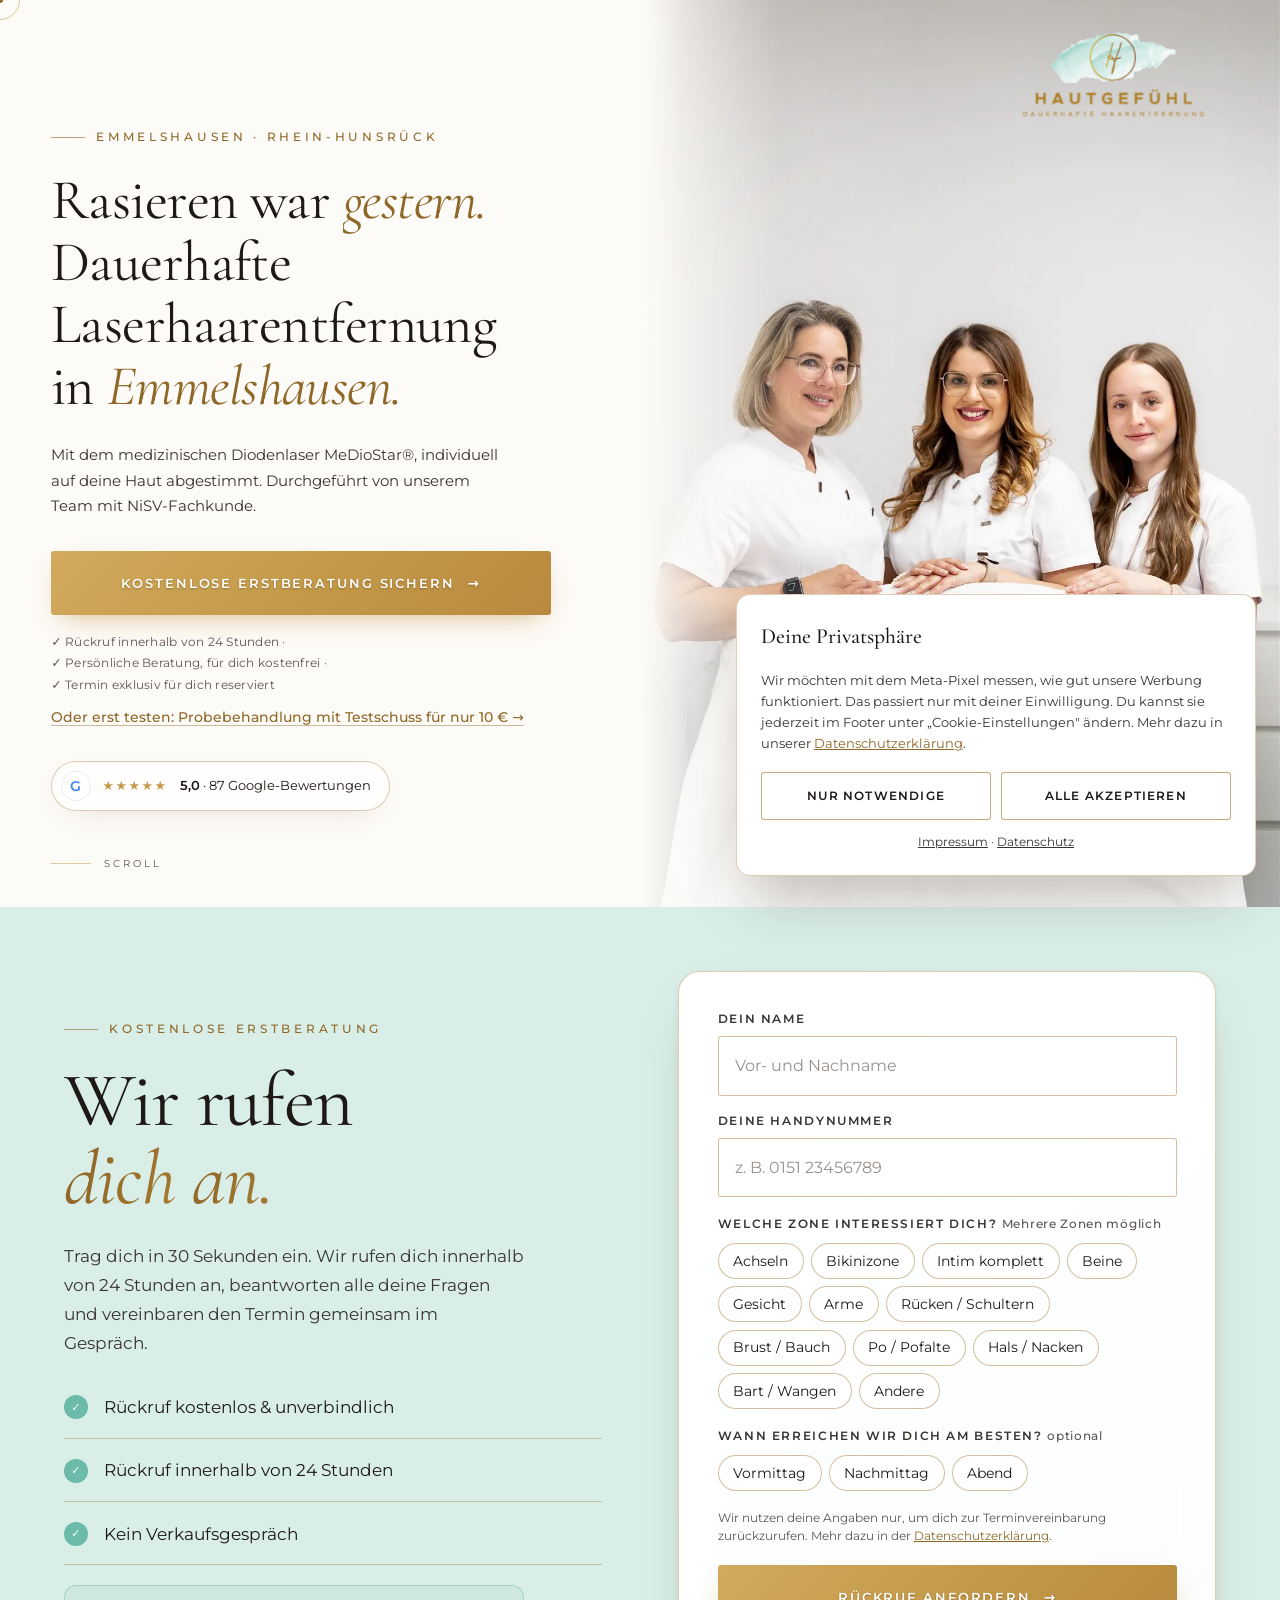
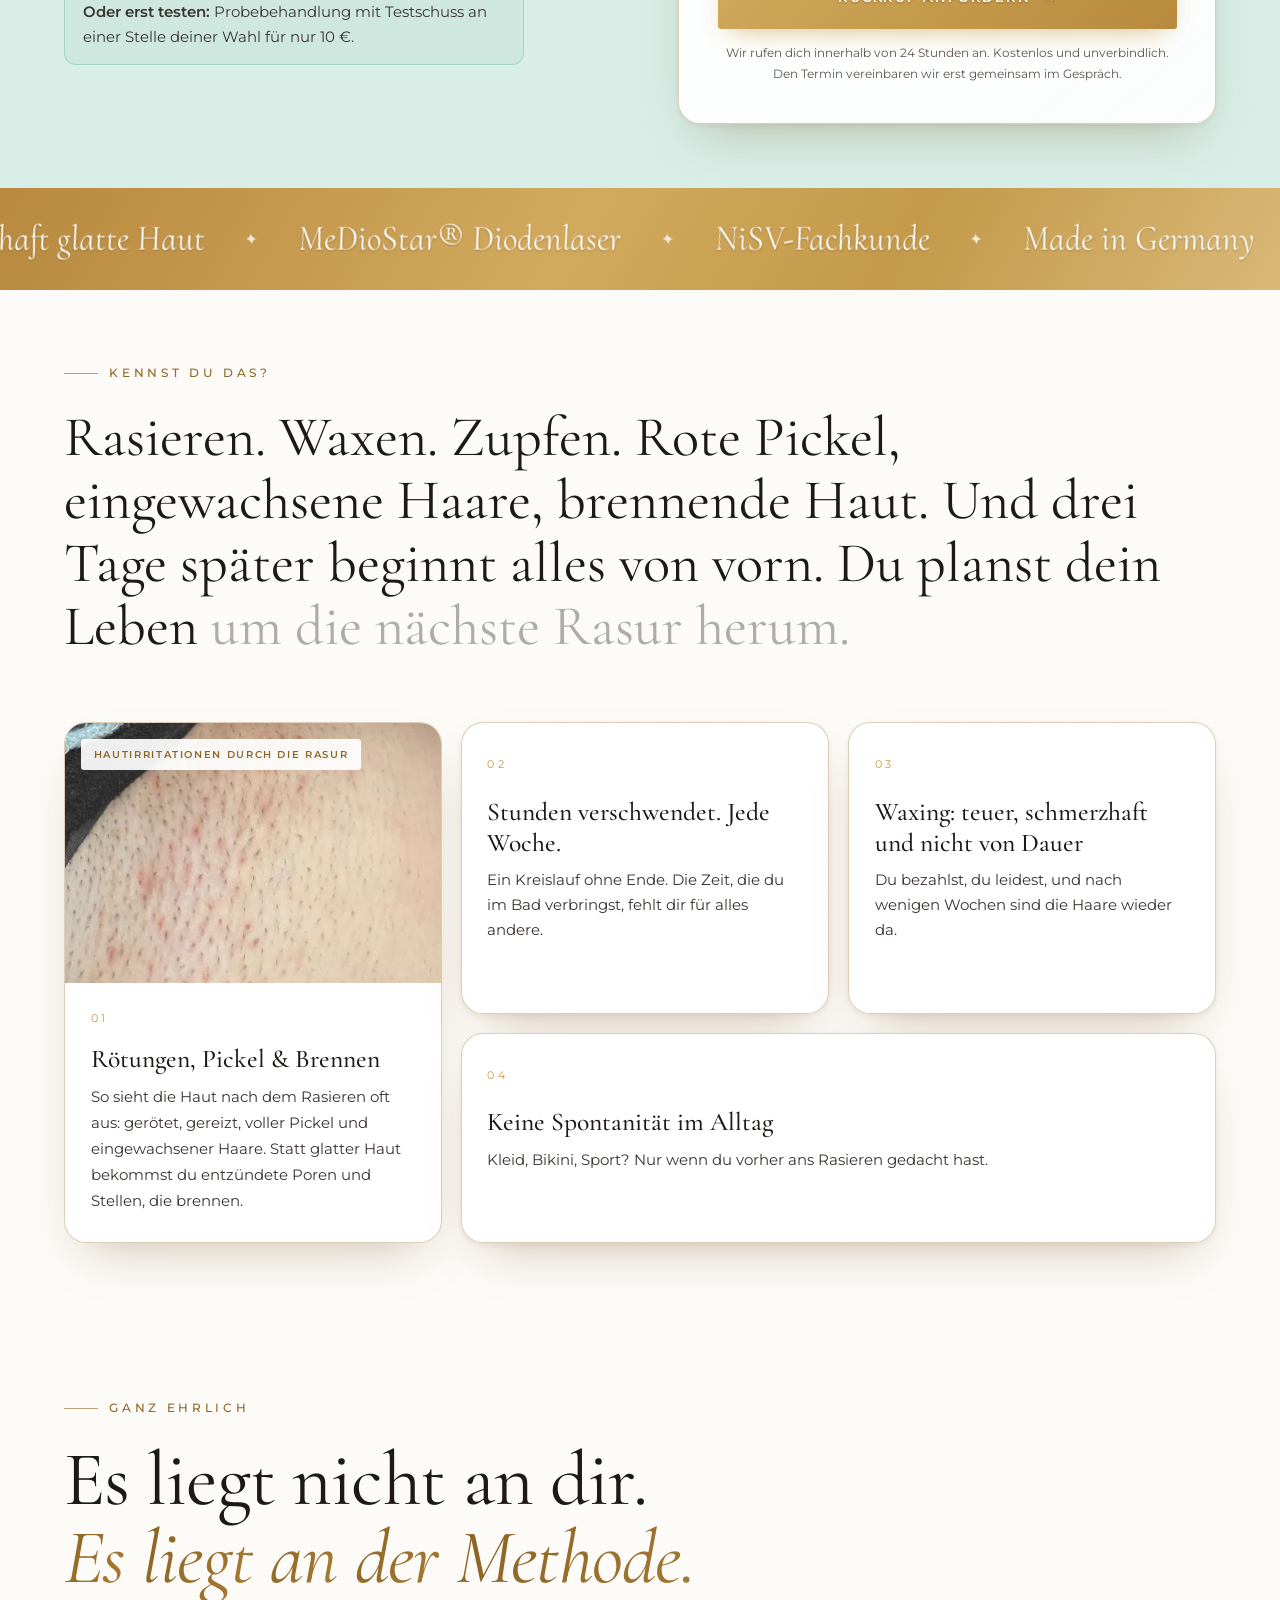
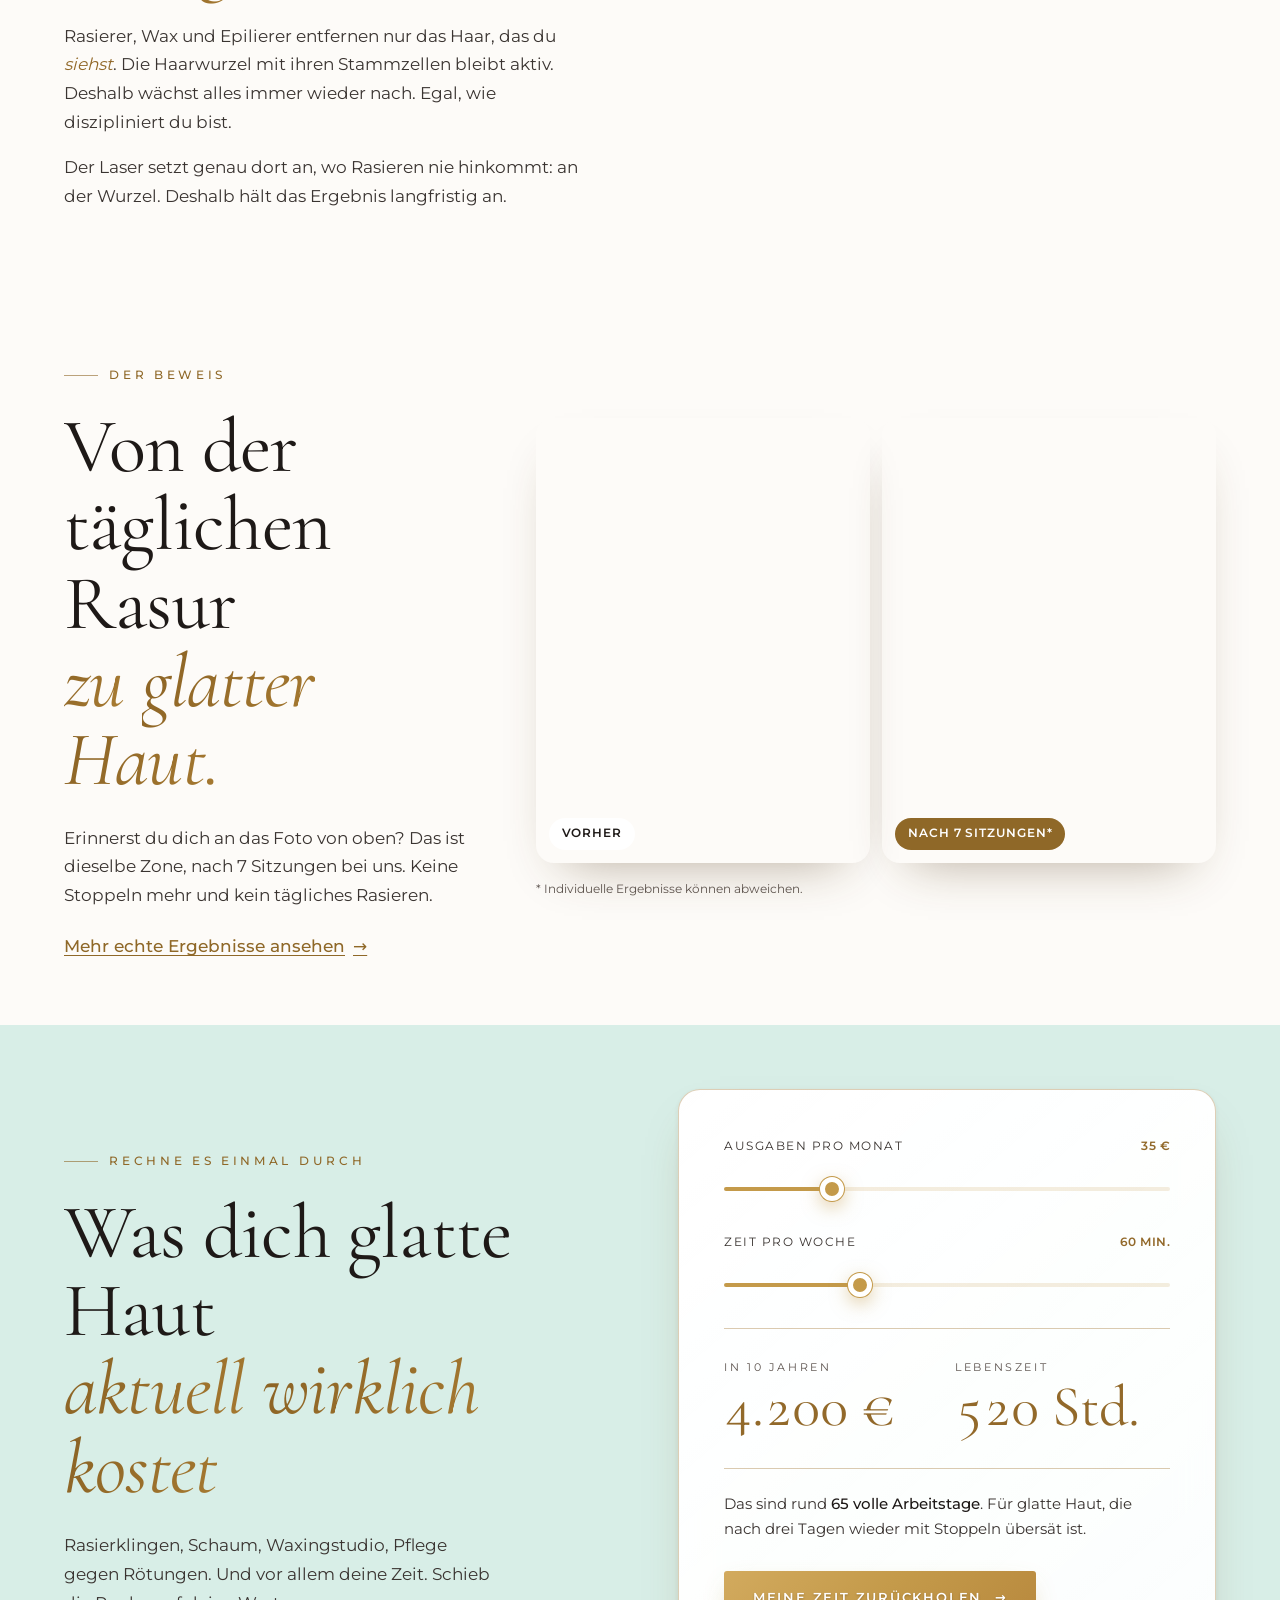
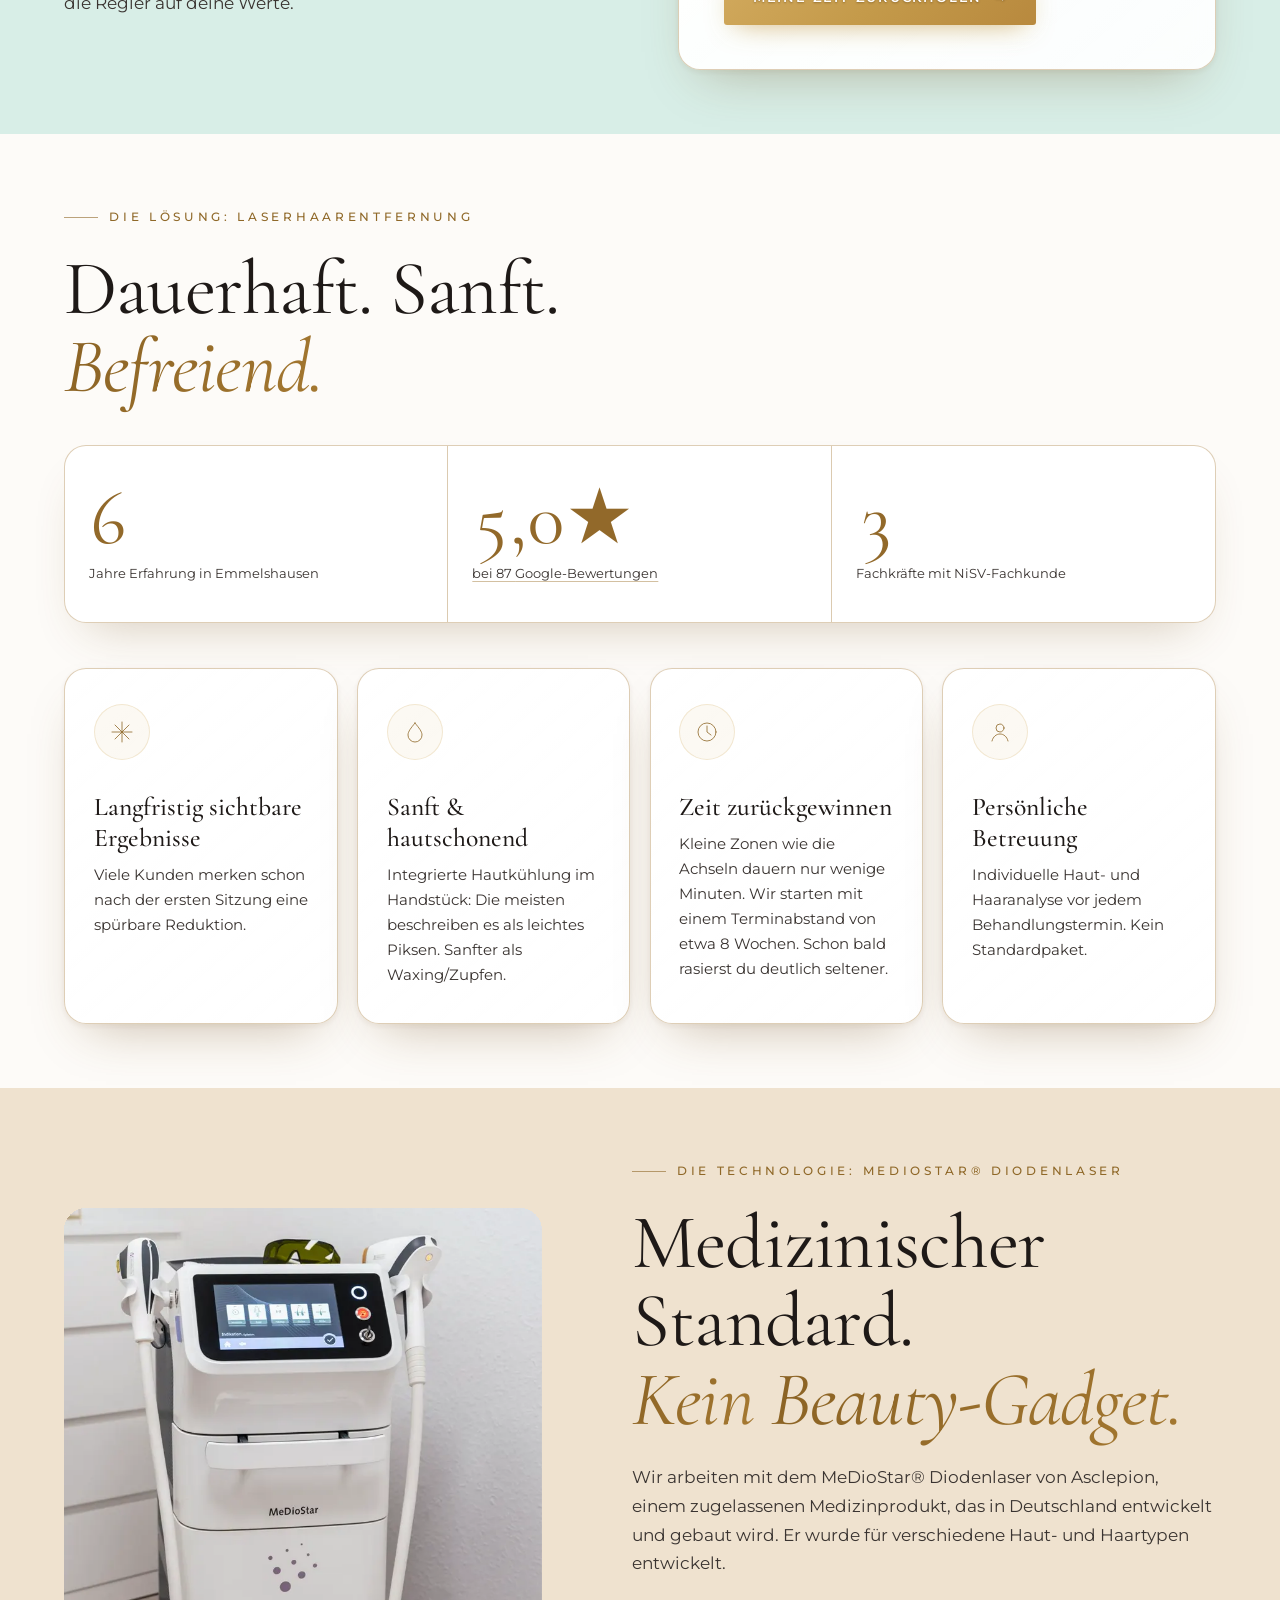
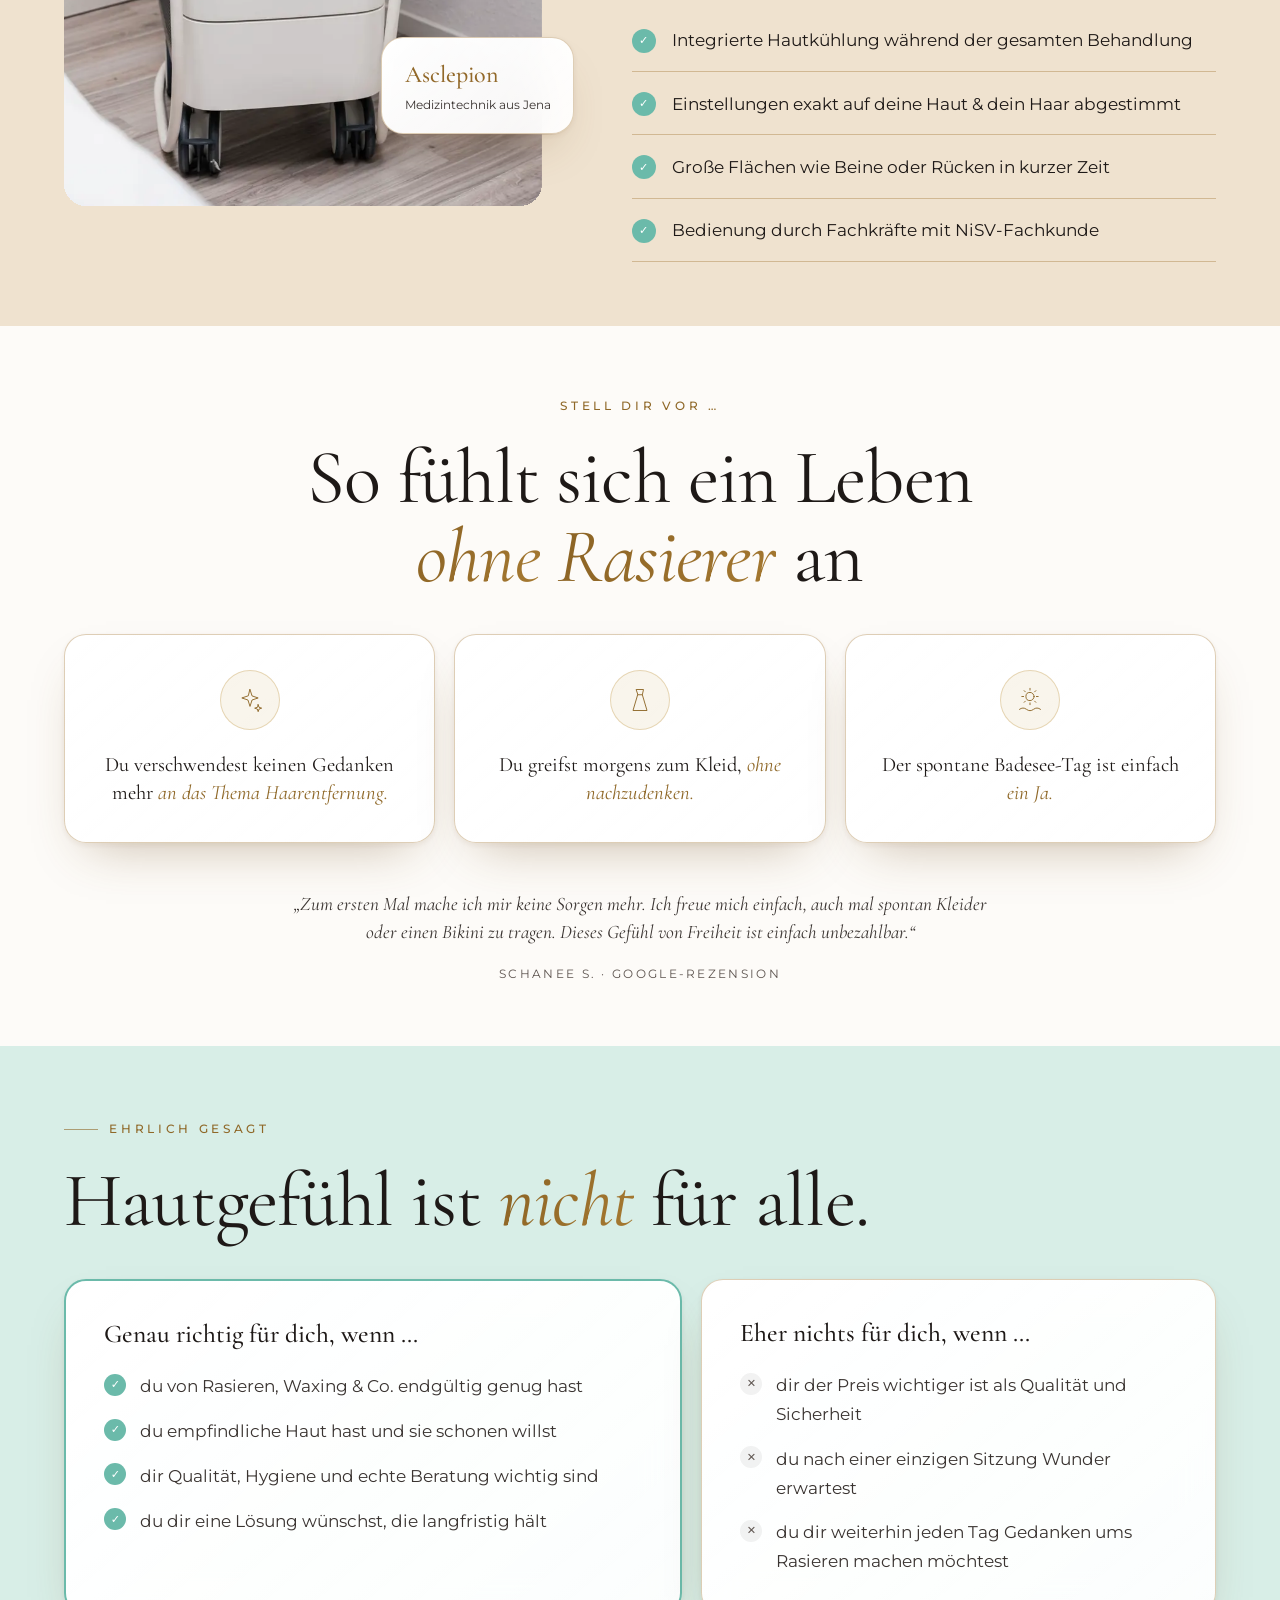
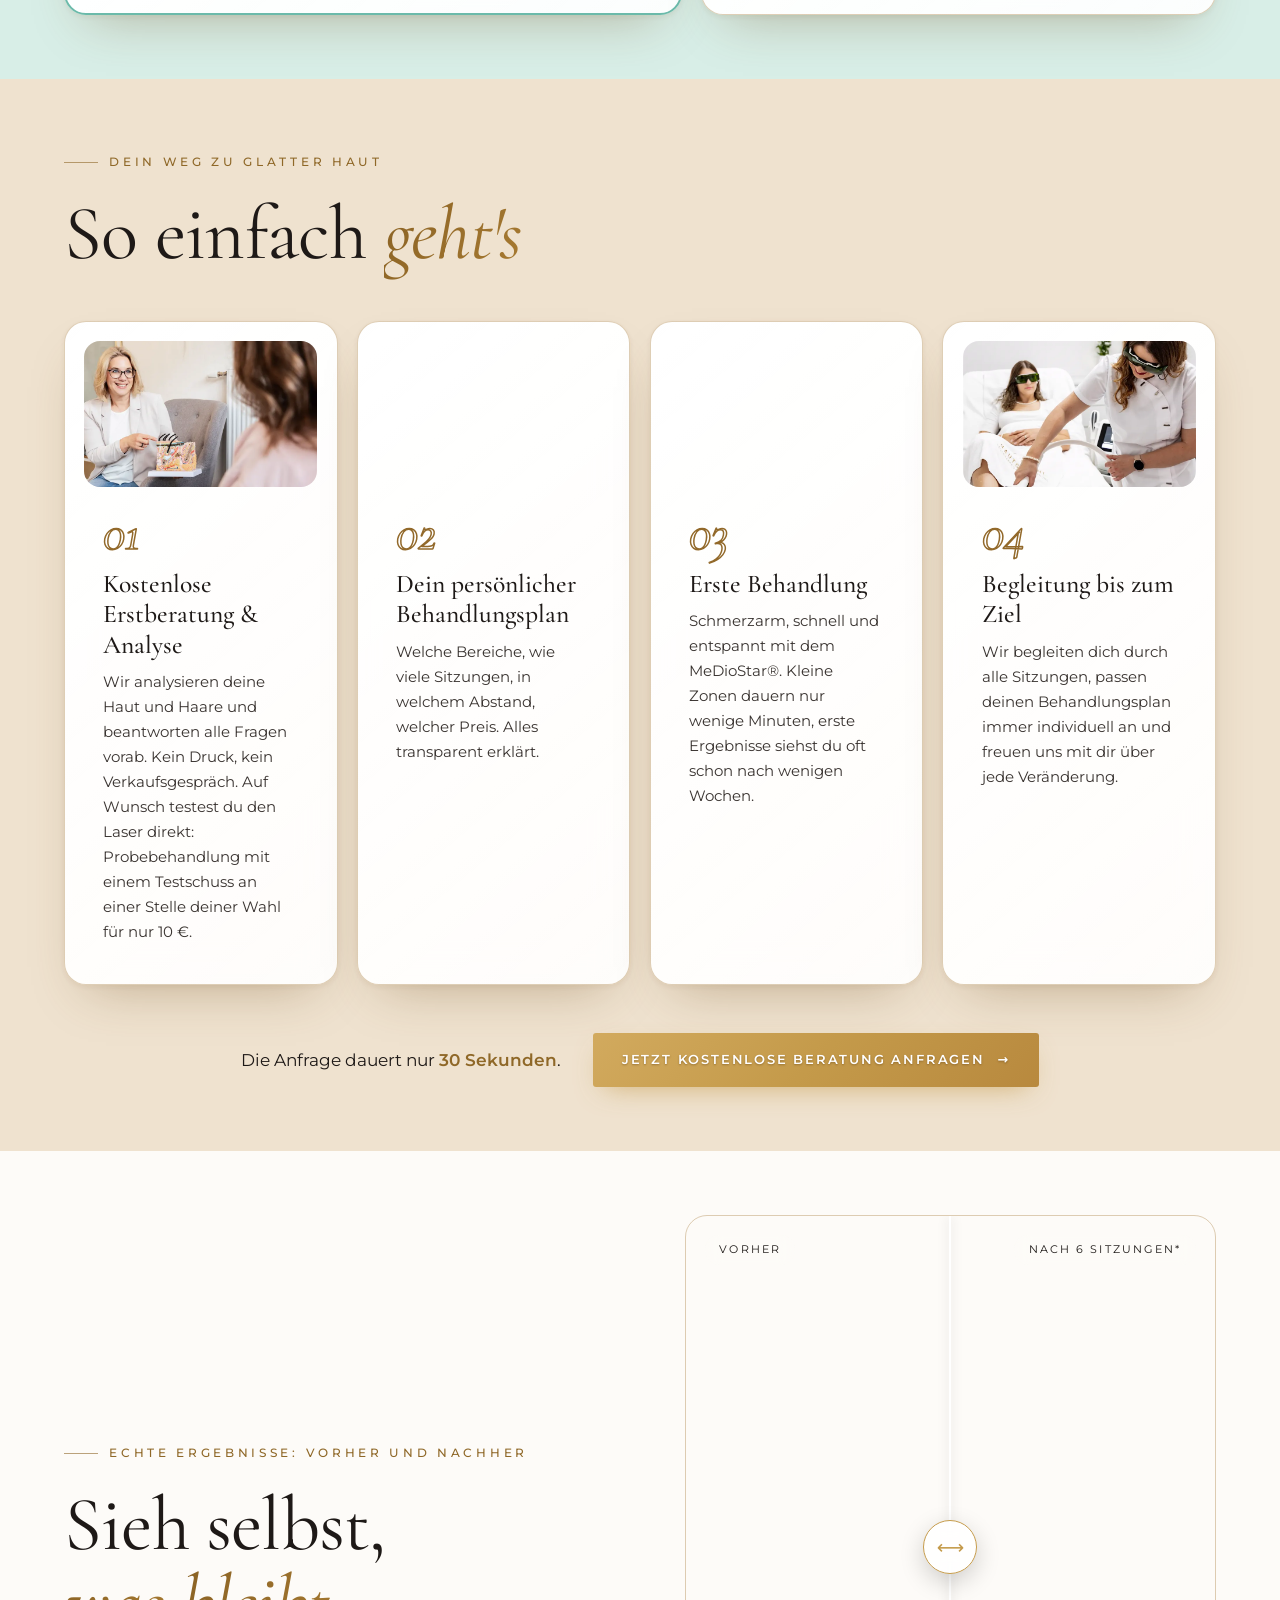
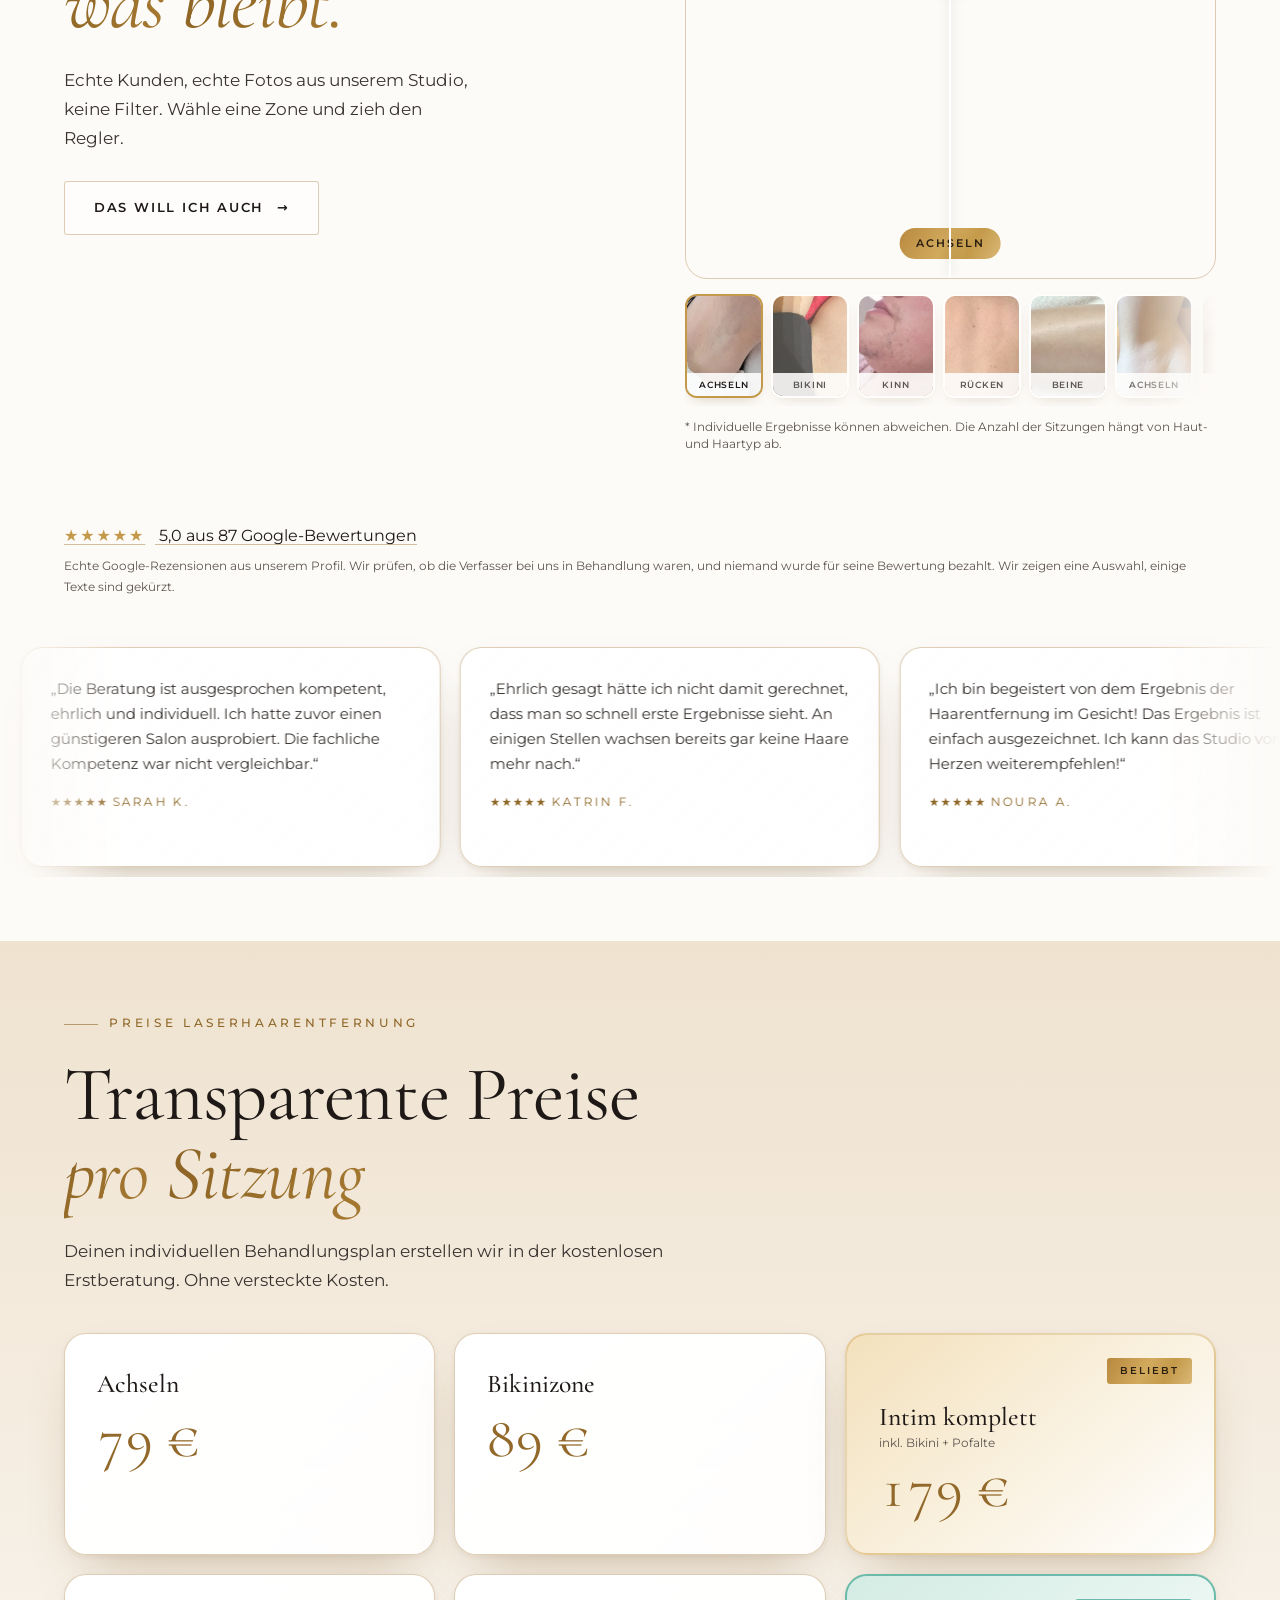
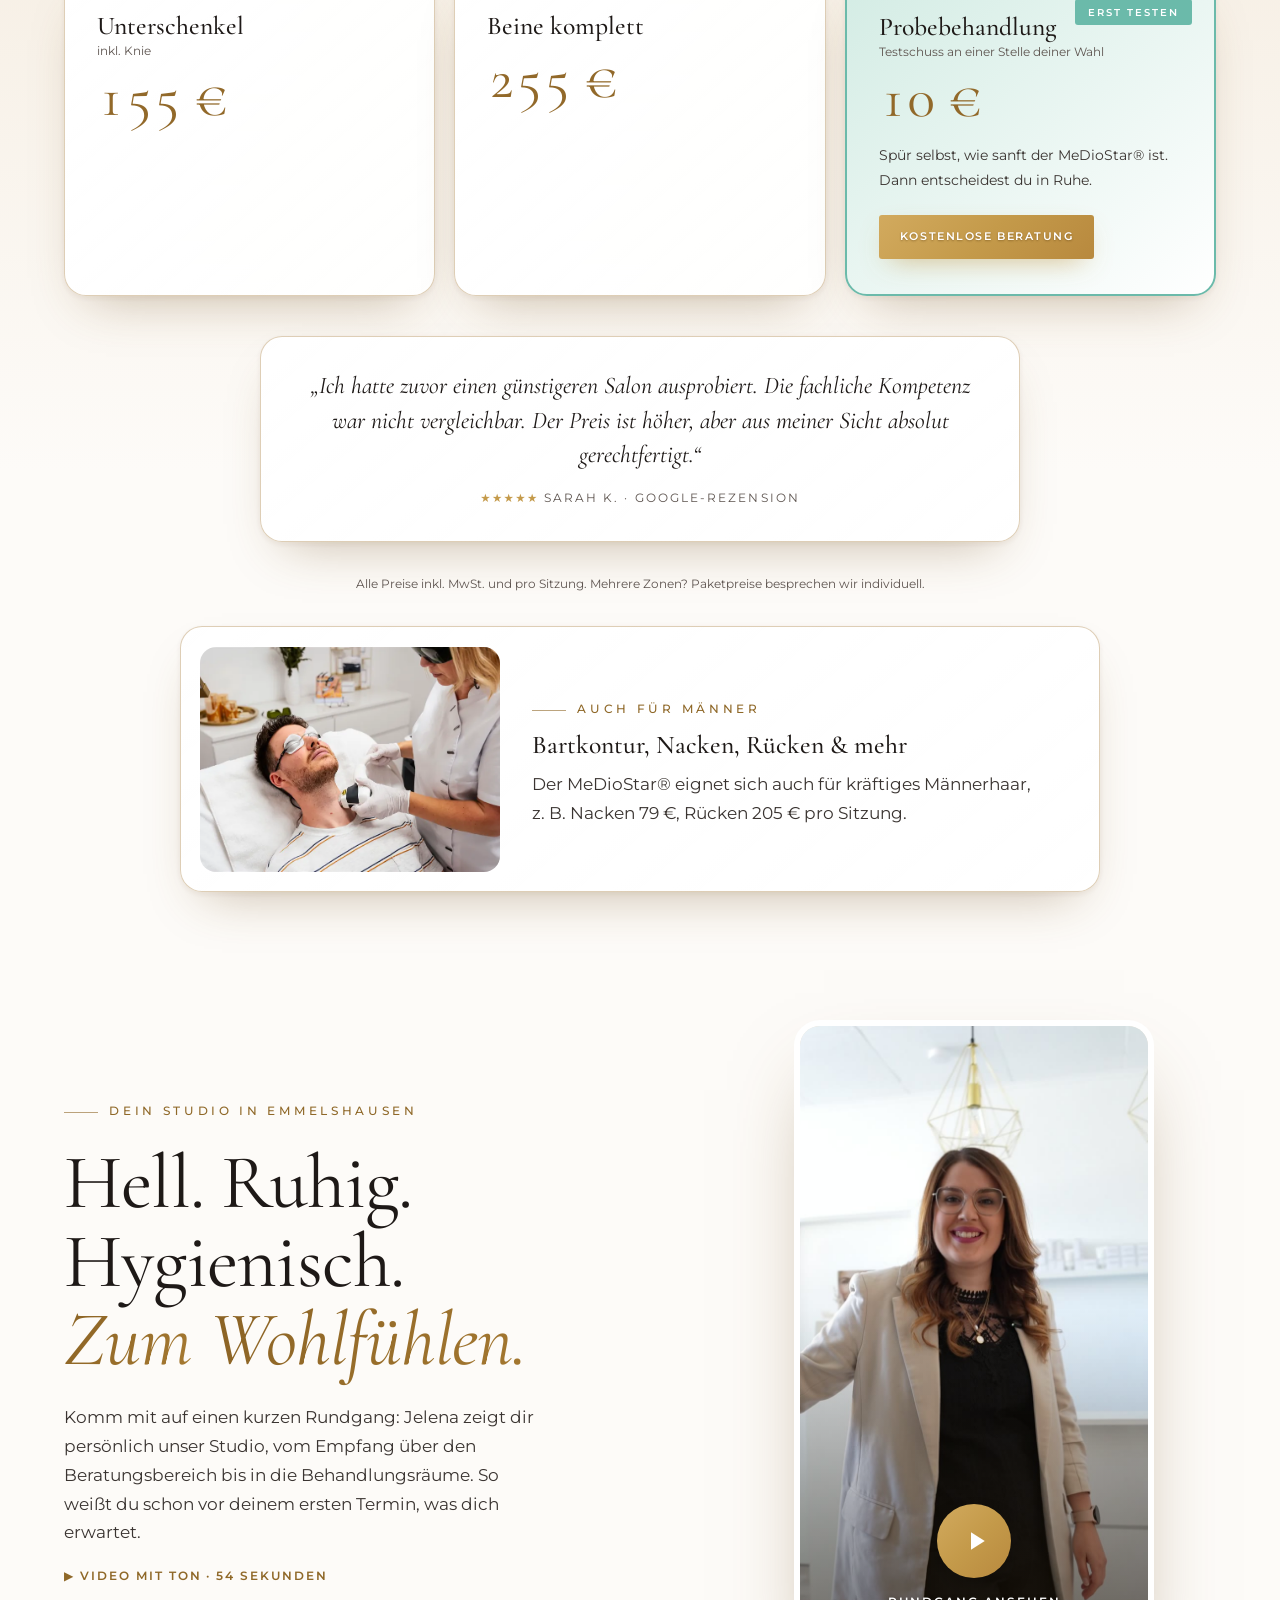
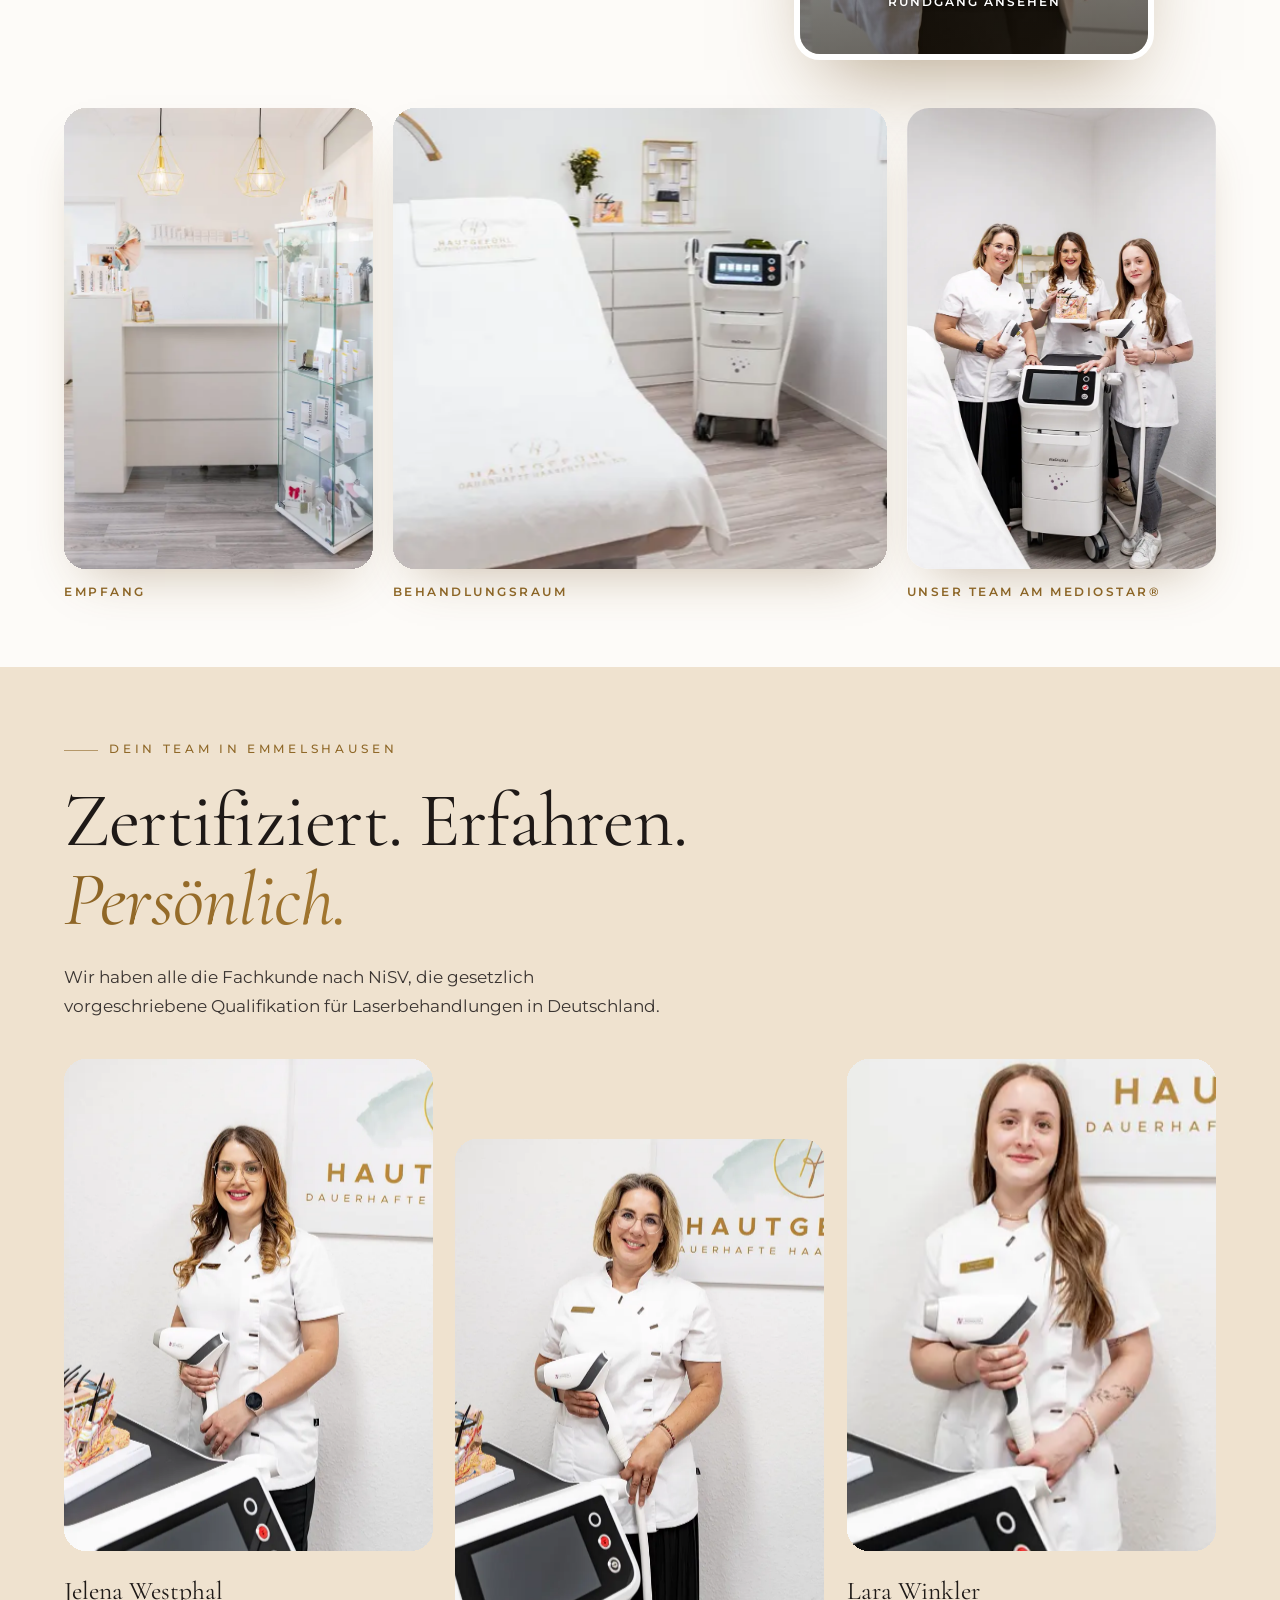
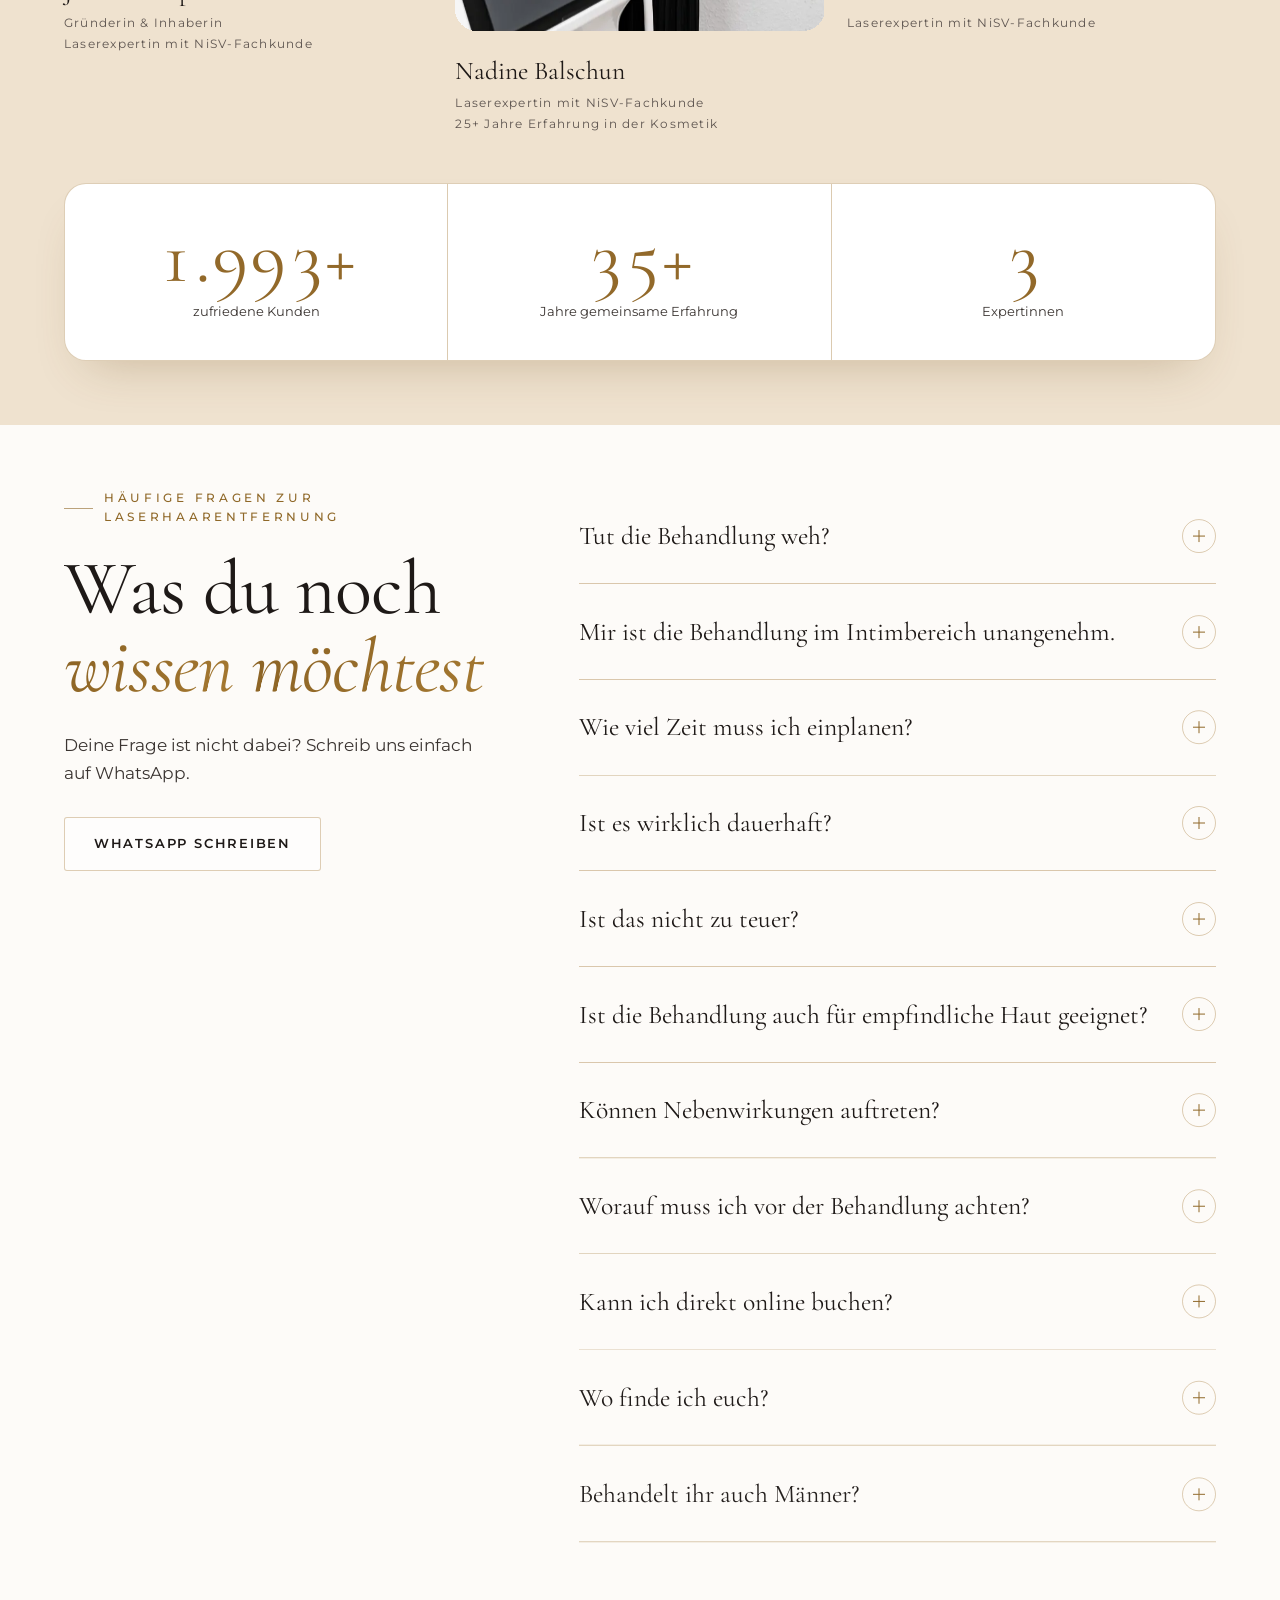
==== index.html @ d0157fa0 "Formular: 12 Zonen zur Auswahl inkl. Andere Co-Authored-By: Claude Opus 5.5 <noreply@anthropic.com>" ====
<!DOCTYPE html>
<html lang="de">
<head>
  <meta charset="UTF-8">
  <meta name="viewport" content="width=device-width, initial-scale=1.0">
  <title>Dauerhafte Laserhaarentfernung in Emmelshausen | Hautgefühl</title>
  <meta name="description" content="Dauerhafte Laserhaarentfernung in Emmelshausen mit dem MeDioStar®. Team mit NiSV-Fachkunde, 5,0 ★ bei Google. Jetzt kostenlose Erstberatung anfragen.">
  <!-- Anzeigen-Landingpage: bewusst NICHT in der Google-Suche (die Startseite übernimmt SEO). Rückgängig: "index, follow, max-image-preview:large" -->
  <meta name="robots" content="noindex, follow">
  <link rel="canonical" href="https://hautgefuehl-emmelshausen.de/landingpage/">

  <!-- Vorschau beim Teilen (WhatsApp, Facebook, Instagram).
       Bei eigener Domain später: Adressen unten anpassen. -->
  <meta property="og:type" content="website">
  <meta property="og:locale" content="de_DE">
  <meta property="og:site_name" content="Hautgefühl Emmelshausen">
  <meta property="og:title" content="Dauerhafte Laserhaarentfernung in Emmelshausen | Hautgefühl">
  <meta property="og:description" content="Dauerhafte Laserhaarentfernung mit dem MeDioStar®. Kostenlose Erstberatung und Probebehandlung für 10 €.">
  <meta property="og:image" content="https://hautgefuehl-emmelshausen.de/landingpage/img/og-image.jpg">
  <meta property="og:url" content="https://hautgefuehl-emmelshausen.de/landingpage/">
  <meta property="og:image:width" content="1200">
  <meta property="og:image:height" content="630">
  <meta name="twitter:card" content="summary_large_image">

  <!-- Strukturierte Studio-Daten für Google (lokale Suche) -->
  <script type="application/ld+json">
  {
    "@context": "https://schema.org",
    "@graph": [
      {
        "@type": "BeautySalon",
        "@id": "https://hautgefuehl-emmelshausen.de/landingpage/#studio",
        "name": "Hautgefühl, Dauerhafte Haarentfernung",
        "description": "Studio für dauerhafte Laserhaarentfernung mit dem MeDioStar® Diodenlaser in Emmelshausen. Team mit NiSV-Fachkunde, kostenlose Erstberatung.",
        "url": "https://hautgefuehl-emmelshausen.de/",
        "image": "https://hautgefuehl-emmelshausen.de/landingpage/img/og-image.jpg",
        "logo": "https://hautgefuehl-emmelshausen.de/landingpage/img/logo-480.png",
        "telephone": "+49 159 06199525",
        "email": "info@hautgefuehl-emmelshausen.de",
        "priceRange": "€€",
        "address": {
          "@type": "PostalAddress",
          "streetAddress": "Rhein-Mosel-Straße 25",
          "postalCode": "56281",
          "addressLocality": "Emmelshausen",
          "addressRegion": "Rheinland-Pfalz",
          "addressCountry": "DE"
        },
        "geo": {
          "@type": "GeoCoordinates",
          "latitude": 50.1558642,
          "longitude": 7.5599948
        },
        "areaServed": [
          {
            "@type": "City",
            "name": "Emmelshausen"
          },
          {
            "@type": "City",
            "name": "Boppard"
          },
          {
            "@type": "City",
            "name": "Kastellaun"
          },
          {
            "@type": "City",
            "name": "Simmern"
          },
          {
            "@type": "City",
            "name": "Koblenz"
          }
        ],
        "founder": {
          "@type": "Person",
          "name": "Jelena Westphal"
        },
        "sameAs": [
          "https://www.instagram.com/hautgefuehl.jelena/"
        ],
        "makesOffer": [
          {
            "@type": "Offer",
            "priceCurrency": "EUR",
            "price": "79",
            "itemOffered": {
              "@type": "Service",
              "name": "Laserhaarentfernung Achseln"
            }
          },
          {
            "@type": "Offer",
            "priceCurrency": "EUR",
            "price": "89",
            "itemOffered": {
              "@type": "Service",
              "name": "Laserhaarentfernung Bikinizone"
            }
          },
          {
            "@type": "Offer",
            "priceCurrency": "EUR",
            "price": "179",
            "itemOffered": {
              "@type": "Service",
              "name": "Laserhaarentfernung Intim komplett inkl. Bikini und Pofalte"
            }
          },
          {
            "@type": "Offer",
            "priceCurrency": "EUR",
            "price": "155",
            "itemOffered": {
              "@type": "Service",
              "name": "Laserhaarentfernung Unterschenkel inkl. Knie"
            }
          },
          {
            "@type": "Offer",
            "priceCurrency": "EUR",
            "price": "255",
            "itemOffered": {
              "@type": "Service",
              "name": "Laserhaarentfernung Beine komplett"
            }
          },
          {
            "@type": "Offer",
            "priceCurrency": "EUR",
            "price": "10",
            "itemOffered": {
              "@type": "Service",
              "name": "Probebehandlung: Testschuss an einer Stelle deiner Wahl"
            }
          },
          {
            "@type": "Offer",
            "priceCurrency": "EUR",
            "price": "79",
            "itemOffered": {
              "@type": "Service",
              "name": "Laserhaarentfernung Nacken (Männer)"
            }
          },
          {
            "@type": "Offer",
            "priceCurrency": "EUR",
            "price": "205",
            "itemOffered": {
              "@type": "Service",
              "name": "Laserhaarentfernung Rücken (Männer)"
            }
          }
        ]
      },
      {
        "@type": "WebPage",
        "@id": "https://hautgefuehl-emmelshausen.de/landingpage/#webseite",
        "url": "https://hautgefuehl-emmelshausen.de/landingpage/",
        "name": "Dauerhafte Laserhaarentfernung in Emmelshausen | Hautgefühl",
        "inLanguage": "de-DE",
        "about": {
          "@id": "https://hautgefuehl-emmelshausen.de/landingpage/#studio"
        },
        "primaryImageOfPage": "https://hautgefuehl-emmelshausen.de/landingpage/img/og-image.jpg"
      },
      {
        "@type": "FAQPage",
        "@id": "https://hautgefuehl-emmelshausen.de/landingpage/#faq",
        "mainEntity": [
          {
            "@type": "Question",
            "name": "Tut die Behandlung weh?",
            "acceptedAnswer": {
              "@type": "Answer",
              "text": "Die meisten beschreiben das Gefühl als leichtes Piksen. Die integrierte 360-Grad-Kühlung im Handstück kühlt deine Haut während der gesamten Behandlung, deshalb ist sie deutlich sanfter als Waxing oder Zupfen. Wir stimmen die Einstellungen individuell auf deine Haut ab, damit die Behandlung für dich so angenehm wie möglich ist. Du bist unsicher? Dann teste es vorher: Bei der Probebehandlung setzen wir für nur 10 € einen Testschuss an einer Stelle deiner Wahl."
            }
          },
          {
            "@type": "Question",
            "name": "Mir ist die Behandlung im Intimbereich unangenehm.",
            "acceptedAnswer": {
              "@type": "Answer",
              "text": "Diese Sorge hören wir oft, und sie ist völlig normal. Für uns ist das Alltag: Unser Team besteht nur aus Frauen, und wir arbeiten ruhig und diskret. Sprich uns in der Beratung einfach darauf an. Wir nehmen uns Zeit für jede Frage."
            }
          },
          {
            "@type": "Question",
            "name": "Wie viel Zeit muss ich einplanen?",
            "acceptedAnswer": {
              "@type": "Answer",
              "text": "Weniger als du denkst: Kleine Zonen wie die Achseln dauern nur wenige Minuten, größere Flächen wie die Beine entsprechend länger. Die Abstände zwischen den einzelnen Terminen sind sehr groß. Dazwischen musst du nichts tun."
            }
          },
          {
            "@type": "Question",
            "name": "Ist es wirklich dauerhaft?",
            "acceptedAnswer": {
              "@type": "Answer",
              "text": "Mit dem MeDioStar® ist eine deutliche und langfristige Haarreduktion möglich. Wie stark sie bei dir ausfällt, besprechen wir ehrlich in deiner Beratung. Da Haare in unterschiedlichen Wachstumszyklen wachsen, sind in der Regel 6 bis 12 Sitzungen nötig. Den genauen Behandlungsplan besprechen wir individuell. Dauerhafte Haarentfernung bedeutet eine deutliche Reduktion des Haarwuchses. Das Ziel ist langfristig glatte Haut, aber keine Garantie, dass nie wieder Haare wachsen. Eine 100%ige Haarentfernung für immer kann niemand garantieren. Mit dem Laser erreichen wir nur die sichtbaren, aktiven Haare. Dein Körper hat jedoch viele Haarfollikel im „Ruhezustand“, die noch keine Haare produzieren. Durch hormonelle Veränderungen oder andere körperliche Einflüsse können sie später in eine Wachstumsphase übergehen und neue Haare bilden, auch wenn die behandelten Haare nicht nachwachsen. Das kommt besonders in hormonell sensiblen Bereichen wie Gesicht, Hals oder Brust vor. In diesen Fällen empfehlen wir gelegentliche Auffrischungsbehandlungen, damit dein Hautbild so bleibt, wie du es dir wünschst."
            }
          },
          {
            "@type": "Question",
            "name": "Ist das nicht zu teuer?",
            "acceptedAnswer": {
              "@type": "Answer",
              "text": "Rechne einmal zusammen, was Rasierer, Klingen, Waxingstudio und deine Zeit über die Jahre kosten. In unserem Kostenrechner siehst du es auf einen Blick. In den meisten Fällen ist Laserhaarentfernung langfristig die günstigere Wahl."
            }
          },
          {
            "@type": "Question",
            "name": "Ist die Behandlung auch für empfindliche Haut geeignet?",
            "acceptedAnswer": {
              "@type": "Answer",
              "text": "Der MeDioStar® ist ein zugelassenes Medizinprodukt und für verschiedene Haut- und Haartypen entwickelt. Vor der ersten Behandlung klären wir mit einem ausführlichen Gesundheitsfragebogen und unserer Haut- und Haaranalyse, ob und wie wir deine Haut behandeln können, und stimmen alle Einstellungen darauf ab."
            }
          },
          {
            "@type": "Question",
            "name": "Können Nebenwirkungen auftreten?",
            "acceptedAnswer": {
              "@type": "Answer",
              "text": "Wie bei jeder Behandlung kann es Nebenwirkungen geben. Deshalb besprechen wir sie vor deiner ersten Behandlung ausführlich mit dir in einem Aufklärungsgespräch. Häufig sind direkt nach der Behandlung leichte Rötungen oder Schwellungen. Das ist eine ganz normale Reaktion der Haut und klingt in der Regel nach wenigen Minuten wieder ab. So schützt du deine Haut: Halte die behandelten Bereiche vor und nach der Sitzung von direkter Sonne fern und verwende geeignete Pflegeprodukte. Welche für dich passen, sagen wir dir gerne."
            }
          },
          {
            "@type": "Question",
            "name": "Worauf muss ich vor der Behandlung achten?",
            "acceptedAnswer": {
              "@type": "Answer",
              "text": "In den 4 Wochen vor der Behandlung solltest du Sonne, Solarium und Selbstbräuner meiden. Bitte sag uns vorab, wenn du Medikamente oder Präparate nimmst, zum Beispiel Antibiotika, Schmerzmittel, Kortison, Retinoide oder Johanniskraut. Manche davon machen die Haut lichtempfindlicher. Auch Tattoos im Behandlungsbereich, Hauterkrankungen oder eine Schwangerschaft besprechen wir vorher mit dir. Dafür füllst du vor der ersten Behandlung bei uns einen Gesundheitsfragebogen aus, gerne helfen wir dir dabei."
            }
          },
          {
            "@type": "Question",
            "name": "Kann ich direkt online buchen?",
            "acceptedAnswer": {
              "@type": "Answer",
              "text": "Trag dich einfach ein, wir rufen dich an und finden gemeinsam den passenden Termin. Alternativ erreichst du uns per WhatsApp, Telefon oder Mail."
            }
          },
          {
            "@type": "Question",
            "name": "Wo finde ich euch?",
            "acceptedAnswer": {
              "@type": "Answer",
              "text": "Unser Studio für dauerhafte Haarentfernung findest du in der Rhein-Mosel-Straße 25 in 56281 Emmelshausen im Rhein-Hunsrück-Kreis. Direkt an der A61 gelegen, bist du auch aus Boppard, Kastellaun, Simmern und Koblenz schnell bei uns."
            }
          },
          {
            "@type": "Question",
            "name": "Behandelt ihr auch Männer?",
            "acceptedAnswer": {
              "@type": "Answer",
              "text": "Ja. Von der Bartkontur an Wange und Hals über Nacken, Schultern, Brust und Bauch bis zum Rücken: Der MeDioStar® eignet sich auch für kräftiges Männerhaar. Deinen Behandlungsplan besprechen wir in der kostenlosen Beratung."
            }
          }
        ]
      }
    ]
  }
  </script>
  <meta name="theme-color" content="#FDFBF8">
  <link rel="icon" type="image/png" sizes="48x48" href="img/favicon-48.png">
  <link rel="apple-touch-icon" href="img/apple-touch-icon.png">
  <!-- Größtes Bild im sichtbaren Bereich früh laden (Ladezeit / Core Web Vitals) -->
  <link rel="preload" as="image" href="img/team-800.webp" imagesrcset="img/team-800.webp 800w, img/team-1600.webp 1600w" imagesizes="(max-width: 900px) 100vw, 50vw" fetchpriority="high">

  <script>document.documentElement.classList.add('js');</script>

  <!-- Schriften lokal eingebunden (keine Datenübertragung an Google) -->
  <link rel="preload" href="fonts/montserrat-latin-e56e84.woff2" as="font" type="font/woff2" crossorigin>
  <link rel="stylesheet" href="fonts/fonts.css">

  <link rel="stylesheet" href="style.css?v=41">
</head>
<body>

  <!-- ============ CURSOR ============ -->
  <div class="cursor" aria-hidden="true">
    <div class="cursor__ring"><span class="cursor__label">Anfragen</span></div>
    <div class="cursor__dot"></div>
  </div>

  <!-- ============ KOPFZEILE: nur Logo (Landingpage, kein Menü) ============ -->
  <header class="nav nav--logo-right" id="nav">
    <div class="nav__logo">
      <img src="img/logo-480.png" alt="Hautgefühl, Dauerhafte Haarentfernung" class="logo-img" width="480" height="262">
    </div>
  </header>

  <div id="smooth">
  <main id="top">

    <!-- ============ 1 · HERO ============ -->
    <section class="hero" id="hero">
      <div class="hero__content">
        <p class="eyebrow hero__eyebrow">Emmelshausen · Rhein-Hunsrück</p>

        <h1 class="hero__title" data-split="words">Rasieren war <em>gestern.</em><br>Dauerhafte Laserhaarentfernung<br>in <em>Emmelshausen.</em></h1>

        <p class="hero__sub">Mit dem medizinischen Diodenlaser MeDioStar®, individuell auf deine Haut abgestimmt. Durchgeführt von unserem Team mit NiSV-Fachkunde.</p>

        <div class="hero__ctas">
          <a href="#formular" class="btn btn--gold btn--lg" data-magnetic data-cursor="book">
            <span class="btn__text">Kostenlose Erstberatung sichern</span>
            <span class="btn__icon" aria-hidden="true">→</span>
          </a>
          <p class="microcopy"><span>✓ Rückruf innerhalb von 24 Stunden</span> · <span>✓ Persönliche Beratung, für dich kostenfrei</span> · <span>✓ Termin exklusiv für dich reserviert</span></p>
          <a href="#formular" class="hero__callback-link">Oder erst testen: Probebehandlung mit Testschuss für nur 10&nbsp;€ <span aria-hidden="true">→</span></a>
        </div>

        <!-- Nur am Handy: Teamfoto direkt unter dem Button -->
        <figure class="hero__photo-m">
          <img src="img/team-800.webp" srcset="img/team-800.webp 800w, img/team-1600.webp 1600w" sizes="100vw" alt="Das Hautgefühl-Team: Nadine, Jelena und Lara" width="800" height="1200" decoding="async">
          <a class="google-badge hero__photo-badge" href="https://share.google/FP3QPEmDezrg0KV1J" target="_blank" rel="noopener" aria-label="5,0 Sterne bei 87 Google-Bewertungen ansehen">
            <span class="google-badge__g">G</span>
            <span class="stars" aria-hidden="true">★★★★★</span>
            <span><strong>5,0</strong> · 87 Google-Bewertungen</span>
          </a>
        </figure>

        <div class="hero__proof">
          <a class="google-badge" href="https://share.google/FP3QPEmDezrg0KV1J" target="_blank" rel="noopener" aria-label="5,0 Sterne bei 87 Google-Bewertungen ansehen">
            <span class="google-badge__g">G</span>
            <span class="stars" aria-label="5 von 5 Sternen">★★★★★</span>
            <span><strong>5,0</strong> · 87 Google-Bewertungen</span>
          </a>
        </div>

        <a href="#problem" class="hero__scroll" aria-label="Weiter scrollen"><i></i><span>Scroll</span></a>
      </div>

      <div class="hero__image">
        <img src="img/team-1600.webp" srcset="img/team-800.webp 800w, img/team-1600.webp 1600w" sizes="(max-width: 900px) 100vw, 50vw" alt="Das Hautgefühl-Team: Nadine, Jelena und Lara" fetchpriority="high" width="1067" height="1600">
        <div class="hero__image-fade" aria-hidden="true"></div>
      </div>
    </section>

    <!-- ============ RÜCKRUF (Formular) ============ -->
    <section class="callback-section section" id="rueckruf">
      <div class="container callback-section__grid">
        <div class="callback-section__text">
          <p class="eyebrow" data-reveal>Kostenlose Erstberatung</p>
          <h2 class="display" data-split="lines">Wir rufen<br><em>dich an.</em></h2>
          <p data-reveal>Trag dich in 30 Sekunden ein. Wir rufen dich innerhalb von 24 Stunden an, beantworten alle deine Fragen und vereinbaren den Termin gemeinsam im Gespräch.</p>
          <ul class="checklist">
            <li data-reveal><span>✓</span>Rückruf kostenlos &amp; unverbindlich</li>
            <li data-reveal><span>✓</span>Rückruf innerhalb von 24 Stunden</li>
            <li data-reveal><span>✓</span>Kein Verkaufsgespräch</li>
          </ul>
          <p class="callback-section__trial" data-reveal><strong>Oder erst testen:</strong> Probebehandlung mit Testschuss an einer Stelle deiner Wahl für nur 10&nbsp;€.</p>
        </div>
        <div class="callback-card glass" data-reveal>
          <form class="callback" id="formular" action="anfrage.php" method="post" novalidate>
            <div class="callback__fields">
              <label class="callback__field" for="cb-name-a"><span>Dein Name</span>
                <input id="cb-name-a" type="text" name="name" autocomplete="name" required minlength="2" maxlength="80" placeholder="Vor- und Nachname"></label>
              <label class="callback__field" for="cb-tel-a"><span>Deine Handynummer</span>
                <input id="cb-tel-a" type="tel" name="telefon" autocomplete="tel" inputmode="tel" required maxlength="25" placeholder="z. B. 0151 23456789"></label>
            </div>
            <fieldset class="callback__choice">
              <legend>Welche Zone interessiert dich? <small>Mehrere Zonen möglich</small></legend>
              <div class="chips"><label class="chip"><input type="checkbox" name="zone[]" value="Achseln"><span>Achseln</span></label><label class="chip"><input type="checkbox" name="zone[]" value="Bikinizone"><span>Bikinizone</span></label><label class="chip"><input type="checkbox" name="zone[]" value="Intim komplett"><span>Intim komplett</span></label><label class="chip"><input type="checkbox" name="zone[]" value="Beine"><span>Beine</span></label><label class="chip"><input type="checkbox" name="zone[]" value="Gesicht"><span>Gesicht</span></label><label class="chip"><input type="checkbox" name="zone[]" value="Arme"><span>Arme</span></label><label class="chip"><input type="checkbox" name="zone[]" value="Rücken / Schultern"><span>Rücken / Schultern</span></label><label class="chip"><input type="checkbox" name="zone[]" value="Brust / Bauch"><span>Brust / Bauch</span></label><label class="chip"><input type="checkbox" name="zone[]" value="Po / Pofalte"><span>Po / Pofalte</span></label><label class="chip"><input type="checkbox" name="zone[]" value="Hals / Nacken"><span>Hals / Nacken</span></label><label class="chip"><input type="checkbox" name="zone[]" value="Bart / Wangen"><span>Bart / Wangen</span></label><label class="chip"><input type="checkbox" name="zone[]" value="Andere"><span>Andere</span></label></div>
            </fieldset>
            <fieldset class="callback__choice">
              <legend>Wann erreichen wir dich am besten? <small>optional</small></legend>
              <div class="chips"><label class="chip"><input type="radio" name="zeit" value="Vormittag"><span>Vormittag</span></label><label class="chip"><input type="radio" name="zeit" value="Nachmittag"><span>Nachmittag</span></label><label class="chip"><input type="radio" name="zeit" value="Abend"><span>Abend</span></label></div>
            </fieldset>
            <p class="callback__privacy">Wir nutzen deine Angaben nur, um dich zur Terminvereinbarung zurückzurufen. Mehr dazu in der <a href="https://hautgefuehl-emmelshausen.de/datenschutz-hautgefuehl-studio-emmelshausen/" target="_blank" rel="noopener">Datenschutzerklärung</a>.</p>
            <div class="callback__hp" aria-hidden="true"><label>Website <input type="text" name="website" tabindex="-1" autocomplete="off"></label></div>
            <input type="hidden" name="t" value="">
            <input type="hidden" name="quelle" value="">
            <input type="hidden" name="position" value="Direkt nach dem Start">
            <button type="submit" class="btn btn--gold btn--lg callback__submit"><span class="btn__text">Rückruf anfordern</span><span class="btn__icon" aria-hidden="true">→</span></button>
            <p class="callback__note">Wir rufen dich innerhalb von 24 Stunden an. Kostenlos und unverbindlich. Den Termin vereinbaren wir erst gemeinsam im Gespräch.</p>
            <p class="callback__status" role="status" aria-live="polite"></p>
          </form>
        </div>
      </div>
    </section>

    <!-- ============ TRUST MARQUEE ============ -->
    <div class="marquee" aria-hidden="true">
      <div class="marquee__track">
        <span>Dauerhaft glatte Haut</span><em>✦</em><span>MeDioStar® Diodenlaser</span><em>✦</em><span>NiSV-Fachkunde</span><em>✦</em><span>Made in Germany</span><em>✦</em><span>5,0 ★ bei Google</span><em>✦</em><span>Integrierte 360-Grad-Hautkühlung</span><em>✦</em>
        <span>Dauerhaft glatte Haut</span><em>✦</em><span>MeDioStar® Diodenlaser</span><em>✦</em><span>NiSV-Fachkunde</span><em>✦</em><span>Made in Germany</span><em>✦</em><span>5,0 ★ bei Google</span><em>✦</em><span>Integrierte 360-Grad-Hautkühlung</span><em>✦</em>
      </div>
    </div>

    <!-- ============ 2 · PROBLEM (Schmerz spiegeln) ============ -->
    <section class="problem section" id="problem">
      <div class="container">
        <h2 class="eyebrow" data-reveal>Kennst du das?</h2>
        <p class="problem__statement" data-scrub-words>
          Rasieren. Waxen. Zupfen. Rote Pickel, eingewachsene Haare, brennende Haut. Und drei Tage später beginnt alles von vorn. Du planst dein Leben um die nächste Rasur herum.
        </p>

        <div class="pain-layout">
          <article class="pain-feature" data-reveal>
            <div class="pain-feature__photo">
              <img src="img/ba/vorher-bikini-1-1600.webp" srcset="img/ba/vorher-bikini-1-800.webp 800w, img/ba/vorher-bikini-1-1600.webp 1600w" sizes="(max-width: 900px) 100vw, 50vw" alt="Gereizte Haut mit Rötungen und Pickeln nach dem Rasieren" loading="lazy" width="755" height="1024" decoding="async">
              <span class="pain-feature__tag">Hautirritationen durch die Rasur</span>
            </div>
            <div class="pain-feature__body">
              <span class="pain__num">01</span>
              <h3>Rötungen, Pickel &amp; Brennen</h3>
              <p>So sieht die Haut nach dem Rasieren oft aus: gerötet, gereizt, voller Pickel und eingewachsener Haare. Statt glatter Haut bekommst du entzündete Poren und Stellen, die brennen.</p>
            </div>
          </article>

          <div class="pain-grid">
            <article class="pain glass" data-reveal>
              <span class="pain__num">02</span>
              <h3>Stunden verschwendet. Jede Woche.</h3>
              <p>Ein Kreislauf ohne Ende. Die Zeit, die du im Bad verbringst, fehlt dir für alles andere.</p>
            </article>
            <article class="pain glass" data-reveal>
              <span class="pain__num">03</span>
              <h3>Waxing: teuer, schmerzhaft und nicht von Dauer</h3>
              <p>Du bezahlst, du leidest, und nach wenigen Wochen sind die Haare wieder da.</p>
            </article>
            <article class="pain pain--wide glass" data-reveal>
              <span class="pain__num">04</span>
              <h3>Keine Spontanität im Alltag</h3>
              <p>Kleid, Bikini, Sport? Nur wenn du vorher ans Rasieren gedacht hast.</p>
            </article>
          </div>
        </div>
      </div>
    </section>

    <!-- ============ 3 · REFRAME (Entlastung) ============ -->
    <section class="reframe section" id="reframe">
      <div class="reframe__bg" aria-hidden="true">
        <div class="reframe__img parallax-wrap"><img src="img/team-laser-1600.webp" srcset="img/team-laser-800.webp 800w, img/team-laser-1600.webp 1600w" sizes="(max-width: 900px) 100vw, 50vw" alt="" class="parallax-img" loading="lazy" width="1067" height="1600" decoding="async"></div>
      </div>
      <div class="container reframe__inner">
        <p class="eyebrow" data-reveal>Ganz ehrlich</p>
        <h2 class="display" data-split="lines">Es liegt nicht an dir.<br><em>Es liegt an der Methode.</em></h2>
        <div class="reframe__text" data-reveal>
          <p>Rasierer, Wax und Epilierer entfernen nur das Haar, das du <em>siehst</em>. Die Haarwurzel mit ihren Stammzellen bleibt aktiv. Deshalb wächst alles immer wieder nach. Egal, wie diszipliniert du bist.</p>
          <p>Der Laser setzt genau dort an, wo Rasieren nie hinkommt: an der Wurzel. Deshalb hält das Ergebnis langfristig an.</p>
        </div>
      </div>
    </section>

    <!-- ============ 3b · BEWEIS (Vorher/Nachher früh zeigen) ============ -->
    <section class="proof section" id="beweis">
      <div class="container proof__grid">
        <div class="proof__text">
          <p class="eyebrow" data-reveal>Der Beweis</p>
          <h2 class="display" data-split="lines">Von der täglichen Rasur<br><em>zu glatter Haut.</em></h2>
          <p data-reveal>Erinnerst du dich an das Foto von oben? Das ist dieselbe Zone, nach 7 Sitzungen bei uns. Keine Stoppeln mehr und kein tägliches Rasieren.</p>
          <a href="#ergebnisse" class="proof__link" data-reveal>Mehr echte Ergebnisse ansehen <span aria-hidden="true">→</span></a>
        </div>
        <div class="proof__pair" data-reveal>
          <figure class="proof__img">
            <img src="img/ba/vorher-bikini-1.webp" alt="Bikinizone vor der Laserbehandlung" loading="lazy" width="755" height="1024" decoding="async">
            <figcaption class="proof__tag">Vorher</figcaption>
          </figure>
          <figure class="proof__img">
            <img src="img/ba/nachher-bikini-1-beweis.webp" alt="Bikinizone nach 7 Sitzungen Laserbehandlung" loading="lazy" width="771" height="1028" decoding="async">
            <figcaption class="proof__tag proof__tag--gold">Nach 7 Sitzungen*</figcaption>
          </figure>
          <p class="proof__note">* Individuelle Ergebnisse können abweichen.</p>
        </div>
      </div>
    </section>

    <!-- ============ 4 · RECHNER (Einwand "zu teuer") ============ -->
    <section class="calc section" id="rechner">
      <div class="container calc__grid">
        <div class="calc__intro">
          <p class="eyebrow" data-reveal>Rechne es einmal durch</p>
          <h2 class="display" data-split="lines">Was dich glatte Haut<br><em>aktuell wirklich kostet</em></h2>
          <p data-reveal>Rasierklingen, Schaum, Waxingstudio, Pflege gegen Rötungen. Und vor allem deine Zeit. Schieb die Regler auf deine Werte.</p>
        </div>

        <div class="calc__card glass" data-reveal data-tilt>
          <label class="range">
            <span class="range__head">Ausgaben pro Monat <output id="out-money">35 €</output></span>
            <input type="range" id="in-money" min="10" max="120" step="5" value="35">
          </label>
          <label class="range">
            <span class="range__head">Zeit pro Woche <output id="out-time">60 Min.</output></span>
            <input type="range" id="in-time" min="10" max="180" step="5" value="60">
          </label>

          <div class="calc__result">
            <div>
              <span class="calc__label">in 10 Jahren</span>
              <span class="calc__value" id="res-money">4.200 €</span>
            </div>
            <div>
              <span class="calc__label">Lebenszeit</span>
              <span class="calc__value" id="res-time">520 Std.</span>
            </div>
          </div>
          <p class="calc__note" id="res-note">Das sind rund <strong>65 volle Arbeitstage</strong>. Für glatte Haut, die nach drei Tagen wieder mit Stoppeln übersät ist.</p>
          <a href="#formular" class="btn btn--gold" data-magnetic data-cursor="book">
            <span class="btn__text">Meine Zeit zurückholen</span><span class="btn__icon" aria-hidden="true">→</span>
          </a>
        </div>
      </div>
    </section>

    <!-- ============ 5 · LÖSUNG ============ -->
    <section class="solution section" id="loesung">
      <div class="container">
        <div class="section-head">
          <p class="eyebrow" data-reveal>Die Lösung: Laserhaarentfernung</p>
          <h2 class="display" data-split="lines">Dauerhaft. Sanft.<br><em>Befreiend.</em></h2>
        </div>

        <div class="stats">
          <div class="stat" data-reveal>
            <span class="stat__num"><span data-count="6">0</span></span>
            <span class="stat__label">Jahre Erfahrung in Emmelshausen</span>
          </div>
          <div class="stat" data-reveal>
            <span class="stat__num"><span data-count="5" data-decimals="1">0</span>★</span>
            <span class="stat__label"><a href="https://share.google/FP3QPEmDezrg0KV1J" target="_blank" rel="noopener">bei 87 <span class="nowrap">Google-Bewertungen</span></a></span>
          </div>
          <div class="stat" data-reveal>
            <span class="stat__num"><span data-count="3">0</span></span>
            <span class="stat__label">Fachkräfte mit NiSV-Fachkunde</span>
          </div>
        </div>

        <div class="benefits">
          <article class="benefit glass" data-tilt data-reveal>
            <span class="benefit__icon" aria-hidden="true"><svg viewBox="0 0 48 48"><path d="M24 4v40M4 24h40M10 10l28 28M38 10L10 38"/></svg></span>
            <h3>Langfristig sichtbare Ergebnisse</h3>
            <p>Viele Kunden merken schon nach der ersten Sitzung eine spürbare Reduktion.</p>
          </article>
          <article class="benefit glass" data-tilt data-reveal>
            <span class="benefit__icon" aria-hidden="true"><svg viewBox="0 0 48 48"><path d="M24 6c8 10 14 17 14 24a14 14 0 0 1-28 0c0-7 6-14 14-24z"/></svg></span>
            <h3>Sanft &amp; hautschonend</h3>
            <p>Integrierte Hautkühlung im Handstück: Die meisten beschreiben es als leichtes Piksen. Sanfter als Waxing/Zupfen.</p>
          </article>
          <article class="benefit glass" data-tilt data-reveal>
            <span class="benefit__icon" aria-hidden="true"><svg viewBox="0 0 48 48"><circle cx="24" cy="24" r="18"/><path d="M24 12v12l8 6"/></svg></span>
            <h3>Zeit zurückgewinnen</h3>
            <p>Kleine Zonen wie die Achseln dauern nur wenige Minuten. Wir starten mit einem Terminabstand von etwa 8 Wochen. Schon bald rasierst du deutlich seltener.</p>
          </article>
          <article class="benefit glass" data-tilt data-reveal>
            <span class="benefit__icon" aria-hidden="true"><svg viewBox="0 0 48 48"><circle cx="24" cy="16" r="8"/><path d="M8 42c2-9 9-14 16-14s14 5 16 14"/></svg></span>
            <h3>Persönliche Betreuung</h3>
            <p>Individuelle Haut- und Haaranalyse vor jedem Behandlungstermin. Kein Standardpaket.</p>
          </article>
        </div>
      </div>
    </section>

    <!-- ============ 6 · TECHNOLOGIE (Autorität) ============ -->
    <section class="tech section" id="technologie">
      <div class="container tech__grid">
        <figure class="tech__media">
          <div class="parallax-wrap clip-reveal"><img src="img/laser-1600.webp" srcset="img/laser-800.webp 800w, img/laser-1600.webp 1600w" sizes="(max-width: 900px) 100vw, 50vw" alt="MeDioStar® Diodenlaser im Behandlungsraum von Hautgefühl" class="parallax-img" loading="lazy" width="1067" height="1600" decoding="async"></div>
          <figcaption class="tech__badge glass" data-speed="-0.2">
            <strong>Asclepion</strong><span>Medizintechnik aus Jena</span>
          </figcaption>
        </figure>

        <div class="tech__text">
          <p class="eyebrow" data-reveal>Die Technologie: MeDioStar® Diodenlaser</p>
          <h2 class="display" data-split="lines">Medizinischer Standard.<br><em>Kein Beauty-Gadget.</em></h2>
          <p data-reveal>Wir arbeiten mit dem MeDioStar® Diodenlaser von Asclepion, einem zugelassenen Medizinprodukt, das in Deutschland entwickelt und gebaut wird. Er wurde für verschiedene Haut- und Haartypen entwickelt.</p>
          <ul class="checklist">
            <li data-reveal><span>✓</span>Integrierte Hautkühlung während der gesamten Behandlung</li>
            <li data-reveal><span>✓</span>Einstellungen exakt auf deine Haut &amp; dein Haar abgestimmt</li>
            <li data-reveal><span>✓</span>Große Flächen wie Beine oder Rücken in kurzer Zeit</li>
            <li data-reveal><span>✓</span>Bedienung durch Fachkräfte mit NiSV-Fachkunde</li>
          </ul>
        </div>
      </div>
    </section>

    <!-- ============ 7 · FUTURE PACING ============ -->
    <section class="future section" id="vorstellen">
      <div class="container">
        <div class="section-head future__head">
          <p class="eyebrow" data-reveal>Stell dir vor&nbsp;…</p>
          <h2 class="display future__title" data-split="lines">So fühlt sich ein Leben<br><em>ohne Rasierer</em> an</h2>
        </div>
        <div class="future__cards">
          <article class="future__card glass" data-reveal>
            <span class="future__icon" aria-hidden="true"><svg viewBox="0 0 48 48"><path d="M24 6l3.5 11L38 20.5 27.5 24 24 35l-3.5-11L10 20.5 20.5 17z"/><path d="M38 32l1.5 4.5L44 38l-4.5 1.5L38 44l-1.5-4.5L32 38l4.5-1.5z"/></svg></span>
            <p>Du verschwendest keinen Gedanken mehr <em>an das Thema Haarentfernung.</em></p>
          </article>
          <article class="future__card glass" data-reveal>
            <span class="future__icon" aria-hidden="true"><svg viewBox="0 0 48 48"><path d="M18 6h12l-2 9 8 27H12l8-27z"/><path d="M20 15h8"/></svg></span>
            <p>Du greifst morgens zum Kleid, <em>ohne nachzudenken.</em></p>
          </article>
          <article class="future__card glass" data-reveal>
            <span class="future__icon" aria-hidden="true"><svg viewBox="0 0 48 48"><circle cx="24" cy="18" r="7"/><path d="M24 4v3M24 29v3M10 18h3M35 18h3M14 8l2 2M32 26l2 2M34 8l-2 2M16 26l-2 2M6 40c4-3 8-3 12 0s8 3 12 0 8-3 12 0"/></svg></span>
            <p>Der spontane Badesee-Tag ist einfach <em>ein Ja.</em></p>
          </article>
        </div>
        <blockquote class="future__quote" data-reveal>
          „Zum ersten Mal mache ich mir keine Sorgen mehr. Ich freue mich einfach, auch mal spontan Kleider oder einen Bikini zu tragen. Dieses Gefühl von Freiheit ist einfach unbezahlbar.“
          <cite>Schanee S. · Google-Rezension</cite>
        </blockquote>
      </div>
    </section>

    <!-- ============ 8 · FÜR WEN ============ -->
    <section class="fit section" id="fuer-wen">
      <div class="container">
        <div class="section-head">
          <p class="eyebrow" data-reveal>Ehrlich gesagt</p>
          <h2 class="display" data-split="lines">Hautgefühl ist <em>nicht</em> für alle.</h2>
        </div>
        <div class="fit__grid">
          <div class="fit__col fit__col--yes glass" data-reveal>
            <h3>Genau richtig für dich, wenn&nbsp;…</h3>
            <ul>
              <li>du von Rasieren, Waxing &amp; Co. endgültig genug hast</li>
              <li>du empfindliche Haut hast und sie schonen willst</li>
              <li>dir Qualität, Hygiene und echte Beratung wichtig sind</li>
              <li>du dir eine Lösung wünschst, die langfristig hält</li>
            </ul>
          </div>
          <div class="fit__col fit__col--no glass" data-reveal>
            <h3>Eher nichts für dich, wenn&nbsp;…</h3>
            <ul>
              <li>dir der Preis wichtiger ist als Qualität und Sicherheit</li>
              <li>du nach einer einzigen Sitzung Wunder erwartest</li>
              <li>du dir weiterhin jeden Tag Gedanken ums Rasieren machen möchtest</li>
            </ul>
          </div>
        </div>
      </div>
    </section>

    <!-- ============ 9 · ABLAUF ============ -->
    <section class="steps" id="ablauf">
      <div class="steps__pin">
        <div class="steps__head container">
          <p class="eyebrow" data-reveal>Dein Weg zu glatter Haut</p>
          <h2 class="display" data-split="lines">So einfach <em>geht's</em></h2>
        </div>
        <div class="steps__track">
          <article class="step glass">
            <figure class="step__img"><img src="img/hautmodell-1600.webp" srcset="img/hautmodell-800.webp 800w, img/hautmodell-1600.webp 1600w" sizes="(max-width: 900px) 100vw, 50vw" alt="Erstberatung mit Erklärung am Hautmodell" loading="lazy" style="object-position:50% 46%" width="1067" height="1600" decoding="async"></figure>
            <span class="step__num">01</span>
            <h3>Kostenlose Erstberatung &amp; Analyse</h3>
            <p>Wir analysieren deine Haut und Haare und beantworten alle Fragen vorab. Kein Druck, kein Verkaufsgespräch. Auf Wunsch testest du den Laser direkt: Probebehandlung mit einem Testschuss an einer Stelle deiner Wahl für nur 10 €.</p>
          </article>
          <article class="step glass">
            <figure class="step__img"><img src="img/beratungsgespraech-1600.webp" srcset="img/beratungsgespraech-800.webp 800w, img/beratungsgespraech-1600.webp 1600w" sizes="(max-width: 900px) 100vw, 50vw" alt="Persönliches Beratungsgespräch zum Behandlungsplan" loading="lazy" style="object-position:50% 3%" width="1067" height="1600" decoding="async"></figure>
            <span class="step__num">02</span>
            <h3>Dein persönlicher Behandlungsplan</h3>
            <p>Welche Bereiche, wie viele Sitzungen, in welchem Abstand, welcher Preis. Alles transparent erklärt.</p>
          </article>
          <article class="step glass">
            <figure class="step__img"><img src="img/nadine-lasern-1600.webp" srcset="img/nadine-lasern-800.webp 800w, img/nadine-lasern-1600.webp 1600w" sizes="(max-width: 900px) 100vw, 50vw" alt="Entspannte Behandlung der Achseln" loading="lazy" style="object-position:45% 50%" width="1600" height="1068" decoding="async"></figure>
            <span class="step__num">03</span>
            <h3>Erste Behandlung</h3>
            <p>Schmerzarm, schnell und entspannt mit dem MeDioStar®. Kleine Zonen dauern nur wenige Minuten, erste Ergebnisse siehst du oft schon nach wenigen Wochen.</p>
          </article>
          <article class="step glass">
            <figure class="step__img"><img src="img/jelena-lasern-1600.webp" srcset="img/jelena-lasern-800.webp 800w, img/jelena-lasern-1600.webp 1600w" sizes="(max-width: 900px) 100vw, 50vw" alt="Jelena bei einer Beinbehandlung" loading="lazy" style="object-position:55% 55%" width="1067" height="1600" decoding="async"></figure>
            <span class="step__num">04</span>
            <h3>Begleitung bis zum Ziel</h3>
            <p>Wir begleiten dich durch alle Sitzungen, passen deinen Behandlungsplan immer individuell an und freuen uns mit dir über jede Veränderung.</p>
          </article>
        </div>
        <div class="steps__cta container" data-reveal>
          <p>Die Anfrage dauert nur <strong>30 Sekunden</strong>.</p>
          <a href="#formular" class="btn btn--gold" data-magnetic data-cursor="book">
            <span class="btn__text">Jetzt kostenlose Beratung anfragen</span><span class="btn__icon" aria-hidden="true">→</span>
          </a>
        </div>
      </div>
    </section>

    <!-- ============ 10 · ERGEBNISSE ============ -->
    <section class="results section" id="ergebnisse">
      <div class="container results__grid">
        <div class="results__text">
          <p class="eyebrow" data-reveal>Echte Ergebnisse: Vorher und Nachher</p>
          <h2 class="display" data-split="lines">Sieh selbst,<br><em>was bleibt.</em></h2>
          <p data-reveal>Echte Kunden, echte Fotos aus unserem Studio, keine Filter. Wähle eine Zone und zieh den Regler.</p>
          <a href="#formular" class="btn btn--ghost" data-magnetic data-cursor="book" data-reveal>
            <span class="btn__text">Das will ich auch</span><span class="btn__icon" aria-hidden="true">→</span>
          </a>
        </div>

        <div class="ba-wrap" data-reveal>
          <div class="ba" id="ba">
            <img src="img/ba/nachher-achseln-1.webp" alt="Achseln nach der Laserbehandlung" class="ba__img ba__img--after" loading="lazy" width="619" height="1100" decoding="async">
            <div class="ba__before">
              <img src="img/ba/vorher-achseln-1.webp" alt="Achseln vor der Laserbehandlung" class="ba__img ba__img--before" loading="lazy" width="619" height="1100" decoding="async">
            </div>
            <span class="ba__tag ba__tag--l">Vorher</span>
            <span class="ba__tag ba__tag--r">Nach 6 Sitzungen*</span>
            <span class="ba__zone" id="ba-zone">Achseln</span>
            <div class="ba__handle" aria-hidden="true"><span>⟷</span></div>
            <input type="range" class="ba__range" min="0" max="100" value="50" aria-label="Vorher-Nachher-Vergleich verschieben">
          </div>

          <!-- Paar-Auswahl: Klick tauscht die Bilder im Regler -->
          <div class="ba-picker" role="group" aria-label="Zone auswählen">
            <button type="button" class="ba-pick is-active" data-after-label="Nach 6 Sitzungen" data-zone="Achseln" data-before="img/ba/vorher-achseln-1.webp" data-after="img/ba/nachher-achseln-1.webp"><img src="img/ba/nachher-achseln-1-thumb.webp" alt="" loading="lazy" width="240" height="426" decoding="async"><span>Achseln</span></button>
            <button type="button" class="ba-pick" data-after-label="Nach 7 Sitzungen" data-zone="Bikinizone" data-before="img/ba/vorher-bikini-1.webp" data-after="img/ba/nachher-bikini-1.webp"><img src="img/ba/nachher-bikini-1-thumb.webp" alt="" loading="lazy" width="240" height="308" decoding="async"><span>Bikini</span></button>
            <button type="button" class="ba-pick" data-after-label="Nach 1 Sitzung" data-zone="Kinn" data-before="img/ba/vorher-gesicht-1.webp" data-after="img/ba/nachher-gesicht-1.webp"><img src="img/ba/nachher-gesicht-1-thumb.webp" alt="" loading="lazy" width="240" height="240" decoding="async"><span>Kinn</span></button>
            <button type="button" class="ba-pick" data-after-label="Nach 9 Sitzungen" data-zone="Rücken (Mann)" data-before="img/ba/vorher-ruecken-3.webp" data-after="img/ba/nachher-ruecken-3.webp"><img src="img/ba/nachher-ruecken-3-thumb.webp" alt="" loading="lazy" width="240" height="320" decoding="async"><span>Rücken</span></button>
            <button type="button" class="ba-pick" data-after-label="Nach 6 Sitzungen" data-zone="Unterschenkel" data-before="img/ba/vorher-unterschenkel-1.webp" data-after="img/ba/nachher-unterschenkel-1.webp"><img src="img/ba/nachher-unterschenkel-1-thumb.webp" alt="" loading="lazy" width="240" height="320" decoding="async"><span>Beine</span></button>
            <button type="button" class="ba-pick" data-after-label="Nach 9 Sitzungen" data-zone="Achseln" data-before="img/ba/vorher-achseln-4.webp" data-after="img/ba/nachher-achseln-4.webp"><img src="img/ba/nachher-achseln-4-thumb.webp" alt="" loading="lazy" width="240" height="320" decoding="async"><span>Achseln</span></button>
            <button type="button" class="ba-pick" data-after-label="Nach 8 Sitzungen" data-zone="Kinn & Hals" data-before="img/ba/vorher-kinnhals-1.webp" data-after="img/ba/nachher-kinnhals-1.webp"><img src="img/ba/nachher-kinnhals-1-thumb.webp" alt="" loading="lazy" width="240" height="320" decoding="async"><span>Hals</span></button>
            <button type="button" class="ba-pick" data-after-label="Nach 8 Sitzungen" data-zone="Unterschenkel" data-before="img/ba/vorher-unterschenkel-2.webp" data-after="img/ba/nachher-unterschenkel-2.webp"><img src="img/ba/nachher-unterschenkel-2-thumb.webp" alt="" loading="lazy" width="240" height="320" decoding="async"><span>Beine</span></button>
            <button type="button" class="ba-pick" data-after-label="Nach 10 Sitzungen" data-zone="Achseln" data-before="img/ba/vorher-achseln-2.webp" data-after="img/ba/nachher-achseln-2.webp"><img src="img/ba/nachher-achseln-2-thumb.webp" alt="" loading="lazy" width="240" height="426" decoding="async"><span>Achseln</span></button>
            <button type="button" class="ba-pick" data-after-label="Nach 8 Sitzungen" data-zone="Bikinizone" data-before="img/ba/vorher-bikini-2.webp" data-after="img/ba/nachher-bikini-2.webp"><img src="img/ba/nachher-bikini-2-thumb.webp" alt="" loading="lazy" width="240" height="426" decoding="async"><span>Bikini</span></button>
            <button type="button" class="ba-pick" data-after-label="Nach 12 Sitzungen" data-zone="Rücken (Mann)" data-before="img/ba/vorher-ruecken-1.webp" data-after="img/ba/nachher-ruecken-1.webp"><img src="img/ba/nachher-ruecken-1-thumb.webp" alt="" loading="lazy" width="240" height="320" decoding="async"><span>Rücken</span></button>
            <button type="button" class="ba-pick" data-after-label="Nach 1 Sitzung" data-zone="Oberarm (Mann)" data-before="img/ba/vorher-oberarm-1.webp" data-after="img/ba/nachher-oberarm-1.webp"><img src="img/ba/nachher-oberarm-1-thumb.webp" alt="" loading="lazy" width="240" height="320" decoding="async"><span>Oberarm</span></button>
            <button type="button" class="ba-pick" data-after-label="Nach 10 Sitzungen" data-zone="Achseln" data-before="img/ba/vorher-achseln-3.webp" data-after="img/ba/nachher-achseln-3.webp"><img src="img/ba/nachher-achseln-3-thumb.webp" alt="" loading="lazy" width="240" height="426" decoding="async"><span>Achseln</span></button>
          </div>
          <p class="ba__note">* Individuelle Ergebnisse können abweichen. Die Anzahl der Sitzungen hängt von Haut- und Haartyp ab.</p>
        </div>
      </div>

      <!-- Testimonials -->
      <div class="reviews">
        <div class="reviews__head container">
          <h3 class="reviews__title"><a href="https://share.google/FP3QPEmDezrg0KV1J" target="_blank" rel="noopener"><span class="stars">★★★★★</span> 5,0 aus 87 Google-Bewertungen</a></h3>
          <p class="reviews__note">Echte Google-Rezensionen aus unserem Profil. Wir prüfen, ob die Verfasser bei uns in Behandlung waren, und niemand wurde für seine Bewertung bezahlt. Wir zeigen eine Auswahl, einige Texte sind gekürzt.</p>
        </div>

        <div class="reviews__row" data-direction="-1">
          <div class="reviews__track">
            <blockquote class="review glass"><p>„Ich habe meine Beine lasern lassen und bin wirklich begeistert.“</p><cite>Anna S.</cite></blockquote>
            <blockquote class="review glass"><p>„Die Beratung ist ausgesprochen kompetent, ehrlich und individuell. Ich hatte zuvor einen günstigeren Salon ausprobiert. Die fachliche Kompetenz war nicht vergleichbar.“</p><cite>Sarah K.</cite></blockquote>
            <blockquote class="review glass"><p>„Ehrlich gesagt hätte ich nicht damit gerechnet, dass man so schnell erste Ergebnisse sieht. An einigen Stellen wachsen bereits gar keine Haare mehr nach.“</p><cite>Katrin F.</cite></blockquote>
            <blockquote class="review glass"><p>„Ich bin begeistert von dem Ergebnis der Haarentfernung im Gesicht! Das Ergebnis ist einfach ausgezeichnet. Ich kann das Studio von Herzen weiterempfehlen!“</p><cite>Noura A.</cite></blockquote>
            <blockquote class="review glass"><p>„Man fühlt sich jederzeit wohl und ernst genommen, besonders auch als empfindliche Kundin. Ich hatte wirklich viele und sehr dunkle Haare. Umso unglaublicher sind die Ergebnisse.“</p><cite>Schanee S.</cite></blockquote>
            <blockquote class="review glass"><p>„Es ist alles sehr sauber, das Team arbeitet professionell und man fühlt sich direkt wohl. Klare Empfehlung!“</p><cite>Nina S.</cite></blockquote>
            <blockquote class="review glass"><p>„Die Behandlung war professionell und hat bei mir schnell zu guten Ergebnissen geführt. Freue mich auf den ersten Sommer ohne Problemzonen.“</p><cite>Elena F.</cite></blockquote>
            <blockquote class="review glass"><p>„Absolut nette und kompetente Mädels. Die Behandlungen und Ergebnisse sind echt super. Man fühlt sich in sehr guten Händen.“</p><cite>Linda C.</cite></blockquote>
          </div>
        </div>
      </div>
    </section>

    <!-- ============ 11 · PREISE ============ -->
    <section class="pricing section" id="preise">
      <div class="container">
        <div class="section-head">
          <p class="eyebrow" data-reveal>Preise Laserhaarentfernung</p>
          <h2 class="display" data-split="lines">Transparente Preise<br><em>pro Sitzung</em></h2>
          <p class="section-head__sub" data-reveal>Deinen individuellen Behandlungsplan erstellen wir in der kostenlosen Erstberatung. Ohne versteckte Kosten.</p>
        </div>

        <div class="prices">
          <article class="price glass" data-tilt data-reveal>
            <h3>Achseln</h3>
            <p class="price__new">79 €</p>
          </article>
          <article class="price glass" data-tilt data-reveal>
            <h3>Bikinizone</h3>
            <p class="price__new">89 €</p>
          </article>
          <article class="price price--featured glass" data-tilt data-reveal>
            <span class="price__tag">Beliebt</span>
            <h3>Intim komplett <small>inkl. Bikini + Pofalte</small></h3>
            <p class="price__new">179 €</p>
          </article>
          <article class="price glass" data-tilt data-reveal>
            <h3>Unterschenkel <small>inkl. Knie</small></h3>
            <p class="price__new">155 €</p>
          </article>
          <article class="price glass" data-tilt data-reveal>
            <h3>Beine komplett</h3>
            <p class="price__new">255 €</p>
          </article>
          <article class="price price--cta glass" data-reveal>
            <span class="price__tag price__tag--mint">Erst testen</span>
            <h3>Probebehandlung <small>Testschuss an einer Stelle deiner Wahl</small></h3>
            <p class="price__new">10 €</p>
            <p>Spür selbst, wie sanft der MeDioStar® ist. Dann entscheidest du in Ruhe.</p>
            <a href="#formular" class="btn btn--gold btn--small" data-magnetic data-cursor="book"><span class="btn__text">Kostenlose Beratung</span></a>
          </article>
        </div>

        <blockquote class="price-quote glass" data-reveal>
          <p>„Ich hatte zuvor einen günstigeren Salon ausprobiert. Die fachliche Kompetenz war nicht vergleichbar. Der Preis ist höher, aber aus meiner Sicht absolut gerechtfertigt.“</p>
          <cite><span class="stars">★★★★★</span> Sarah K. · Google-Rezension</cite>
        </blockquote>

        <p class="pricing__note" data-reveal>Alle Preise inkl. MwSt. und pro Sitzung. Mehrere Zonen? Paketpreise besprechen wir individuell.</p>

        <div class="men glass" data-reveal>
          <div class="men__img"><img src="img/mann-bart-1600.webp" srcset="img/mann-bart-800.webp 800w, img/mann-bart-1600.webp 1600w" sizes="(max-width: 900px) 100vw, 50vw" alt="Laserbehandlung der Bartkontur bei einem Mann" loading="lazy" width="1600" height="1068" decoding="async"></div>
          <div class="men__text">
            <p class="eyebrow">Auch für Männer</p>
            <h3>Bartkontur, Nacken, Rücken &amp; mehr</h3>
            <p>Der MeDioStar® eignet sich auch für kräftiges Männerhaar, z.&nbsp;B. Nacken 79&nbsp;€, Rücken 205&nbsp;€ pro Sitzung.</p>
          </div>
        </div>
      </div>
    </section>


    <!-- ============ STUDIO (Wohlfühlen & Hygiene sichtbar machen) ============ -->
    <section class="studio section" id="studio">
      <div class="container">
        <div class="tour">
          <div class="tour__text">
            <p class="eyebrow" data-reveal>Dein Studio in Emmelshausen</p>
            <h2 class="display" data-split="lines">Hell. Ruhig. Hygienisch.<br><em>Zum Wohlfühlen.</em></h2>
            <p data-reveal>Komm mit auf einen kurzen Rundgang: Jelena zeigt dir persönlich unser Studio, vom Empfang über den Beratungsbereich bis in die Behandlungsräume. So weißt du schon vor deinem ersten Termin, was dich erwartet.</p>
            <p class="tour__hint" data-reveal>▶ Video mit Ton · 54 Sekunden</p>
          </div>
          <div class="tour__video" data-reveal>
            <video id="tour-video" src="video/rundgang.mp4" poster="video/rundgang-poster.jpg?v=2" preload="none" playsinline controls controlslist="nodownload" aria-label="Studio-Rundgang mit Jelena"></video>
            <button type="button" class="tour__play" aria-label="Rundgang abspielen">
              <span class="tour__play-icon" aria-hidden="true"><svg viewBox="0 0 24 24"><path d="M8 5v14l11-7z" fill="currentColor"/></svg></span>
              <span class="tour__play-label">Rundgang ansehen</span>
            </button>
          </div>
        </div>
        <div class="studio__grid">
          <figure class="studio__item studio__item--tall" data-reveal>
            <div class="parallax-wrap"><img src="img/eingang-1600.webp" srcset="img/eingang-800.webp 800w, img/eingang-1600.webp 1600w" sizes="(max-width: 900px) 100vw, 50vw" alt="Empfangsbereich des Studios Hautgefühl" class="parallax-img" loading="lazy" width="1067" height="1600" decoding="async"></div>
            <figcaption>Empfang</figcaption>
          </figure>
          <figure class="studio__item studio__item--wide" data-reveal>
            <div class="parallax-wrap"><img src="img/raum-1600.webp" srcset="img/raum-800.webp 800w, img/raum-1600.webp 1600w" sizes="(max-width: 900px) 100vw, 50vw" alt="Heller Behandlungsraum bei Hautgefühl" class="parallax-img" loading="lazy" width="1600" height="1068" decoding="async"></div>
            <figcaption>Behandlungsraum</figcaption>
          </figure>
          <figure class="studio__item studio__item--tall" data-reveal>
            <div class="parallax-wrap"><img src="img/team-laser-1600.webp" srcset="img/team-laser-800.webp 800w, img/team-laser-1600.webp 1600w" sizes="(max-width: 900px) 100vw, 50vw" alt="Das Hautgefühl-Team am MeDioStar® Diodenlaser" class="studio__static" loading="lazy" width="1067" height="1600" decoding="async"></div>
            <figcaption>Unser Team am MeDioStar®</figcaption>
          </figure>
        </div>
      </div>
    </section>

    <!-- ============ 12 · TEAM ============ -->
    <section class="team section" id="team">
      <div class="container">
        <div class="section-head">
          <p class="eyebrow" data-reveal>Dein Team in Emmelshausen</p>
          <h2 class="display" data-split="lines">Zertifiziert. Erfahren.<br><em>Persönlich.</em></h2>
          <p class="section-head__sub" data-reveal>Wir haben alle die Fachkunde nach NiSV, die gesetzlich vorgeschriebene Qualifikation für Laserbehandlungen in Deutschland.</p>
        </div>

        <div class="team__grid">
          <figure class="member" data-reveal>
            <div class="member__img parallax-wrap"><img src="img/jelena-1600.webp" srcset="img/jelena-800.webp 800w, img/jelena-1600.webp 1600w" sizes="(max-width: 900px) 100vw, 50vw" alt="Jelena Westphal, Gründerin von Hautgefühl" class="parallax-img" loading="lazy" width="1067" height="1600" decoding="async"></div>
            <figcaption><strong>Jelena Westphal</strong><span>Gründerin &amp; Inhaberin<br>Laserexpertin mit NiSV-Fachkunde</span></figcaption>
          </figure>
          <figure class="member member--offset" data-reveal>
            <div class="member__img parallax-wrap"><img src="img/nadine-1600.webp" srcset="img/nadine-800.webp 800w, img/nadine-1600.webp 1600w" sizes="(max-width: 900px) 100vw, 50vw" alt="Nadine Balschun" class="parallax-img" loading="lazy" width="1067" height="1600" decoding="async"></div>
            <figcaption><strong>Nadine Balschun</strong><span>Laserexpertin mit NiSV-Fachkunde<br>25+ Jahre Erfahrung in der Kosmetik</span></figcaption>
          </figure>
          <figure class="member" data-reveal>
            <div class="member__img parallax-wrap"><img src="img/lara-1600.webp" srcset="img/lara-800.webp 800w, img/lara-1600.webp 1600w" sizes="(max-width: 900px) 100vw, 50vw" alt="Lara Winkler mit dem MeDioStar® Handstück" class="parallax-img member__img--lara" loading="lazy" width="1600" height="1068" decoding="async"></div>
            <figcaption><strong>Lara Winkler</strong><span>Laserexpertin mit NiSV-Fachkunde</span></figcaption>
          </figure>
        </div>

        <div class="stats stats--team">
          <div class="stat" data-reveal>
            <span class="stat__num"><span data-count="2000">0</span>+</span>
            <span class="stat__label">zufriedene Kunden</span>
          </div>
          <div class="stat" data-reveal>
            <span class="stat__num"><span data-count="35">0</span>+</span>
            <span class="stat__label">Jahre gemeinsame Erfahrung</span>
          </div>
          <div class="stat" data-reveal>
            <span class="stat__num"><span data-count="3">0</span></span>
            <span class="stat__label">Expertinnen</span>
          </div>
        </div>
      </div>
    </section>

    <!-- ============ 13 · FAQ ============ -->
    <section class="faq section" id="faq">
      <div class="container faq__grid">
        <div>
          <p class="eyebrow" data-reveal>Häufige Fragen zur Laserhaarentfernung</p>
          <h2 class="display" data-split="lines">Was du noch<br><em>wissen möchtest</em></h2>
          <p data-reveal>Deine Frage ist nicht dabei? Schreib uns einfach auf WhatsApp.</p>
          <a href="https://wa.me/4915906199525" target="_blank" rel="noopener" class="btn btn--ghost" data-magnetic data-reveal><span class="btn__text">WhatsApp schreiben</span></a>
        </div>
        <div class="faq__list">
          <details class="faq__item" data-reveal>
            <summary>Tut die Behandlung weh?<i></i></summary>
            <div class="faq__body"><p>Die meisten beschreiben das Gefühl als leichtes Piksen. Die integrierte 360-Grad-Kühlung im Handstück kühlt deine Haut während der gesamten Behandlung, deshalb ist sie deutlich sanfter als Waxing oder Zupfen. Wir stimmen die Einstellungen individuell auf deine Haut ab, damit die Behandlung für dich so angenehm wie möglich ist. Du bist unsicher? Dann teste es vorher: Bei der Probebehandlung setzen wir für nur 10 € einen Testschuss an einer Stelle deiner Wahl.</p></div>
          </details>
          <details class="faq__item" data-reveal>
            <summary>Mir ist die Behandlung im Intimbereich unangenehm.<i></i></summary>
            <div class="faq__body"><p>Diese Sorge hören wir oft, und sie ist völlig normal. Für uns ist das Alltag: Unser Team besteht nur aus Frauen, und wir arbeiten ruhig und diskret. Sprich uns in der Beratung einfach darauf an. Wir nehmen uns Zeit für jede Frage.</p></div>
          </details>
          <details class="faq__item" data-reveal>
            <summary>Wie viel Zeit muss ich einplanen?<i></i></summary>
            <div class="faq__body"><p>Weniger als du denkst: Kleine Zonen wie die Achseln dauern nur wenige Minuten, größere Flächen wie die Beine entsprechend länger. Die Abstände zwischen den einzelnen Terminen sind sehr groß. Dazwischen musst du nichts tun.</p></div>
          </details>
          <details class="faq__item" data-reveal>
            <summary>Ist es wirklich dauerhaft?<i></i></summary>
            <div class="faq__body"><p>Mit dem MeDioStar® ist eine deutliche und langfristige Haarreduktion möglich. Wie stark sie bei dir ausfällt, besprechen wir ehrlich in deiner Beratung. Da Haare in unterschiedlichen Wachstumszyklen wachsen, sind in der Regel 6 bis 12 Sitzungen nötig. Den genauen Behandlungsplan besprechen wir individuell.</p><p>Dauerhafte Haarentfernung bedeutet eine deutliche Reduktion des Haarwuchses. Das Ziel ist langfristig glatte Haut, aber keine Garantie, dass nie wieder Haare wachsen. Eine 100%ige Haarentfernung für immer kann niemand garantieren.</p><p>Mit dem Laser erreichen wir nur die sichtbaren, aktiven Haare. Dein Körper hat jedoch viele Haarfollikel im „Ruhezustand“, die noch keine Haare produzieren. Durch hormonelle Veränderungen oder andere körperliche Einflüsse können sie später in eine Wachstumsphase übergehen und neue Haare bilden, auch wenn die behandelten Haare nicht nachwachsen. Das kommt besonders in hormonell sensiblen Bereichen wie Gesicht, Hals oder Brust vor. In diesen Fällen empfehlen wir gelegentliche Auffrischungsbehandlungen, damit dein Hautbild so bleibt, wie du es dir wünschst.</p></div>
          </details>
          <details class="faq__item" data-reveal>
            <summary>Ist das nicht zu teuer?<i></i></summary>
            <div class="faq__body"><p>Rechne einmal zusammen, was Rasierer, Klingen, Waxingstudio und deine Zeit über die Jahre kosten. In unserem <a href="#rechner">Kostenrechner</a> siehst du es auf einen Blick. In den meisten Fällen ist Laserhaarentfernung langfristig die günstigere Wahl.</p></div>
          </details>
          <details class="faq__item" data-reveal>
            <summary>Ist die Behandlung auch für empfindliche Haut geeignet?<i></i></summary>
            <div class="faq__body"><p>Der MeDioStar® ist ein zugelassenes Medizinprodukt und für verschiedene Haut- und Haartypen entwickelt. Vor der ersten Behandlung klären wir mit einem ausführlichen Gesundheitsfragebogen und unserer Haut- und Haaranalyse, ob und wie wir deine Haut behandeln können, und stimmen alle Einstellungen darauf ab.</p></div>
          </details>
          <details class="faq__item" data-reveal>
            <summary>Können Nebenwirkungen auftreten?<i></i></summary>
            <div class="faq__body"><p>Wie bei jeder Behandlung kann es Nebenwirkungen geben. Deshalb besprechen wir sie vor deiner ersten Behandlung ausführlich mit dir in einem Aufklärungsgespräch.</p><p>Häufig sind direkt nach der Behandlung leichte Rötungen oder Schwellungen. Das ist eine ganz normale Reaktion der Haut und klingt in der Regel nach wenigen Minuten wieder ab.</p><p>So schützt du deine Haut: Halte die behandelten Bereiche vor und nach der Sitzung von direkter Sonne fern und verwende geeignete Pflegeprodukte. Welche für dich passen, sagen wir dir gerne.</p></div>
          </details>
          <details class="faq__item" data-reveal>
            <summary>Worauf muss ich vor der Behandlung achten?<i></i></summary>
            <div class="faq__body"><p>In den 4 Wochen vor der Behandlung solltest du Sonne, Solarium und Selbstbräuner meiden. Bitte sag uns vorab, wenn du Medikamente oder Präparate nimmst, zum Beispiel Antibiotika, Schmerzmittel, Kortison, Retinoide oder Johanniskraut. Manche davon machen die Haut lichtempfindlicher. Auch Tattoos im Behandlungsbereich, Hauterkrankungen oder eine Schwangerschaft besprechen wir vorher mit dir. Dafür füllst du vor der ersten Behandlung bei uns einen Gesundheitsfragebogen aus, gerne helfen wir dir dabei.</p></div>
          </details>
          <details class="faq__item" data-reveal>
            <summary>Kann ich direkt online buchen?<i></i></summary>
            <div class="faq__body"><p><a href="#formular">Trag dich einfach ein</a>, wir rufen dich an und finden gemeinsam den passenden Termin. Alternativ erreichst du uns per <a href="https://wa.me/4915906199525" target="_blank" rel="noopener">WhatsApp</a>, <a href="tel:+4915906199525">Telefon</a> oder <a href="mailto:info@hautgefuehl-emmelshausen.de">Mail</a>.</p></div>
          </details>
          <details class="faq__item" data-reveal>
            <summary>Wo finde ich euch?<i></i></summary>
            <div class="faq__body"><p>Unser Studio für dauerhafte Haarentfernung findest du in der Rhein-Mosel-Straße 25 in 56281 Emmelshausen im Rhein-Hunsrück-Kreis. Direkt an der A61 gelegen, bist du auch aus Boppard, Kastellaun, Simmern und Koblenz schnell bei uns.</p></div>
          </details>
          <details class="faq__item" data-reveal>
            <summary>Behandelt ihr auch Männer?<i></i></summary>
            <div class="faq__body"><p>Ja. Von der Bartkontur an Wange und Hals über Nacken, Schultern, Brust und Bauch bis zum Rücken: Der MeDioStar® eignet sich auch für kräftiges Männerhaar. Deinen Behandlungsplan besprechen wir in der kostenlosen Beratung.</p></div>
          </details>
        </div>
      </div>
    </section>

    <!-- ============ 14 · FINAL CTA ============ -->
    <section class="final section" id="termin">
      <div class="final__glow" aria-hidden="true"></div>
      <div class="container final__inner">
        <p class="eyebrow" data-reveal>Kostenlose Erstberatung</p>
        <h2 class="final__title" data-split="chars">Dein Moment.</h2>
        <p class="final__sub" data-reveal>Wir schauen uns gemeinsam an, was du dir wünschst, und zeigen dir, wie wir das umsetzen. Kein Druck. Keine versteckten Kosten.<br>Und wenn du erst testen willst: Testschuss an einer Stelle deiner Wahl für nur 10 €.</p>

        <a href="#formular" class="orb-btn" data-magnetic data-strength="0.5" data-cursor="book" aria-label="Kostenlose Erstberatung online buchen">
          <svg class="orb-btn__ring" viewBox="0 0 200 200" aria-hidden="true">
            <defs><path id="orb-path" d="M100,100 m-80,0 a80,80 0 1,1 160,0 a80,80 0 1,1 -160,0"/></defs>
            <text><textPath href="#orb-path">Kostenlose Erstberatung · Rückruf anfordern · </textPath></text>
          </svg>
          <span class="orb-btn__core">Beratung<br>sichern</span>
        </a>

        <div class="contact">
          <a href="https://wa.me/4915906199525" target="_blank" rel="noopener" class="contact__item contact__item--wa glass" data-magnetic data-strength="0.2"><span class="contact__icon"><svg viewBox="0 0 24 24" aria-hidden="true"><path fill="currentColor" d="M.057 24l1.687-6.163a11.867 11.867 0 0 1-1.587-5.946C.16 5.335 5.495 0 12.05 0a11.817 11.817 0 0 1 8.413 3.488 11.824 11.824 0 0 1 3.48 8.414c-.003 6.557-5.338 11.892-11.893 11.892a11.9 11.9 0 0 1-5.688-1.448L.057 24zm6.597-3.807c1.676.995 3.276 1.591 5.392 1.592 5.448 0 9.886-4.434 9.889-9.885.002-5.462-4.415-9.89-9.881-9.892-5.452 0-9.887 4.434-9.889 9.884-.001 2.225.651 3.891 1.746 5.634l-.999 3.648 3.742-.981zm11.387-5.464c-.074-.124-.272-.198-.57-.347-.297-.149-1.758-.868-2.031-.967-.272-.099-.47-.149-.669.149-.198.297-.768.967-.941 1.165-.173.198-.347.223-.644.074-.297-.149-1.255-.462-2.39-1.475-.883-.788-1.48-1.761-1.653-2.059-.173-.297-.018-.458.13-.606.134-.133.297-.347.446-.521.151-.172.2-.296.3-.495.099-.198.05-.372-.025-.521-.075-.148-.669-1.611-.916-2.206-.242-.579-.487-.501-.669-.51l-.57-.01c-.198 0-.52.074-.792.372s-1.04 1.016-1.04 2.479 1.065 2.876 1.213 3.074c.149.198 2.095 3.2 5.076 4.487.709.306 1.263.489 1.694.626.712.226 1.36.194 1.872.118.571-.085 1.758-.719 2.006-1.413.248-.695.248-1.29.173-1.414z"/></svg></span><span><small>WhatsApp</small>0159 06199525</span></a>
          <a href="tel:+4915906199525" class="contact__item glass" data-magnetic data-strength="0.2"><small>Anrufen</small>0159 06199525</a>
          <a href="mailto:info@hautgefuehl-emmelshausen.de" class="contact__item glass" data-magnetic data-strength="0.2"><small>E-Mail</small>info@hautgefuehl-emmelshausen.de</a>
        </div>
        <div class="final__callback glass" data-reveal>
          <p class="final__callback-title">Kostenlose Beratung anfragen</p>
          <form class="callback" id="formular-ende" action="anfrage.php" method="post" novalidate>
            <div class="callback__fields">
              <label class="callback__field" for="cb-name-b"><span>Dein Name</span>
                <input id="cb-name-b" type="text" name="name" autocomplete="name" required minlength="2" maxlength="80" placeholder="Vor- und Nachname"></label>
              <label class="callback__field" for="cb-tel-b"><span>Deine Handynummer</span>
                <input id="cb-tel-b" type="tel" name="telefon" autocomplete="tel" inputmode="tel" required maxlength="25" placeholder="z. B. 0151 23456789"></label>
            </div>
            <fieldset class="callback__choice">
              <legend>Welche Zone interessiert dich? <small>Mehrere Zonen möglich</small></legend>
              <div class="chips"><label class="chip"><input type="checkbox" name="zone[]" value="Achseln"><span>Achseln</span></label><label class="chip"><input type="checkbox" name="zone[]" value="Bikinizone"><span>Bikinizone</span></label><label class="chip"><input type="checkbox" name="zone[]" value="Intim komplett"><span>Intim komplett</span></label><label class="chip"><input type="checkbox" name="zone[]" value="Beine"><span>Beine</span></label><label class="chip"><input type="checkbox" name="zone[]" value="Gesicht"><span>Gesicht</span></label><label class="chip"><input type="checkbox" name="zone[]" value="Arme"><span>Arme</span></label><label class="chip"><input type="checkbox" name="zone[]" value="Rücken / Schultern"><span>Rücken / Schultern</span></label><label class="chip"><input type="checkbox" name="zone[]" value="Brust / Bauch"><span>Brust / Bauch</span></label><label class="chip"><input type="checkbox" name="zone[]" value="Po / Pofalte"><span>Po / Pofalte</span></label><label class="chip"><input type="checkbox" name="zone[]" value="Hals / Nacken"><span>Hals / Nacken</span></label><label class="chip"><input type="checkbox" name="zone[]" value="Bart / Wangen"><span>Bart / Wangen</span></label><label class="chip"><input type="checkbox" name="zone[]" value="Andere"><span>Andere</span></label></div>
            </fieldset>
            <fieldset class="callback__choice">
              <legend>Wann erreichen wir dich am besten? <small>optional</small></legend>
              <div class="chips"><label class="chip"><input type="radio" name="zeit" value="Vormittag"><span>Vormittag</span></label><label class="chip"><input type="radio" name="zeit" value="Nachmittag"><span>Nachmittag</span></label><label class="chip"><input type="radio" name="zeit" value="Abend"><span>Abend</span></label></div>
            </fieldset>
            <p class="callback__privacy">Wir nutzen deine Angaben nur, um dich zur Terminvereinbarung zurückzurufen. Mehr dazu in der <a href="https://hautgefuehl-emmelshausen.de/datenschutz-hautgefuehl-studio-emmelshausen/" target="_blank" rel="noopener">Datenschutzerklärung</a>.</p>
            <div class="callback__hp" aria-hidden="true"><label>Website <input type="text" name="website" tabindex="-1" autocomplete="off"></label></div>
            <input type="hidden" name="t" value="">
            <input type="hidden" name="quelle" value="">
            <input type="hidden" name="position" value="Abschlussbereich">
            <button type="submit" class="btn btn--gold btn--lg callback__submit"><span class="btn__text">Rückruf anfordern</span><span class="btn__icon" aria-hidden="true">→</span></button>
            <p class="callback__note">Wir rufen dich innerhalb von 24 Stunden an. Kostenlos und unverbindlich. Den Termin vereinbaren wir erst gemeinsam im Gespräch.</p>
            <p class="callback__status" role="status" aria-live="polite"></p>
          </form>
        </div>
      </div>
    </section>
  </main>

  <footer class="footer">
    <div class="container footer__inner">
      <div class="nav__logo">
        <img src="img/logo-480.png" alt="Hautgefühl, Dauerhafte Haarentfernung" class="logo-img logo-img--footer" loading="lazy" width="480" height="262" decoding="async">
      </div>
      <address>Rhein-Mosel-Straße 25<br>56281 Emmelshausen</address>
      <nav class="footer__links" aria-label="Rechtliches">
        <a href="https://hautgefuehl-emmelshausen.de/impressum-hautgefuehl-studio-emmelshausen/" target="_blank" rel="noopener" class="link-hover">Impressum</a>
        <a href="https://hautgefuehl-emmelshausen.de/datenschutz-hautgefuehl-studio-emmelshausen/" target="_blank" rel="noopener" class="link-hover">Datenschutz</a>
        <a href="https://hautgefuehl-emmelshausen.de/agb-hautgefuehl-studio-emmelshausen/" target="_blank" rel="noopener" class="link-hover">AGB</a>
        <a href="https://hautgefuehl-emmelshausen.de/widerrufsbelehrung-hautgefuehl-studio-emmelshausen/" target="_blank" rel="noopener" class="link-hover">Widerruf</a>
        <a href="#" class="link-hover" data-consent-open>Cookie-Einstellungen</a>      </nav>
      <p class="footer__fine">* Individuelle Ergebnisse können abweichen. Die Anzahl der Sitzungen hängt von Haut- und Haartyp ab.<br>© <span id="year">2026</span> Hautgefühl Emmelshausen</p>
    </div>
  </footer>
  </div>

  <!-- Mobiler Sticky-CTA -->
  <a href="#formular" class="sticky-cta sticky-cta--single" id="sticky-cta">
    <strong>Kostenlose Beratung anfragen →</strong>
  </a>

  <!-- Einwilligung (Cookie-Banner) -->
  <div class="consent" id="consent" role="dialog" aria-live="polite" aria-label="Cookie-Einstellungen" hidden>
    <p class="consent__title">Deine Privatsphäre</p>
    <p class="consent__text">Wir möchten mit dem Meta-Pixel messen, wie gut unsere Werbung funktioniert. Das passiert nur mit deiner Einwilligung. Du kannst sie jederzeit im Footer unter „Cookie-Einstellungen" ändern. Mehr dazu in unserer <a href="https://hautgefuehl-emmelshausen.de/datenschutz-hautgefuehl-studio-emmelshausen/" target="_blank" rel="noopener">Datenschutzerklärung</a>.</p>
    <div class="consent__actions">
      <button type="button" class="consent__btn" data-consent="necessary">Nur notwendige</button>
      <button type="button" class="consent__btn" data-consent="all">Alle akzeptieren</button>
    </div>
    <p class="consent__links"><a href="https://hautgefuehl-emmelshausen.de/impressum-hautgefuehl-studio-emmelshausen/" target="_blank" rel="noopener">Impressum</a> · <a href="https://hautgefuehl-emmelshausen.de/datenschutz-hautgefuehl-studio-emmelshausen/" target="_blank" rel="noopener">Datenschutz</a></p>
  </div>

  <!-- Bibliotheken lokal (GSAP, ScrollTrigger, Lenis) -->
  <script src="vendor/gsap.min.js"></script>
  <script src="vendor/ScrollTrigger.min.js"></script>
  <script src="vendor/lenis.min.js"></script>
  <script src="consent.js?v=6"></script>
  <script src="main.js?v=19"></script>
</body>
</html>
---- fonts/fonts.css ----
/* Lokal eingebundene Schriften (latin + latin-ext), ohne Verbindung zu Google */
/* latin-ext */
@font-face {
  font-family: 'Cormorant Garamond';
  font-style: italic;
  font-weight: 400;
  font-display: swap;
  src: url(cormorant-garamond-latin-ext-a89ed2.woff2) format('woff2');
  unicode-range: U+0100-02BA, U+02BD-02C5, U+02C7-02CC, U+02CE-02D7, U+02DD-02FF, U+0304, U+0308, U+0329, U+1D00-1DBF, U+1E00-1E9F, U+1EF2-1EFF, U+2020, U+20A0-20AB, U+20AD-20C0, U+2113, U+2C60-2C7F, U+A720-A7FF;
}
/* latin */
@font-face {
  font-family: 'Cormorant Garamond';
  font-style: italic;
  font-weight: 400;
  font-display: swap;
  src: url(cormorant-garamond-latin-25e309.woff2) format('woff2');
  unicode-range: U+0000-00FF, U+0131, U+0152-0153, U+02BB-02BC, U+02C6, U+02DA, U+02DC, U+0304, U+0308, U+0329, U+2000-206F, U+20AC, U+2122, U+2191, U+2193, U+2212, U+2215, U+FEFF, U+FFFD;
}
/* latin-ext */
@font-face {
  font-family: 'Cormorant Garamond';
  font-style: italic;
  font-weight: 500;
  font-display: swap;
  src: url(cormorant-garamond-latin-ext-a89ed2.woff2) format('woff2');
  unicode-range: U+0100-02BA, U+02BD-02C5, U+02C7-02CC, U+02CE-02D7, U+02DD-02FF, U+0304, U+0308, U+0329, U+1D00-1DBF, U+1E00-1E9F, U+1EF2-1EFF, U+2020, U+20A0-20AB, U+20AD-20C0, U+2113, U+2C60-2C7F, U+A720-A7FF;
}
/* latin */
@font-face {
  font-family: 'Cormorant Garamond';
  font-style: italic;
  font-weight: 500;
  font-display: swap;
  src: url(cormorant-garamond-latin-25e309.woff2) format('woff2');
  unicode-range: U+0000-00FF, U+0131, U+0152-0153, U+02BB-02BC, U+02C6, U+02DA, U+02DC, U+0304, U+0308, U+0329, U+2000-206F, U+20AC, U+2122, U+2191, U+2193, U+2212, U+2215, U+FEFF, U+FFFD;
}
/* latin-ext */
@font-face {
  font-family: 'Cormorant Garamond';
  font-style: normal;
  font-weight: 400;
  font-display: swap;
  src: url(cormorant-garamond-latin-ext-907682.woff2) format('woff2');
  unicode-range: U+0100-02BA, U+02BD-02C5, U+02C7-02CC, U+02CE-02D7, U+02DD-02FF, U+0304, U+0308, U+0329, U+1D00-1DBF, U+1E00-1E9F, U+1EF2-1EFF, U+2020, U+20A0-20AB, U+20AD-20C0, U+2113, U+2C60-2C7F, U+A720-A7FF;
}
/* latin */
@font-face {
  font-family: 'Cormorant Garamond';
  font-style: normal;
  font-weight: 400;
  font-display: swap;
  src: url(cormorant-garamond-latin-2fed1d.woff2) format('woff2');
  unicode-range: U+0000-00FF, U+0131, U+0152-0153, U+02BB-02BC, U+02C6, U+02DA, U+02DC, U+0304, U+0308, U+0329, U+2000-206F, U+20AC, U+2122, U+2191, U+2193, U+2212, U+2215, U+FEFF, U+FFFD;
}
/* latin-ext */
@font-face {
  font-family: 'Cormorant Garamond';
  font-style: normal;
  font-weight: 500;
  font-display: swap;
  src: url(cormorant-garamond-latin-ext-907682.woff2) format('woff2');
  unicode-range: U+0100-02BA, U+02BD-02C5, U+02C7-02CC, U+02CE-02D7, U+02DD-02FF, U+0304, U+0308, U+0329, U+1D00-1DBF, U+1E00-1E9F, U+1EF2-1EFF, U+2020, U+20A0-20AB, U+20AD-20C0, U+2113, U+2C60-2C7F, U+A720-A7FF;
}
/* latin */
@font-face {
  font-family: 'Cormorant Garamond';
  font-style: normal;
  font-weight: 500;
  font-display: swap;
  src: url(cormorant-garamond-latin-2fed1d.woff2) format('woff2');
  unicode-range: U+0000-00FF, U+0131, U+0152-0153, U+02BB-02BC, U+02C6, U+02DA, U+02DC, U+0304, U+0308, U+0329, U+2000-206F, U+20AC, U+2122, U+2191, U+2193, U+2212, U+2215, U+FEFF, U+FFFD;
}
/* latin-ext */
@font-face {
  font-family: 'Montserrat';
  font-style: normal;
  font-weight: 400;
  font-display: swap;
  src: url(montserrat-latin-ext-ccd96b.woff2) format('woff2');
  unicode-range: U+0100-02BA, U+02BD-02C5, U+02C7-02CC, U+02CE-02D7, U+02DD-02FF, U+0304, U+0308, U+0329, U+1D00-1DBF, U+1E00-1E9F, U+1EF2-1EFF, U+2020, U+20A0-20AB, U+20AD-20C0, U+2113, U+2C60-2C7F, U+A720-A7FF;
}
/* latin */
@font-face {
  font-family: 'Montserrat';
  font-style: normal;
  font-weight: 400;
  font-display: swap;
  src: url(montserrat-latin-e56e84.woff2) format('woff2');
  unicode-range: U+0000-00FF, U+0131, U+0152-0153, U+02BB-02BC, U+02C6, U+02DA, U+02DC, U+0304, U+0308, U+0329, U+2000-206F, U+20AC, U+2122, U+2191, U+2193, U+2212, U+2215, U+FEFF, U+FFFD;
}
/* latin-ext */
@font-face {
  font-family: 'Montserrat';
  font-style: normal;
  font-weight: 500;
  font-display: swap;
  src: url(montserrat-latin-ext-ccd96b.woff2) format('woff2');
  unicode-range: U+0100-02BA, U+02BD-02C5, U+02C7-02CC, U+02CE-02D7, U+02DD-02FF, U+0304, U+0308, U+0329, U+1D00-1DBF, U+1E00-1E9F, U+1EF2-1EFF, U+2020, U+20A0-20AB, U+20AD-20C0, U+2113, U+2C60-2C7F, U+A720-A7FF;
}
/* latin */
@font-face {
  font-family: 'Montserrat';
  font-style: normal;
  font-weight: 500;
  font-display: swap;
  src: url(montserrat-latin-e56e84.woff2) format('woff2');
  unicode-range: U+0000-00FF, U+0131, U+0152-0153, U+02BB-02BC, U+02C6, U+02DA, U+02DC, U+0304, U+0308, U+0329, U+2000-206F, U+20AC, U+2122, U+2191, U+2193, U+2212, U+2215, U+FEFF, U+FFFD;
}
/* latin-ext */
@font-face {
  font-family: 'Montserrat';
  font-style: normal;
  font-weight: 600;
  font-display: swap;
  src: url(montserrat-latin-ext-ccd96b.woff2) format('woff2');
  unicode-range: U+0100-02BA, U+02BD-02C5, U+02C7-02CC, U+02CE-02D7, U+02DD-02FF, U+0304, U+0308, U+0329, U+1D00-1DBF, U+1E00-1E9F, U+1EF2-1EFF, U+2020, U+20A0-20AB, U+20AD-20C0, U+2113, U+2C60-2C7F, U+A720-A7FF;
}
/* latin */
@font-face {
  font-family: 'Montserrat';
  font-style: normal;
  font-weight: 600;
  font-display: swap;
  src: url(montserrat-latin-e56e84.woff2) format('woff2');
  unicode-range: U+0000-00FF, U+0131, U+0152-0153, U+02BB-02BC, U+02C6, U+02DA, U+02DC, U+0304, U+0308, U+0329, U+2000-206F, U+20AC, U+2122, U+2191, U+2193, U+2212, U+2215, U+FEFF, U+FFFD;
}
---- style.css ----
/* =========================================================
   HAUTGEFÜHL – Premium Dark Edition
   ========================================================= */
:root {
  --gold: #C49A4A;
  --gold-light: #8F6828;
  --champagne: #92692A;
  --gold-soft: #E9D6AE;
  --mint: #9ECEC0;
  --mint-dark: #6BBAAA;
  --bg: #FDFBF8;
  --bg-2: #EFE2CF;
  --bg-3: #D8EEE7;
  --text: #1E1917;
  --text-dim: #3A3431;
  --text-faint: #5E5550;
  --line: rgba(160, 116, 48, .38);
  --glass-bg: linear-gradient(140deg, #FFFFFF, rgba(255,255,255,.92));
  --glass-border: rgba(160, 116, 48, .35);
  --glass-blur: 18px;
  --grad-gold: linear-gradient(120deg, #B8893E 0%, #D2AA5E 45%, #C49A4A 70%, #D9B877 100%);
  --grad-text: linear-gradient(120deg, #8A6224 0%, #B08236 40%, #7E5A20 70%, #A07430 100%);
  --f-display: 'Cormorant Garamond', Georgia, serif;
  --f-body: 'Montserrat', system-ui, sans-serif;
  --ease: cubic-bezier(.22, 1, .36, 1);
  --radius: 22px;
  --pad: clamp(1.25rem, 5vw, 4rem);
}

/* ---------- Reset ---------- */
*, *::before, *::after { box-sizing: border-box; margin: 0; padding: 0; }
html { -webkit-text-size-adjust: 100%; }
html.lenis, html.lenis body { height: auto; }
.lenis.lenis-smooth { scroll-behavior: auto !important; }
.lenis.lenis-stopped { overflow: hidden; }
body {
  background: var(--bg);
  color: var(--text);
  font-family: var(--f-body);
  font-weight: 400;
  font-size: clamp(.95rem, .9rem + .25vw, 1.06rem);
  line-height: 1.7;
  overflow-x: hidden;
  -webkit-font-smoothing: antialiased;
}
img { display: block; max-width: 100%; height: auto; }
a { color: inherit; text-decoration: none; }
button, input { font: inherit; color: inherit; }
::selection { background: var(--gold); color: var(--bg); }
:focus-visible { outline: 2px solid var(--gold-light); outline-offset: 4px; border-radius: 4px; }
.container { width: 100%; max-width: 1280px; margin-inline: auto; padding-inline: var(--pad); }
.section { position: relative; padding-block: clamp(3rem, 5vw, 4.5rem); }

/* ---------- Typo ---------- */
.display, h1, h2 { font-family: var(--f-display); font-weight: 400; line-height: 1.02; letter-spacing: -.01em; }
.display { font-size: clamp(2.5rem, 6vw, 5.2rem); margin-bottom: 1.5rem; }
.display em, h1 em, .final__title {
  font-style: italic;
  background: var(--grad-text);
  background-size: 200% 100%;
  -webkit-background-clip: text;
  background-clip: text;
  color: transparent;
  animation: shimmer 7s linear infinite;
}
@keyframes shimmer { to { background-position: -200% 0; } }
h3 { font-family: var(--f-display); font-weight: 500; font-size: clamp(1.35rem, 2vw, 1.65rem); line-height: 1.2; margin-bottom: .6rem; }
.eyebrow {
  display: inline-flex;
  align-items: center;
  gap: .7rem;
  font-size: .72rem;
  font-weight: 500;
  letter-spacing: .32em;
  text-transform: uppercase;
  color: var(--gold-light);
  margin-bottom: 1.4rem;
}
.eyebrow::before { content: ''; width: 34px; height: 1px; background: currentColor; opacity: .6; }
.section-head { max-width: 820px; margin-bottom: clamp(1.6rem, 3vw, 2.4rem); }
.section-head__sub { color: var(--text-dim); max-width: 600px; }
p + p { margin-top: 1rem; }

/* Split-Text Helfer */
.split-word { display: inline-block; white-space: nowrap; }
.split-mask { display: inline-block; overflow: hidden; vertical-align: top; padding-bottom: .22em; margin-bottom: -.22em; padding-right: .04em; margin-right: -.04em; }
.split-char, .split-inner { display: inline-block; will-change: transform; }

/* Gradient-Text in Split-Elementen: jedes Zeichen bekommt eigenen Clip */
.final__title .split-char, .display em .split-inner {
  background: var(--grad-text);
  background-size: 400% 100%;
  -webkit-background-clip: text;
  background-clip: text;
  color: transparent;
  /* Verlauf bis unter die Unterlängen (g, p, y) ziehen, sonst werden sie unsichtbar */
  padding-bottom: .22em; margin-bottom: -.22em;
}

/* ---------- Glass ---------- */
.glass {
  position: relative;
  background: var(--glass-bg);
  border: 1px solid var(--glass-border);
  border-radius: var(--radius);
  backdrop-filter: blur(var(--glass-blur)) saturate(140%);
  -webkit-backdrop-filter: blur(var(--glass-blur)) saturate(140%);
  box-shadow: 0 24px 50px -24px rgba(110, 76, 28, .38), 0 2px 6px rgba(110, 76, 28, .08);
}

/* Licht-Reflex, folgt der Maus (per JS --mx/--my) */
.glass::after {
  content: '';
  position: absolute;
  inset: 0;
  border-radius: inherit;
  pointer-events: none;
  background: radial-gradient(420px circle at var(--mx, 50%) var(--my, 0%), rgba(158,206,192,.28), transparent 45%);
  opacity: 0;
  transition: opacity .4s;
}
.glass:hover::after { opacity: 1; }

/* ---------- Buttons ---------- */
.btn {
  --h: 54px;
  position: relative;
  display: inline-flex;
  align-items: center;
  justify-content: center;
  gap: .8rem;
  min-height: var(--h);
  padding: .7rem 1.8rem;
  text-align: center;
  line-height: 1.4;
  font-size: .8rem;
  font-weight: 600;
  letter-spacing: .14em;
  text-transform: uppercase;
  overflow: hidden;
  isolation: isolate;
  cursor: pointer;
  border: 0;
  transition: box-shadow .5s var(--ease), color .4s;
  will-change: transform;
}
.btn__text, .btn__icon { position: relative; z-index: 2; display: inline-block; pointer-events: none; }
.btn__icon { transition: transform .5s var(--ease); }
.btn:hover .btn__icon { transform: translateX(5px); }
.btn::before {
  content: '';
  position: absolute;
  inset: 0;
  z-index: 1;
  border-radius: inherit;
  background: var(--text);
  transform: translateY(101%);
  transition: transform .6s var(--ease);
}
.btn:hover::before { transform: translateY(0); }
.btn--gold { background-size: 200% 100%; }
.btn--ghost { border: 1px solid var(--glass-border); color: var(--text); background: rgba(255,255,255,.6); margin-top: 1.8rem; }
.btn--lg { --h: 64px; padding-inline: 2.3rem; font-size: .84rem; }
.btn--small { --h: 44px; padding-block: .4rem; padding-inline: 1.3rem; font-size: .7rem; }

/* Glanz-Sweep */
.btn--gold::after {
  content: '';
  position: absolute;
  top: 0;
  left: -60%;
  width: 40%;
  height: 100%;
  z-index: 3;
  background: linear-gradient(100deg, transparent, rgba(255,255,255,.55), transparent);
  transform: skewX(-20deg);
  animation: sweep 4.5s var(--ease) infinite;
  pointer-events: none;
}
@keyframes sweep { 0%, 60% { left: -60%; } 100% { left: 130%; } }
.microcopy { font-size: .78rem; color: var(--text-faint); margin-top: 1rem; letter-spacing: .02em; }
.link-hover { position: relative; }
.link-hover::after {
  content: '';
  position: absolute;
  left: 0;
  bottom: -4px;
  width: 100%;
  height: 1px;
  background: var(--gold-light);
  transform: scaleX(0);
  transform-origin: right;
  transition: transform .5s var(--ease);
}
.link-hover:hover::after { transform: scaleX(1); transform-origin: left; }

/* =========================================================
   CURSOR
   ========================================================= */
.cursor { display: none; }
@media (hover: hover) and (pointer: fine) {
  .has-cursor, .has-cursor a, .has-cursor button, .has-cursor summary, .has-cursor input { cursor: none; }
  .has-cursor .cursor { display: block; }
}
.cursor { position: fixed; inset: 0; z-index: 999; pointer-events: none; }
.cursor__dot, .cursor__ring { position: fixed; top: 0; left: 0; border-radius: 50%; will-change: transform; }
.cursor__dot { width: 6px; height: 6px; margin: -3px 0 0 -3px; background: var(--gold-light); }
.cursor__ring {
  width: 40px;
  height: 40px;
  margin: -20px 0 0 -20px;
  border: 1px solid rgba(196,154,74,.55);
  display: grid;
  place-items: center;
  transition: width .45s var(--ease), height .45s var(--ease), margin .45s var(--ease), background .45s, border-color .45s;
}
.cursor__label {
  font-size: .62rem;
  font-weight: 600;
  letter-spacing: .16em;
  text-transform: uppercase;
  color: #fff;
  opacity: 0;
  transform: scale(.6);
  transition: .35s var(--ease);
}
.cursor.is-hover .cursor__ring { width: 64px; height: 64px; margin: -32px 0 0 -32px; background: rgba(158,206,192,.2); border-color: var(--gold); }
.cursor.is-book .cursor__ring { width: 92px; height: 92px; margin: -46px 0 0 -46px; background: var(--gold); border-color: transparent; }
.cursor.is-book .cursor__label { opacity: 1; transform: scale(1); }
.cursor.is-book .cursor__dot { opacity: 0; }

/* Grain */

/* =========================================================
   NAV
   ========================================================= */
.nav {
  position: fixed;
  top: 0;
  left: 0;
  right: 0;
  z-index: 100;
  display: flex;
  align-items: center;
  justify-content: space-between;
  gap: 2rem;
  padding: 1.3rem var(--pad);
  transition: transform .6s var(--ease), padding .5s var(--ease), background .5s, border-color .5s;
  border-bottom: 1px solid transparent;
}
.nav.is-scrolled {
  padding-block: .8rem;
  background: rgba(253,251,248,.78);
  backdrop-filter: blur(18px);
  -webkit-backdrop-filter: blur(18px);
  border-color: var(--line);
}
.nav.is-hidden { transform: translateY(-100%); }
.nav__logo { display: flex; align-items: center; gap: .8rem; }

/* Original-Logo 1:1 */
.logo-img { display: block; width: auto; transition: height .5s var(--ease); }
.logo-img--footer { height: 110px; }
@media (max-width: 560px) {
  .logo-img { height: 52px; }
}

/* =========================================================
   HERO
   ========================================================= */
.hero { position: relative; padding-top: 6rem; padding-bottom: 5rem; }
.hero__sub { color: var(--text-dim); }
.google-badge {
  display: inline-flex;
  align-items: center;
  gap: .8rem;
  padding: .6rem 1.1rem .6rem .6rem;
  border-radius: 100px;
  background: rgba(255,255,255,.75);
  border: 1px solid var(--line);
  font-size: .8rem;
  box-shadow: 0 10px 30px -18px rgba(120,88,40,.35);
  color: var(--text-dim);
}
.google-badge strong { color: var(--text); font-weight: 600; }
.google-badge__g {
  width: 28px;
  height: 28px;
  border-radius: 50%;
  background: #fff;
  box-shadow: 0 0 0 1px rgba(0,0,0,.08);
  color: #4285F4;
  display: grid;
  place-items: center;
  font-weight: 600;
  font-size: .9rem;
}
.stars { color: var(--gold); letter-spacing: .12em; }
@media (max-width: 700px) {
  .hero__scroll { display: none; }
  .hero__ctas .btn { width: 100%; padding-inline: 1.2rem; letter-spacing: .1em; }
}
.hero__scroll {
  position: absolute;
  z-index: 2;
  display: flex;
  align-items: center;
  font-size: .62rem;
  letter-spacing: .3em;
  text-transform: uppercase;
  color: var(--text-faint);
}
.hero__scroll i { background: linear-gradient(var(--gold), transparent); position: relative; overflow: hidden; }
.hero__scroll i::after {
  content: '';
  position: absolute;
  top: -50%;
  left: 0;
  width: 100%;
  height: 50%;
  background: var(--gold);
  animation: drip 2s var(--ease) infinite;
}
@keyframes drip { to { top: 110%; } }

/* =========================================================
   MARQUEE
   ========================================================= */
.marquee { padding-block: 1.3rem; overflow: hidden; background: var(--grad-gold); }
.marquee__track { display: flex; gap: 2.5rem; width: max-content; align-items: center; will-change: transform; }
.marquee span {
  font-family: var(--f-display);
  font-size: clamp(1.4rem, 2.8vw, 2.4rem);
  font-style: italic;
  white-space: nowrap;
  color: #fff;
  text-shadow: 0 1px 2px rgba(90, 60, 15, .4);
}
.marquee em { color: #fff; font-style: normal; font-size: 1rem; opacity: .8; }

/* =========================================================
   PROBLEM
   ========================================================= */
.problem__statement {
  font-family: var(--f-display);
  font-size: clamp(1.9rem, 4.4vw, 4rem);
  line-height: 1.12;
  max-width: 1100px;
  margin-bottom: clamp(2.5rem, 5vw, 4rem);
}
.problem__statement .split-word { opacity: .35; transition: none; }
.pain-grid { display: grid; grid-template-columns: repeat(4, 1fr); gap: 1.2rem; }
.pain { padding: 2rem 1.6rem; }
.pain__num { display: block; font-size: .7rem; letter-spacing: .3em; color: var(--gold); margin-bottom: 2.5rem; }
.pain p { color: var(--text-dim); font-size: .92rem; }
@media (max-width: 1000px) {
  .pain-grid { grid-template-columns: 1fr 1fr; }
}
@media (max-width: 600px) {
  .pain-grid { grid-template-columns: 1fr; }
}

/* =========================================================
   REFRAME
   ========================================================= */
.reframe { overflow: hidden; min-height: 65vh; display: flex; align-items: center; }
.reframe__bg { position: absolute; inset: 0; }
.reframe__img { position: absolute; right: 0; top: 0; bottom: 0; width: 55%; }
.reframe__img::after {
  content: '';
  position: absolute;
  inset: 0;
  background: linear-gradient(90deg, var(--bg) 0%, rgba(253,251,248,.6) 40%, rgba(253,251,248,.05) 100%), linear-gradient(0deg, var(--bg), transparent 30%, transparent 70%, var(--bg));
}
.reframe__inner { position: relative; z-index: 1; }
.reframe__inner .display { max-width: 820px; }
.reframe__text { max-width: 520px; color: var(--text-dim); }
.reframe__text em { color: var(--champagne); }
@media (max-width: 800px) {
  .reframe__img { width: 100%; opacity: .35; }
}

/* Parallax-Bilder */
.parallax-wrap { position: relative; overflow: hidden; }
.parallax-img { width: 100%; height: 125%; object-fit: cover; position: absolute; top: -12.5%; left: 0; will-change: transform; }

/* =========================================================
   RECHNER
   ========================================================= */
.calc { background: var(--bg-3); }
.fit { background: var(--bg-3); }
.team { background: var(--bg-2); }
.results { background: var(--bg); }
.calc__grid { display: grid; grid-template-columns: 1fr 1fr; gap: clamp(2rem, 6vw, 6rem); align-items: center; }
.calc__intro p:not(.eyebrow) { color: var(--text-dim); max-width: 440px; }
.calc__card { padding: clamp(1.8rem, 3.5vw, 3rem); transform-style: preserve-3d; }
.range { display: block; margin-bottom: 2rem; }
.range__head {
  display: flex;
  justify-content: space-between;
  font-size: .78rem;
  letter-spacing: .12em;
  text-transform: uppercase;
  color: var(--text-dim);
  margin-bottom: .9rem;
}
.range output { color: var(--champagne); font-weight: 600; letter-spacing: .04em; }
input[type=range] {
  -webkit-appearance: none;
  appearance: none;
  width: 100%;
  height: 4px;
  border-radius: 4px;
  background: linear-gradient(90deg, var(--gold) var(--p, 25%), rgba(196,154,74,.18) var(--p, 25%));
  outline-offset: 8px;
}
input[type=range]::-webkit-slider-thumb {
  -webkit-appearance: none;
  width: 24px;
  height: 24px;
  border-radius: 50%;
  background: var(--gold);
  border: 5px solid #fff;
  box-shadow: 0 0 0 1px var(--gold), 0 6px 18px rgba(196,154,74,.5);
  transition: transform .3s var(--ease);
}
input[type=range]::-webkit-slider-thumb:hover { transform: scale(1.2); }
input[type=range]::-moz-range-thumb {
  width: 16px;
  height: 16px;
  border-radius: 50%;
  background: var(--gold);
  border: 4px solid #fff;
  box-shadow: 0 0 0 1px var(--gold);
}
.calc__result {
  display: grid;
  grid-template-columns: 1fr 1fr;
  gap: 1rem;
  padding: 1.8rem 0;
  border-top: 1px solid var(--line);
  border-bottom: 1px solid var(--line);
  margin-bottom: 1.4rem;
}
.calc__label { display: block; font-size: .68rem; letter-spacing: .24em; text-transform: uppercase; color: var(--text-faint); }
.calc__value {
  font-family: var(--f-display);
  font-size: clamp(2.4rem, 4.5vw, 3.6rem);
  line-height: 1.1;
  color: var(--champagne);
  font-variant-numeric: tabular-nums;
}
.calc__note { color: var(--text-dim); font-size: .92rem; margin-bottom: 1.8rem; }
.calc__note strong { color: var(--text); font-weight: 500; }
@media (max-width: 900px) {
  .calc__grid { grid-template-columns: 1fr; }
}

/* =========================================================
   LÖSUNG
   ========================================================= */
.stats {
  display: grid;
  grid-template-columns: repeat(4, 1fr);
  background: #FFFFFF;
  border: 1px solid var(--glass-border);
  border-radius: var(--radius);
  box-shadow: 0 24px 50px -24px rgba(110,76,28,.3);
  margin-bottom: 2.8rem;
}
.stat { padding: 2.2rem 1.5rem; border-right: 1px solid var(--line); }
.stat:last-child { border-right: 0; }
.stat__num {
  display: block;
  font-family: var(--f-display);
  font-size: clamp(3rem, 6vw, 5rem);
  line-height: 1;
  color: var(--champagne);
  font-variant-numeric: tabular-nums;
}
.stat__label { font-size: .8rem; color: var(--text-dim); }
@media (max-width: 800px) {
  .stats { grid-template-columns: 1fr 1fr; }
  .stat:nth-child(2) { border-right: 0; }
  .stat:nth-child(-n+2) { border-bottom: 1px solid var(--line); }
}
.benefits { display: grid; grid-template-columns: repeat(4, 1fr); gap: 1.2rem; perspective: 1000px; }
.benefit { padding: 2.2rem 1.8rem; transform-style: preserve-3d; transition: border-color .4s; }
.benefit:hover { border-color: rgba(212,175,106,.4); }
.benefit__icon {
  display: grid;
  place-items: center;
  width: 56px;
  height: 56px;
  border-radius: 50%;
  margin-bottom: 2rem;
  background: rgba(212,175,106,.08);
  border: 1px solid rgba(212,175,106,.25);
  transform: translateZ(30px);
}
.benefit__icon svg { width: 24px; height: 24px; fill: none; stroke: var(--gold-light); stroke-width: 1.6; stroke-linecap: round; }
.benefit h3 { transform: translateZ(20px); }
.benefit p { color: var(--text-dim); font-size: .92rem; }
@media (max-width: 1000px) {
  .benefits { grid-template-columns: 1fr 1fr; }
}
@media (max-width: 600px) {
  .benefits { grid-template-columns: 1fr; }
}

/* =========================================================
   TECHNOLOGIE
   ========================================================= */
.tech { overflow: hidden; background: var(--bg-2); }
.tech__grid { position: relative; display: grid; grid-template-columns: .9fr 1.1fr; gap: clamp(2rem, 7vw, 7rem); align-items: center; }
.tech__media { position: relative; }
.tech__media .parallax-wrap { aspect-ratio: 4/5; border-radius: var(--radius); }
.tech__badge { position: absolute; right: -2rem; bottom: 12%; padding: 1.1rem 1.4rem; display: flex; flex-direction: column; }
.tech__badge strong { font-family: var(--f-display); font-size: 1.5rem; font-weight: 500; color: var(--champagne); }
.tech__badge span { font-size: .72rem; color: var(--text-dim); }
.tech__text > p:not(.eyebrow) { color: var(--text-dim); margin-bottom: 2rem; }
.checklist { list-style: none; display: grid; gap: .1rem; }
.checklist li { display: flex; gap: 1rem; align-items: flex-start; padding: 1rem 0; border-bottom: 1px solid var(--line); }
.checklist span {
  flex: none;
  width: 24px;
  height: 24px;
  border-radius: 50%;
  display: grid;
  place-items: center;
  font-size: .7rem;
  background: var(--mint-dark);
  color: #fff;
  margin-top: .15rem;
}
@media (max-width: 900px) {
  .tech__grid { grid-template-columns: 1fr; }
  .tech__badge { right: 1rem; }
}

/* =========================================================
   FUTURE PACING
   ========================================================= */
.future__quote { margin-left: auto; font-family: var(--f-display); font-style: italic; line-height: 1.45; }
.future__quote cite {
  display: block;
  margin-top: 1.2rem;
  font-family: var(--f-body);
  font-style: normal;
  font-size: .72rem;
  letter-spacing: .2em;
  text-transform: uppercase;
  color: var(--text-faint);
}

/* =========================================================
   FÜR WEN
   ========================================================= */
.fit__grid { display: grid; grid-template-columns: 1.2fr 1fr; gap: 1.2rem; }
.fit__col { padding: clamp(1.8rem, 3vw, 2.8rem); }
.fit__col ul { list-style: none; display: grid; gap: 1rem; margin-top: 1.4rem; }
.fit__col li { position: relative; padding-left: 2.2rem; color: var(--text-dim); }
.fit__col li::before {
  position: absolute;
  left: 0;
  top: .1rem;
  width: 22px;
  height: 22px;
  border-radius: 50%;
  display: grid;
  place-items: center;
  font-size: .7rem;
}
.fit__col--yes { border: 2px solid var(--mint-dark); }
.fit__col--yes li::before { content: '✓'; background: var(--mint-dark); color: #fff; }
.fit__col--no li::before { content: '✕'; background: rgba(37,33,32,.06); color: var(--text-faint); }
@media (max-width: 800px) {
  .fit__grid { grid-template-columns: 1fr; }
}

/* =========================================================
   ABLAUF – horizontal
   ========================================================= */
.steps { position: relative; background: var(--bg-2); }
.steps__pin { flex-direction: column; justify-content: center; }
.steps__head { margin-bottom: 3rem; }
.steps__head .display { margin-bottom: 1.5rem; }
.steps__track { will-change: transform; }
.step { padding: 2.4rem; display: flex; flex-direction: column; }
.step__num { font-family: var(--f-display); line-height: 1; font-style: italic; color: transparent; -webkit-text-stroke: 1.5px var(--champagne); }
.step p { color: var(--text-dim); font-size: .92rem; }

/* Mobil: vertikal */
@media (max-width: 899px) {
  .steps__pin { min-height: 0; }
  .steps__track { flex-direction: column; width: auto; }
  .step { width: 100%; min-height: 0; }
  .step__num { font-size: 4rem; padding-bottom: 1rem; }
}

/* =========================================================
   ERGEBNISSE
   ========================================================= */
.results__grid {
  display: grid;
  grid-template-columns: 1fr 1fr;
  gap: clamp(2rem, 7vw, 7rem);
  align-items: center;
  margin-bottom: clamp(3rem, 6vw, 4.5rem);
}
.results__text > p:not(.eyebrow) { color: var(--text-dim); max-width: 420px; }
.ba {
  position: relative;
  aspect-ratio: 4/5;
  max-height: 80vh;
  border-radius: var(--radius);
  overflow: hidden;
  border: 1px solid var(--glass-border);
  --pos: 50%;
  user-select: none;
}
.ba__img { position: absolute; inset: 0; width: 100%; height: 100%; object-fit: cover; }
.ba__before { position: absolute; inset: 0; clip-path: inset(0 calc(100% - var(--pos)) 0 0); }
.ba__handle {
  position: absolute;
  top: 0;
  bottom: 0;
  left: var(--pos);
  width: 2px;
  background: #fff;
  transform: translateX(-50%);
  box-shadow: 0 0 12px rgba(0,0,0,.2);
  pointer-events: none;
}
.ba__handle span {
  position: absolute;
  top: 50%;
  left: 50%;
  transform: translate(-50%,-50%);
  width: 54px;
  height: 54px;
  border-radius: 50%;
  display: grid;
  place-items: center;
  background: rgba(255,255,255,.85);
  backdrop-filter: blur(10px);
  -webkit-backdrop-filter: blur(10px);
  border: 1px solid var(--gold);
  color: var(--gold);
  box-shadow: 0 8px 24px rgba(0,0,0,.18);
  font-size: 1.2rem;
}
.ba__tag {
  position: absolute;
  top: 1.2rem;
  padding: .35rem .9rem;
  border-radius: 100px;
  font-size: .66rem;
  letter-spacing: .2em;
  text-transform: uppercase;
  background: rgba(253,251,248,.78);
  backdrop-filter: blur(8px);
  -webkit-backdrop-filter: blur(8px);
  pointer-events: none;
}
.ba__tag--l { left: 1.2rem; }
.ba__tag--r { right: 1.2rem; }
.ba__range { position: absolute; inset: 0; width: 100%; height: 100%; opacity: 0; cursor: ew-resize; margin: 0; }
@media (max-width: 900px) {
  .results__grid { grid-template-columns: 1fr; }
}
.reviews__head { margin-bottom: 2.5rem; }
.reviews__title { font-family: var(--f-body); font-weight: 400; font-size: 1rem; }
.reviews__title .stars { margin-right: .6rem; }
.reviews__note { font-size: .78rem; color: var(--text-faint); }
.reviews__row {
  overflow: hidden;
  padding-block: .6rem;
  -webkit-mask-image: linear-gradient(90deg, transparent, #000 10%, #000 90%, transparent);
  mask-image: linear-gradient(90deg, transparent, #000 10%, #000 90%, transparent);
}
.reviews__track { display: flex; gap: 1.2rem; width: max-content; will-change: transform; }
.review { width: min(420px, 82vw); padding: 1.8rem; flex: none; }
.review p { font-size: .92rem; color: var(--text-dim); }
.review cite {
  display: block;
  margin-top: 1rem;
  font-style: normal;
  font-size: .72rem;
  letter-spacing: .2em;
  text-transform: uppercase;
  color: var(--gold-light);
}
.review cite::before { content: '★★★★★  '; letter-spacing: .1em; }

/* =========================================================
   PREISE
   ========================================================= */
.pricing { background: linear-gradient(180deg, var(--bg-2), var(--bg) 70%); }
.prices { display: grid; grid-template-columns: repeat(3, 1fr); gap: 1.2rem; perspective: 1200px; }
.price { padding: 2.2rem 2rem; transform-style: preserve-3d; }
.price h3 small { font-family: var(--f-body); font-size: .72rem; color: var(--text-faint); font-weight: 400; }
.price__old { color: var(--text-faint); text-decoration: line-through; text-decoration-color: var(--gold); margin-top: 1.4rem; }
.price__new {
  font-family: var(--f-display);
  font-size: 3.6rem;
  line-height: 1;
  color: var(--champagne);
  margin-top: .2rem !important;
  font-variant-numeric: tabular-nums;
}
.price--featured { border-color: rgba(212,175,106,.5); background: linear-gradient(140deg, #F3E1BC, #FFFFFF); border-width: 2px; }
.price__tag {
  position: absolute;
  top: 1.4rem;
  right: 1.4rem;
  font-size: .62rem;
  letter-spacing: .2em;
  text-transform: uppercase;
  padding: .3rem .8rem;
  background: var(--grad-gold);
  color: #2a1f10;
  font-weight: 600;
}
.price--cta p { color: var(--text-dim); font-size: .9rem; margin-bottom: 1.4rem; }
.pricing__note { text-align: center; font-size: .76rem; color: var(--text-faint); margin-top: 2rem; }
@media (max-width: 900px) {
  .prices { grid-template-columns: 1fr 1fr; }
}
@media (max-width: 560px) {
  .prices { grid-template-columns: 1fr; }
}

/* =========================================================
   TEAM
   ========================================================= */
.team__grid { display: grid; grid-template-columns: repeat(3, 1fr); gap: 1.4rem; align-items: start; }
.member__img { aspect-ratio: 3/4; border-radius: var(--radius); }
.member__img .member__img--lara { object-position: 46% center; }
.member__img img { filter: saturate(.95); transition: filter .8s var(--ease), transform .8s var(--ease); }
.member:hover .member__img img { filter: saturate(1.05); }
.member--offset { margin-top: 5rem; }
.member figcaption { padding-top: 1.1rem; display: flex; flex-direction: column; }
.member strong { font-family: var(--f-display); font-size: 1.6rem; font-weight: 400; }
.member span { font-size: .78rem; letter-spacing: .1em; color: var(--text-faint); }
@media (max-width: 800px) {
  .team__grid { grid-template-columns: 1fr 1fr; }
  .member--offset { margin-top: 3rem; }
  .member:last-child { grid-column: span 2; max-width: 60%; justify-self: center; }
}

/* =========================================================
   FAQ
   ========================================================= */
.faq__grid { display: grid; grid-template-columns: .8fr 1.2fr; gap: clamp(2rem, 7vw, 7rem); }
.faq__grid > div:first-child > p:not(.eyebrow) { color: var(--text-dim); }
.faq__item { border-bottom: 1px solid var(--line); }
.faq__item summary {
  list-style: none;
  display: flex;
  justify-content: space-between;
  align-items: center;
  gap: 1.5rem;
  padding: 1.6rem 0;
  cursor: pointer;
  font-family: var(--f-display);
  font-size: clamp(1.25rem, 2vw, 1.6rem);
  transition: color .3s;
}
.faq__item summary::-webkit-details-marker { display: none; }
.faq__item summary:hover { color: var(--champagne); }
.faq__item summary i {
  position: relative;
  flex: none;
  width: 34px;
  height: 34px;
  border-radius: 50%;
  border: 1px solid var(--glass-border);
  transition: transform .5s var(--ease), background .4s;
}
.faq__item summary i::before, .faq__item summary i::after {
  content: '';
  position: absolute;
  top: 50%;
  left: 50%;
  width: 12px;
  height: 1px;
  background: var(--gold-light);
  transform: translate(-50%,-50%);
}
.faq__item summary i::after { transform: translate(-50%,-50%) rotate(90deg); transition: transform .5s var(--ease); }
.faq__item[open] summary i { transform: rotate(180deg); background: rgba(158,206,192,.25); }
.faq__item[open] summary i::after { transform: translate(-50%,-50%) rotate(0); }
.faq__body { overflow: hidden; }
.faq__body p { padding-bottom: 1.6rem; color: var(--text-dim); max-width: 620px; }
@media (max-width: 900px) {
  .faq__grid { grid-template-columns: 1fr; }
}

/* =========================================================
   FINAL CTA
   ========================================================= */
.final { text-align: center; overflow: hidden; }
.final__glow {
  position: absolute;
  left: 50%;
  top: 55%;
  width: 70vw;
  height: 70vw;
  max-width: 900px;
  max-height: 900px;
  transform: translate(-50%,-50%);
  background: radial-gradient(circle, rgba(107,186,170,.45), rgba(212,174,106,.35) 40%, transparent 65%);
  filter: blur(20px);
  pointer-events: none;
}
.final__inner { position: relative; display: flex; flex-direction: column; align-items: center; }
.final__inner .eyebrow::before { display: none; }
.final__title { font-size: clamp(4rem, 14vw, 12rem); line-height: .95; font-weight: 400; padding-bottom: .1em; }
.final__sub { max-width: 560px; color: var(--text-dim); margin: 1.2rem auto 2.5rem; }
.orb-btn { position: relative; width: 210px; height: 210px; display: grid; place-items: center; margin-bottom: 3rem; }
.orb-btn__ring { position: absolute; inset: 0; width: 100%; height: 100%; animation: spin 16s linear infinite; }
.orb-btn__ring text {
  font-size: 13.5px;
  letter-spacing: .24em;
  text-transform: uppercase;
  fill: var(--champagne);
  font-family: var(--f-body);
  font-weight: 500;
}
.orb-btn__core {
  width: 128px;
  height: 128px;
  border-radius: 50%;
  display: grid;
  place-items: center;
  background: var(--grad-gold);
  background-size: 200% 200%;
  color: #2a1f10;
  font-size: .78rem;
  font-weight: 600;
  letter-spacing: .16em;
  text-transform: uppercase;
  line-height: 1.5;
  box-shadow: 0 0 0 0 rgba(212,175,106,.5), 0 20px 60px -10px rgba(196,154,74,.7);
  animation: ripple 2.6s var(--ease) infinite;
  transition: transform .6s var(--ease);
}
.orb-btn:hover .orb-btn__core { transform: scale(1.12); }
@keyframes spin { to { transform: rotate(360deg); } }
@keyframes ripple { 0% { box-shadow: 0 0 0 0 rgba(212,175,106,.45), 0 20px 60px -10px rgba(196,154,74,.7); } 100% { box-shadow: 0 0 0 34px rgba(212,175,106,0), 0 20px 60px -10px rgba(196,154,74,.7); } }
.contact { display: flex; flex-wrap: wrap; justify-content: center; gap: 1rem; }
.contact__item {
  display: flex;
  flex-direction: column;
  padding: 1.1rem 1.6rem;
  border-radius: 16px;
  font-size: .92rem;
  text-align: left;
  transition: border-color .4s;
}
.contact__item:hover { border-color: rgba(212,175,106,.45); }
.contact__item small { font-size: .62rem; letter-spacing: .24em; text-transform: uppercase; color: var(--gold-light); }

/* =========================================================
   FOOTER
   ========================================================= */
.footer { border-top: 1px solid var(--line); padding-block: 3.5rem; background: var(--bg-2); color: var(--text); }
.footer__inner { display: grid; grid-template-columns: 1.2fr 1fr 1fr; gap: 2rem; align-items: start; font-size: .85rem; color: var(--text-dim); }
.footer address { font-style: normal; }
.footer__links { display: flex; flex-direction: column; gap: .4rem; align-items: flex-start; }
.footer__fine { grid-column: 1 / -1; font-size: .72rem; color: var(--text-faint); padding-top: 2rem; border-top: 1px solid var(--line); }
@media (max-width: 700px) {
  .footer__inner { grid-template-columns: 1fr; }
}

/* =========================================================
   STICKY CTA (mobil)
   ========================================================= */
.sticky-cta { display: none; }
@media (max-width: 700px) {
  .sticky-cta {
    position: fixed;
    left: 12px;
    right: 12px;
    bottom: 12px;
    z-index: 90;
    display: flex;
    justify-content: space-between;
    align-items: center;
    gap: 1rem;
    padding: .9rem 1.2rem;
    border-radius: 100px;
    background: var(--grad-gold);
    color: #2a1f10;
    font-size: .8rem;
    box-shadow: 0 16px 40px -12px rgba(120,88,40,.5);
    transform: translateY(150%);
    transition: transform .6s var(--ease);
  }
  .sticky-cta strong { font-weight: 600; letter-spacing: .06em; }
  .sticky-cta.is-visible { transform: translateY(0); }
  .footer { padding-bottom: 6rem; }
}

/* =========================================================
   Startzustände für Animationen (nur mit JS)
   ========================================================= */
.js [data-reveal] { opacity: 0; transform: translateY(40px); }
.js .clip-reveal { clip-path: inset(100% 0 0 0); }
.js .hero__eyebrow, .js .hero__ctas, .js .hero__proof, .js .hero__scroll, .js .nav { opacity: 0; }

/* Reduced Motion: alles sofort sichtbar */
@media (prefers-reduced-motion: reduce) {
  *, *::before, *::after { animation: none !important; transition-duration: .01ms !important; }
  .js [data-reveal], .js .hero__eyebrow, .js .hero__ctas, .js .hero__proof, .js .hero__scroll, .js .nav { opacity: 1; transform: none; }
  .js .clip-reveal { clip-path: none; }
  .problem__statement .split-word { opacity: 1; }
}

/* =========================================================
   CONVERSION-ERGÄNZUNGEN
   ========================================================= */

/* Probebehandlung-Karte */
.price--cta { border-color: var(--mint-dark); border-width: 2px; background: linear-gradient(140deg, #D3ECE4, #FFFFFF); }
.price--cta .price__new { margin-bottom: .8rem; }
.price__tag--mint { background: var(--mint-dark); color: #fff; }

/* Preis-Testimonial direkt beim Einwand */
.price-quote { max-width: 760px; margin: 2.5rem auto 0; padding: 2rem 2.4rem; text-align: center; }
.price-quote p { font-family: var(--f-display); font-style: italic; font-size: clamp(1.2rem, 2vw, 1.5rem); line-height: 1.45; }
.price-quote cite {
  display: block;
  margin-top: 1rem;
  font-style: normal;
  font-size: .72rem;
  letter-spacing: .18em;
  text-transform: uppercase;
  color: var(--text-faint);
}

/* Mobile Feinschliff Hero (am Ende, damit es alle Grundregeln überschreibt) */
@media (max-width: 700px) {
  .hero__scroll { display: none; }
  .hero__eyebrow { letter-spacing: .2em; font-size: .66rem; }
}

/* =========================================================
   BILDER-ERWEITERUNG
   ========================================================= */

/* Hero: Text links, echtes Teamfoto rechts */
@media (max-width: 1000px) {
  .hero__content { grid-template-columns: 1fr; }
}

/* Ablauf: Foto je Schritt */
.step { min-height: 0; }
.step__img { margin: -1.2rem -1.2rem 1.3rem; aspect-ratio: 16 / 10; border-radius: 16px; overflow: hidden; }
.step__img img { width: 100%; height: 100%; object-fit: cover; transition: transform 1s var(--ease); }
.step:hover .step__img img { transform: scale(1.05); }
.step__num { font-size: 3.2rem; padding-bottom: .6rem; margin-bottom: 0; }

/* Studio-Galerie */
.studio { background: var(--bg); }
.studio__grid { display: grid; grid-template-columns: 1fr 1.6fr 1fr; gap: 1.2rem; }
.studio__item .parallax-wrap {
  height: clamp(320px, 36vw, 520px);
  border-radius: var(--radius);
  box-shadow: 0 24px 50px -24px rgba(110, 76, 28, .38);
}
.studio__item figcaption {
  margin-top: .9rem;
  font-size: .72rem;
  font-weight: 600;
  letter-spacing: .22em;
  text-transform: uppercase;
  color: var(--gold-light);
}
@media (max-width: 800px) {
  .studio__grid {
    grid-template-columns: none;
    grid-auto-flow: column;
    grid-auto-columns: 80%;
    overflow-x: auto;
    scroll-snap-type: x mandatory;
    padding-bottom: .8rem;
    margin-inline: calc(var(--pad) * -1);
    padding-inline: var(--pad);
    scrollbar-width: none;
  }
  .studio__grid::-webkit-scrollbar { display: none; }
  .studio__item { scroll-snap-align: center; }
  .studio__item .parallax-wrap { height: 380px; }
}

/* Männer-Karte mit Foto */
.men {
  display: grid;
  grid-template-columns: 300px 1fr;
  gap: 2rem;
  align-items: center;
  max-width: 920px;
  margin: 2rem auto 0;
  padding: 1.2rem 2rem 1.2rem 1.2rem;
}
.men__img { aspect-ratio: 4 / 3; border-radius: 16px; overflow: hidden; }
.men__img img { width: 100%; height: 100%; object-fit: cover; object-position: 40% 50%; }
.men__text .eyebrow { margin-bottom: .6rem; }
.men__text p:not(.eyebrow) { color: var(--text-dim); }
@media (max-width: 700px) {
  .men { grid-template-columns: 1fr; padding: 1rem 1rem 1.5rem; gap: 1.2rem; }
}

/* Vorher-Nachher-Galerie */
.ba-wrap { min-width: 0; }
.ba { width: 100%; }
.ba__img { transition: none; }
.ba__zone {
  position: absolute;
  left: 50%;
  bottom: 1.2rem;
  transform: translateX(-50%);
  padding: .4rem 1rem;
  border-radius: 100px;
  pointer-events: none;
  background: var(--grad-gold);
  color: #2a1f10;
  font-size: .68rem;
  font-weight: 600;
  letter-spacing: .18em;
  text-transform: uppercase;
  white-space: nowrap;
}
.ba-picker { display: grid; grid-template-columns: repeat(7, 1fr); gap: .5rem; margin-top: .9rem; }
.ba-pick {
  position: relative;
  padding: 0;
  border: 2px solid transparent;
  border-radius: 12px;
  overflow: hidden;
  background: #fff;
  cursor: pointer;
  aspect-ratio: 3 / 4;
  box-shadow: 0 6px 16px -8px rgba(110, 76, 28, .35);
  transition: border-color .3s, transform .4s var(--ease), opacity .3s;
  opacity: .72;
}
.ba-pick img { width: 100%; height: 100%; object-fit: cover; display: block; }
.ba-pick span {
  position: absolute;
  left: 0;
  right: 0;
  bottom: 0;
  padding: .25rem 0;
  background: rgba(255, 255, 255, .88);
  font-size: .56rem;
  font-weight: 600;
  letter-spacing: .08em;
  text-transform: uppercase;
  color: var(--text);
}
.ba-pick:hover { opacity: 1; transform: translateY(-3px); }
.ba-pick.is-active { opacity: 1; border-color: var(--gold); }
@media (max-width: 900px) {
  .ba-picker {
    grid-template-columns: none;
    grid-auto-flow: column;
    grid-auto-columns: 64px;
    overflow-x: auto;
    padding-bottom: .4rem;
    scrollbar-width: none;
  }
  .ba-picker::-webkit-scrollbar { display: none; }
}

/* =========================================================
   HERO – Split-Layout (wie auf der bisherigen Website)
   ========================================================= */
.hero {
  display: grid;
  grid-template-columns: 1fr 1fr;
  align-items: stretch;
  min-height: 100svh;
  padding: 0;
  background: var(--bg);
  overflow: hidden;
}
.hero__content {
  display: flex;
  flex-direction: column;
  align-items: flex-start;
  gap: 0;
  grid-template-columns: none;
  max-width: none;
  margin: 0;
  padding: 9rem 6% 6rem 8%;
  position: relative;
  z-index: 2;
  background: var(--bg);
}
.hero__title { font-size: clamp(2.6rem, 4.4vw, 4.6rem); line-height: 1.1; font-weight: 400; color: var(--text); margin-bottom: 1.5rem; }
.hero__title em, .hero__title em .split-inner {
  font-style: italic;
  background: none;
  animation: none;
  color: var(--gold-light);
  -webkit-text-fill-color: var(--gold-light);
}
.hero__sub { max-width: 460px; font-size: clamp(.95rem, 1.1vw, 1.05rem); margin-bottom: 2rem; }
.hero__proof { margin-top: 2rem; }
.hero__eyebrow::before { display: block; }
.hero__scroll { left: 8%; bottom: 2.2rem; transform: none; flex-direction: row; gap: .8rem; }
.hero__scroll i { width: 40px; height: 1px; }
.hero__image { position: relative; overflow: hidden; }
.hero__image img { position: absolute; inset: 0; width: 100%; height: 100%; object-fit: cover; object-position: 50% 88%; will-change: transform; }
.hero__image-fade { position: absolute; inset: 0; background: linear-gradient(90deg, var(--bg) 0%, rgba(253,251,248,.15) 22%, transparent 45%); }
.js .hero__sub { opacity: 0; }
@media (max-width: 900px) {
  .hero { grid-template-columns: 1fr; min-height: 0; }
  .hero__content { padding: 7.5rem var(--pad) 2.5rem; }
  .hero__image { height: 62vw; min-height: 300px; }
  .hero__image-fade { background: linear-gradient(180deg, var(--bg) 0%, transparent 25%); }
  .hero__scroll { display: none; }
}

/* =========================================================
   BUTTONS & KOPFZEILE im Stil der bisherigen Website
   ========================================================= */
.btn { border-radius: 3px; }
.btn--gold { background: #9E7430; color: #fff; box-shadow: 0 10px 28px -12px rgba(158,116,48,.7); }
.btn--gold:hover { color: #fff; }
.btn--ghost:hover { color: #fff; }
.sticky-cta { border-radius: 6px; background: #9E7430; color: #fff; }
.price__tag { border-radius: 3px; }
.nav { padding-block: 1.1rem; }
@media (max-width: 560px) {
  .logo-img { height: 46px; }
}

/* =========================================================
   SCHMERZBEREICH: ursprünglicher Stil + echtes Foto
   ========================================================= */
.pain-layout { display: grid; grid-template-columns: .8fr 1.6fr; gap: 1.2rem; align-items: stretch; }
@media (max-width: 900px) {
  .pain-layout { grid-template-columns: 1fr; }
}
@media (max-width: 600px) {
  .pain-layout .pain-grid { grid-template-columns: 1fr; }
}

/* Team-Zahlen unter den Portraits */
.stats--team { grid-template-columns: repeat(3, 1fr); margin: clamp(2rem, 4vw, 3rem) 0 0; text-align: center; }
.stats--team .stat:nth-child(2) { border-right: 1px solid var(--line); }
.stats--team .stat { border-bottom: 0; }
@media (max-width: 800px) {
  .stats--team { grid-template-columns: repeat(3, 1fr); }
  .stats--team .stat { padding: 1.4rem .6rem; }
  .stats--team .stat__num { font-size: 2.4rem; }
  .stats--team .stat__label { font-size: .72rem; }
}

/* Angebots-Kacheln im Hero */
.hero-offers { display: grid; gap: .7rem; width: 100%; margin-bottom: 1.2rem; }
.hero-offer {
  display: flex;
  background: #fff;
  border: 1px solid rgba(158, 116, 48, .45);
  border-radius: 3px;
  box-shadow: 0 10px 24px -16px rgba(110, 76, 28, .45);
}
.hero-offer__big { flex: none; font-family: var(--f-display); line-height: 1; font-weight: 500; }
.hero-offer__txt { color: var(--text); font-weight: 500; }
@media (max-width: 380px) {
  .hero-offer { padding: .7rem .75rem; gap: .6rem; }
  .hero-offer__big { font-size: 1.7rem; }
  .hero-offer__txt { font-size: .68rem; }
}

/* Gold-Buttons: näher am Marken-Gold #C49A4A */
.btn--gold, .sticky-cta {
  background: linear-gradient(135deg, #D2AA5E 0%, #C49A4A 50%, #B8893E 100%);
  color: #fff;
  text-shadow: 0 1px 2px rgba(90, 60, 15, .45);
  box-shadow: 0 10px 28px -12px rgba(196, 154, 74, .8);
}
.btn--gold:hover { box-shadow: 0 14px 34px -10px rgba(196, 154, 74, .9); }
.btn--gold::before { background: #A97F36; }
.hero-offer { border-color: rgba(196, 154, 74, .55); }
.hero-offer__big { color: #A97F36; }

/* =========================================================
   Feinschliff
   ========================================================= */

/* 1+2: Kopfzeile nur mit Logo, rechts, größer */
.nav--logo-right { justify-content: flex-end; }
@media (max-width: 560px) {
  .logo-img { height: 60px; }
  .nav.is-scrolled .logo-img { height: 50px; }
}

/* 3: Angebots-Kacheln mit größerer Schrift */
.hero-offer__big { font-size: 2.4rem; }
.hero-offer__txt { line-height: 1.35; }
@media (max-width: 420px) {
  .hero-offer { padding: .75rem .8rem; gap: .6rem; }
  .hero-offer__big { font-size: 2rem; }
  .hero-offer__txt { font-size: .78rem; }
}

/* 4: Foto als eigene Schmerzkarte "Rötungen, Pickel & Brennen" */
.pain-feature {
  display: flex;
  flex-direction: column;
  overflow: hidden;
  background: #fff;
  border: 1px solid var(--glass-border);
  border-radius: var(--radius);
  box-shadow: 0 24px 50px -24px rgba(110, 76, 28, .38);
}
.pain-feature__photo { position: relative; flex: 1; min-height: 260px; }
.pain-feature__photo img { position: absolute; inset: 0; width: 100%; height: 100%; object-fit: cover; object-position: 50% 78%; }
.pain-feature__tag {
  position: absolute;
  left: 1rem;
  top: 1rem;
  padding: .4rem .8rem;
  border-radius: 3px;
  background: rgba(255, 255, 255, .92);
  font-size: .64rem;
  font-weight: 600;
  letter-spacing: .16em;
  text-transform: uppercase;
  color: var(--gold-light);
}
.pain-feature__body { padding: 1.6rem 1.6rem 1.8rem; }
.pain-feature__body .pain__num { margin-bottom: 1rem; }
.pain-feature__body p { color: var(--text-dim); font-size: .95rem; }
.pain-layout .pain-grid { grid-template-columns: 1fr 1fr; }
.pain-layout .pain--wide { grid-column: span 2; }
.pain-layout .pain .pain__num { margin-bottom: 1.4rem; }
@media (max-width: 600px) {
  .pain-layout .pain--wide { grid-column: auto; }
  .pain-feature__photo { min-height: 0; aspect-ratio: 4 / 3; flex: none; }
}

/* 5: "Stell dir vor" ruhig, kleinere Schrift, Karten mit Icons */
.future__head { text-align: center; margin-inline: auto; }
.future__head .eyebrow::before { display: none; }
.future__cards { display: grid; grid-template-columns: repeat(3, 1fr); gap: 1.2rem; margin-bottom: 3rem; }
.future__card { padding: 2.2rem 1.8rem; text-align: center; }
.future__icon {
  display: grid;
  place-items: center;
  width: 60px;
  height: 60px;
  margin: 0 auto 1.3rem;
  border-radius: 50%;
  background: rgba(196, 154, 74, .1);
  border: 1px solid rgba(196, 154, 74, .35);
}
.future__icon svg {
  width: 28px;
  height: 28px;
  fill: none;
  stroke: var(--gold-light);
  stroke-width: 1.6;
  stroke-linecap: round;
  stroke-linejoin: round;
}
.future__card p { font-family: var(--f-display); font-size: clamp(1.25rem, 1.6vw, 1.5rem); line-height: 1.35; color: var(--text); }
.future__card em { font-style: italic; color: var(--gold-light); }
.future__quote {
  max-width: 720px;
  margin: 0 auto;
  padding: 0;
  text-align: center;
  background: none;
  border: 0;
  box-shadow: none;
  backdrop-filter: none;
  -webkit-backdrop-filter: none;
  font-size: clamp(1.1rem, 1.5vw, 1.3rem);
  color: var(--text-dim);
}
.future__quote::after { display: none; }
@media (max-width: 800px) {
  .future__cards { grid-template-columns: 1fr; }
}

/* 7: Ablauf als normales Raster, kein seitliches Scrollen */
.steps { padding-block: clamp(3rem, 5vw, 4.5rem); }
.steps__pin { min-height: 0; padding-block: 0; overflow: visible; display: block; }
.steps__track {
  display: grid;
  grid-template-columns: repeat(4, 1fr);
  gap: 1.2rem;
  width: 100%;
  max-width: 1280px;
  margin-inline: auto;
  padding-inline: var(--pad);
}
.step { width: auto; }
.steps__cta { display: flex; flex-wrap: wrap; align-items: center; justify-content: center; gap: 1.2rem 2rem; margin-top: 3rem; text-align: center; }
.steps__cta p { font-size: 1.05rem; color: var(--text); }
.steps__cta strong { color: var(--gold-light); }
@media (max-width: 1000px) {
  .steps__track { grid-template-columns: repeat(2, 1fr); }
}
@media (max-width: 600px) {
  .steps__track { grid-template-columns: 1fr; }
}
@media (min-width: 601px) {
  .hero-offers { max-width: 540px; }
  .hero-offer__txt { white-space: nowrap; }
}
@media (max-width: 600px) {
  .hero-offer { flex-direction: column; align-items: flex-start; gap: .35rem; padding: .8rem .9rem; }
  .hero-offer__big { font-size: 2rem; }
  .hero-offer__txt { font-size: .8rem; }
}

/* =========================================================
   RUNDE 10
   ========================================================= */

/* 1: Hero-Text weiter nach oben */
.hero__content { justify-content: flex-start; padding-top: clamp(8rem, 13vh, 10rem); }

/* 2: Logo noch größer */
.logo-img { height: 112px; }
.nav.is-scrolled .logo-img { height: 72px; }
@media (max-width: 560px) {
  .logo-img { height: 72px; }
  .nav.is-scrolled .logo-img { height: 56px; }
}
@media (max-width: 900px) {
  .hero__content { padding-top: 8.5rem; }
}

/* 3: eine Angebotskachel, genau so breit wie der Button */
.hero__ctas { width: 100%; max-width: 500px; }
.hero__ctas .btn { width: 100%; }
.hero-offers { grid-template-columns: 1fr; max-width: none; }
.hero-offer { flex-direction: row; align-items: center; gap: 1rem; padding: .9rem 1.2rem; }
.hero-offer__txt { white-space: normal; font-size: .95rem; }
@media (max-width: 600px) {
  .hero-offer { flex-direction: row; }
  .hero-offer__big { font-size: 2.1rem; }
  .hero-offer__txt { font-size: .85rem; }
}

/* 6: drei Zahlen statt vier in der Lösungs-Leiste */
.solution .stats { grid-template-columns: repeat(3, 1fr); }
.solution .stats .stat:nth-child(3) { border-right: 0; }
@media (max-width: 800px) {
  .solution .stats { grid-template-columns: repeat(3, 1fr); }
  .solution .stats .stat { border-bottom: 0; padding: 1.4rem .6rem; }
  .solution .stats .stat:nth-child(2) { border-right: 1px solid var(--line); }
  .solution .stats .stat__num { font-size: 2.4rem; }
}
.microcopy span { white-space: nowrap; }

/* 2: "Beliebt" nicht mehr gedrückt, Zusatz eine Zeile tiefer */
.price h3 small { display: block; margin-top: .25rem; }
.price--featured { padding-top: 4.2rem; }

/* 3: Laser-Bild fest und mittig (ohne Parallax-Zoom) */
.studio__static { position: absolute; inset: 0; width: 100%; height: 100%; object-fit: cover; object-position: 50% 50%; }

/* WhatsApp-Kontakt mit Symbol */
.contact__item--wa { flex-direction: row; align-items: center; gap: .8rem; }
.contact__item--wa > span:last-child { display: flex; flex-direction: column; }
.contact__icon {
  flex: none;
  display: grid;
  place-items: center;
  width: 38px;
  height: 38px;
  border-radius: 50%;
  background: #25D366;
  color: #fff;
  box-shadow: 0 6px 14px -6px rgba(37, 211, 102, .7);
}
.contact__icon svg { width: 20px; height: 20px; }


/* Studio-Rundgang (Video) */
.tour { display: grid; grid-template-columns: 1.1fr .9fr; gap: clamp(2rem, 6vw, 6rem); align-items: center; margin-bottom: clamp(2rem, 4vw, 3rem); }
.tour__text > p:not(.eyebrow) { color: var(--text-dim); max-width: 480px; }
.tour__hint {
  margin-top: 1.2rem;
  font-size: .76rem;
  font-weight: 600;
  letter-spacing: .16em;
  text-transform: uppercase;
  color: var(--gold-light) !important;
}
.tour__video {
  position: relative;
  justify-self: center;
  width: 100%;
  max-width: 360px;
  aspect-ratio: 9 / 16;
  border-radius: 26px;
  overflow: hidden;
  background: #efe7da;
  border: 6px solid #fff;
  box-shadow: 0 40px 80px -30px rgba(110, 76, 28, .5);
}
.tour__video video { position: absolute; inset: 0; width: 100%; height: 100%; object-fit: cover; display: block; }
.tour__play {
  position: absolute;
  inset: 0;
  display: flex;
  flex-direction: column;
  align-items: center;
  justify-content: flex-end;
  gap: .8rem;
  padding-bottom: 12%;
  border: 0;
  cursor: pointer;
  color: #fff;
  background: linear-gradient(180deg, transparent 45%, rgba(40, 28, 12, .45) 100%);
  transition: opacity .4s var(--ease);
}
.tour__play.is-hidden { opacity: 0; pointer-events: none; }
.tour__play-icon {
  display: grid;
  place-items: center;
  width: 74px;
  height: 74px;
  border-radius: 50%;
  background: linear-gradient(135deg, #D2AA5E 0%, #C49A4A 50%, #B8893E 100%);
  box-shadow: 0 0 0 0 rgba(196, 154, 74, .5), 0 14px 30px -10px rgba(0, 0, 0, .4);
  animation: ripple 2.6s var(--ease) infinite;
  transition: transform .4s var(--ease);
}
.tour__play-icon svg { width: 30px; height: 30px; margin-left: 4px; }
.tour__play:hover .tour__play-icon { transform: scale(1.08); }
.tour__play-label { font-size: .78rem; font-weight: 600; letter-spacing: .16em; text-transform: uppercase; text-shadow: 0 1px 4px rgba(0, 0, 0, .5); }
@media (max-width: 800px) {
  .tour { grid-template-columns: 1fr; }
  .tour__video { max-width: 320px; }
}

/* Cookie-Banner */
.consent {
  position: fixed;
  left: 16px;
  bottom: 16px;
  z-index: 200;
  width: min(520px, calc(100% - 32px));
  padding: 1.4rem 1.5rem;
  background: #fff;
  border: 1px solid var(--glass-border);
  border-radius: 14px;
  box-shadow: 0 30px 60px -20px rgba(60, 40, 15, .35);
  opacity: 0;
  transform: translateY(20px);
  transition: opacity .4s var(--ease), transform .4s var(--ease);
}
.consent.is-visible { opacity: 1; transform: none; }
.consent[hidden] { display: none; }
.consent__title { font-family: var(--f-display); font-size: 1.35rem; font-weight: 500; margin-bottom: .4rem; }
.consent__text { font-size: .82rem; line-height: 1.6; color: var(--text-dim); }
.consent__text a { color: var(--gold-light); text-decoration: underline; }
.consent__actions { display: grid; grid-template-columns: 1fr 1fr; gap: .6rem; margin-top: 1.1rem; }

/* Beide Buttons gleichwertig gestaltet (rechtlich wichtig) */
.consent__btn {
  padding: .8rem 1rem;
  border-radius: 3px;
  cursor: pointer;
  font-size: .74rem;
  font-weight: 600;
  letter-spacing: .1em;
  text-transform: uppercase;
  background: #fff;
  color: var(--text);
  border: 1px solid rgba(158, 116, 48, .6);
  transition: background .3s, color .3s;
}
.consent__btn:hover { background: var(--gold); border-color: var(--gold); color: #fff; }
@media (max-width: 560px) {
  .consent { left: 12px; right: 12px; bottom: 12px; width: auto; }
}

/* Cookie-Banner auf großen Bildschirmen rechts, damit der Buchungs-Button frei bleibt */
@media (min-width: 901px) { .consent { left: auto; right: 24px; bottom: 24px; } }

/* "Kennst du das?" ist eine H2 (für die Gliederung), sieht aber aus wie die übrigen kleinen Überschriften */
h2.eyebrow { font-family: var(--f-body); line-height: 1.7; }

/* =========================================================
   Rückruf-Formular
   ========================================================= */
.callback-section { background: var(--bg-3); }
.callback-section__grid { display: grid; grid-template-columns: 1fr 1fr; gap: clamp(2rem, 6vw, 6rem); align-items: center; }
.callback-section__text > p:not(.eyebrow) { color: var(--text-dim); max-width: 460px; margin-bottom: 1.2rem; }
.callback-card { padding: clamp(1.6rem, 3vw, 2.4rem); }
.callback__fields { display: grid; gap: 1rem; }
.callback__field span { display: block; margin-bottom: .4rem; font-size: .72rem; font-weight: 600; letter-spacing: .14em; text-transform: uppercase; color: var(--text-dim); }
.callback__field input {
  width: 100%; padding: .95rem 1rem; font-size: 1rem; color: var(--text);
  background: #fff; border: 1px solid rgba(158, 116, 48, .45); border-radius: 3px;
  transition: border-color .3s, box-shadow .3s;
}
.callback__field input::placeholder { color: #9a918b; }
.callback__field input:focus { outline: none; border-color: var(--gold); box-shadow: 0 0 0 3px rgba(196, 154, 74, .22); }
.callback__consent { display: flex; gap: .7rem; align-items: flex-start; margin: 1.1rem 0 1.3rem; font-size: .8rem; line-height: 1.5; color: var(--text-dim); cursor: pointer; }
.callback__consent input { flex: none; width: 18px; height: 18px; margin-top: .15rem; accent-color: #B8893E; }
.callback__consent a { color: var(--gold-light); text-decoration: underline; }
.callback__hp { position: absolute; left: -9999px; width: 1px; height: 1px; overflow: hidden; }
.callback__submit { width: 100%; }
.callback__submit.is-loading { opacity: .7; pointer-events: none; }
.callback__note { margin-top: .8rem; font-size: .78rem; text-align: center; color: var(--text-faint); }
.callback__status:empty { display: none; }
.callback__status { margin-top: .8rem; font-size: .9rem; font-weight: 500; color: var(--text); text-align: center; }
.callback__status.is-error { color: #9B2C1F; }
.callback__status a { color: inherit; text-decoration: underline; }
.callback__success { text-align: center; padding: 1rem 0; }
.callback__success-icon { display: inline-grid; place-items: center; width: 56px; height: 56px; margin-bottom: 1rem; border-radius: 50%; background: var(--mint-dark); color: #fff; font-size: 1.6rem; }
.callback__success-title { font-family: var(--f-display); font-size: 1.8rem; font-weight: 500; margin-bottom: .3rem; }
.callback__success p:not(.callback__success-title) { color: var(--text-dim); }

/* Kompakte Variante im Abschlussbereich */
.final__callback { width: 100%; max-width: 680px; margin: 3rem auto 0; padding: clamp(1.4rem, 3vw, 2rem); text-align: left; }
.final__callback-title { font-family: var(--f-display); font-size: 1.6rem; font-weight: 500; text-align: center; margin-bottom: 1.2rem; }
.final__callback .callback__fields { grid-template-columns: 1fr 1fr; }

@media (max-width: 900px) { .callback-section__grid { grid-template-columns: 1fr; } }
@media (max-width: 600px) { .final__callback .callback__fields { grid-template-columns: 1fr; } }

/* =========================================================
   HANDY-FEINSCHLIFF
   ========================================================= */
@media (max-width: 900px) {
  /* Teamfoto näher an die Google-Bewertung, Gesichter weiter oben im Bild */
  .hero__content { padding-bottom: 1.4rem; }
  .hero__proof { margin-top: 1.2rem; }
  .hero__image img { object-position: 50% 72%; }
  .hero__image-fade { background: linear-gradient(180deg, var(--bg) 0%, transparent 10%); }
}

@media (max-width: 700px) {
  /* Kopfzeile: Logo mittig */
  .nav--logo-right { justify-content: center; }

  /* Abstände insgesamt kompakter */
  .section, .steps { padding-block: 3.5rem; }
  .section-head { margin-bottom: 2rem; }
  .display { margin-bottom: 1rem; }
  .eyebrow { margin-bottom: .9rem; }
  .problem__statement { font-size: 1.7rem; margin-bottom: 2.2rem; }
  .reframe { min-height: 0; }
  .stats { margin-bottom: 2.2rem; }
  .tour { margin-bottom: 2.2rem; }
  .future__cards { margin-bottom: 2rem; }
  .results__grid { margin-bottom: 3rem; }
  .stats--team { margin-top: 2.2rem; }
  .men { margin-top: 1.4rem; }
  .price-quote { margin-top: 1.6rem; }
  .final__sub { margin: 1rem auto 2.2rem; }
  .orb-btn { margin-bottom: 2.4rem; }
  .final__callback { margin-top: 2.2rem; }

  /* Schmerzbereich: Karten untereinander, nichts wird rechts abgeschnitten */
  .pain-layout .pain-grid { grid-template-columns: 1fr; }
  .pain-layout .pain--wide { grid-column: auto; }
  .pain-layout > *, .pain-layout .pain-grid > * { min-width: 0; }
  .pain-feature__photo { aspect-ratio: 16 / 10; min-height: 0; flex: none; }
  .pain { padding: 1.5rem 1.3rem; }
  .pain-layout .pain .pain__num { margin-bottom: .8rem; }

  /* Footer: zentriert und aufgeräumt */
  .footer { padding-block: 2.6rem 6.5rem; text-align: center; }
  .footer__inner { grid-template-columns: 1fr; justify-items: center; gap: 1.1rem; }
  .footer .nav__logo { justify-content: center; }
  .logo-img--footer { height: 84px; }
  .footer address { line-height: 1.6; }
  .footer__links { flex-direction: row; flex-wrap: wrap; justify-content: center; gap: .4rem 1.3rem; font-size: .82rem; }
  .footer__fine { width: 100%; padding-top: 1.2rem; font-size: .68rem; line-height: 1.6; }
}
.hero > * { min-width: 0; }
@media (max-width: 600px) {
  /* Die drei Häkchen-Punkte untereinander statt umbrechend (Trennpunkte ausgeblendet) */
  .microcopy { display: flex; flex-direction: column; gap: .2rem; font-size: 0; }
  .microcopy span { font-size: .8rem; white-space: nowrap; }
}

/* Vorher-Nachher: direkt mit Maus oder Finger ziehen */
.ba { cursor: ew-resize; touch-action: pan-y; }
.ba__range { pointer-events: none; }
.ba.is-dragging { cursor: grabbing; }

@media (max-width: 700px) {
  /* Nach "... sondern bleibt." kein großer Leerraum mehr */
  .reframe { padding-block: 3rem 1.6rem; }
  .reframe + .calc { padding-top: 2.8rem; }

  /* Die 4 Vorteile als ruhige Liste mit Häkchen statt Symbol-Kacheln */
  .benefits {
    grid-template-columns: 1fr; gap: 0; padding: .3rem 1.2rem;
    background: #fff; border: 1px solid var(--glass-border); border-radius: var(--radius);
    box-shadow: 0 24px 50px -24px rgba(110, 76, 28, .3);
  }
  .benefit {
    display: grid; grid-template-columns: 26px 1fr; column-gap: .9rem; row-gap: .2rem;
    padding: 1.1rem 0; background: none; border: 0; border-bottom: 1px solid var(--line);
    border-radius: 0; box-shadow: none; backdrop-filter: none; -webkit-backdrop-filter: none;
  }
  .benefit:last-child { border-bottom: 0; }
  .benefit::after { display: none; }
  .benefit__icon { display: none; }
  .benefit::before {
    content: '✓'; grid-row: span 2; width: 26px; height: 26px; margin-top: .15rem; border-radius: 50%;
    display: grid; place-items: center; background: var(--mint-dark); color: #fff; font-size: .8rem;
  }
  .benefit h3 { font-size: 1.2rem; margin: 0; transform: none; }
  .benefit p { font-size: .9rem; }

  /* Preise als kompakte Liste: Zone links, Preis rechts */
  .prices { grid-template-columns: 1fr; gap: .6rem; }
  .price {
    display: grid; grid-template-columns: 1fr auto; column-gap: 1rem; align-items: center;
    grid-template-areas: "tag tag" "name old" "name new"; padding: .9rem 1.1rem;
  }
  .price h3 { grid-area: name; font-size: 1.15rem; margin: 0; }
  .price__tag { grid-area: tag; position: static; justify-self: start; margin-bottom: .5rem; }
  .price__old { grid-area: old; margin: 0 !important; text-align: right; font-size: .8rem; }
  .price__new { grid-area: new; margin: 0 !important; text-align: right; font-size: 1.9rem; }
  .price--featured { padding-top: .9rem; }
  /* "Erst testen" mit genug Platz */
  .price--cta { grid-template-areas: "tag tag" "name new" "text text" "btn btn"; padding: 1.1rem 1.1rem 1.2rem; }
  .price--cta p:not(.price__new) { grid-area: text; margin: .7rem 0 .9rem; }
  .price--cta .btn { grid-area: btn; width: 100%; }

  /* Kontakt-Kacheln volle Breite, E-Mail in einer Zeile */
  .contact { display: grid; grid-template-columns: 1fr; width: 100%; gap: .6rem; }
  .contact__item { width: 100%; padding: .85rem 1.1rem; font-size: .9rem; white-space: nowrap; }
  .contact__item[href^="mailto"] { font-size: .82rem; }
}

/* Datenschutz-Hinweis am Formular (statt Pflicht-Checkbox) */
.callback__privacy { margin: 1rem 0 1.2rem; font-size: .78rem; line-height: 1.5; color: var(--text-faint); }
.callback__privacy a { color: var(--gold-light); text-decoration: underline; }
/* Impressum/Datenschutz direkt im Cookie-Banner */
.consent__links { margin-top: .8rem; font-size: .74rem; text-align: center; color: var(--text-faint); }
.consent__links a { color: var(--text-dim); text-decoration: underline; }

/* 21) Preis der Probebehandlung genauso groß und golden wie die anderen Preise */
.price--cta .price__new { font-size: 3.6rem; color: var(--champagne); font-family: var(--f-display); line-height: 1; }
@media (max-width: 700px) { .price--cta .price__new { font-size: 1.9rem; } }
/* 19) Bewertungen ziehbar */
.reviews__row { cursor: grab; touch-action: pan-y; user-select: none; -webkit-user-select: none; }
.reviews__row.is-dragging { cursor: grabbing; }
/* 22) Teamfoto im Studio-Streifen */
.studio__static[src*="team-laser"] { object-position: 50% 45%; }

/* Links in FAQ-Antworten + Hinweis unter Vorher/Nachher */
.faq__body p + p { margin-top: -.6rem; }
.faq__body a { color: var(--gold-light); text-decoration: underline; text-underline-offset: .15em; }
.ba__note { margin-top: .8rem; font-size: .74rem; line-height: 1.5; color: var(--text-faint); }

/* Beweis: ein Vorher/Nachher-Paar früh auf der Seite */
.proof__grid { display: grid; grid-template-columns: .9fr 1.5fr; gap: clamp(2rem, 5vw, 4.5rem); align-items: center; }
.proof__text p:not(.eyebrow) { color: var(--text-dim); max-width: 440px; }
.proof__link { display: inline-flex; gap: .5rem; margin-top: 1.4rem; color: var(--gold-light); font-weight: 500; text-decoration: underline; text-underline-offset: .2em; }
.proof__pair { display: grid; grid-template-columns: 1fr 1fr; gap: .8rem; }
.proof__img { position: relative; margin: 0; border-radius: 18px; overflow: hidden; aspect-ratio: 3 / 4; box-shadow: 0 24px 50px -28px rgba(80, 55, 20, .45); }
.proof__img img { width: 100%; height: 100%; object-fit: cover; }
.proof__tag { position: absolute; left: .8rem; bottom: .8rem; padding: .4rem .8rem; border-radius: 999px; font-size: .72rem; font-weight: 600; letter-spacing: .08em; text-transform: uppercase; background: rgba(255,255,255,.9); color: var(--text); }
.proof__tag--gold { background: var(--gold-light); color: #fff; }
.proof__note { grid-column: 1 / -1; font-size: .74rem; color: var(--text-faint); margin: .2rem 0 0; }
@media (max-width: 900px) {
  .proof__grid { grid-template-columns: 1fr; }
  .proof__pair { gap: .5rem; }
  .proof__tag { left: .5rem; bottom: .5rem; font-size: .62rem; padding: .35rem .6rem; letter-spacing: .04em; }
}

/* Hinweis auf Weiterleitung zur Online-Buchung */
.microcopy--redirect { margin-top: .35rem; font-size: .72rem; }

/* Vorher/Nachher-Miniaturen: immer eine Zeile zum Durchswipen */
.ba-picker {
  display: flex; gap: .5rem; overflow-x: auto; overscroll-behavior-x: contain;
  scroll-snap-type: x proximity; scrollbar-width: none;
  padding: 5px 2px .5rem; margin-top: .6rem; cursor: grab;
  -webkit-mask-image: linear-gradient(90deg, #000 82%, transparent);
  mask-image: linear-gradient(90deg, #000 82%, transparent);
}
.ba-picker::-webkit-scrollbar { display: none; }
.ba-picker.is-end { -webkit-mask-image: none; mask-image: none; }
.ba-picker.is-dragging { cursor: grabbing; scroll-snap-type: none; }
.ba-picker.is-dragging .ba-pick { pointer-events: none; }
.ba-pick { flex: 0 0 78px; scroll-snap-align: start; }
.ba-pick img { -webkit-user-drag: none; user-select: none; }
@media (max-width: 900px) { .ba-pick { flex-basis: 66px; } }

/* =========================================================
   HANDY: Buchungsbutton ohne Scrollen sichtbar
   ========================================================= */
@media (max-width: 700px) {
  .nav { padding-block: .55rem; }
  .hero__content { padding-top: 6rem; }
  .hero__eyebrow { display: none; }
  .hero__title { font-size: 2.35rem; line-height: 1.08; margin-bottom: .9rem; }
  .hero__sub { font-size: .9rem; line-height: 1.5; margin-bottom: 1.1rem; }
  .hero-offers { margin-bottom: .7rem; }
  .hero-offer { padding: .55rem 1rem; }
  .hero-offer__big { font-size: 1.8rem; }
  .microcopy { margin-top: .7rem; }
}
@media (max-width: 700px) and (max-height: 620px) {
  .hero__title { font-size: 2.1rem; }
}

/* Cookie-Banner am Handy kompakt, damit er möglichst wenig verdeckt */
@media (max-width: 560px) {
  .consent { left: 8px; right: 8px; bottom: 8px; padding: .85rem 1rem .7rem; border-radius: 12px; }
  .consent__title { font-size: 1.05rem; margin-bottom: .2rem; }
  .consent__text { font-size: .72rem; line-height: 1.45; }
  .consent__actions { margin-top: .6rem; gap: .5rem; }
  .consent__btn { padding: .65rem .5rem; font-size: .68rem; letter-spacing: .06em; }
  .consent__links { margin-top: .4rem; font-size: .68rem; }
}

/* "So fühlt sich ein Leben / ohne Rasierer an" immer in genau zwei Zeilen */
.future__title .split-word { white-space: nowrap; }
@media (max-width: 700px) {
  .future__title { font-size: min(2.5rem, calc((100vw - 40px) / 9.4)); }
}

/* WhatsApp-Symbol rechts neben der Nummer, Text bündig mit Anrufen/E-Mail */
.contact__item--wa .contact__icon { order: 2; margin-left: auto; }

/* Google-Bewertungen anklickbar */
a.google-badge { color: inherit; text-decoration: none; transition: transform .3s var(--ease), box-shadow .3s; }
a.google-badge:hover { transform: translateY(-2px); }
.reviews__title a, .stat__label a { color: inherit; text-decoration: underline; text-decoration-color: rgba(158, 116, 48, .45); text-underline-offset: .2em; }
.reviews__title a:hover, .stat__label a:hover { text-decoration-color: currentColor; }

/* =========================================================
   HANDY: Teamfoto direkt unter dem Button,
   Beschreibung und Häkchen darunter
   ========================================================= */
.hero__photo-m { display: none; }
@media (max-width: 700px) {
  .hero__ctas { display: contents; }
  .hero__title { order: 1; }
  .hero-offers { order: 2; width: 100%; }
  .hero__ctas > .btn { order: 3; width: 100%; }
  .microcopy--redirect { order: 4; margin-top: .45rem; }
  .hero__photo-m { order: 5; }
  .hero__sub { order: 6; margin: 1.1rem 0 .3rem; }
  .hero__ctas > .microcopy:not(.microcopy--redirect) { order: 7; }
  .hero__proof, .hero__image, .hero__scroll { display: none; }

  .hero__photo-m {
    display: block; position: relative; margin: .9rem calc(-1 * var(--pad)) 0;
    width: calc(100% + 2 * var(--pad)); height: min(98vw, 420px); overflow: hidden;
  }
  .hero__photo-m img { width: 100%; height: 100%; object-fit: cover; object-position: 50% 92%; }
  .hero__photo-badge {
    position: absolute; left: 50%; bottom: 14px; transform: translateX(-50%);
    white-space: nowrap; background: rgba(255, 255, 255, .95);
  }
  .hero__photo-badge:hover { transform: translateX(-50%) translateY(-2px); }
}

/* Link "Lieber zurückrufen lassen?" unter dem Buchungsbutton */
.hero__callback-link {
  display: inline-flex; gap: .4rem; align-items: center; margin-top: .7rem;
  font-size: .86rem; font-weight: 500; color: var(--gold-light);
  text-decoration: underline; text-underline-offset: .22em; text-decoration-color: rgba(143, 104, 40, .45);
}
.hero__callback-link:hover { text-decoration-color: currentColor; }
#rueckruf-formular { scroll-margin-top: 90px; }
@media (max-width: 700px) {
  .hero__callback-link { order: 4; margin-top: .55rem; }

  /* Preise und Rückruf am Handy direkt nach dem Kostenrechner */
  main#top { display: flex; flex-direction: column; }
  main#top > * { order: 2; }
  main#top > .hero, main#top > .marquee, main#top > #problem, main#top > #reframe,
  main#top > #beweis, main#top > #rechner, main#top > #preise, main#top > #rueckruf { order: 1; }
}

/* Preise ohne Streichpreis */
.price:not(.price--cta) .price__new { margin-top: 1.4rem; }
@media (max-width: 700px) {
  .price:not(.price--cta) { grid-template-areas: "tag tag" "name new"; }
  .price:not(.price--cta) .price__new { margin-top: 0 !important; }
}

/* Handy: Google-Bewertung oben auf dem Teamfoto (ohne Scrollen sichtbar) */
@media (max-width: 700px) {
  .hero__photo-m img { object-position: 50% 66%; }
  .hero__photo-badge { top: 12px; bottom: auto; }
}

/* Handy: Kennzahlen (6 Jahre, 5,0 Sterne, 2.000+ Kunden) als Liste, Zahl links, Text rechts */
@media (max-width: 600px) {
  .solution .stats { grid-template-columns: 1fr; padding: .3rem 1.4rem; }
  .solution .stats .stat {
    display: grid; grid-template-columns: 6.6rem 1fr; align-items: center; column-gap: .9rem;
    padding: 1.05rem 0; border: 0; border-bottom: 1px solid var(--line); text-align: left;
  }
  .solution .stats .stat:nth-child(2) { border-right: 0; }
  .solution .stats .stat:last-child { border-bottom: 0; }
  .solution .stats .stat__num { font-size: 2.3rem; line-height: 1; margin: 0; }
  .solution .stats .stat__label { font-size: .86rem; line-height: 1.4; margin: 0; hyphens: none; }
}

.nowrap { white-space: nowrap; }

/* =========================================================
   FORMULAR: Auswahl zum Antippen (Zone, Erreichbarkeit)
   ========================================================= */
.callback__choice { border: 0; padding: 0; margin: 1.1rem 0 0; min-width: 0; }
.callback__choice legend { display: block; padding: 0; margin-bottom: .55rem; font-size: .72rem; font-weight: 600; letter-spacing: .14em; text-transform: uppercase; color: var(--text-dim); }
.callback__choice legend small { font-weight: 500; letter-spacing: .06em; text-transform: none; color: var(--text-faint); font-size: .72rem; }
.chips { display: flex; flex-wrap: wrap; gap: .45rem; }
.chip { position: relative; cursor: pointer; }
.chip input { position: absolute; opacity: 0; width: 1px; height: 1px; }
.chip span {
  display: inline-block; padding: .55rem .9rem; border-radius: 999px; font-size: .86rem; line-height: 1.2;
  background: #fff; color: var(--text); border: 1px solid rgba(158, 116, 48, .45);
  transition: background .2s, color .2s, border-color .2s, box-shadow .2s;
}
.chip:hover span { border-color: var(--gold); }
.chip input:checked + span { background: #9E7430; border-color: #9E7430; color: #fff; }
.chip input:focus-visible + span { box-shadow: 0 0 0 3px rgba(196, 154, 74, .35); }
.callback__choice + .callback__privacy { margin-top: 1.1rem; }

/* Hinweis auf die Probebehandlung am Formular */
.callback-section__trial { margin-top: 1.2rem; padding: .9rem 1.1rem; border-radius: 12px; background: rgba(158, 206, 192, .18); border: 1px solid rgba(107, 186, 170, .45); font-size: .92rem; color: var(--text); }

/* Fester Button unten (Handy): nur ein Text */
.sticky-cta--single { justify-content: center; text-align: center; }

/* Probebehandlungs-Link im Hero: Pfeil direkt hinter dem Text */
.hero__callback-link { display: block; max-width: 30rem; }

/* Handy: Formular direkt unter dem Einleitungstext, Häkchen und Probebehandlung darunter */
@media (max-width: 900px) {
  .callback-section__grid { display: flex; flex-direction: column; }
  .callback-section__text { display: contents; }
  .callback-section__text > .eyebrow { order: 1; }
  .callback-section__text > h2 { order: 2; }
  .callback-section__text > p:not(.eyebrow):not(.callback-section__trial) { order: 3; }
  .callback-section .callback-card { order: 4; margin-top: .6rem; }
  .callback-section__trial { order: 5; }
  .callback-section .checklist { order: 6; margin-top: 1rem; }
}
@media (max-width: 900px) {
  .callback-section__grid { align-items: stretch; gap: 0; text-align: left; }
  .callback-section__text > h2 { align-self: flex-start; margin-bottom: 1rem; }
  .callback-section__text > .eyebrow { align-self: flex-start; }
  .callback-section .callback-card { margin-top: 1.4rem; }
  .callback-section__trial { margin-top: 1.2rem; }
}
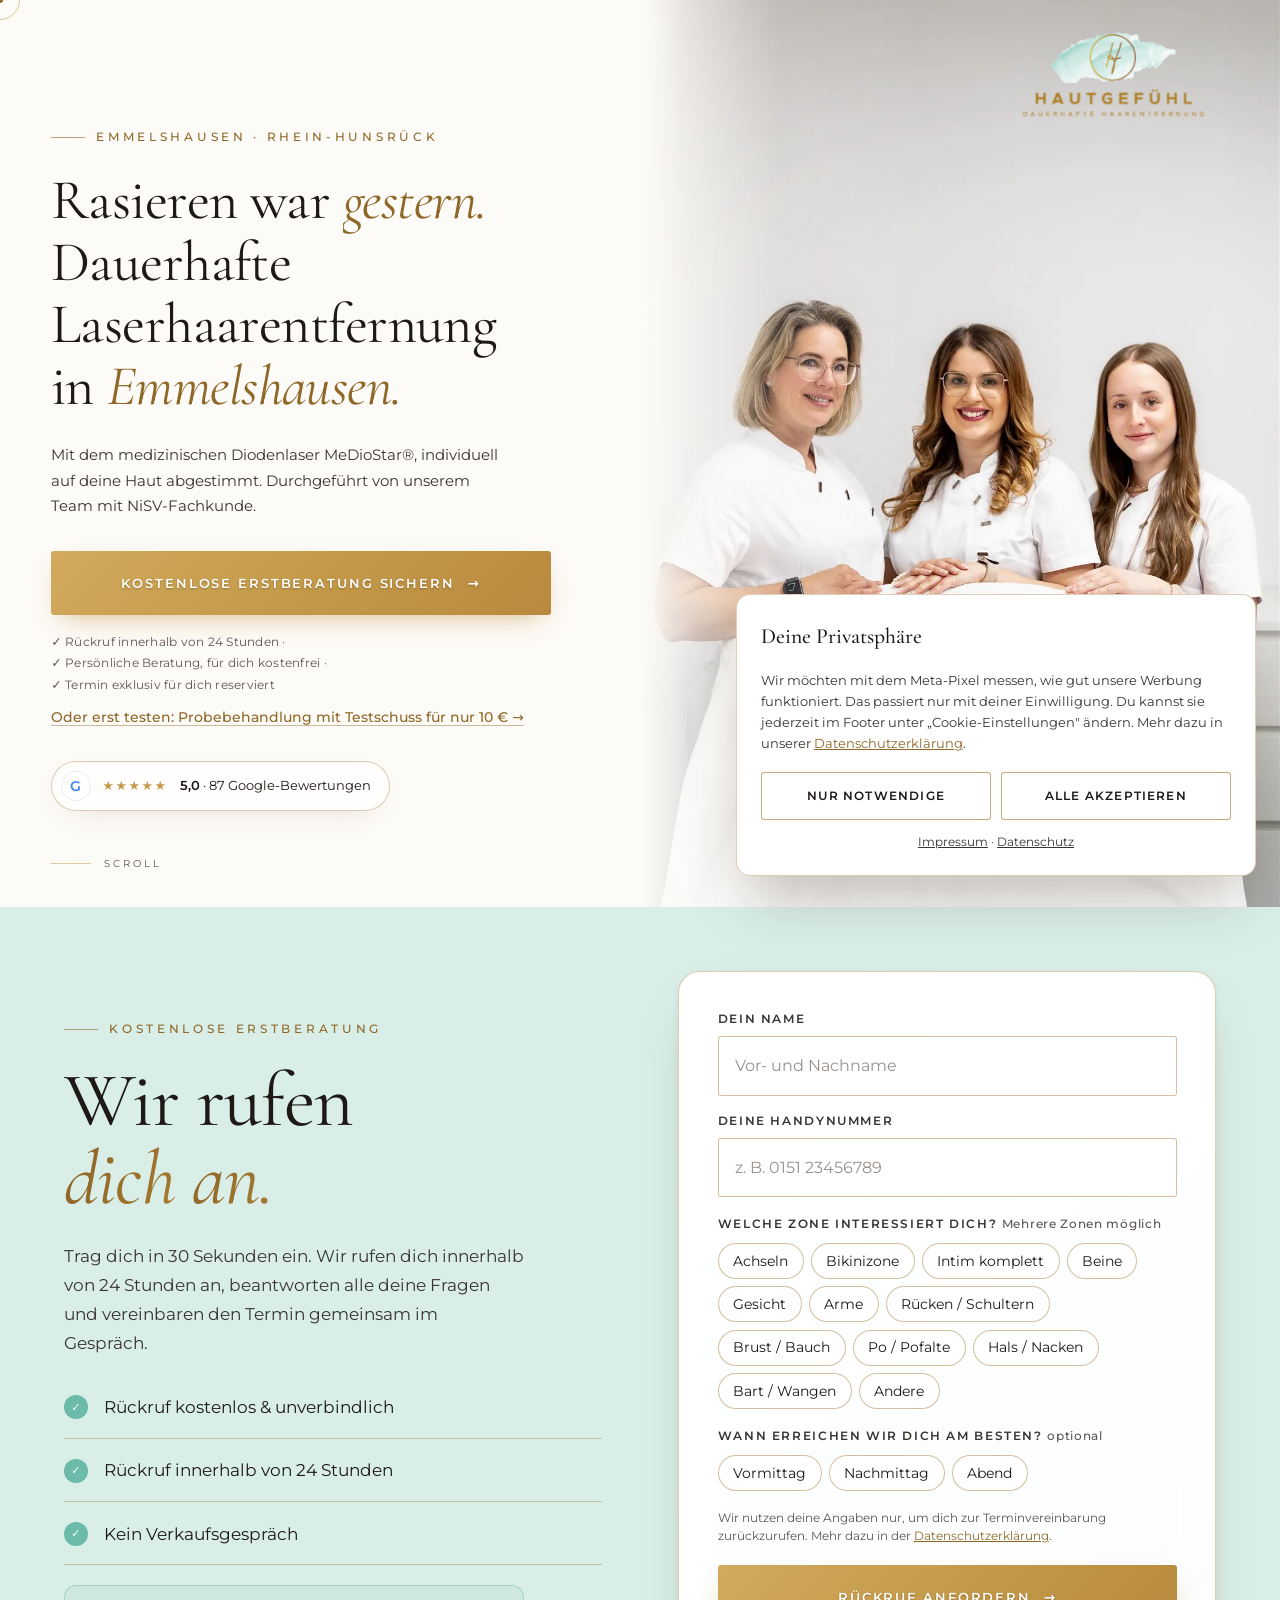
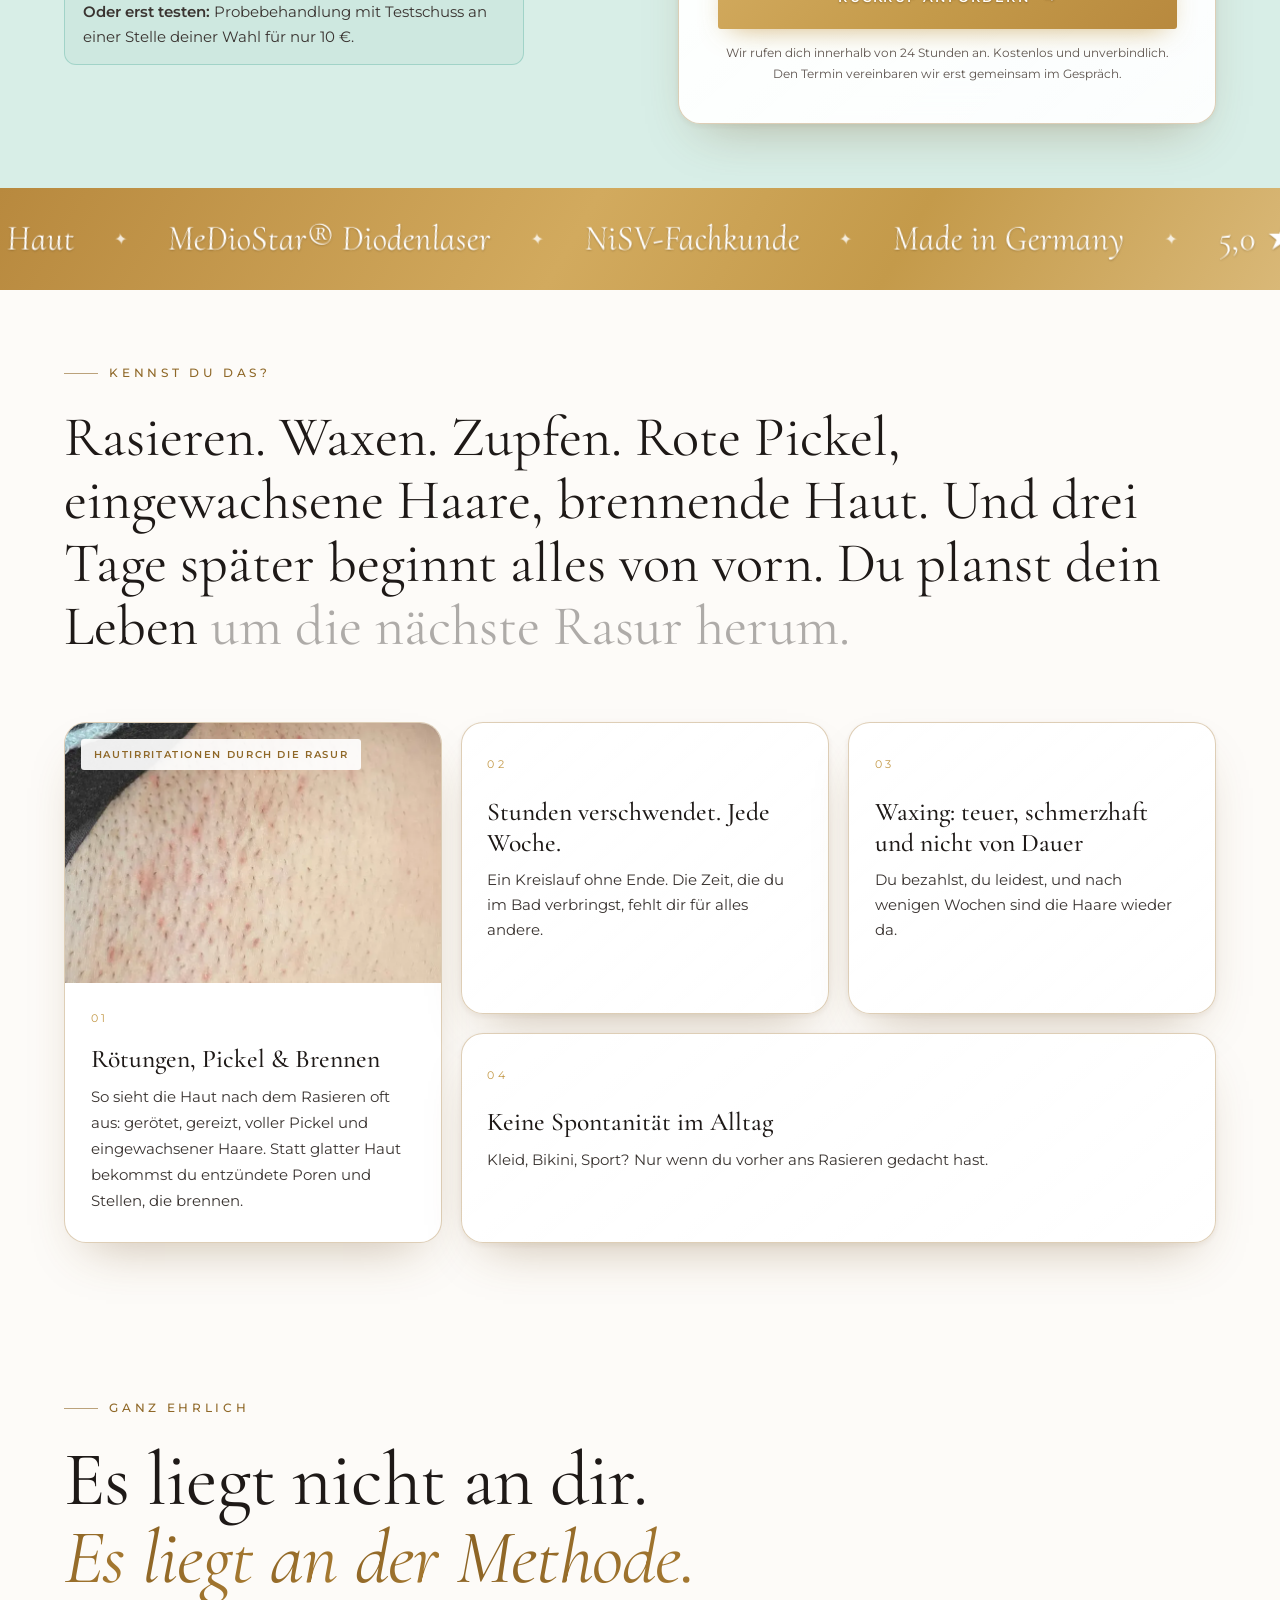
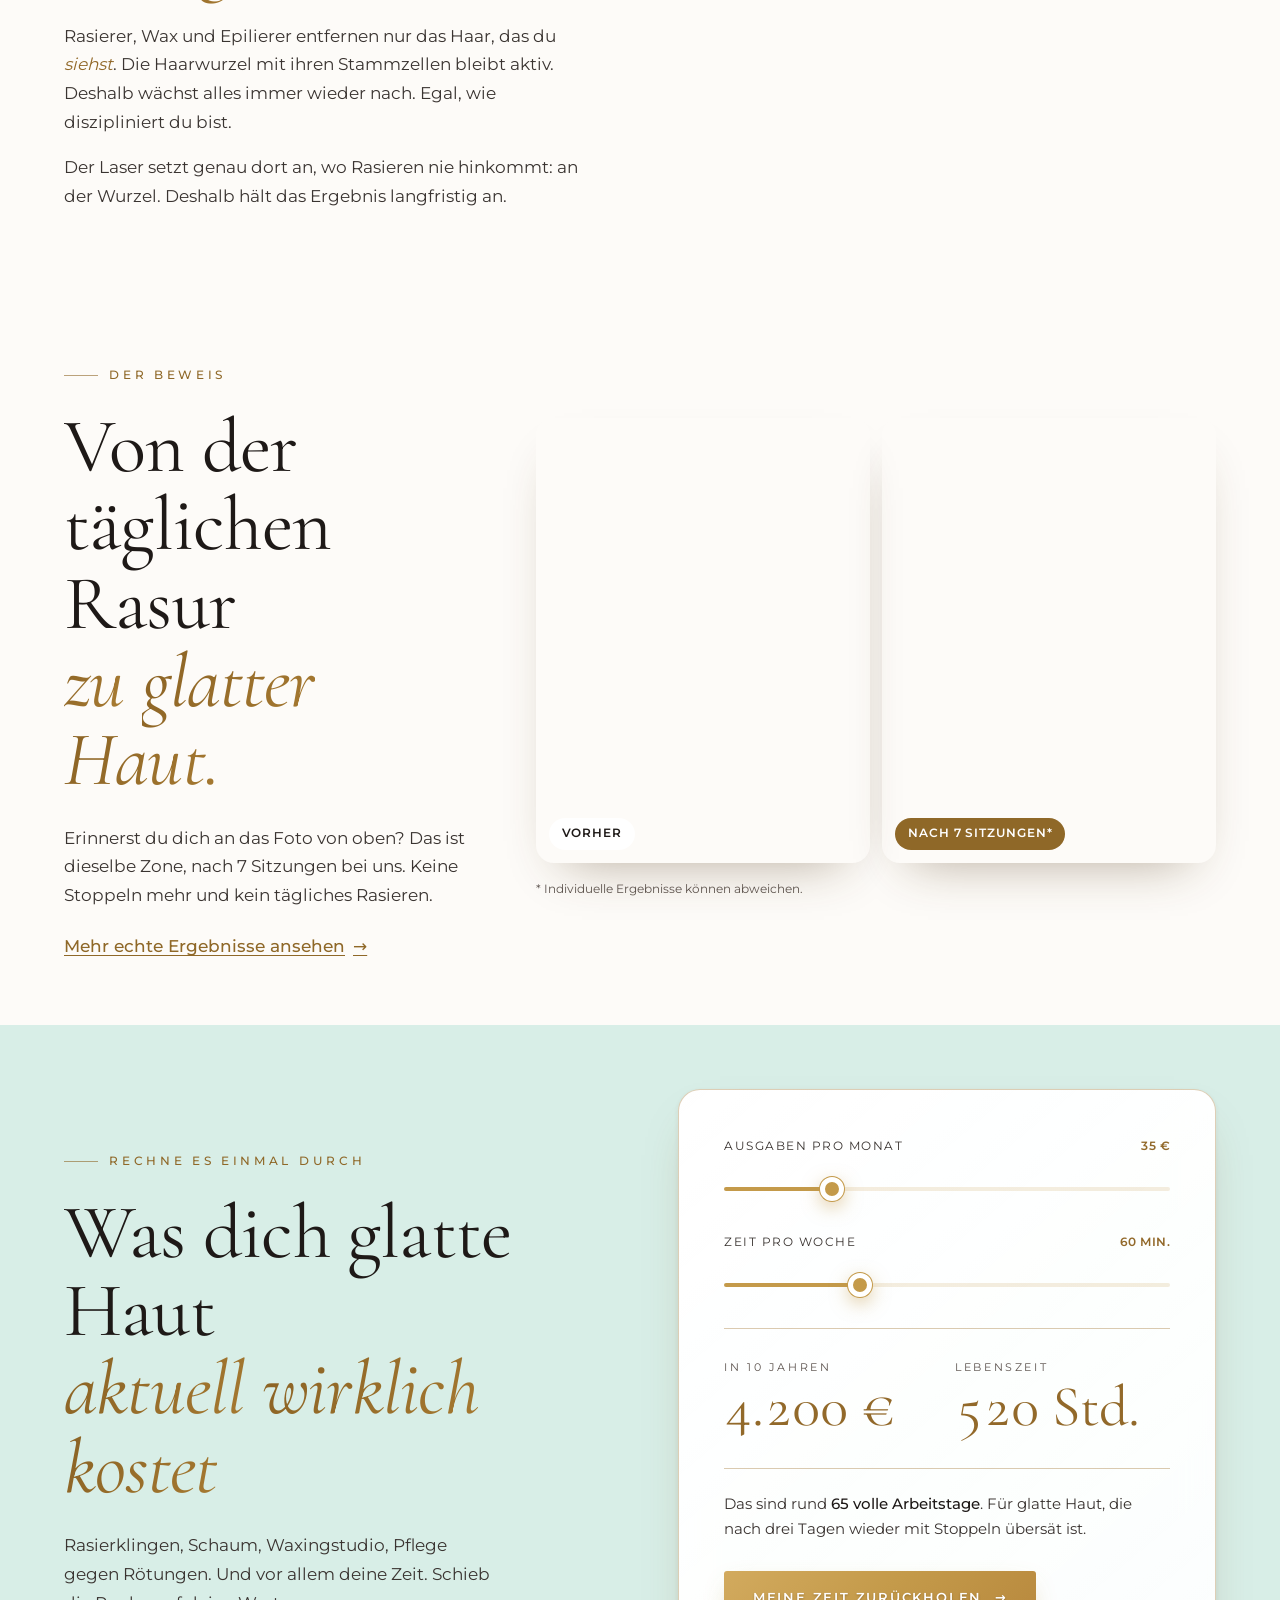
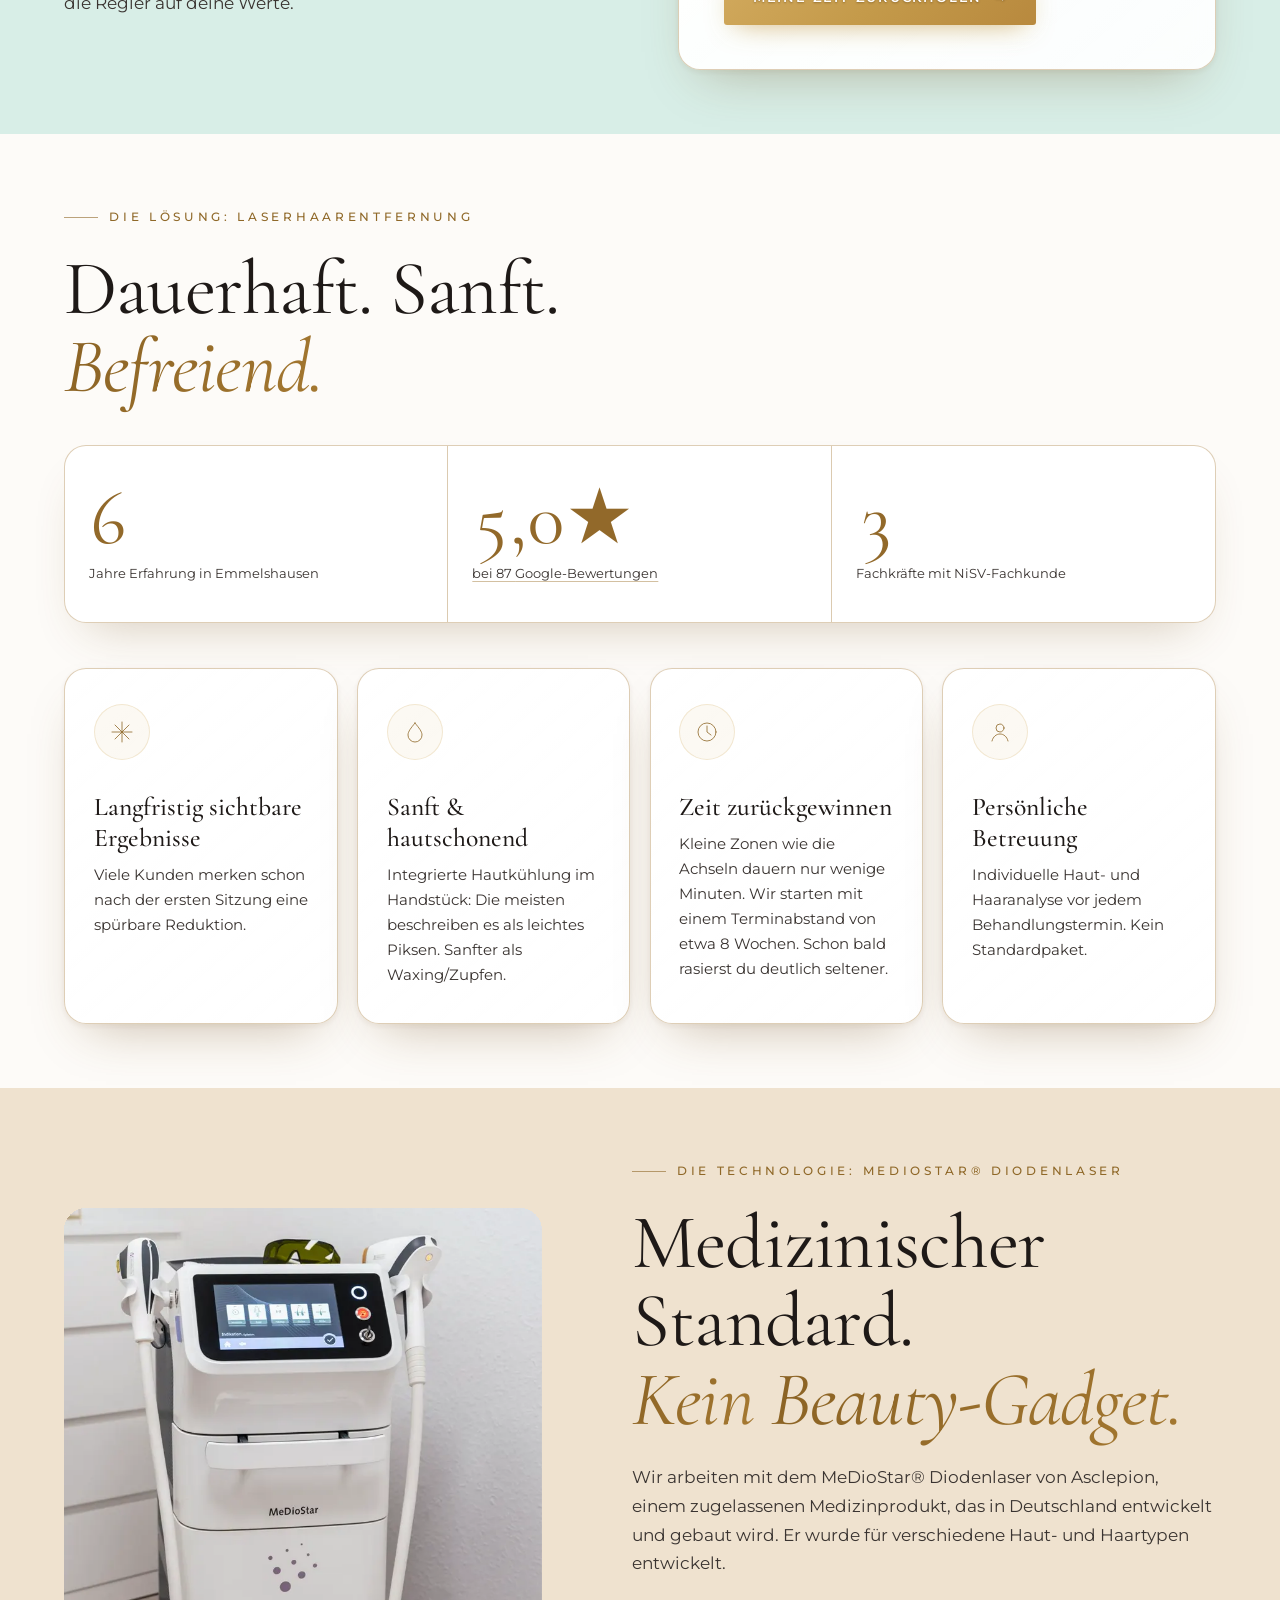
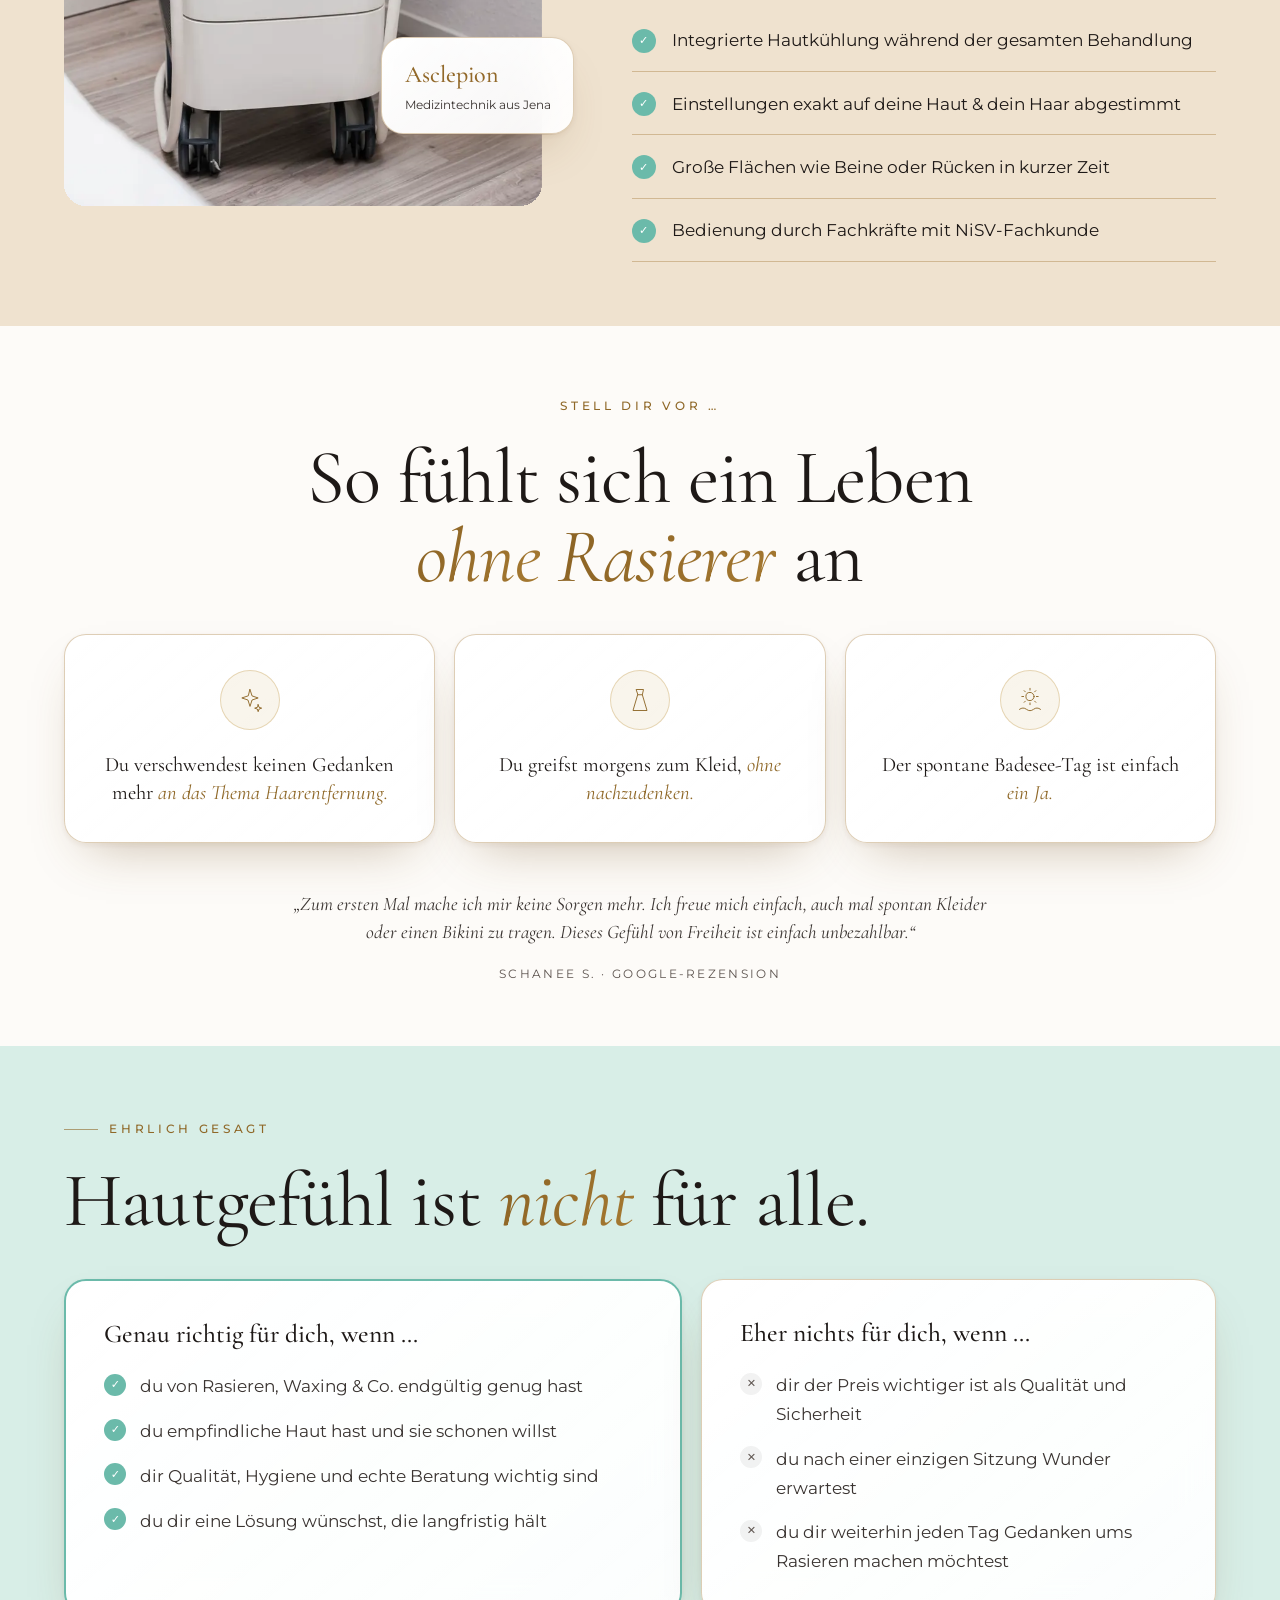
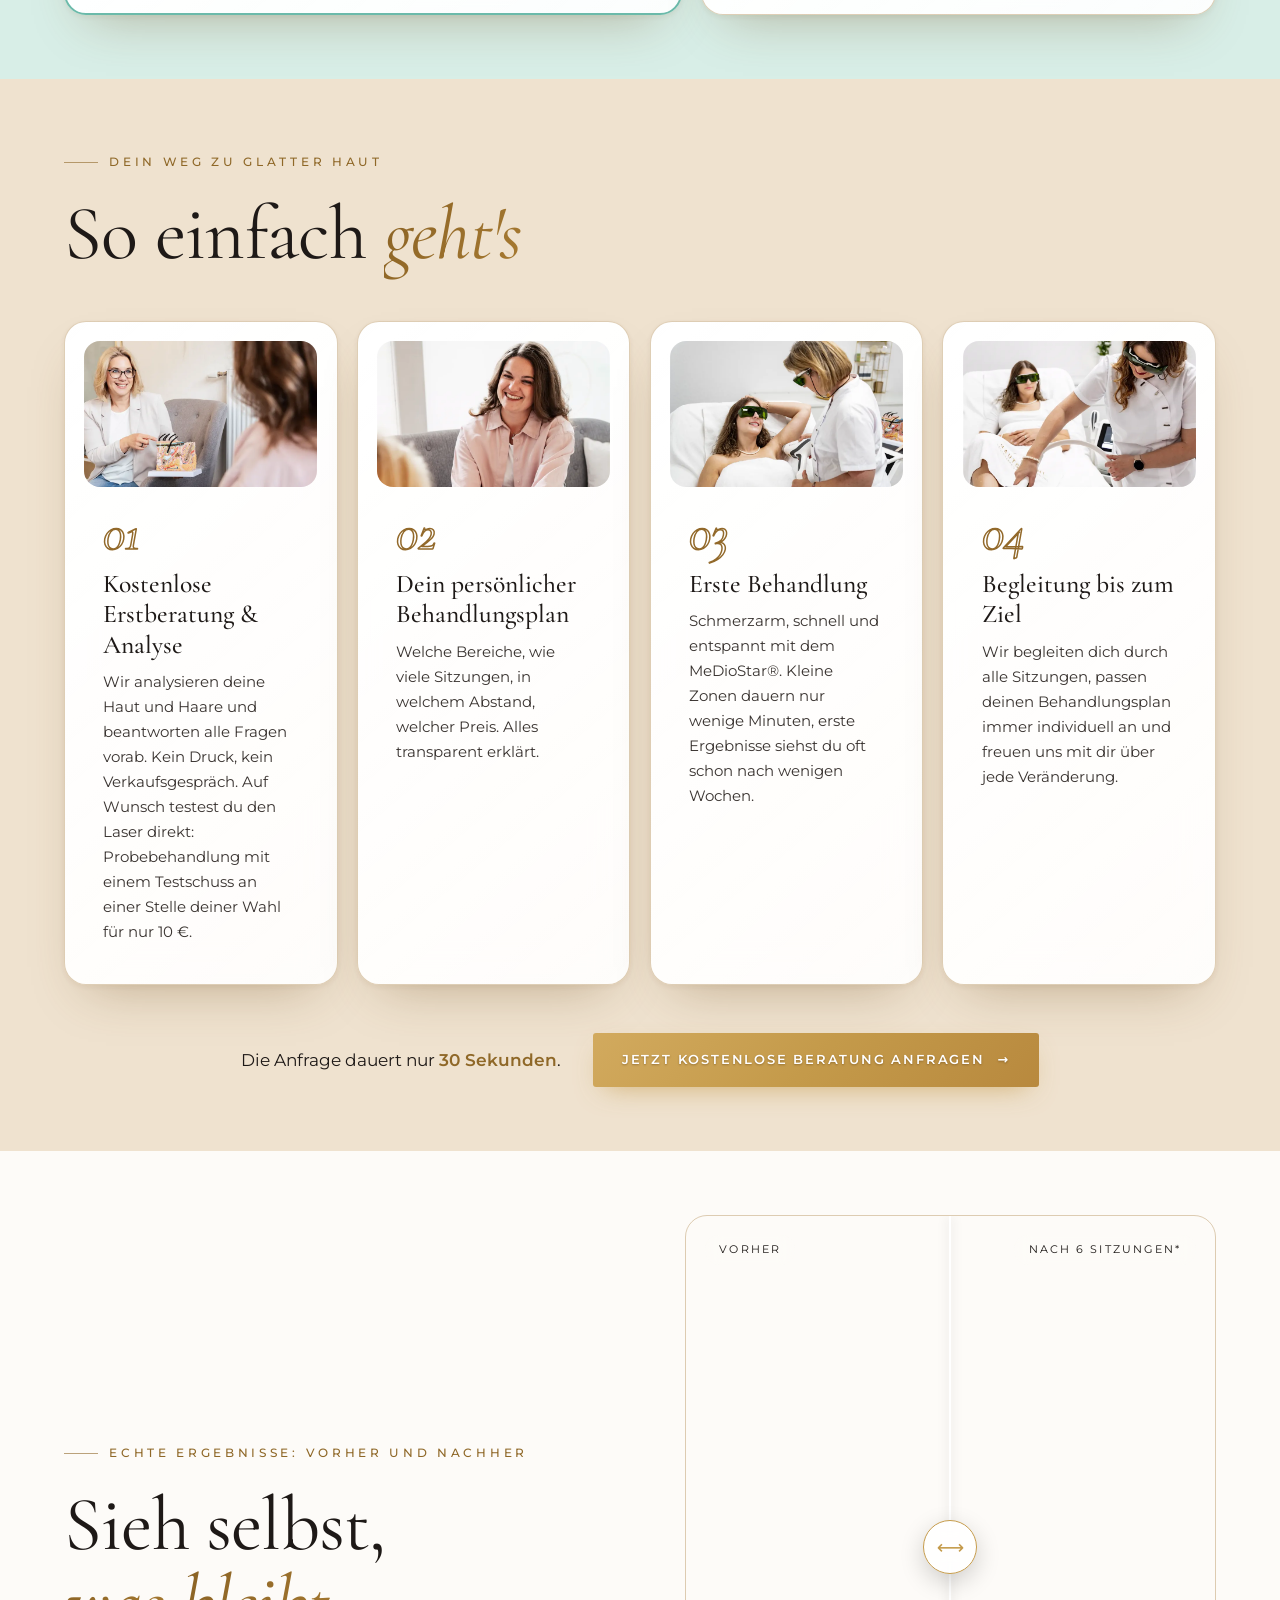
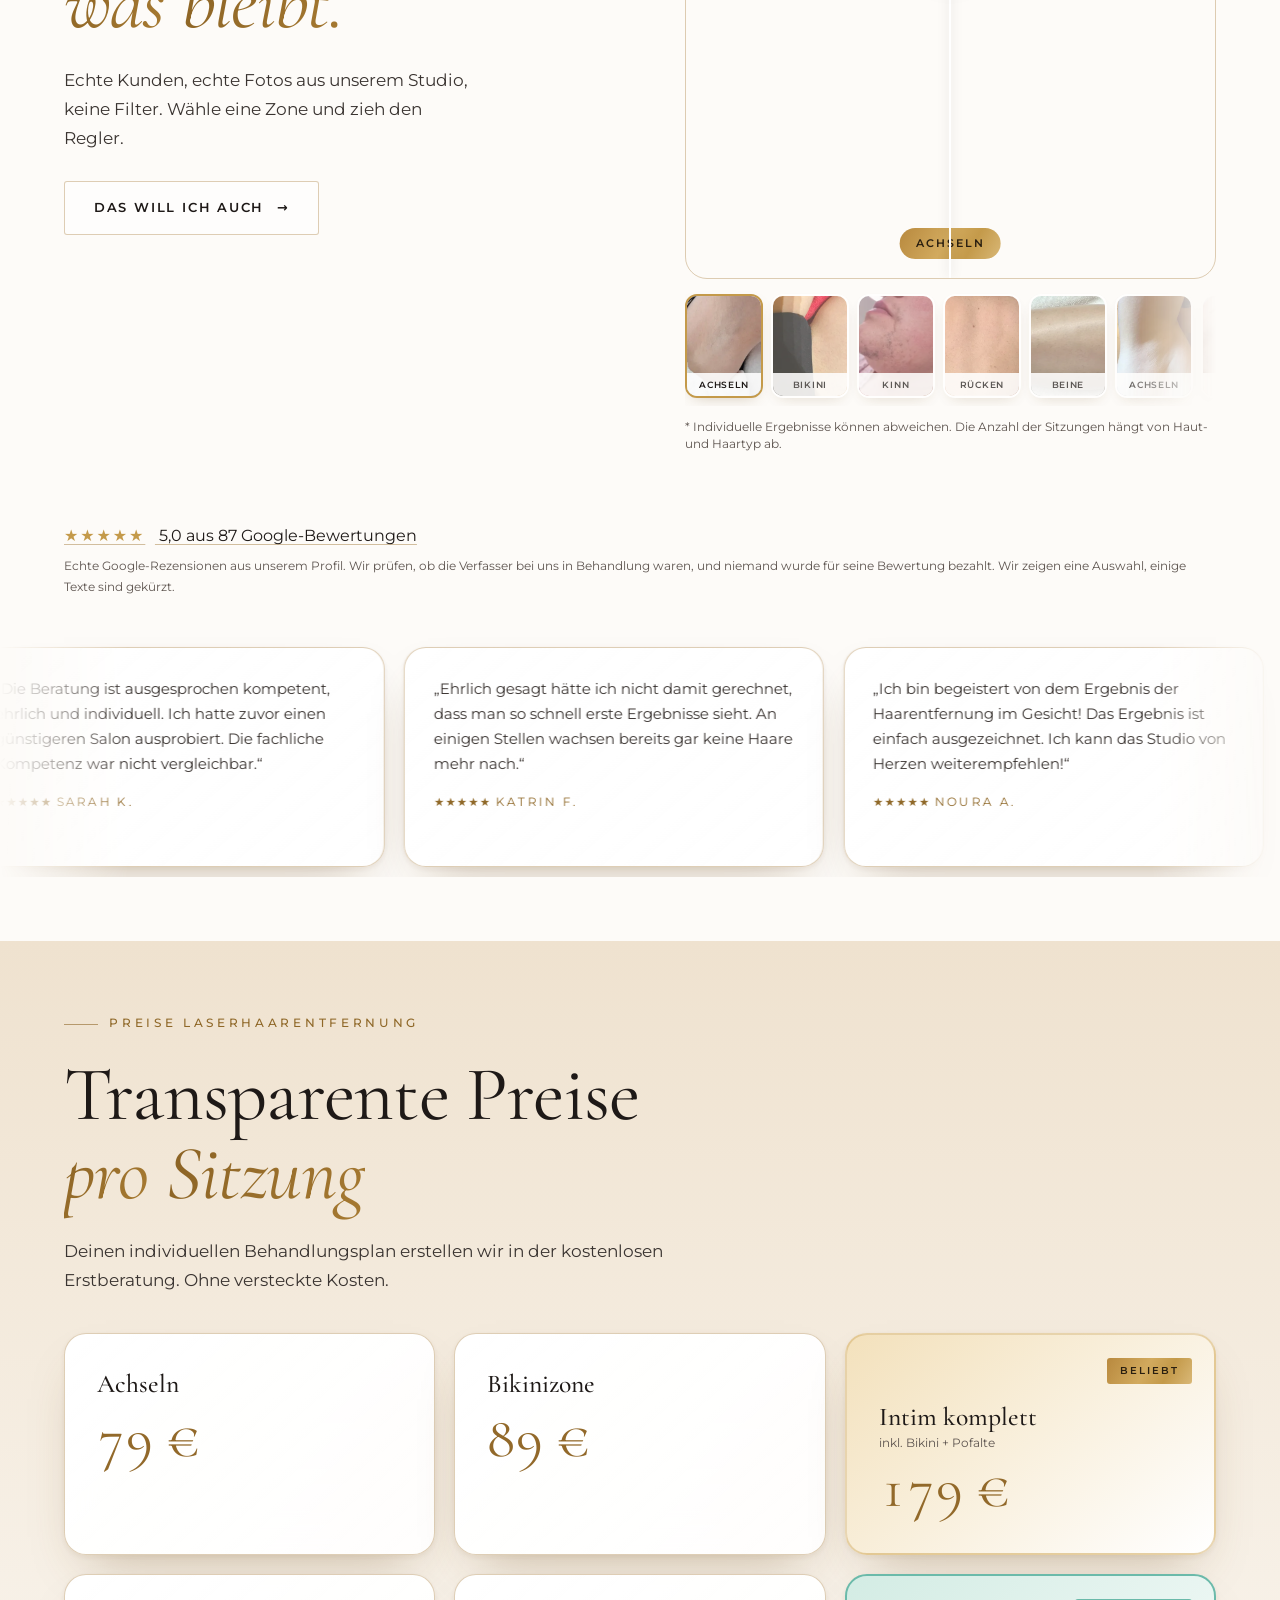
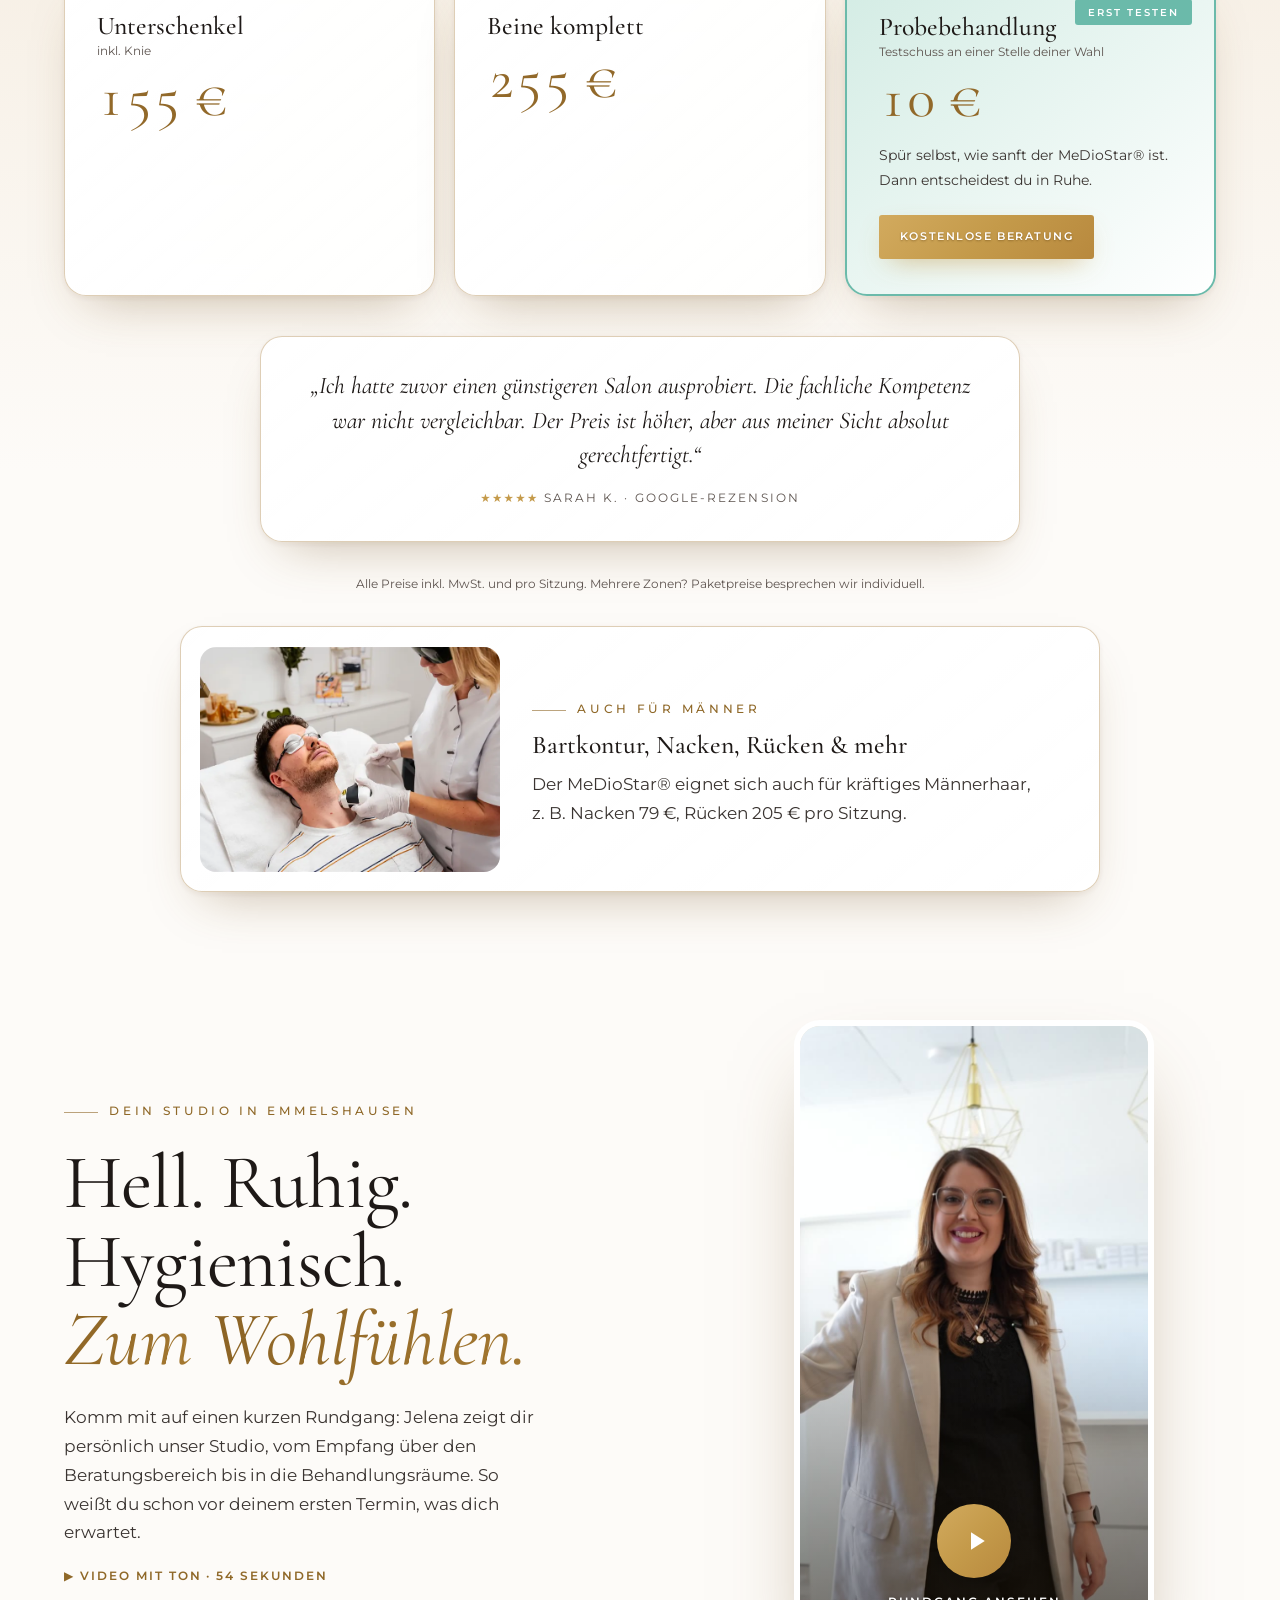
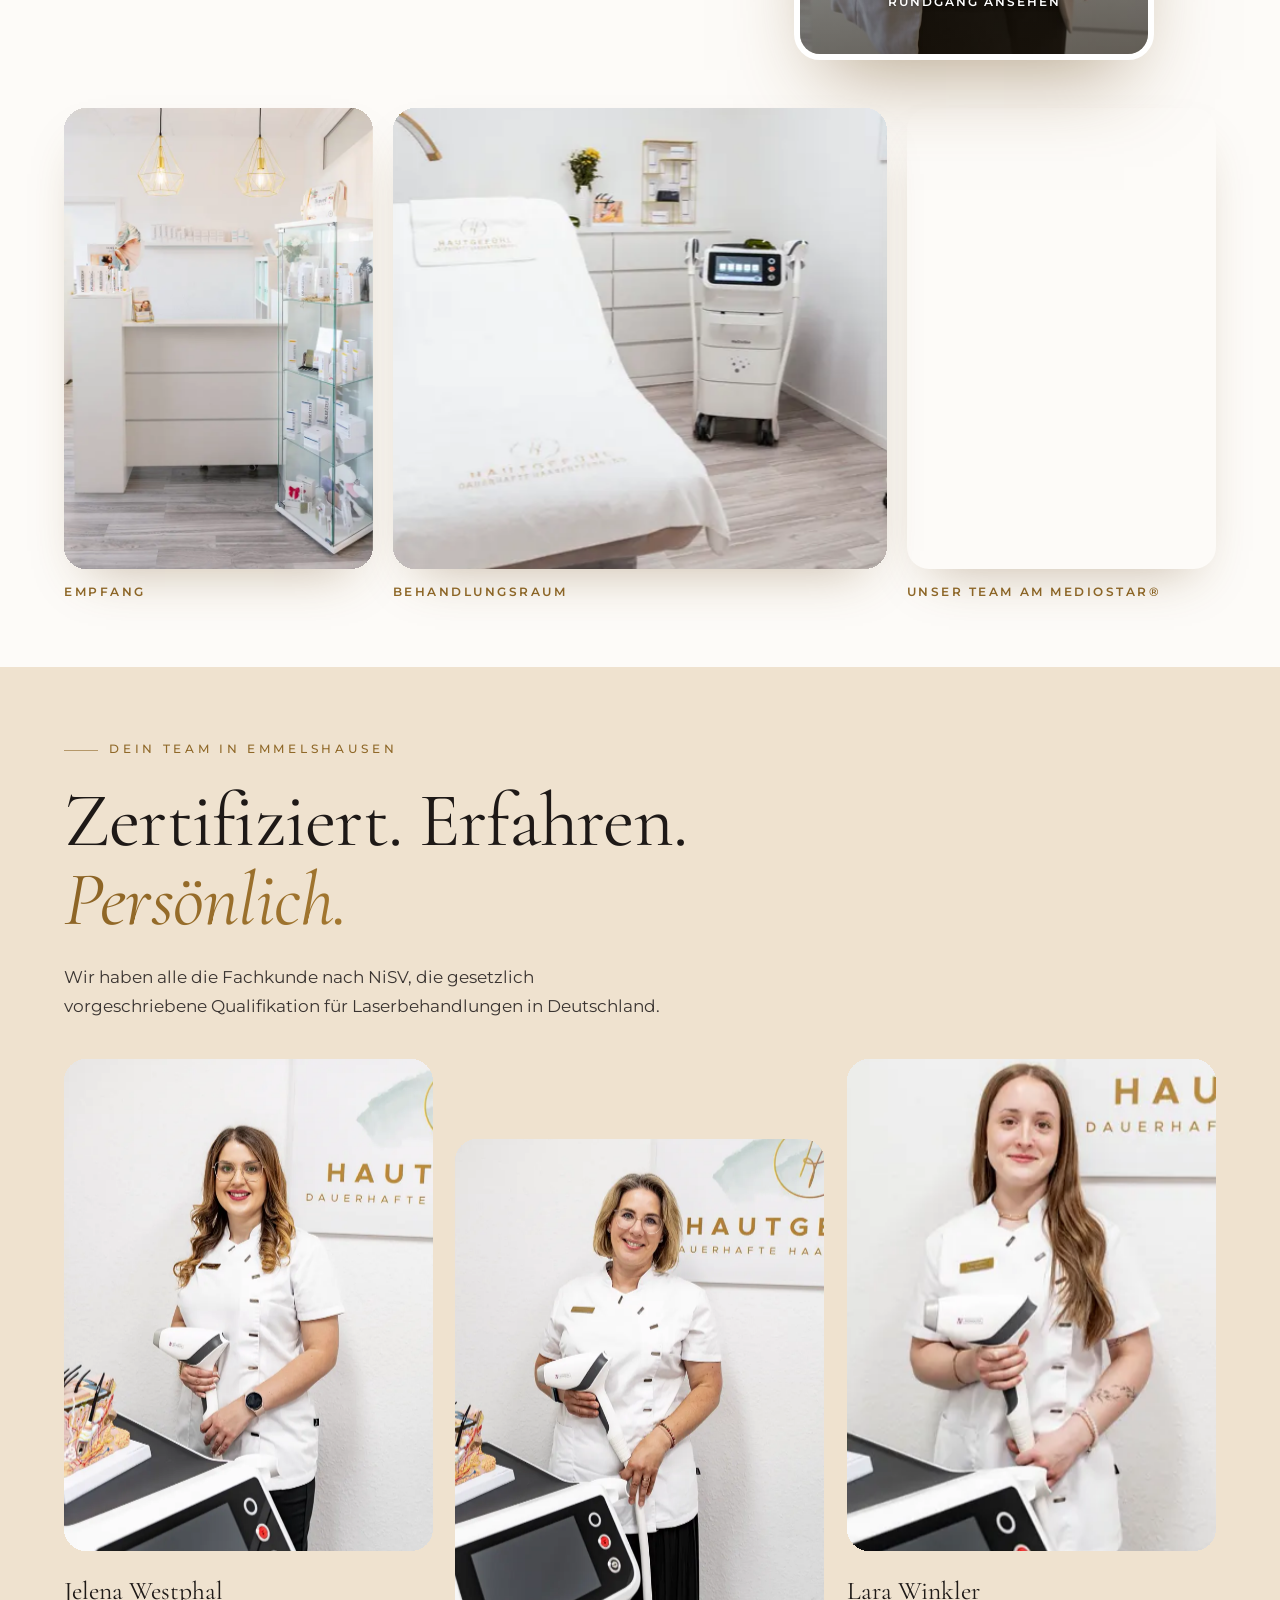
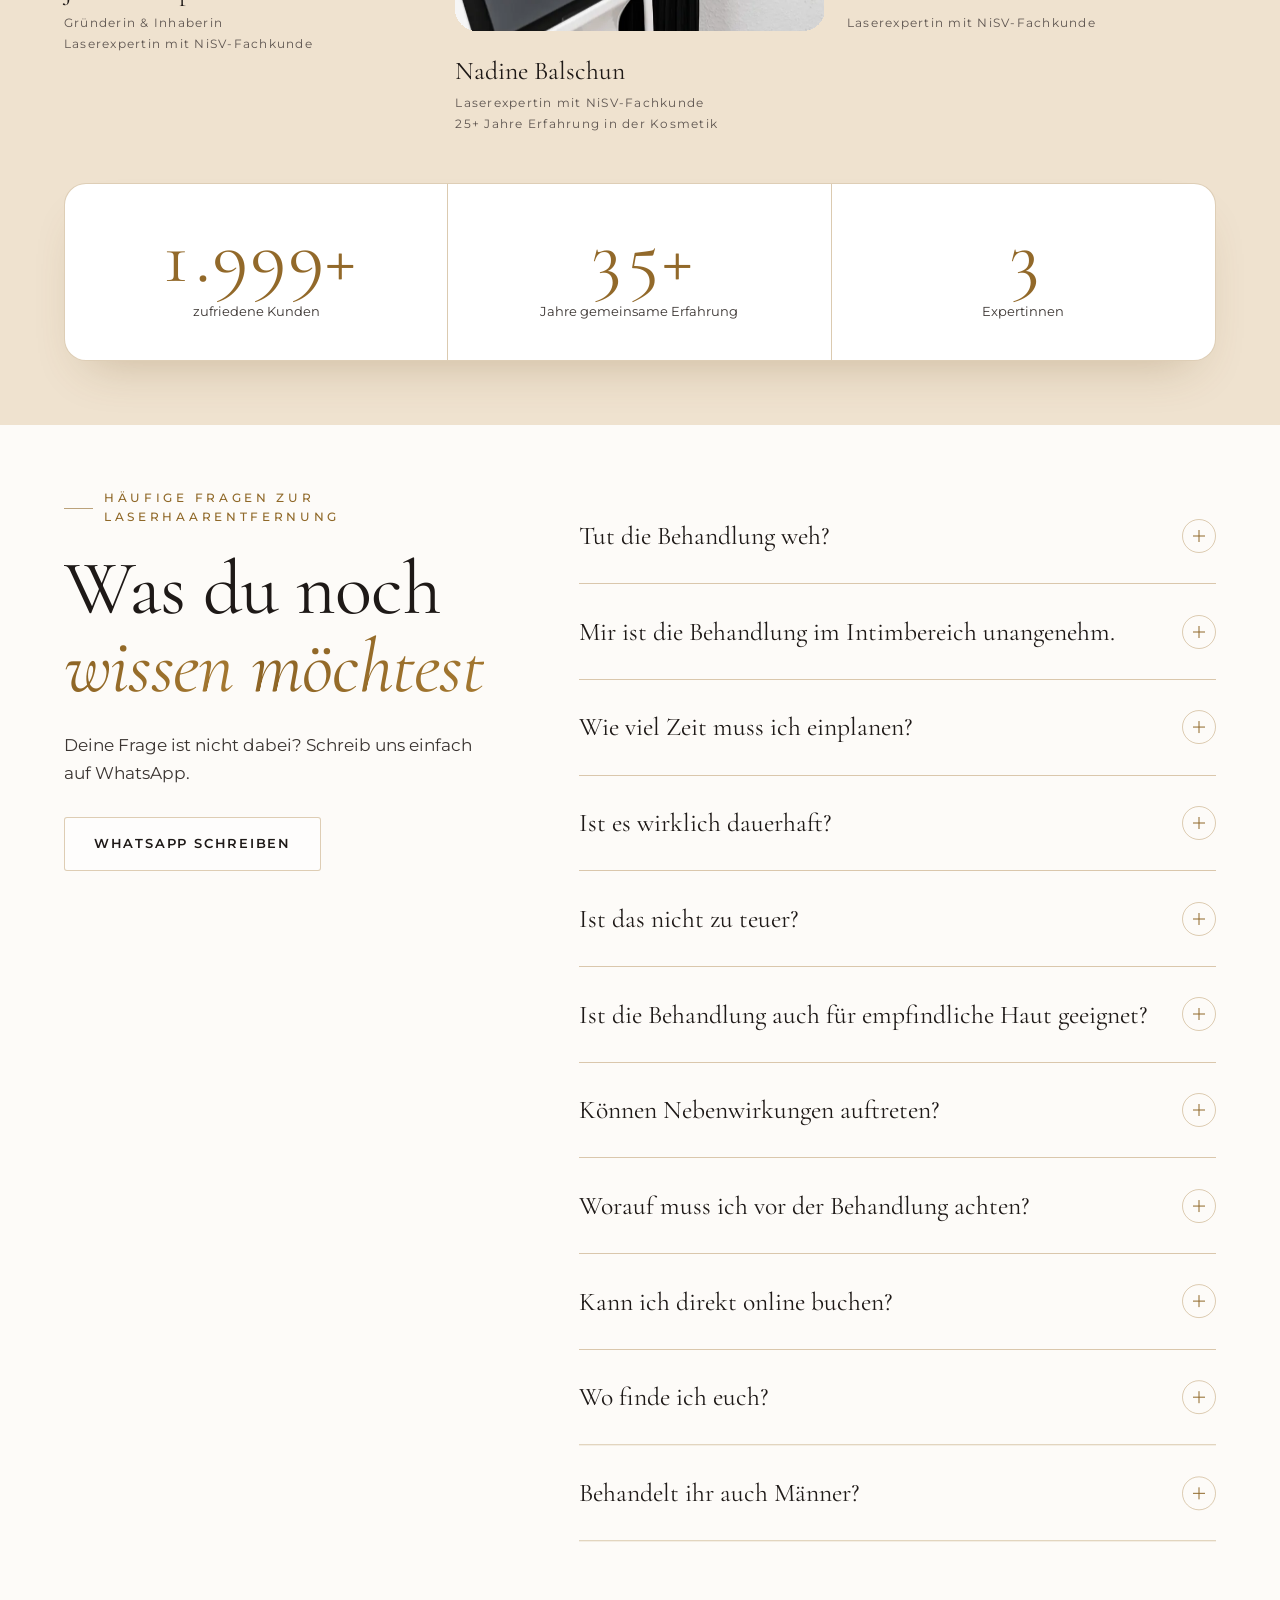
==== commit bd393588: "Conversions API aus 20.10. übernommen (capi.php, event_id, .htaccess, Danke-Seite) und mit Mehrfacha" ====
--- a/index.html
+++ b/index.html
@@ -1029,6 +1029,6 @@
   <script src="vendor/ScrollTrigger.min.js"></script>
   <script src="vendor/lenis.min.js"></script>
   <script src="consent.js?v=6"></script>
-  <script src="main.js?v=19"></script>
+  <script src="main.js?v=20"></script>
 </body>
 </html>
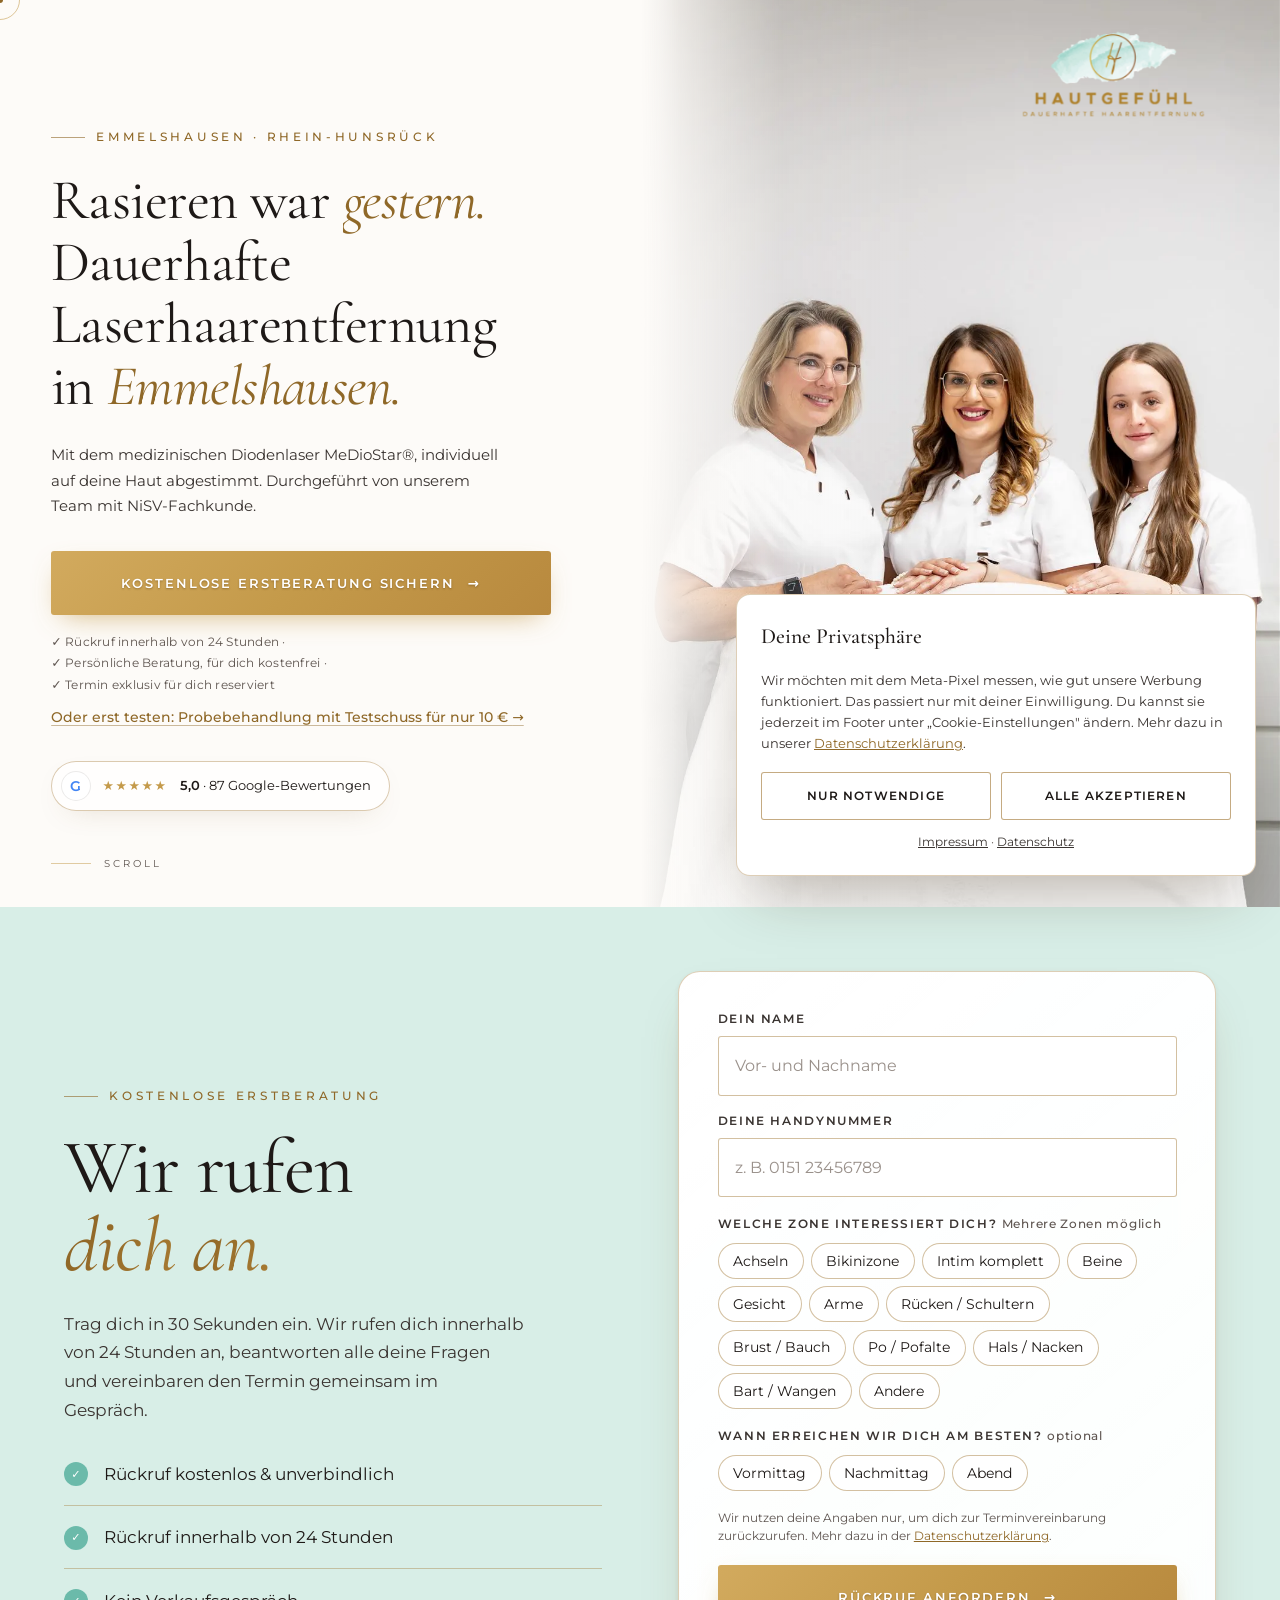
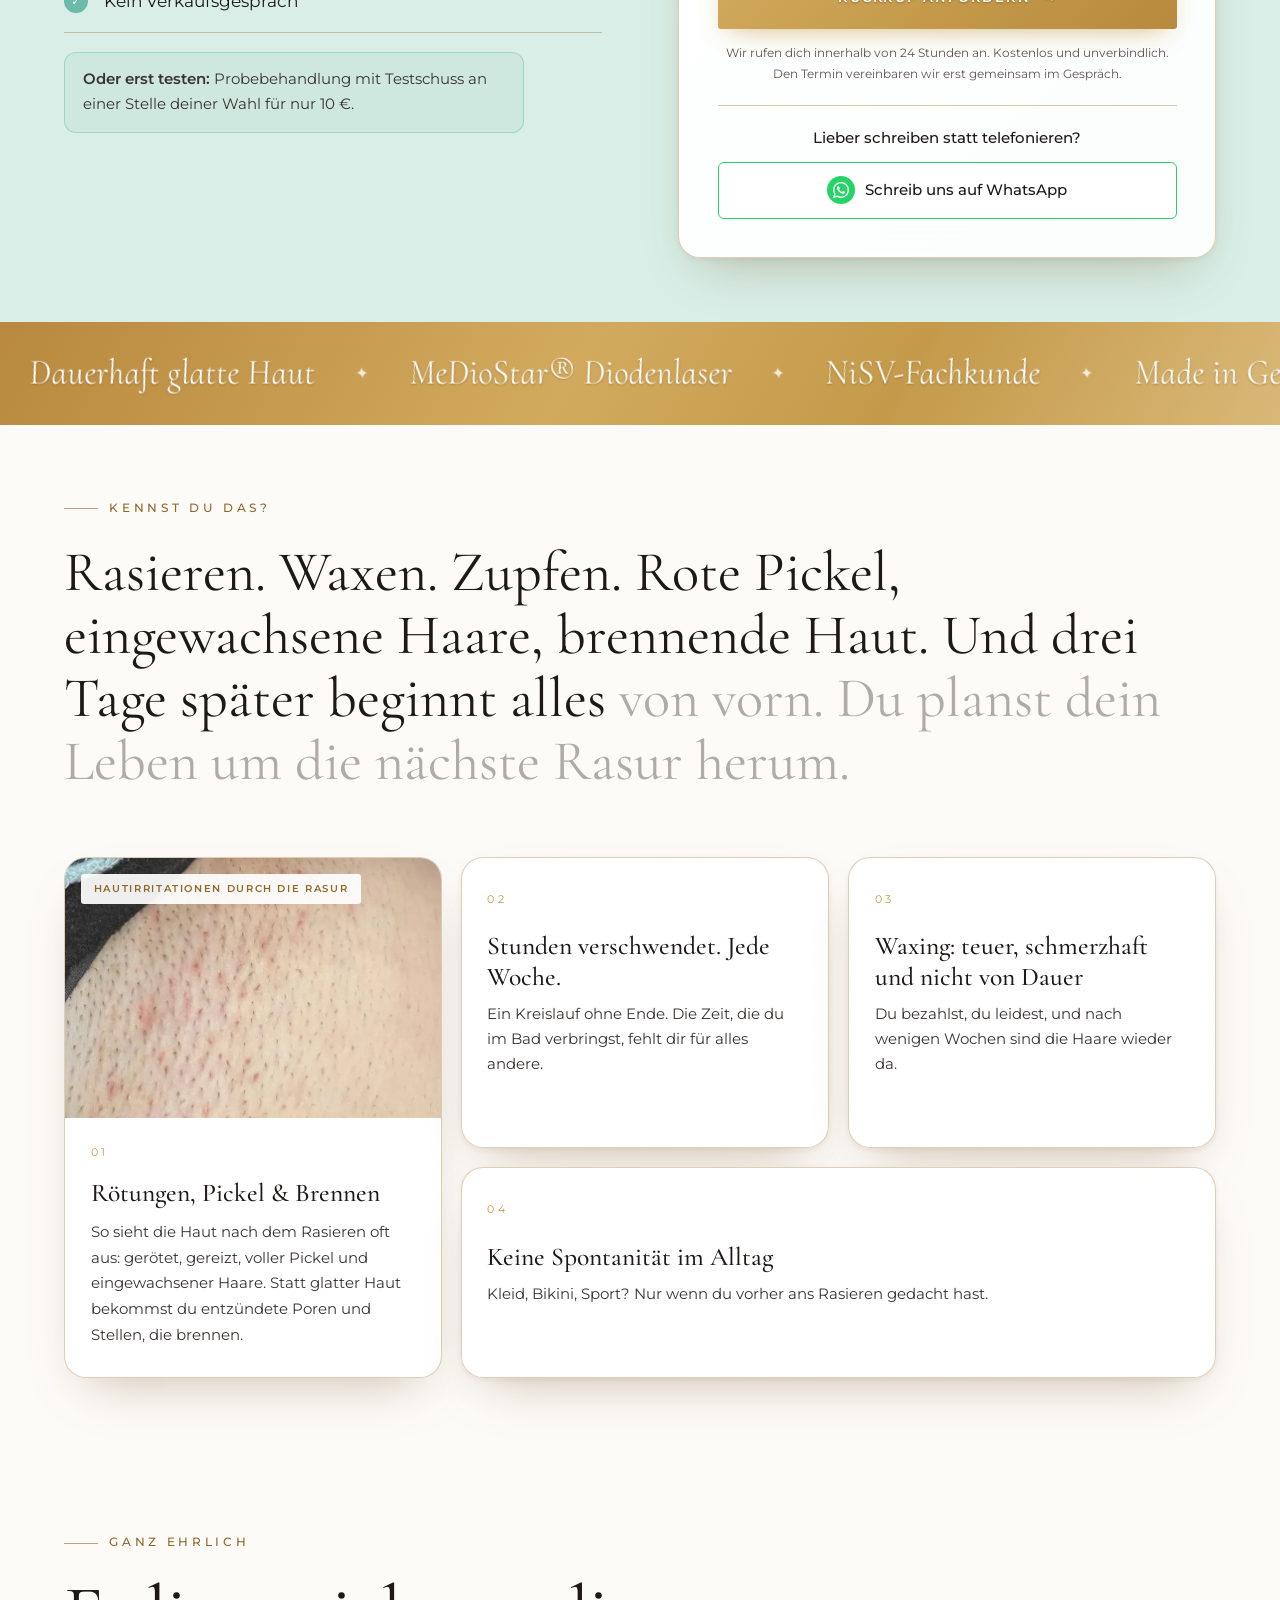
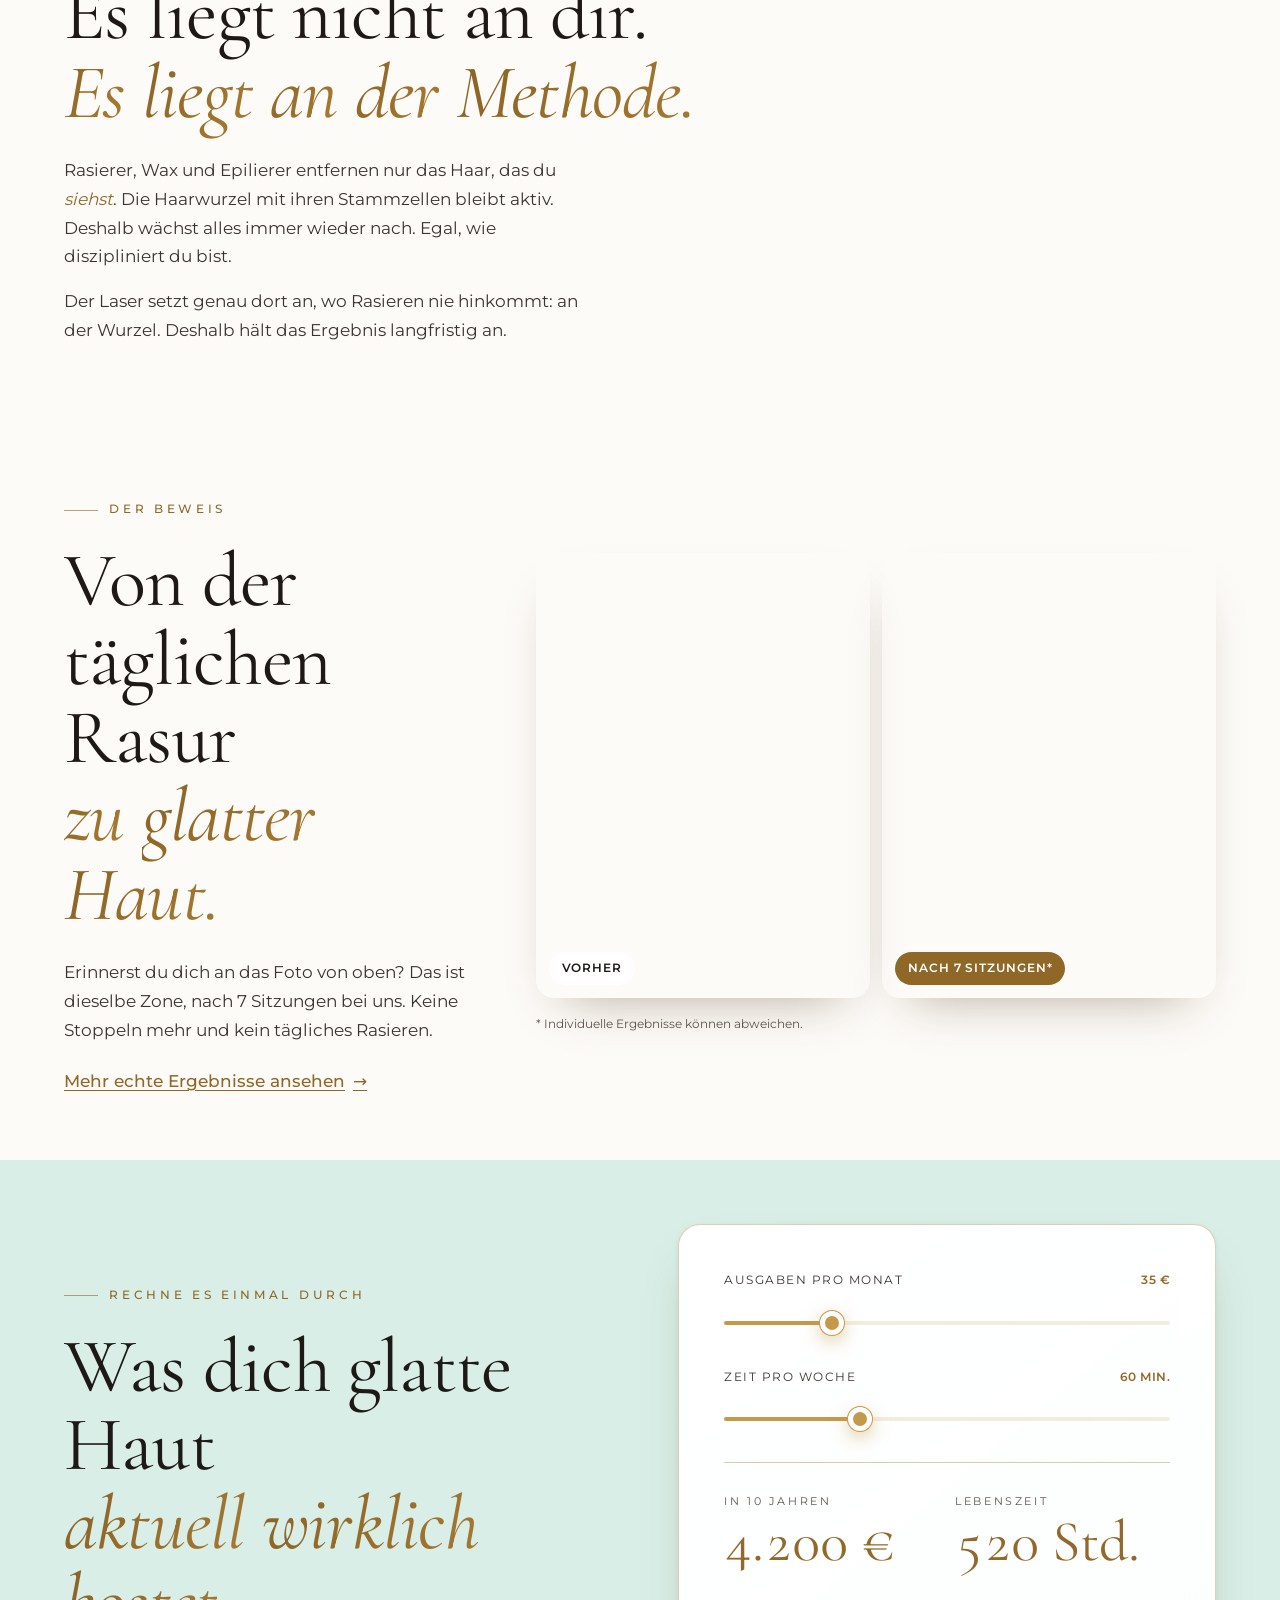
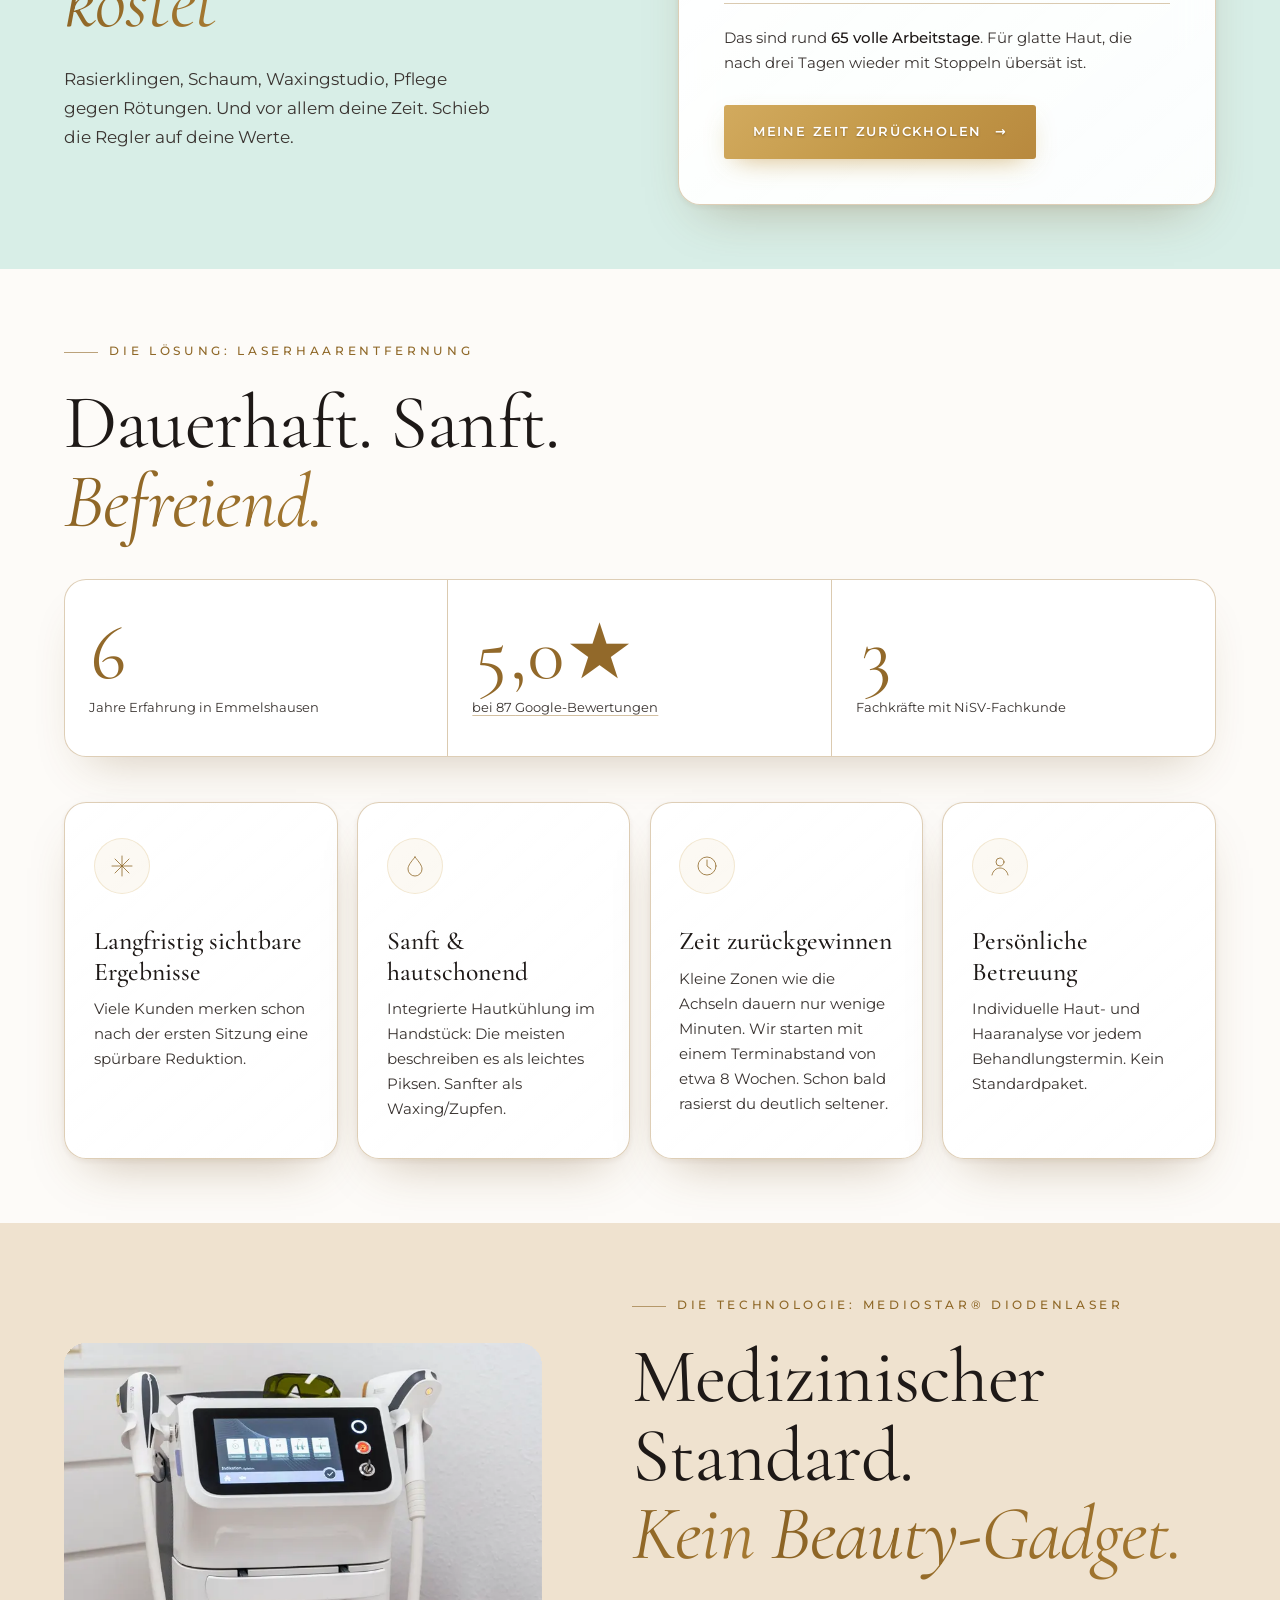
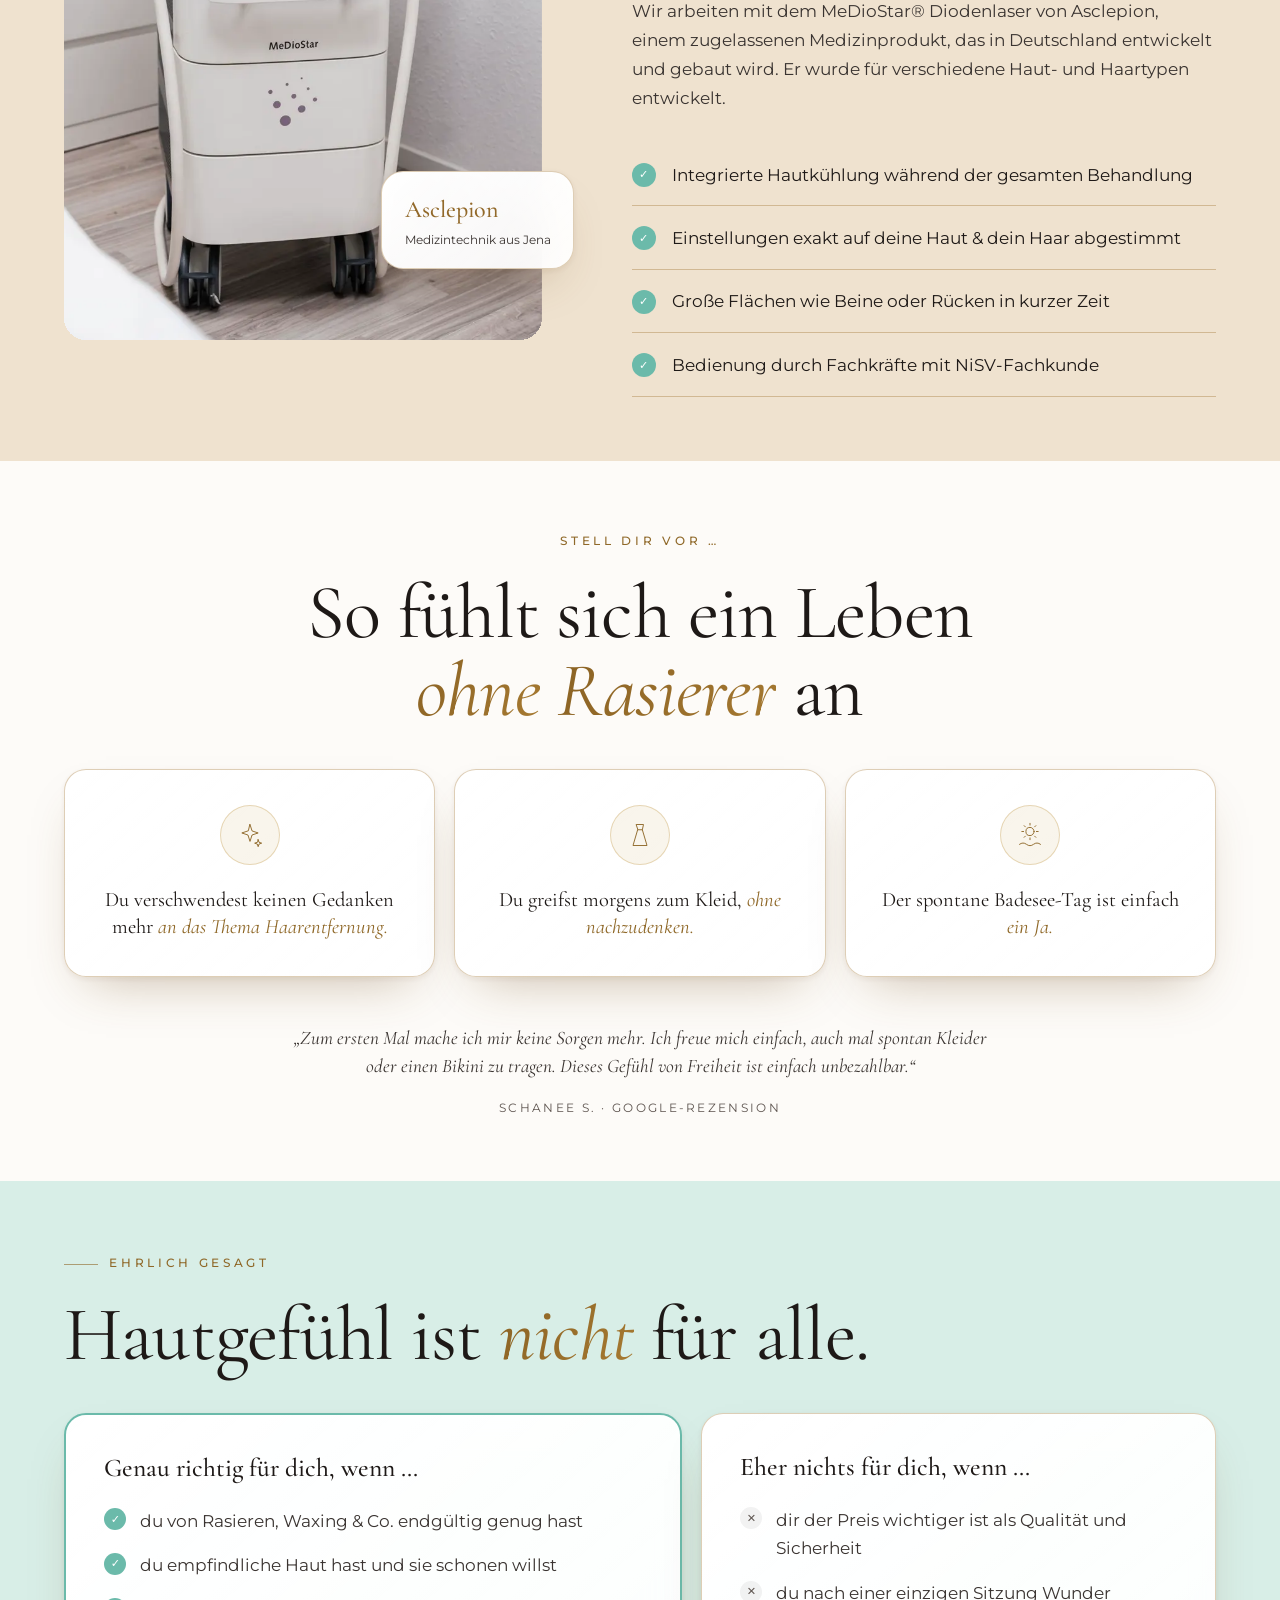
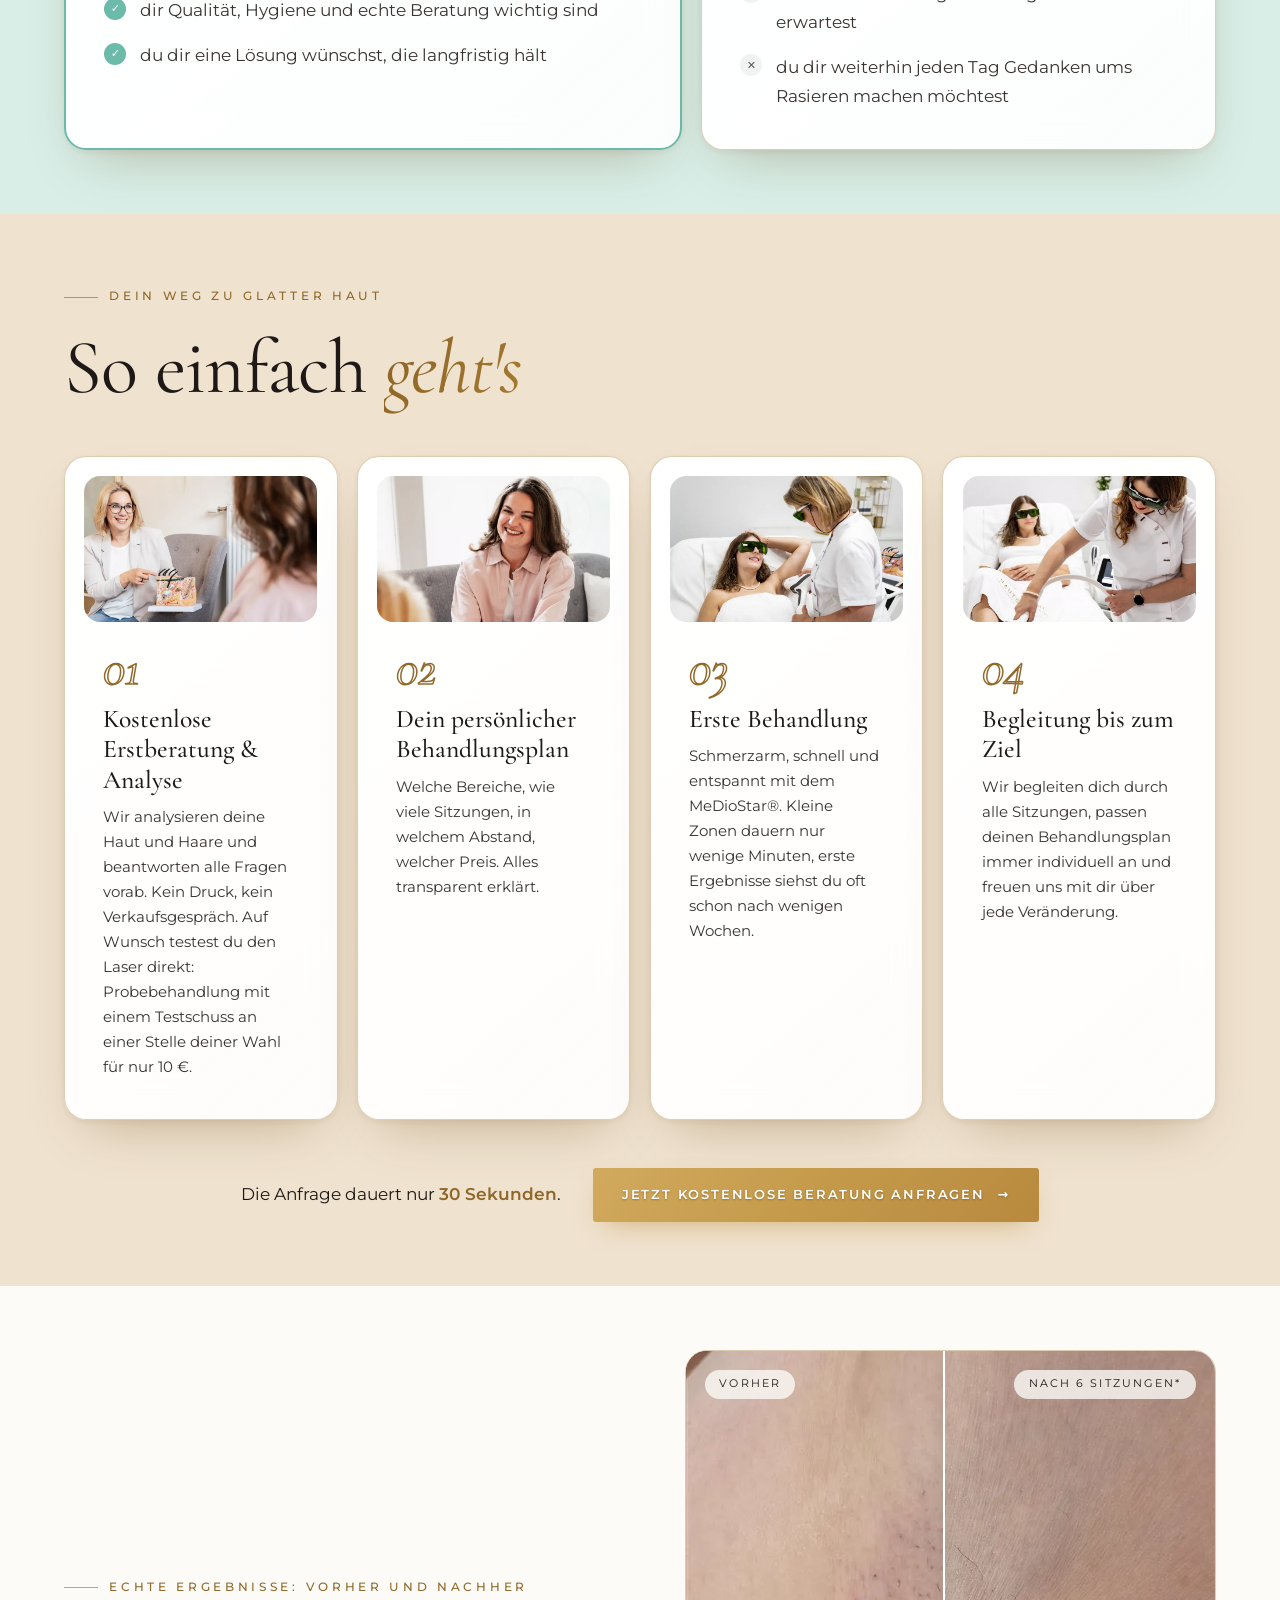
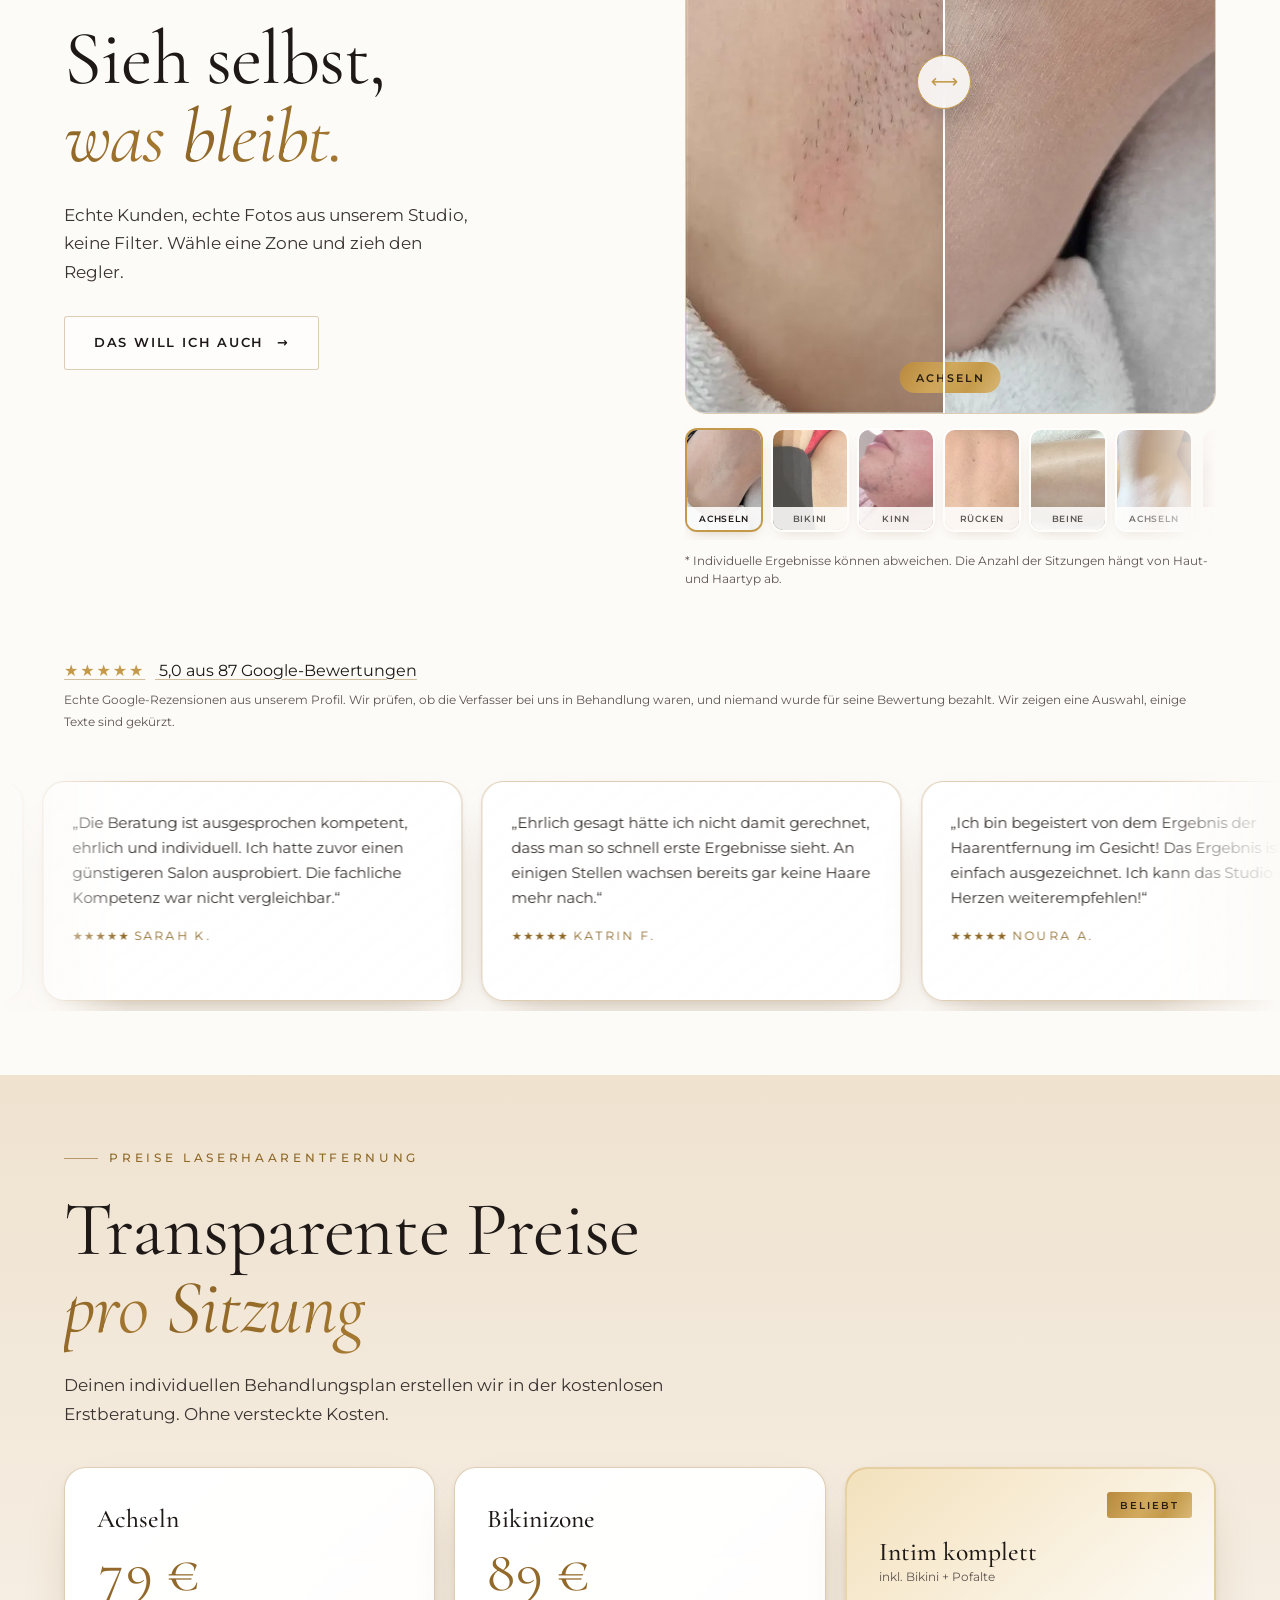
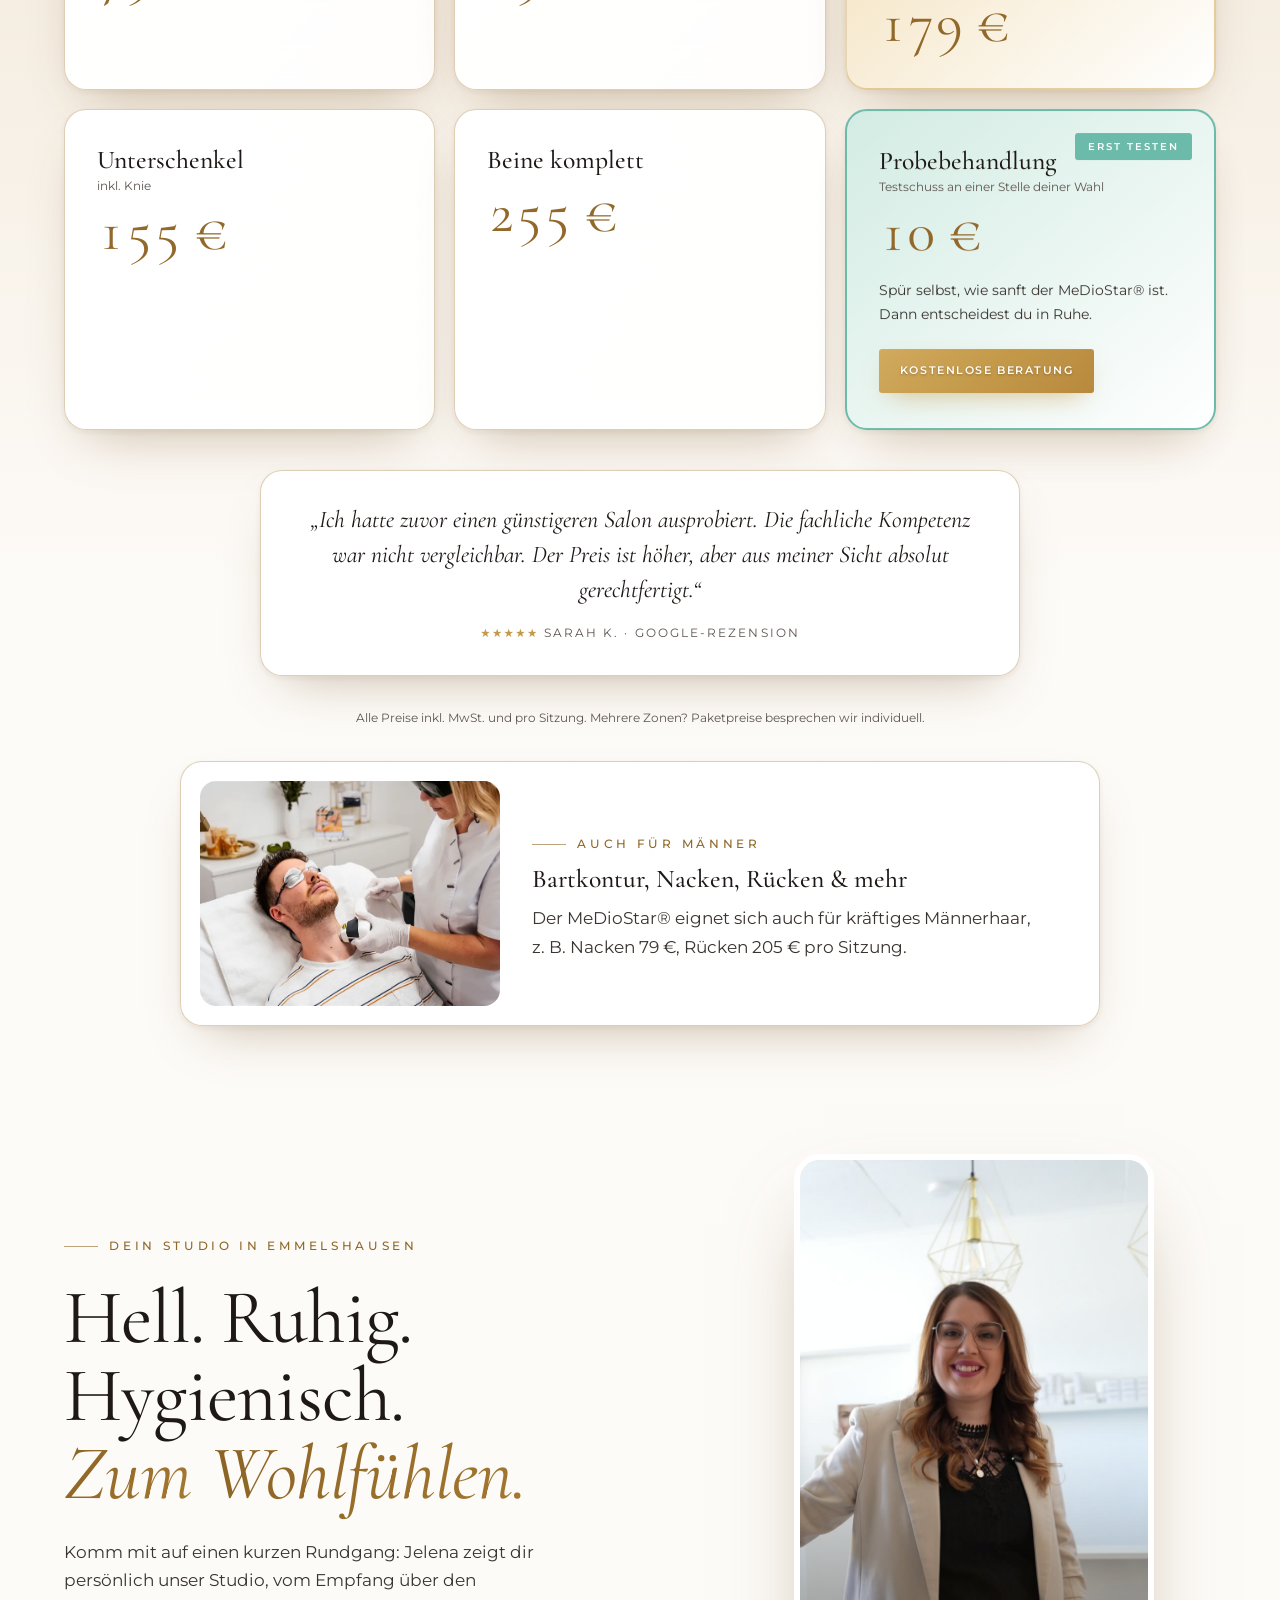
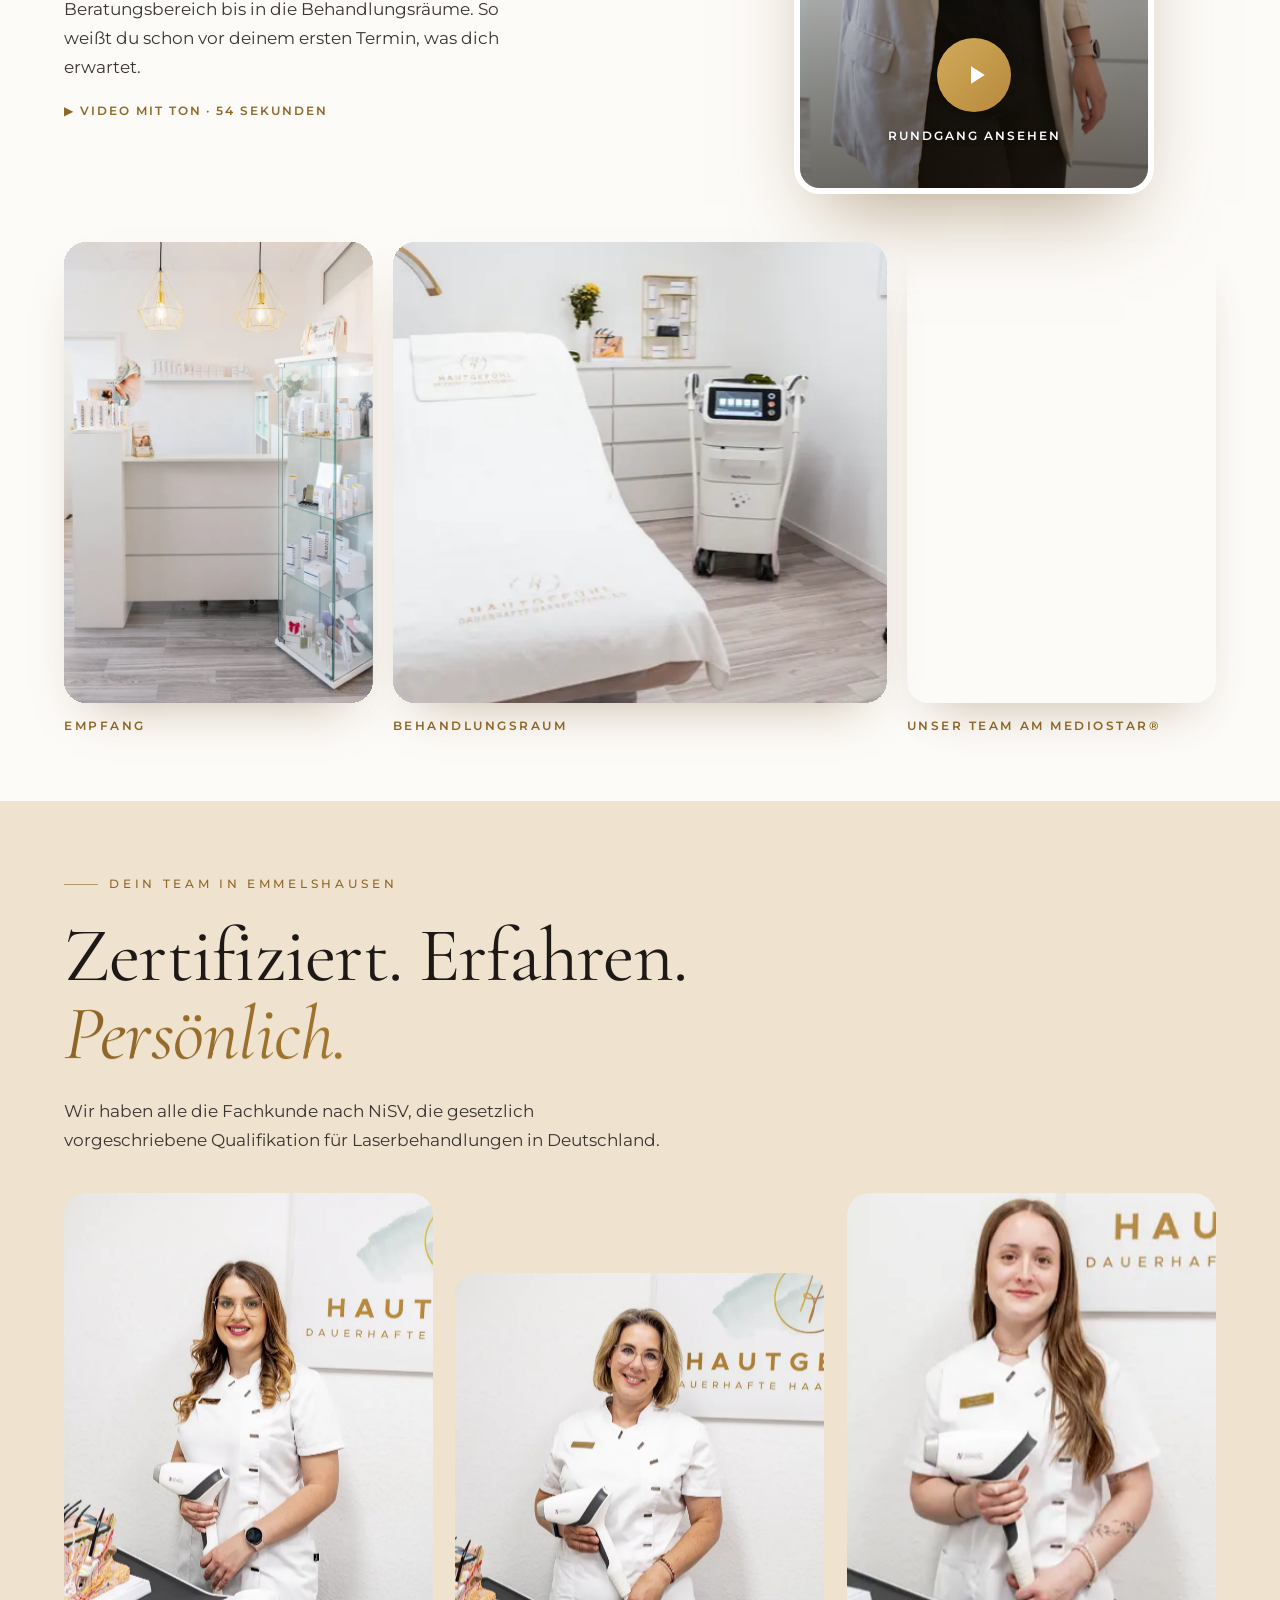
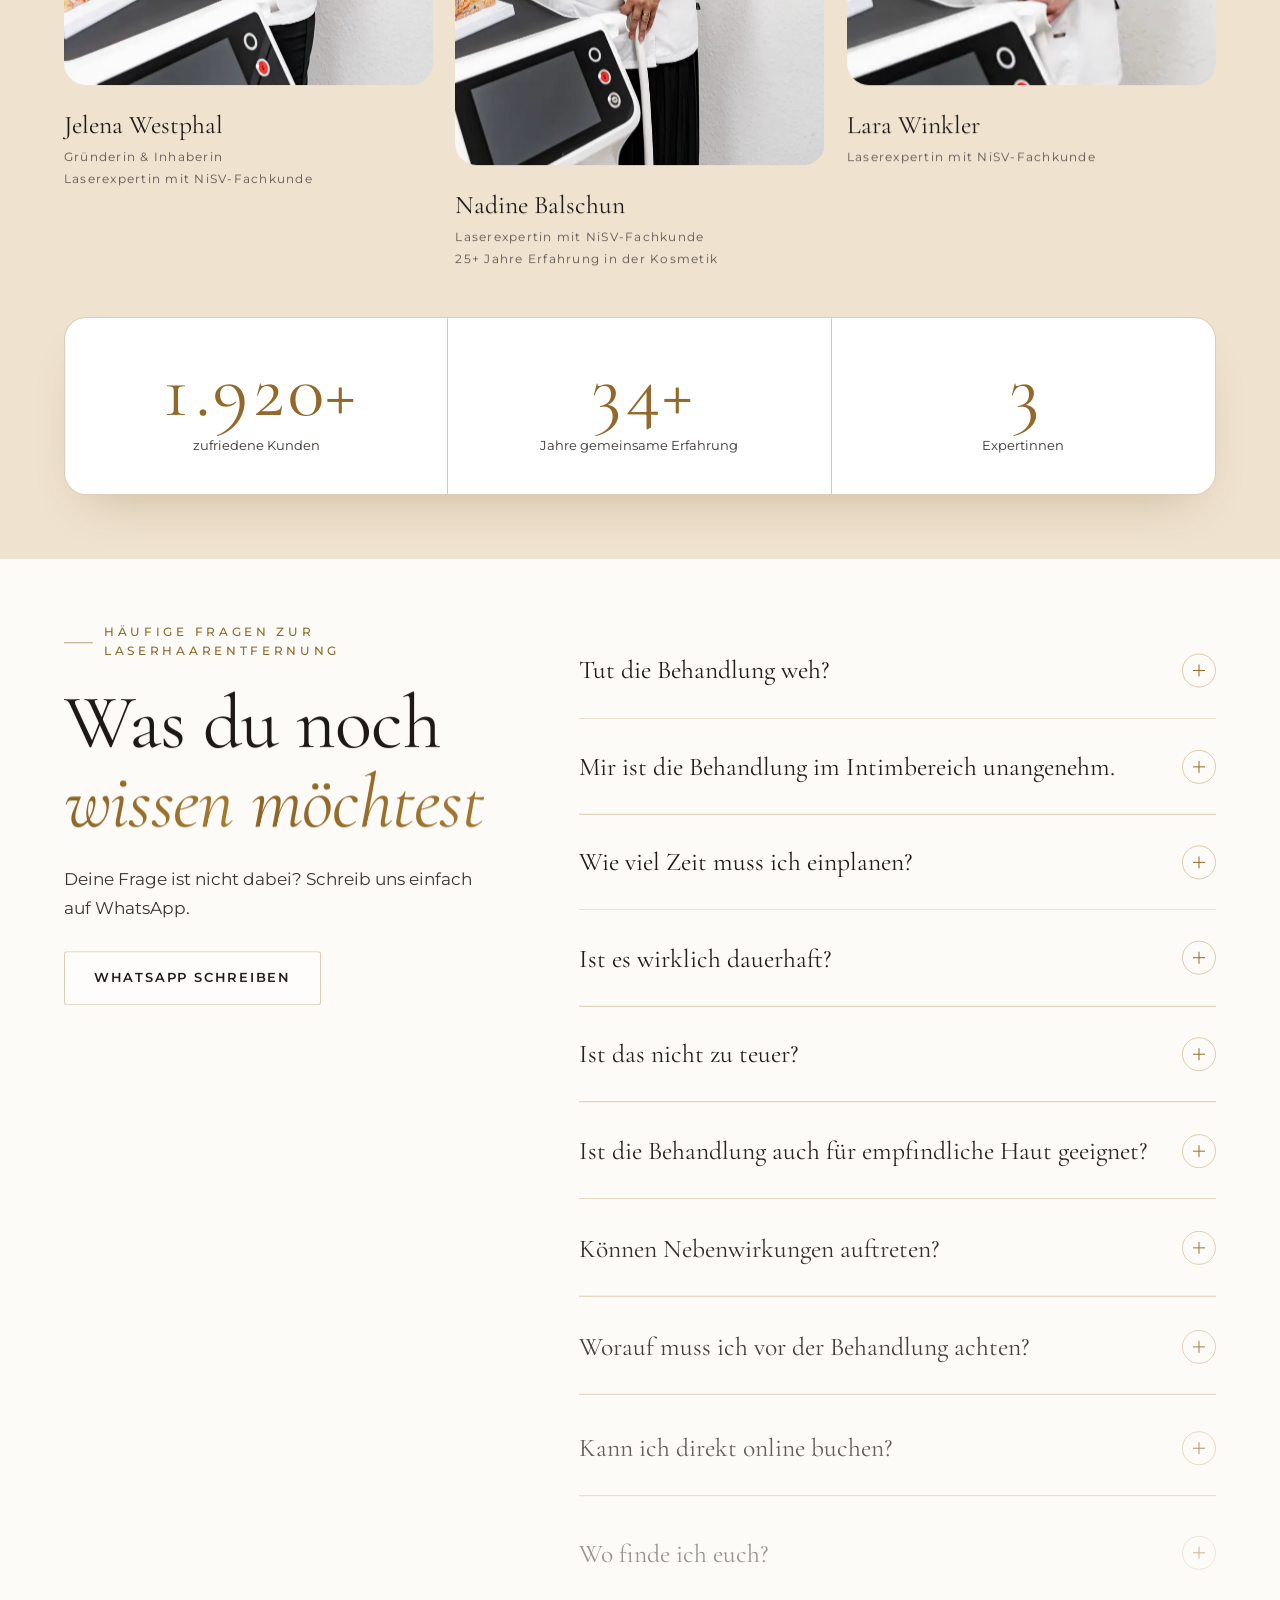
==== commit 48d959f0: "WhatsApp-Button unter beiden Formularen Co-Authored-By: Claude Opus 5.5 <noreply@anthropic.com>" ====
--- a/index.html
+++ b/index.html
@@ -275,7 +275,7 @@
   <link rel="preload" href="fonts/montserrat-latin-e56e84.woff2" as="font" type="font/woff2" crossorigin>
   <link rel="stylesheet" href="fonts/fonts.css">
 
-  <link rel="stylesheet" href="style.css?v=41">
+  <link rel="stylesheet" href="style.css?v=42">
 </head>
 <body>
 
@@ -379,6 +379,10 @@
             <p class="callback__note">Wir rufen dich innerhalb von 24 Stunden an. Kostenlos und unverbindlich. Den Termin vereinbaren wir erst gemeinsam im Gespräch.</p>
             <p class="callback__status" role="status" aria-live="polite"></p>
           </form>
+          <div class="callback__alt">
+            <p class="callback__alt-title">Lieber schreiben statt telefonieren?</p>
+            <a class="callback__wa" href="https://wa.me/4915906199525?text=Hallo%2C%20ich%20interessiere%20mich%20f%C3%BCr%20die%20Laserhaarentfernung%20und%20h%C3%A4tte%20gern%20eine%20kostenlose%20Beratung." target="_blank" rel="noopener"><span class="callback__wa-icon"><svg viewBox="0 0 24 24" aria-hidden="true"><path fill="currentColor" d="M.057 24l1.687-6.163a11.867 11.867 0 0 1-1.587-5.946C.16 5.335 5.495 0 12.05 0a11.817 11.817 0 0 1 8.413 3.488 11.824 11.824 0 0 1 3.48 8.414c-.003 6.557-5.338 11.892-11.893 11.892a11.9 11.9 0 0 1-5.688-1.448L.057 24zm6.597-3.807c1.676.995 3.276 1.591 5.392 1.592 5.448 0 9.886-4.434 9.889-9.885.002-5.462-4.415-9.89-9.881-9.892-5.452 0-9.887 4.434-9.889 9.884-.001 2.225.651 3.891 1.746 5.634l-.999 3.648 3.742-.981zm11.387-5.464c-.074-.124-.272-.198-.57-.347-.297-.149-1.758-.868-2.031-.967-.272-.099-.47-.149-.669.149-.198.297-.768.967-.941 1.165-.173.198-.347.223-.644.074-.297-.149-1.255-.462-2.39-1.475-.883-.788-1.48-1.761-1.653-2.059-.173-.297-.018-.458.13-.606.134-.133.297-.347.446-.521.151-.172.2-.296.3-.495.099-.198.05-.372-.025-.521-.075-.148-.669-1.611-.916-2.206-.242-.579-.487-.501-.669-.51l-.57-.01c-.198 0-.52.074-.792.372s-1.04 1.016-1.04 2.479 1.065 2.876 1.213 3.074c.149.198 2.095 3.2 5.076 4.487.709.306 1.263.489 1.694.626.712.226 1.36.194 1.872.118.571-.085 1.758-.719 2.006-1.413.248-.695.248-1.29.173-1.414z"/></svg></span><span>Schreib uns auf WhatsApp</span></a>
+          </div>
         </div>
       </div>
     </section>
@@ -986,6 +990,10 @@
             <p class="callback__note">Wir rufen dich innerhalb von 24 Stunden an. Kostenlos und unverbindlich. Den Termin vereinbaren wir erst gemeinsam im Gespräch.</p>
             <p class="callback__status" role="status" aria-live="polite"></p>
           </form>
+          <div class="callback__alt">
+            <p class="callback__alt-title">Lieber schreiben statt telefonieren?</p>
+            <a class="callback__wa" href="https://wa.me/4915906199525?text=Hallo%2C%20ich%20interessiere%20mich%20f%C3%BCr%20die%20Laserhaarentfernung%20und%20h%C3%A4tte%20gern%20eine%20kostenlose%20Beratung." target="_blank" rel="noopener"><span class="callback__wa-icon"><svg viewBox="0 0 24 24" aria-hidden="true"><path fill="currentColor" d="M.057 24l1.687-6.163a11.867 11.867 0 0 1-1.587-5.946C.16 5.335 5.495 0 12.05 0a11.817 11.817 0 0 1 8.413 3.488 11.824 11.824 0 0 1 3.48 8.414c-.003 6.557-5.338 11.892-11.893 11.892a11.9 11.9 0 0 1-5.688-1.448L.057 24zm6.597-3.807c1.676.995 3.276 1.591 5.392 1.592 5.448 0 9.886-4.434 9.889-9.885.002-5.462-4.415-9.89-9.881-9.892-5.452 0-9.887 4.434-9.889 9.884-.001 2.225.651 3.891 1.746 5.634l-.999 3.648 3.742-.981zm11.387-5.464c-.074-.124-.272-.198-.57-.347-.297-.149-1.758-.868-2.031-.967-.272-.099-.47-.149-.669.149-.198.297-.768.967-.941 1.165-.173.198-.347.223-.644.074-.297-.149-1.255-.462-2.39-1.475-.883-.788-1.48-1.761-1.653-2.059-.173-.297-.018-.458.13-.606.134-.133.297-.347.446-.521.151-.172.2-.296.3-.495.099-.198.05-.372-.025-.521-.075-.148-.669-1.611-.916-2.206-.242-.579-.487-.501-.669-.51l-.57-.01c-.198 0-.52.074-.792.372s-1.04 1.016-1.04 2.479 1.065 2.876 1.213 3.074c.149.198 2.095 3.2 5.076 4.487.709.306 1.263.489 1.694.626.712.226 1.36.194 1.872.118.571-.085 1.758-.719 2.006-1.413.248-.695.248-1.29.173-1.414z"/></svg></span><span>Schreib uns auf WhatsApp</span></a>
+          </div>
         </div>
       </div>
     </section>
--- a/style.css
+++ b/style.css
@@ -1863,3 +1863,15 @@
   .callback-section .callback-card { margin-top: 1.4rem; }
   .callback-section__trial { margin-top: 1.2rem; }
 }
+
+/* WhatsApp als Alternative direkt unter dem Formular */
+.callback__alt { margin-top: 1.3rem; padding-top: 1.2rem; border-top: 1px solid var(--line); text-align: center; }
+.callback__alt-title { margin-bottom: .7rem; font-size: .92rem; font-weight: 500; color: var(--text); }
+.callback__wa {
+  display: flex; align-items: center; justify-content: center; gap: .6rem; width: 100%;
+  padding: .85rem 1rem; border-radius: 6px; background: #fff; color: var(--text);
+  border: 1px solid #25D366; font-size: .92rem; font-weight: 500; transition: background .25s;
+}
+.callback__wa:hover { background: rgba(37, 211, 102, .1); }
+.callback__wa-icon { flex: none; display: grid; place-items: center; width: 28px; height: 28px; border-radius: 50%; background: #25D366; color: #fff; }
+.callback__wa-icon svg { width: 16px; height: 16px; }
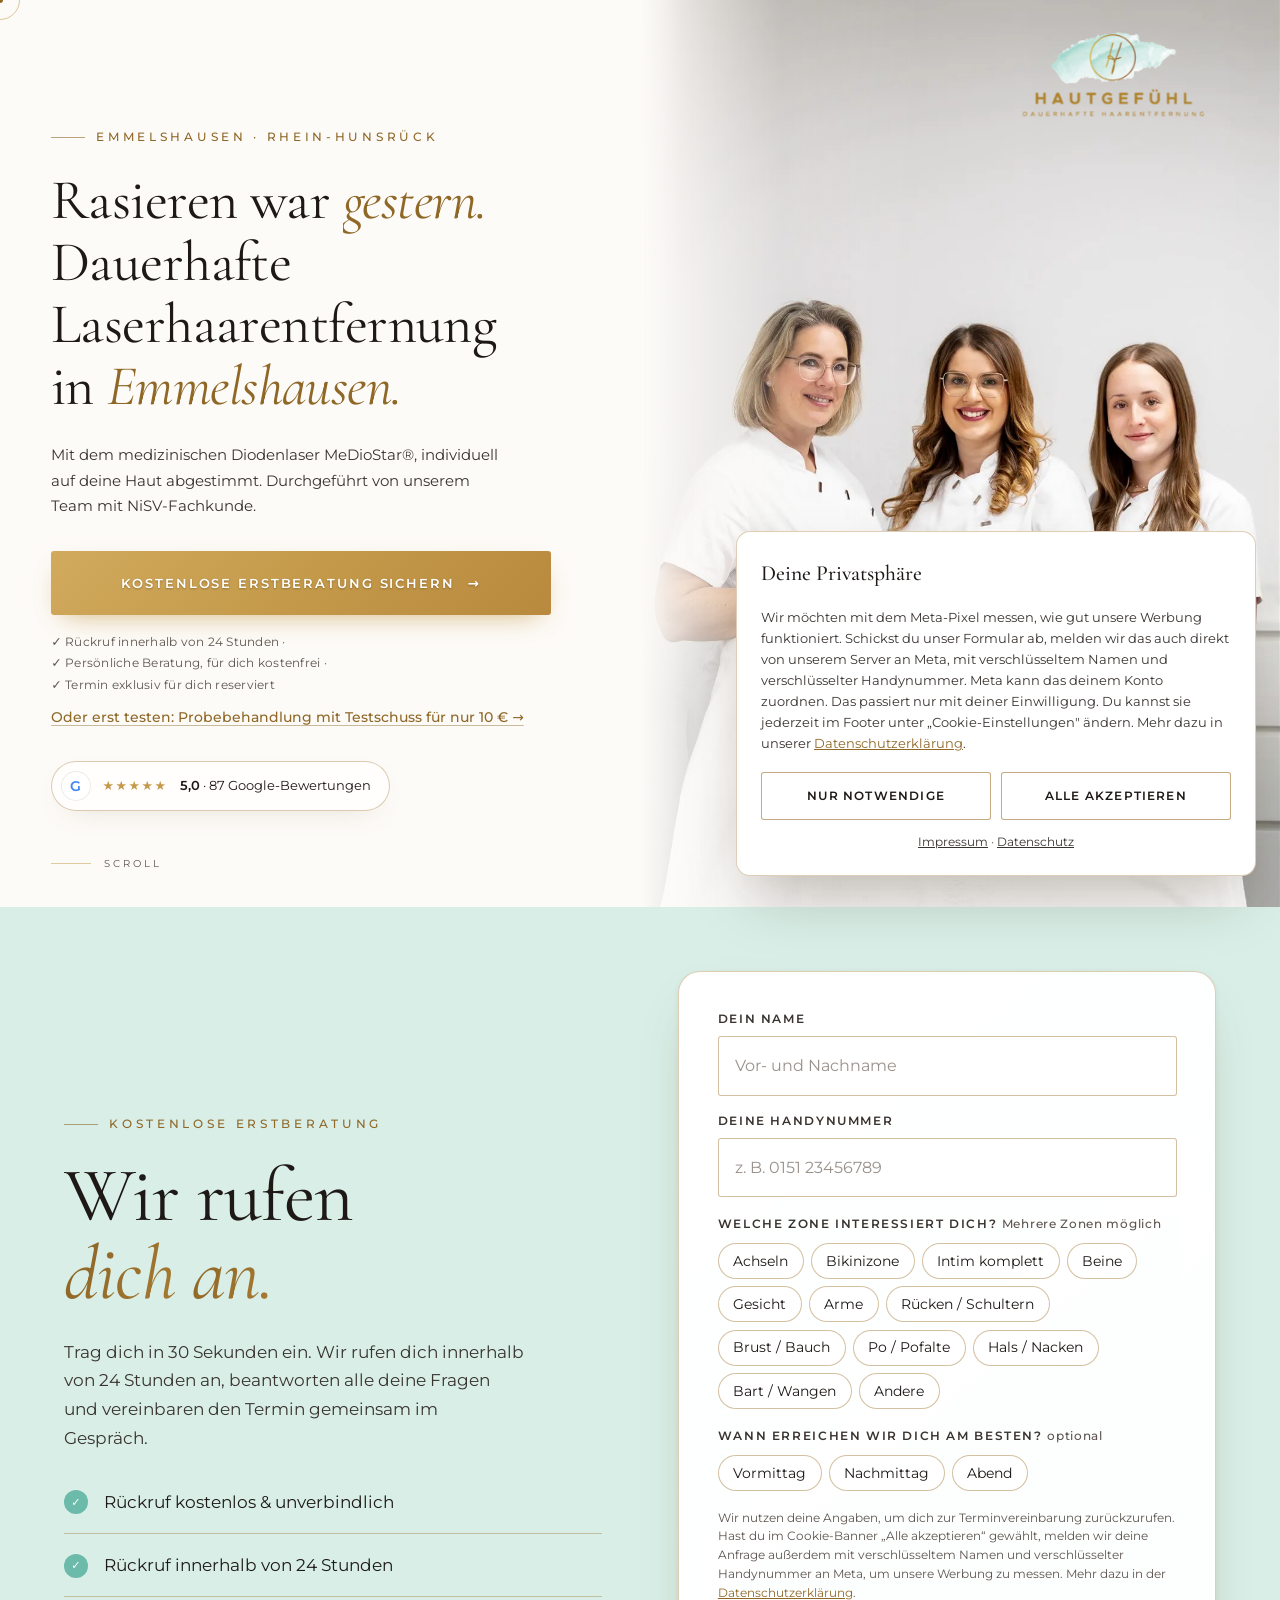
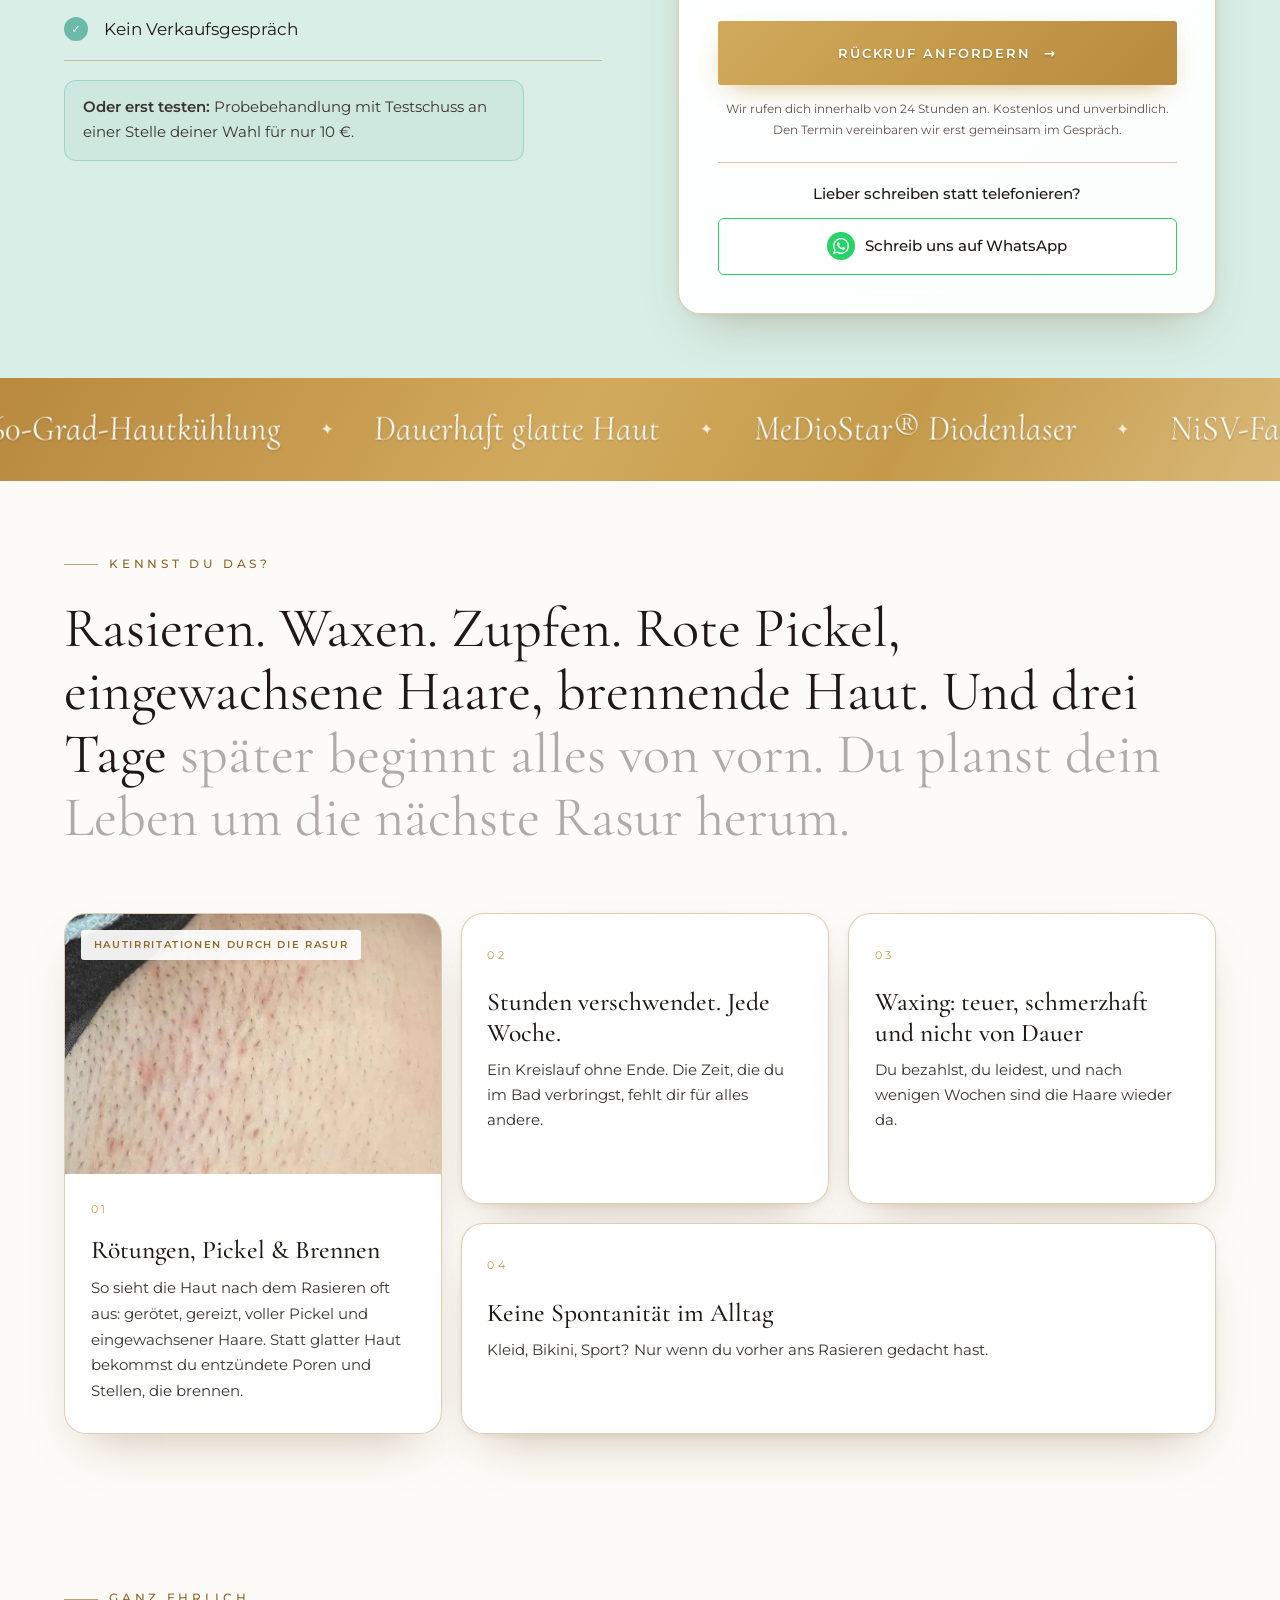
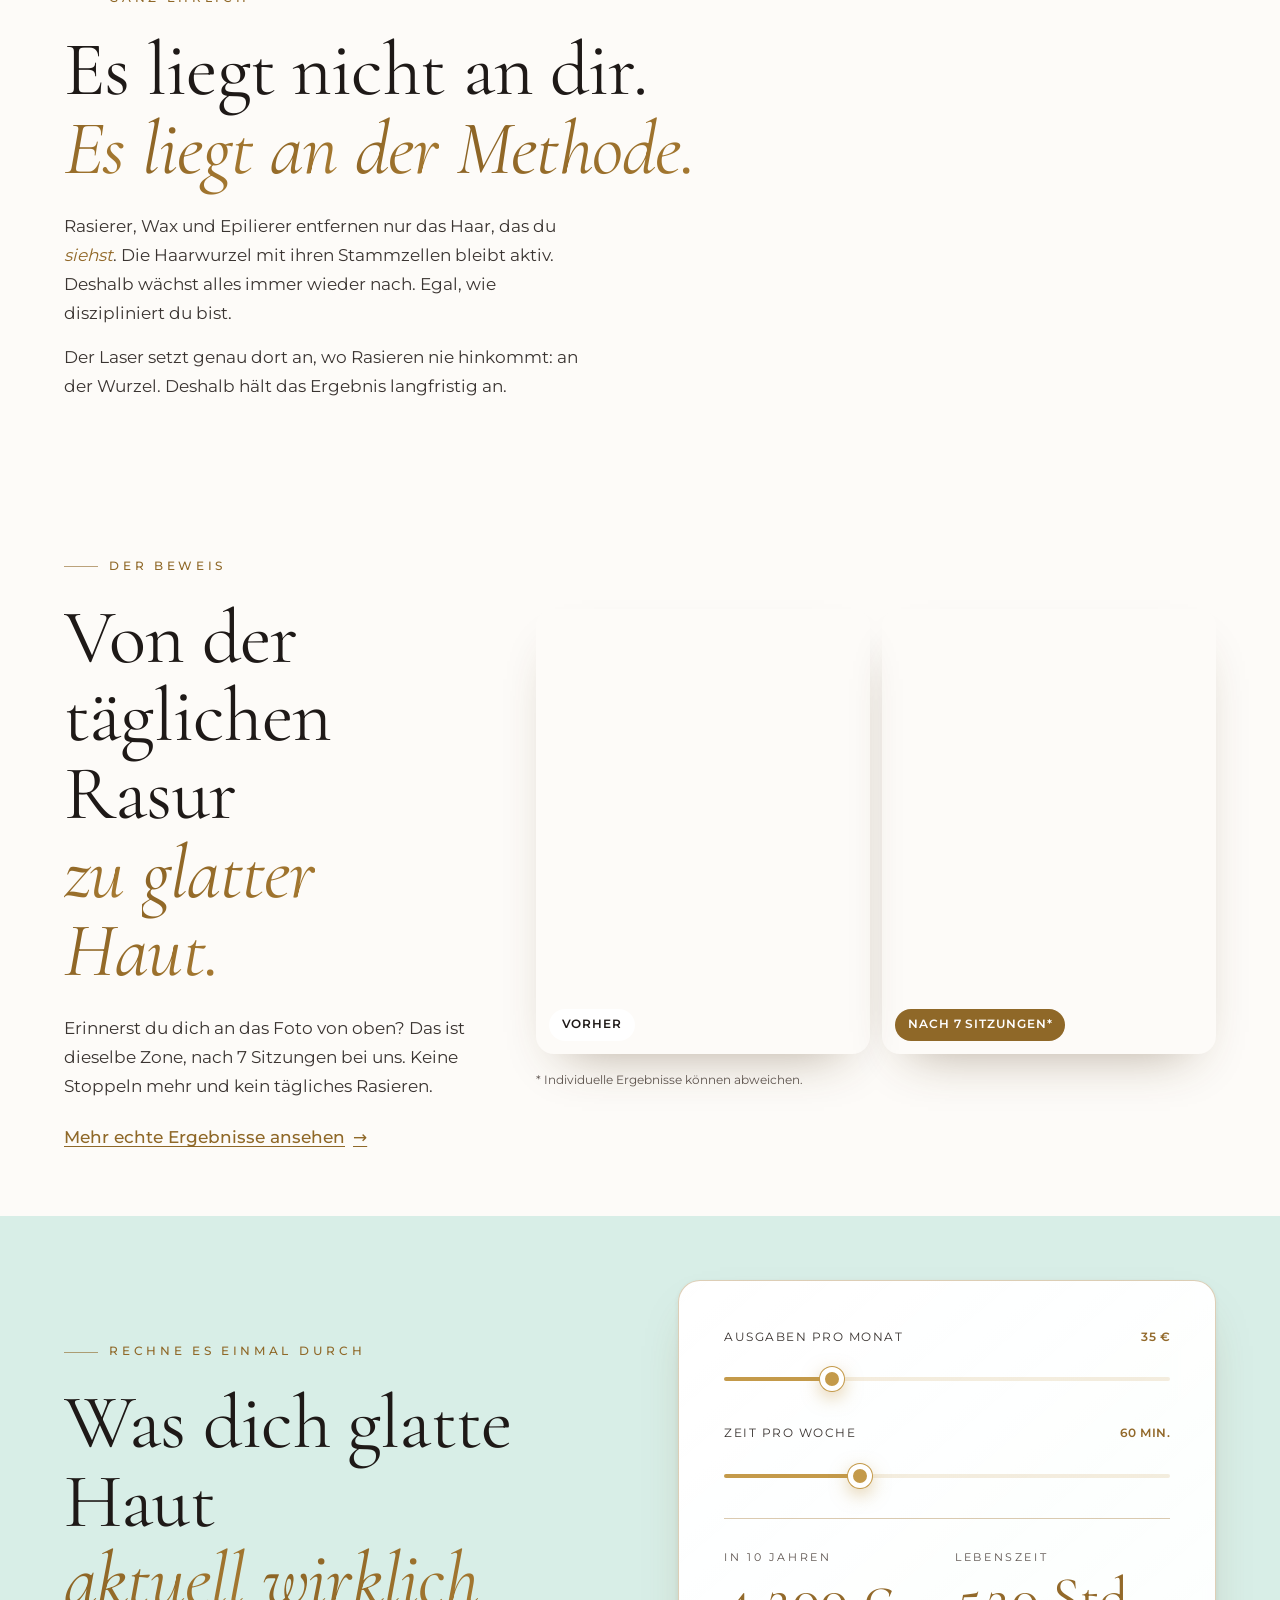
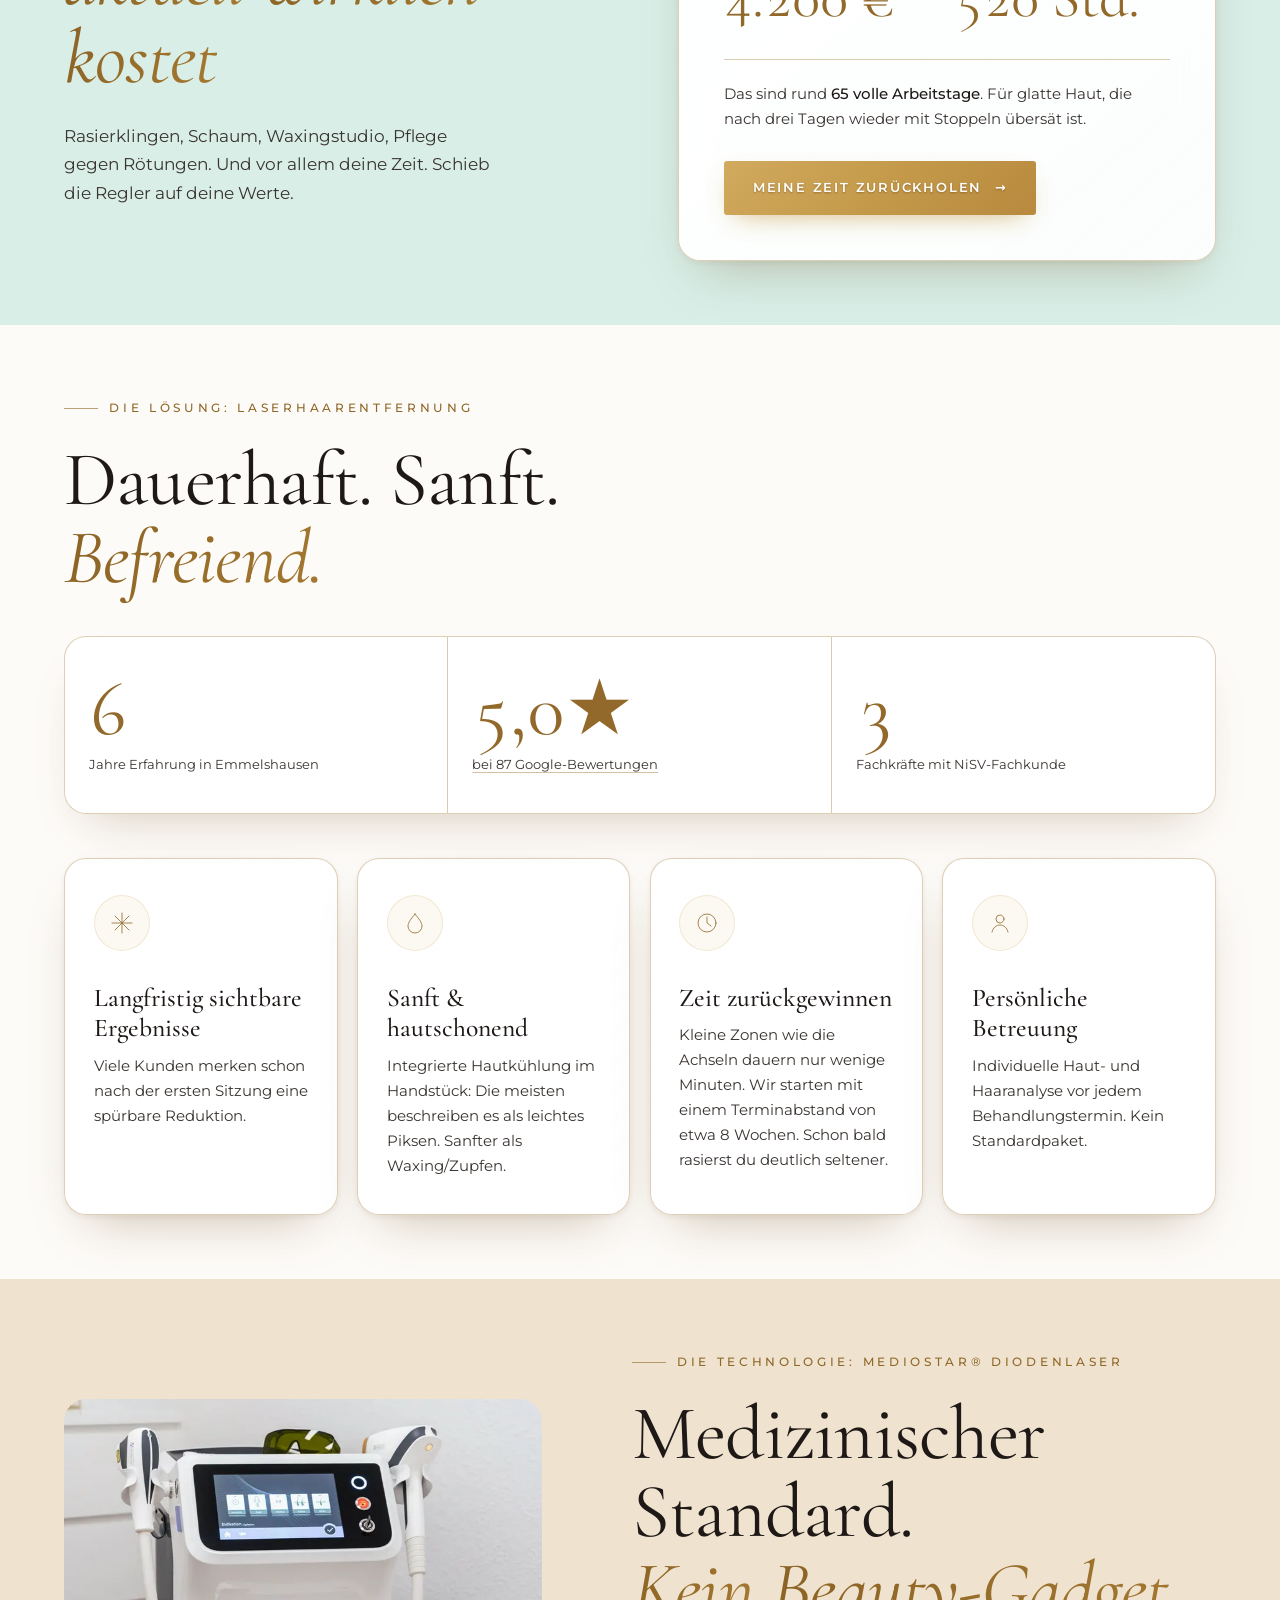
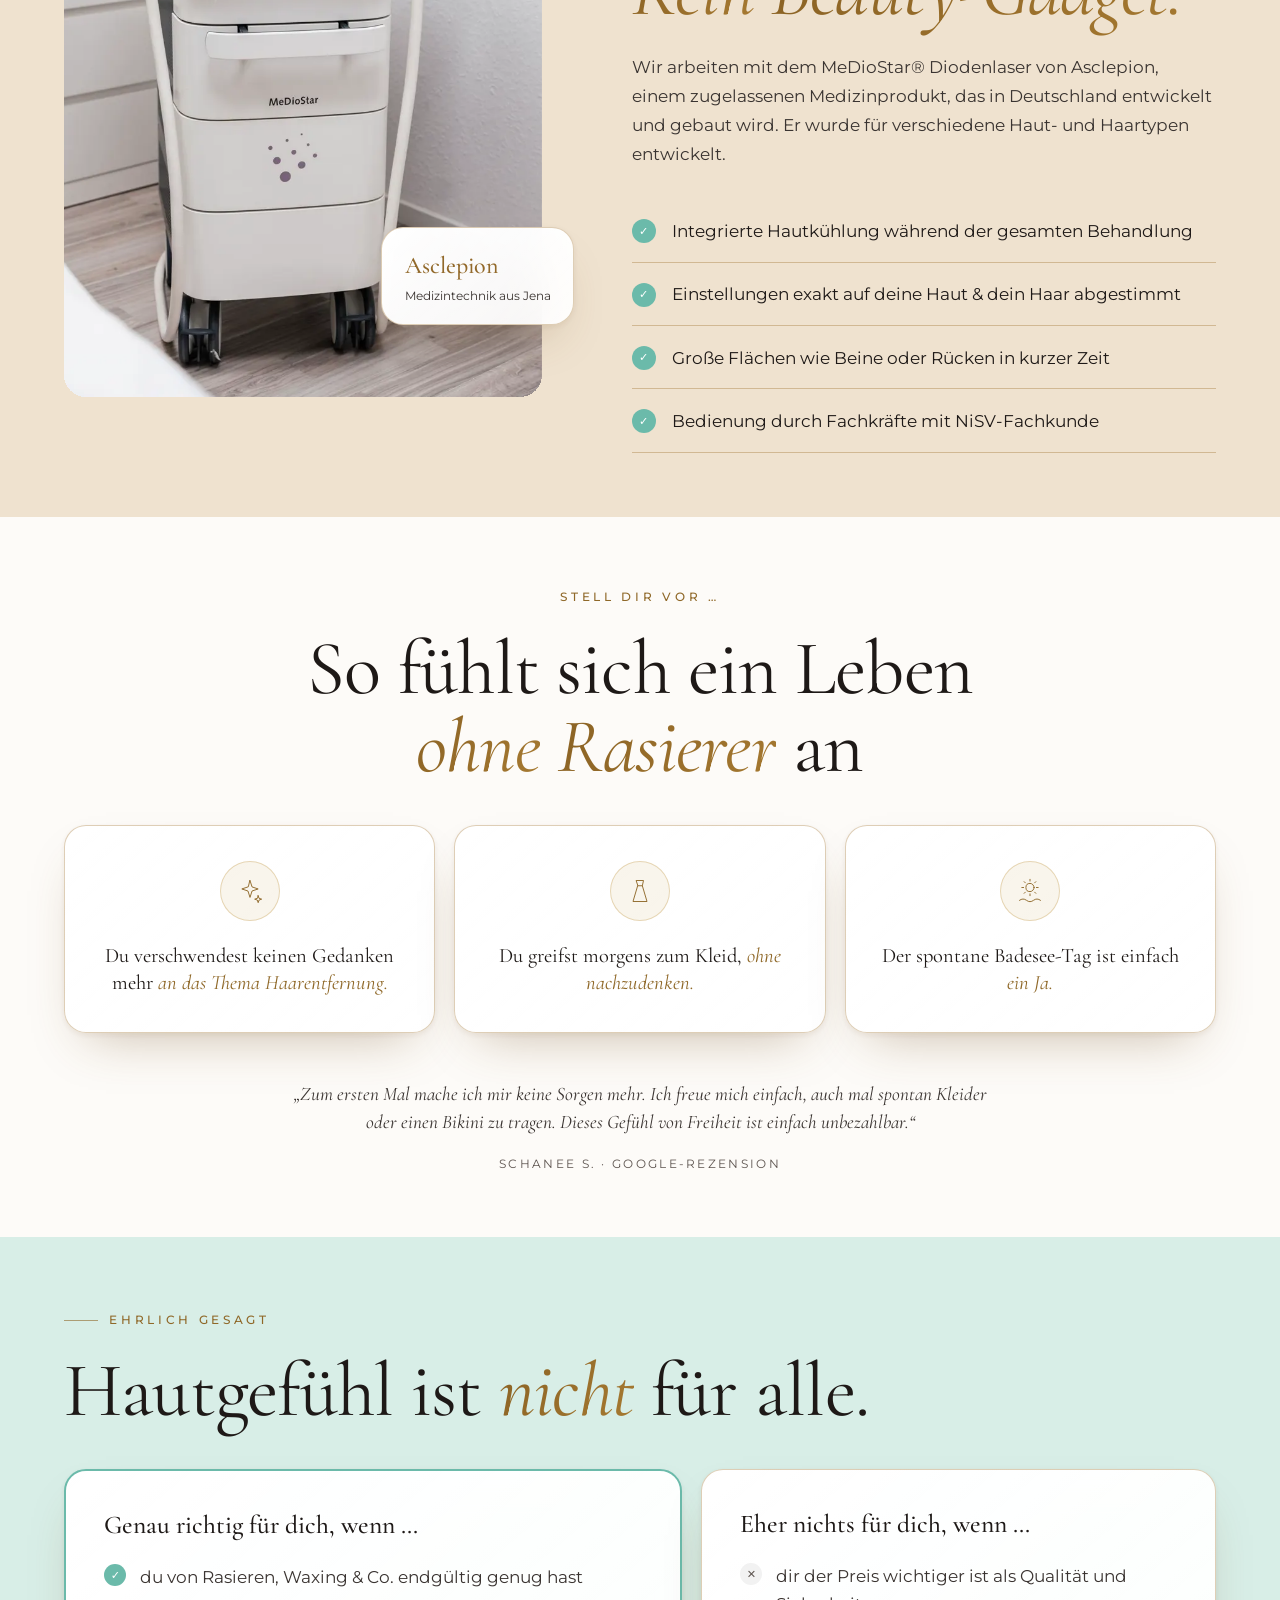
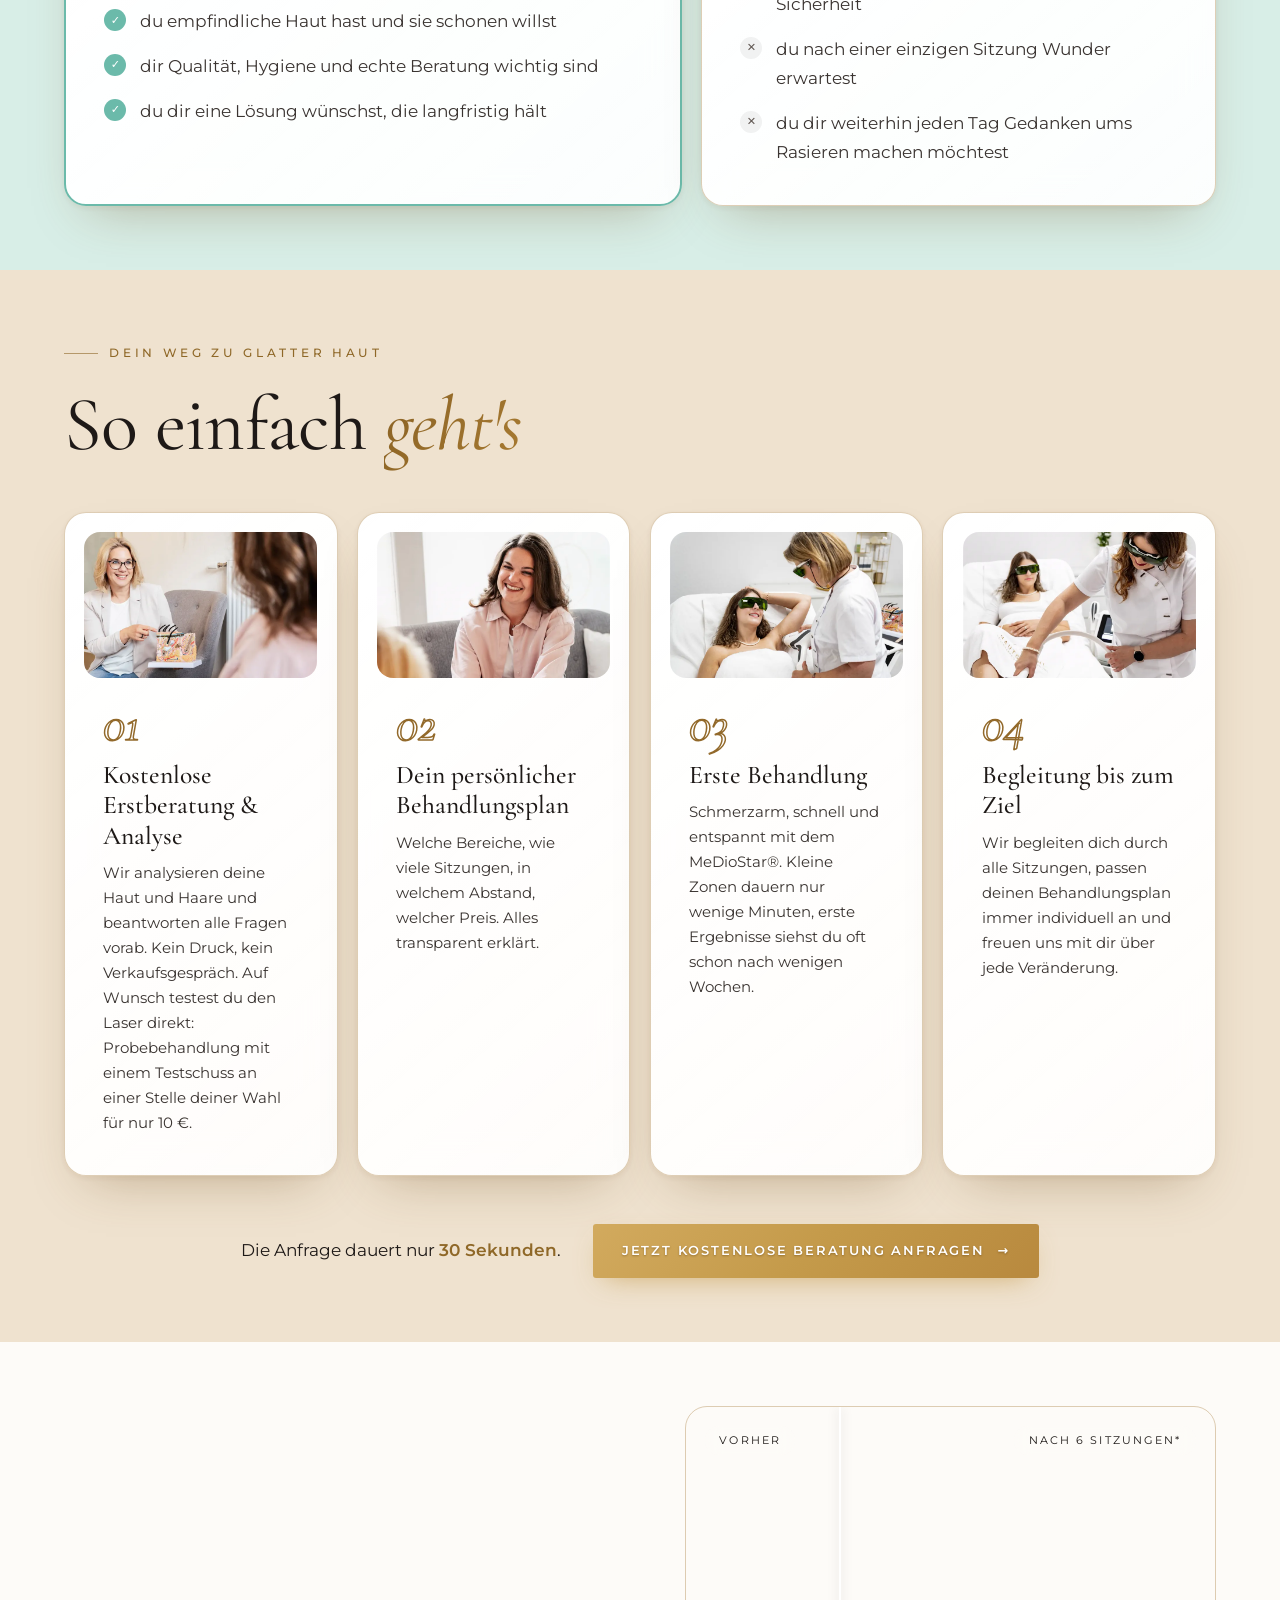
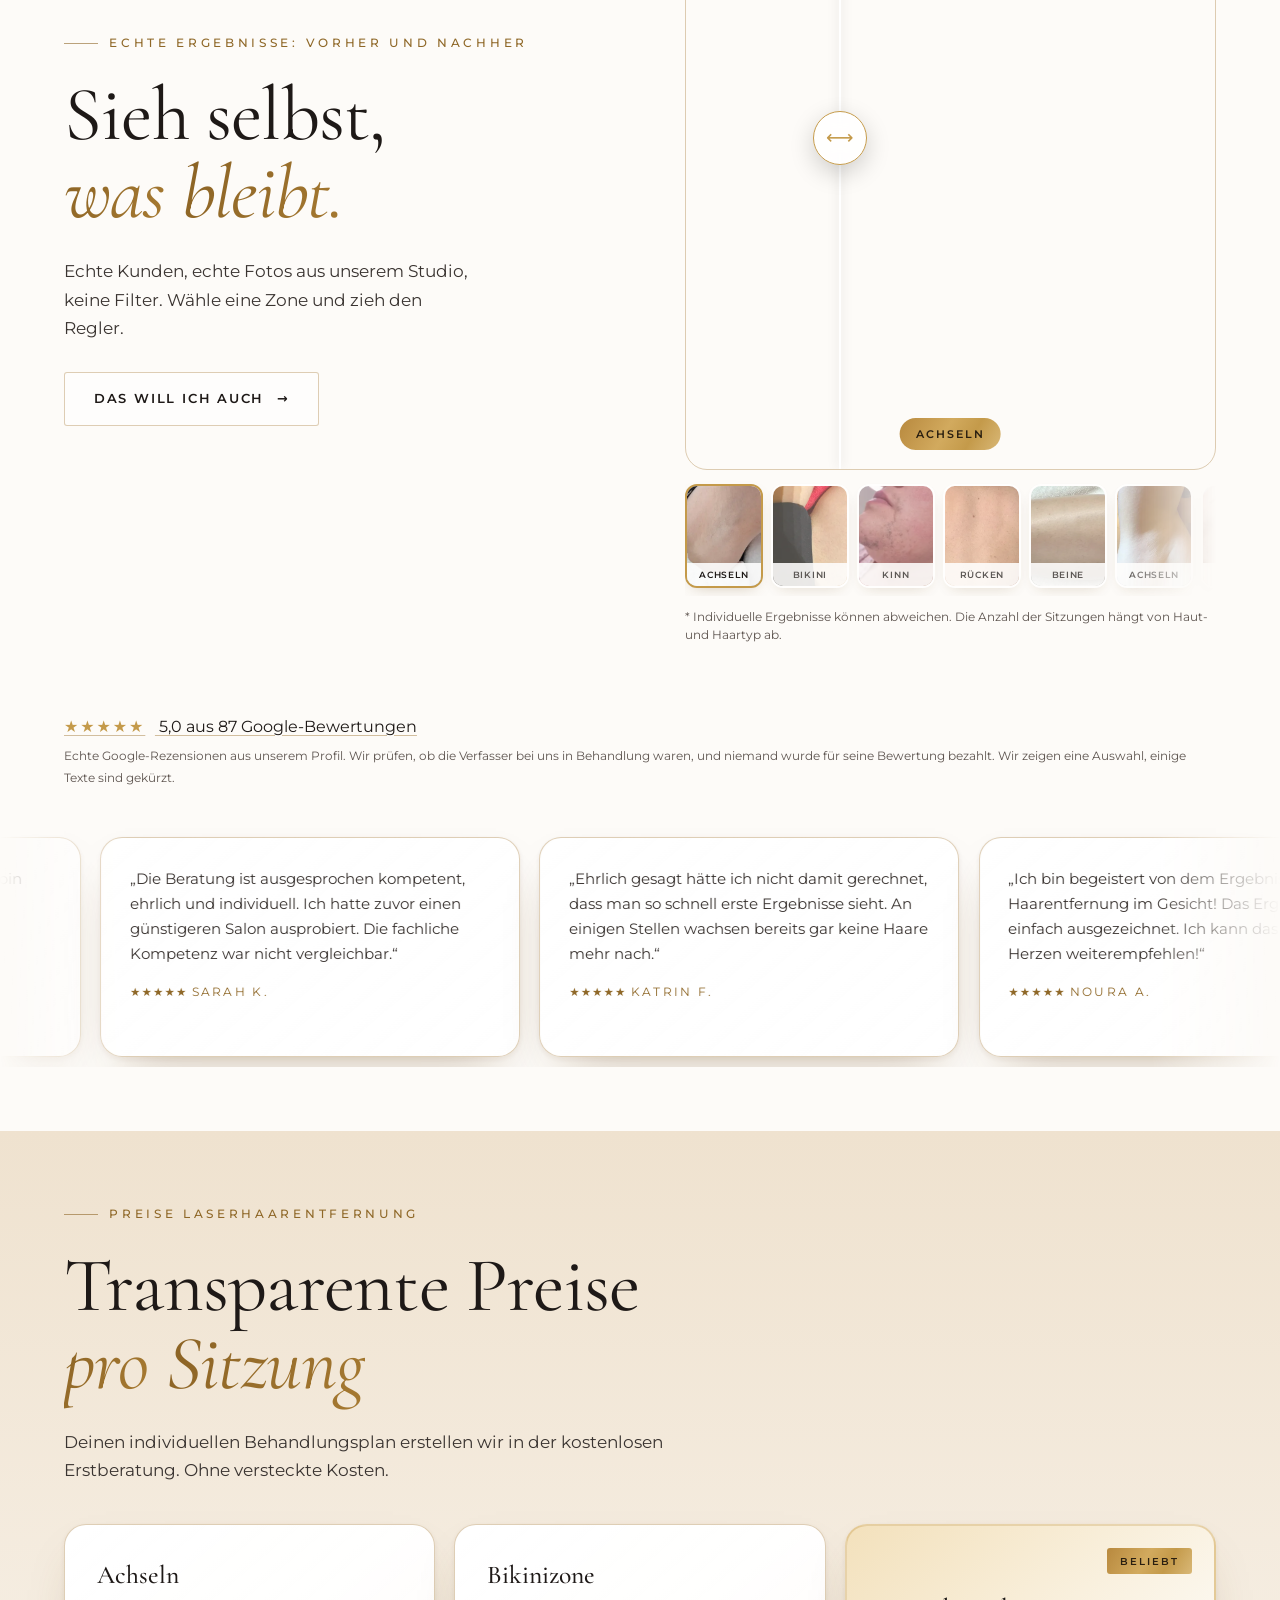
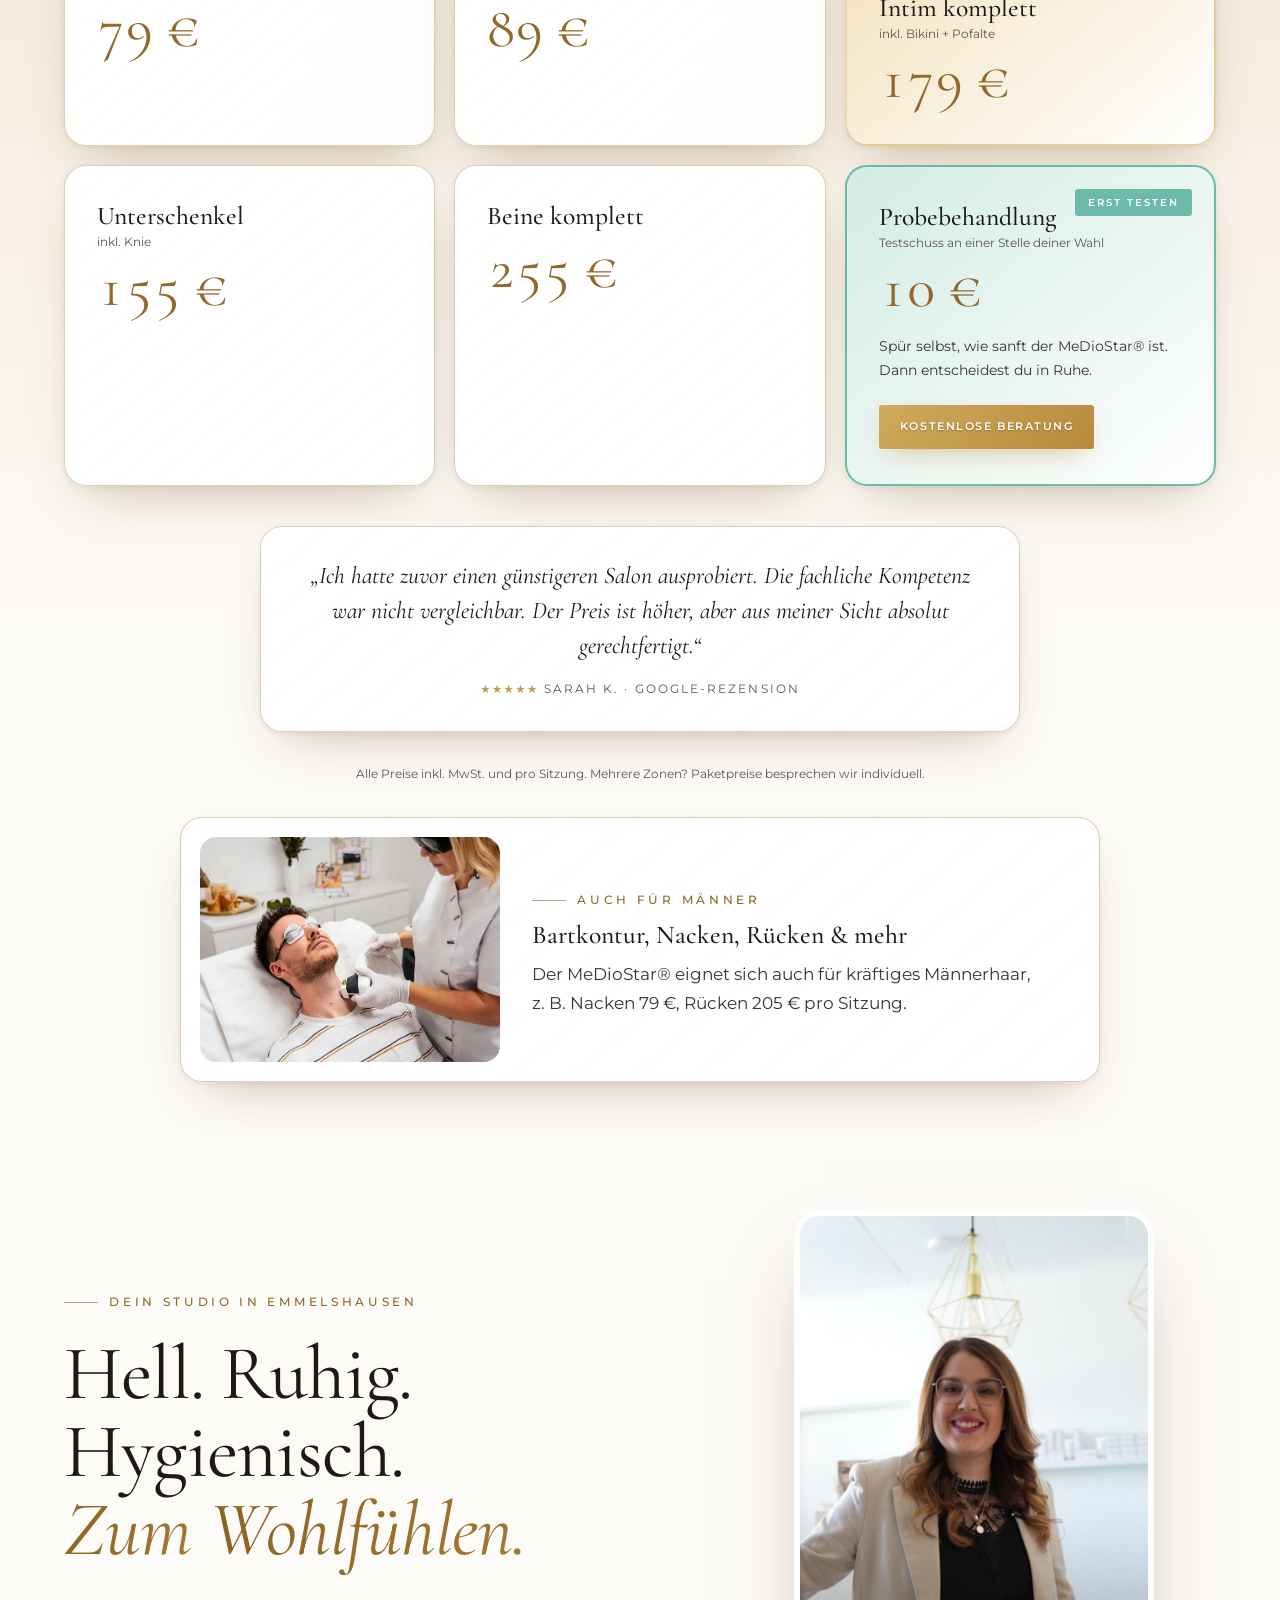
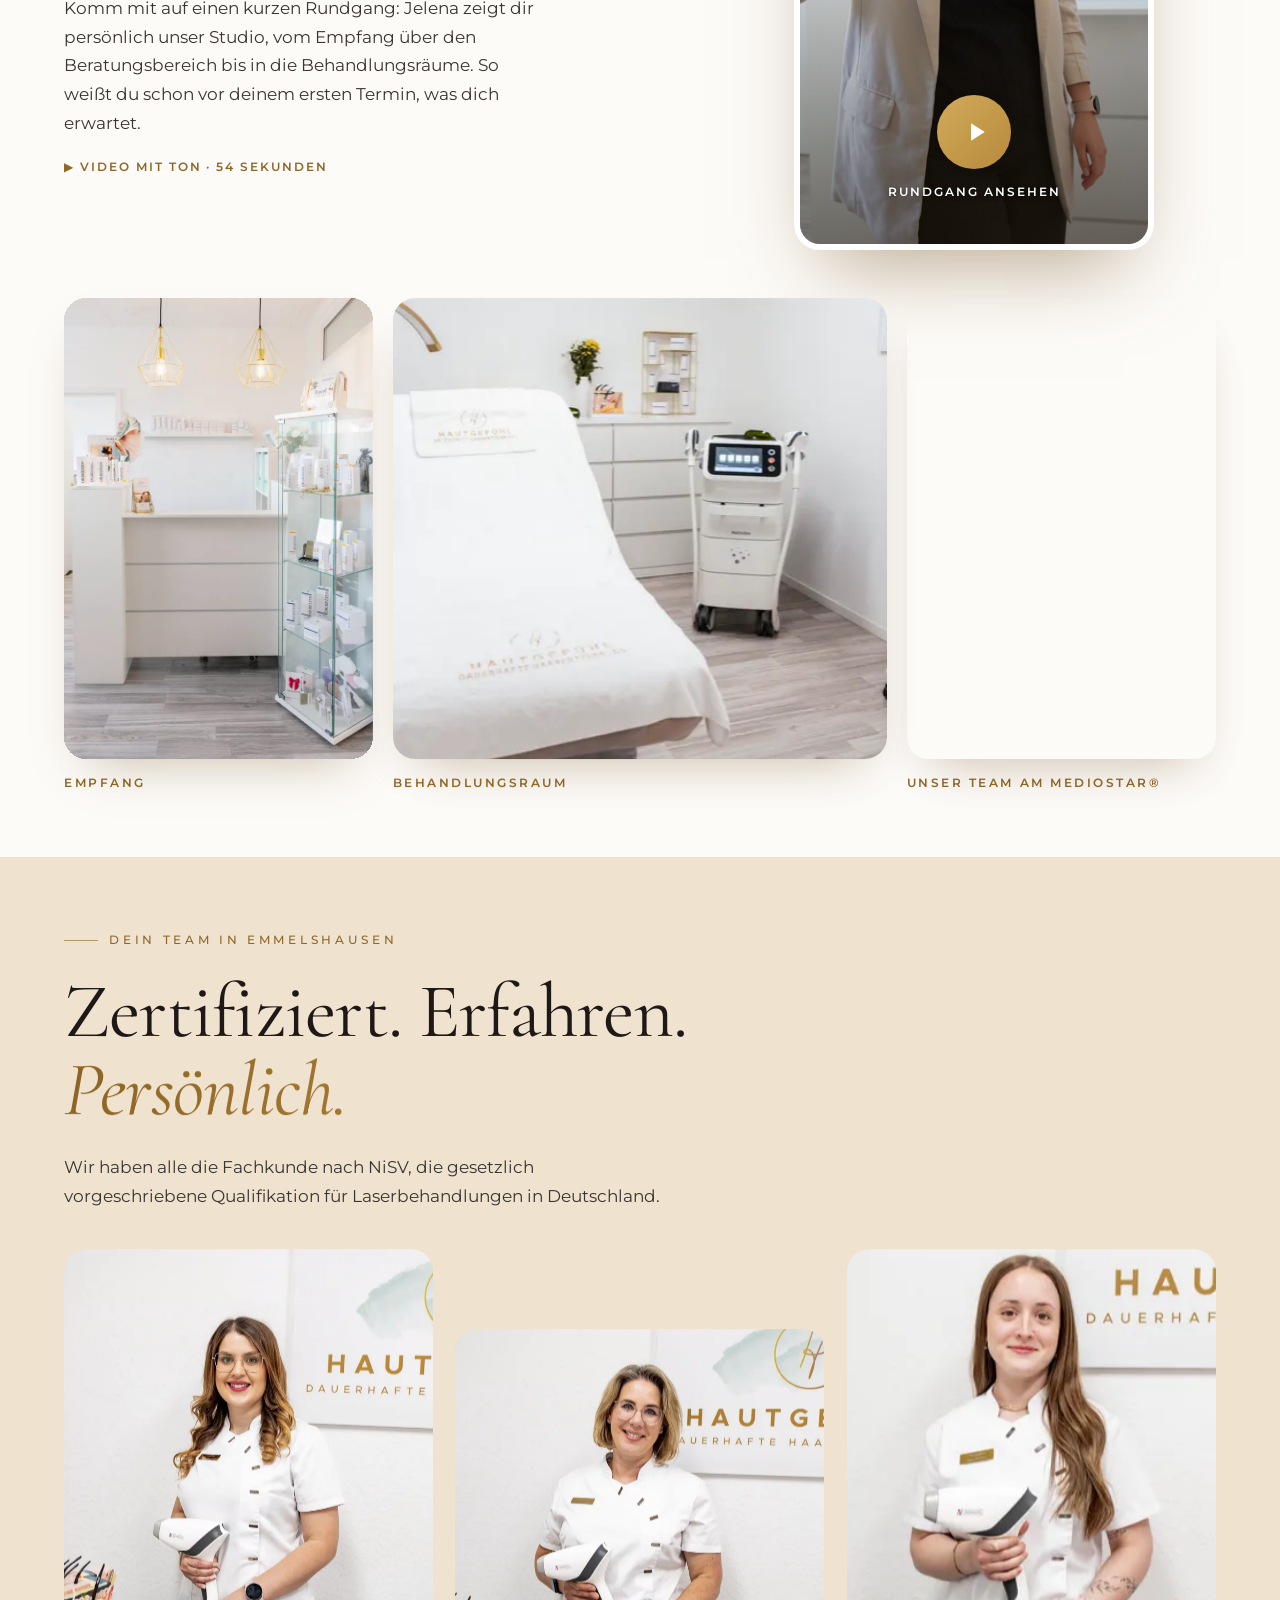
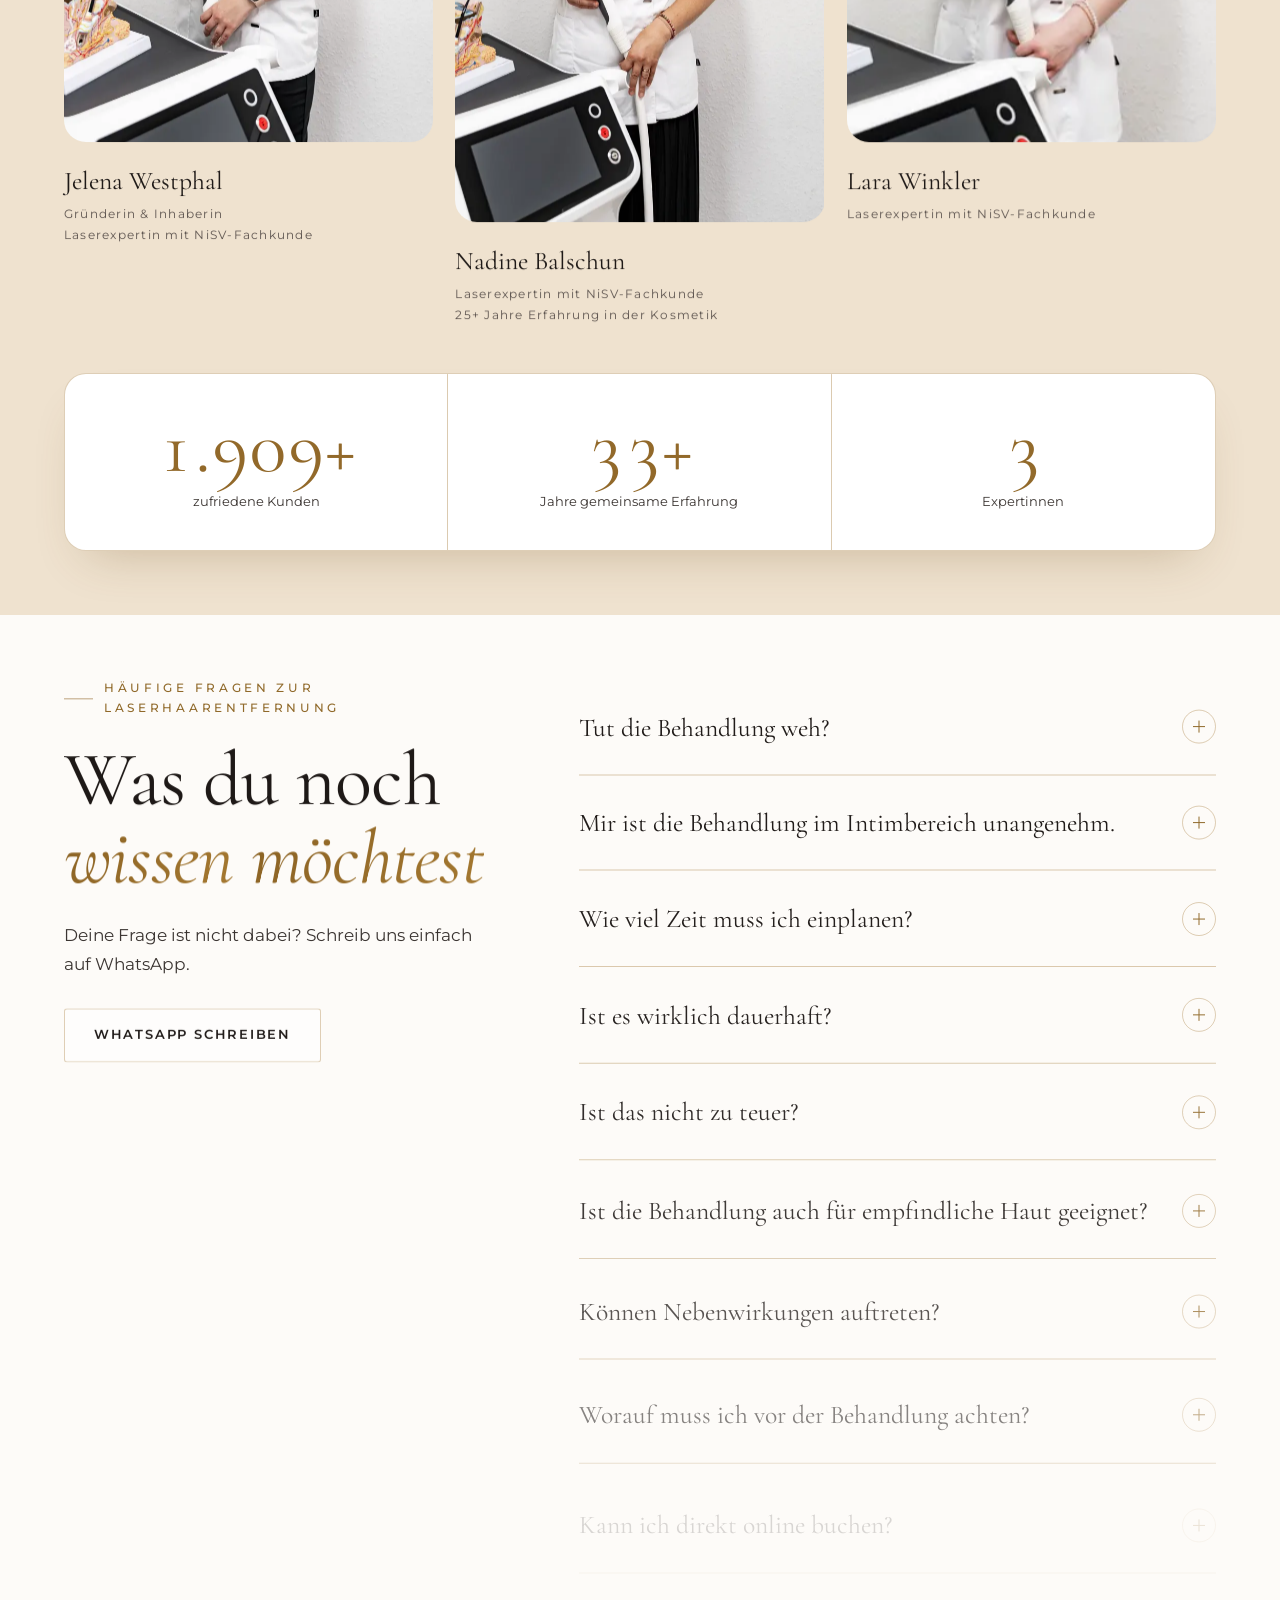
==== commit 028b22b2: "Datenschutz: Conversions API in Formular-Hinweis und Cookie-Banner offengelegt, Banner-Version erhöh" ====
--- a/index.html
+++ b/index.html
@@ -370,7 +370,7 @@
               <legend>Wann erreichen wir dich am besten? <small>optional</small></legend>
               <div class="chips"><label class="chip"><input type="radio" name="zeit" value="Vormittag"><span>Vormittag</span></label><label class="chip"><input type="radio" name="zeit" value="Nachmittag"><span>Nachmittag</span></label><label class="chip"><input type="radio" name="zeit" value="Abend"><span>Abend</span></label></div>
             </fieldset>
-            <p class="callback__privacy">Wir nutzen deine Angaben nur, um dich zur Terminvereinbarung zurückzurufen. Mehr dazu in der <a href="https://hautgefuehl-emmelshausen.de/datenschutz-hautgefuehl-studio-emmelshausen/" target="_blank" rel="noopener">Datenschutzerklärung</a>.</p>
+            <p class="callback__privacy">Wir nutzen deine Angaben, um dich zur Terminvereinbarung zurückzurufen. Hast du im Cookie-Banner „Alle akzeptieren“ gewählt, melden wir deine Anfrage außerdem mit verschlüsseltem Namen und verschlüsselter Handynummer an Meta, um unsere Werbung zu messen. Mehr dazu in der <a href="https://hautgefuehl-emmelshausen.de/datenschutz-hautgefuehl-studio-emmelshausen/" target="_blank" rel="noopener">Datenschutzerklärung</a>.</p>
             <div class="callback__hp" aria-hidden="true"><label>Website <input type="text" name="website" tabindex="-1" autocomplete="off"></label></div>
             <input type="hidden" name="t" value="">
             <input type="hidden" name="quelle" value="">
@@ -981,7 +981,7 @@
               <legend>Wann erreichen wir dich am besten? <small>optional</small></legend>
               <div class="chips"><label class="chip"><input type="radio" name="zeit" value="Vormittag"><span>Vormittag</span></label><label class="chip"><input type="radio" name="zeit" value="Nachmittag"><span>Nachmittag</span></label><label class="chip"><input type="radio" name="zeit" value="Abend"><span>Abend</span></label></div>
             </fieldset>
-            <p class="callback__privacy">Wir nutzen deine Angaben nur, um dich zur Terminvereinbarung zurückzurufen. Mehr dazu in der <a href="https://hautgefuehl-emmelshausen.de/datenschutz-hautgefuehl-studio-emmelshausen/" target="_blank" rel="noopener">Datenschutzerklärung</a>.</p>
+            <p class="callback__privacy">Wir nutzen deine Angaben, um dich zur Terminvereinbarung zurückzurufen. Hast du im Cookie-Banner „Alle akzeptieren“ gewählt, melden wir deine Anfrage außerdem mit verschlüsseltem Namen und verschlüsselter Handynummer an Meta, um unsere Werbung zu messen. Mehr dazu in der <a href="https://hautgefuehl-emmelshausen.de/datenschutz-hautgefuehl-studio-emmelshausen/" target="_blank" rel="noopener">Datenschutzerklärung</a>.</p>
             <div class="callback__hp" aria-hidden="true"><label>Website <input type="text" name="website" tabindex="-1" autocomplete="off"></label></div>
             <input type="hidden" name="t" value="">
             <input type="hidden" name="quelle" value="">
@@ -1024,7 +1024,7 @@
   <!-- Einwilligung (Cookie-Banner) -->
   <div class="consent" id="consent" role="dialog" aria-live="polite" aria-label="Cookie-Einstellungen" hidden>
     <p class="consent__title">Deine Privatsphäre</p>
-    <p class="consent__text">Wir möchten mit dem Meta-Pixel messen, wie gut unsere Werbung funktioniert. Das passiert nur mit deiner Einwilligung. Du kannst sie jederzeit im Footer unter „Cookie-Einstellungen" ändern. Mehr dazu in unserer <a href="https://hautgefuehl-emmelshausen.de/datenschutz-hautgefuehl-studio-emmelshausen/" target="_blank" rel="noopener">Datenschutzerklärung</a>.</p>
+    <p class="consent__text">Wir möchten mit dem Meta-Pixel messen, wie gut unsere Werbung funktioniert. Schickst du unser Formular ab, melden wir das auch direkt von unserem Server an Meta, mit verschlüsseltem Namen und verschlüsselter Handynummer. Meta kann das deinem Konto zuordnen. Das passiert nur mit deiner Einwilligung. Du kannst sie jederzeit im Footer unter „Cookie-Einstellungen" ändern. Mehr dazu in unserer <a href="https://hautgefuehl-emmelshausen.de/datenschutz-hautgefuehl-studio-emmelshausen/" target="_blank" rel="noopener">Datenschutzerklärung</a>.</p>
     <div class="consent__actions">
       <button type="button" class="consent__btn" data-consent="necessary">Nur notwendige</button>
       <button type="button" class="consent__btn" data-consent="all">Alle akzeptieren</button>
@@ -1036,7 +1036,7 @@
   <script src="vendor/gsap.min.js"></script>
   <script src="vendor/ScrollTrigger.min.js"></script>
   <script src="vendor/lenis.min.js"></script>
-  <script src="consent.js?v=6"></script>
+  <script src="consent.js?v=7"></script>
   <script src="main.js?v=20"></script>
 </body>
 </html>
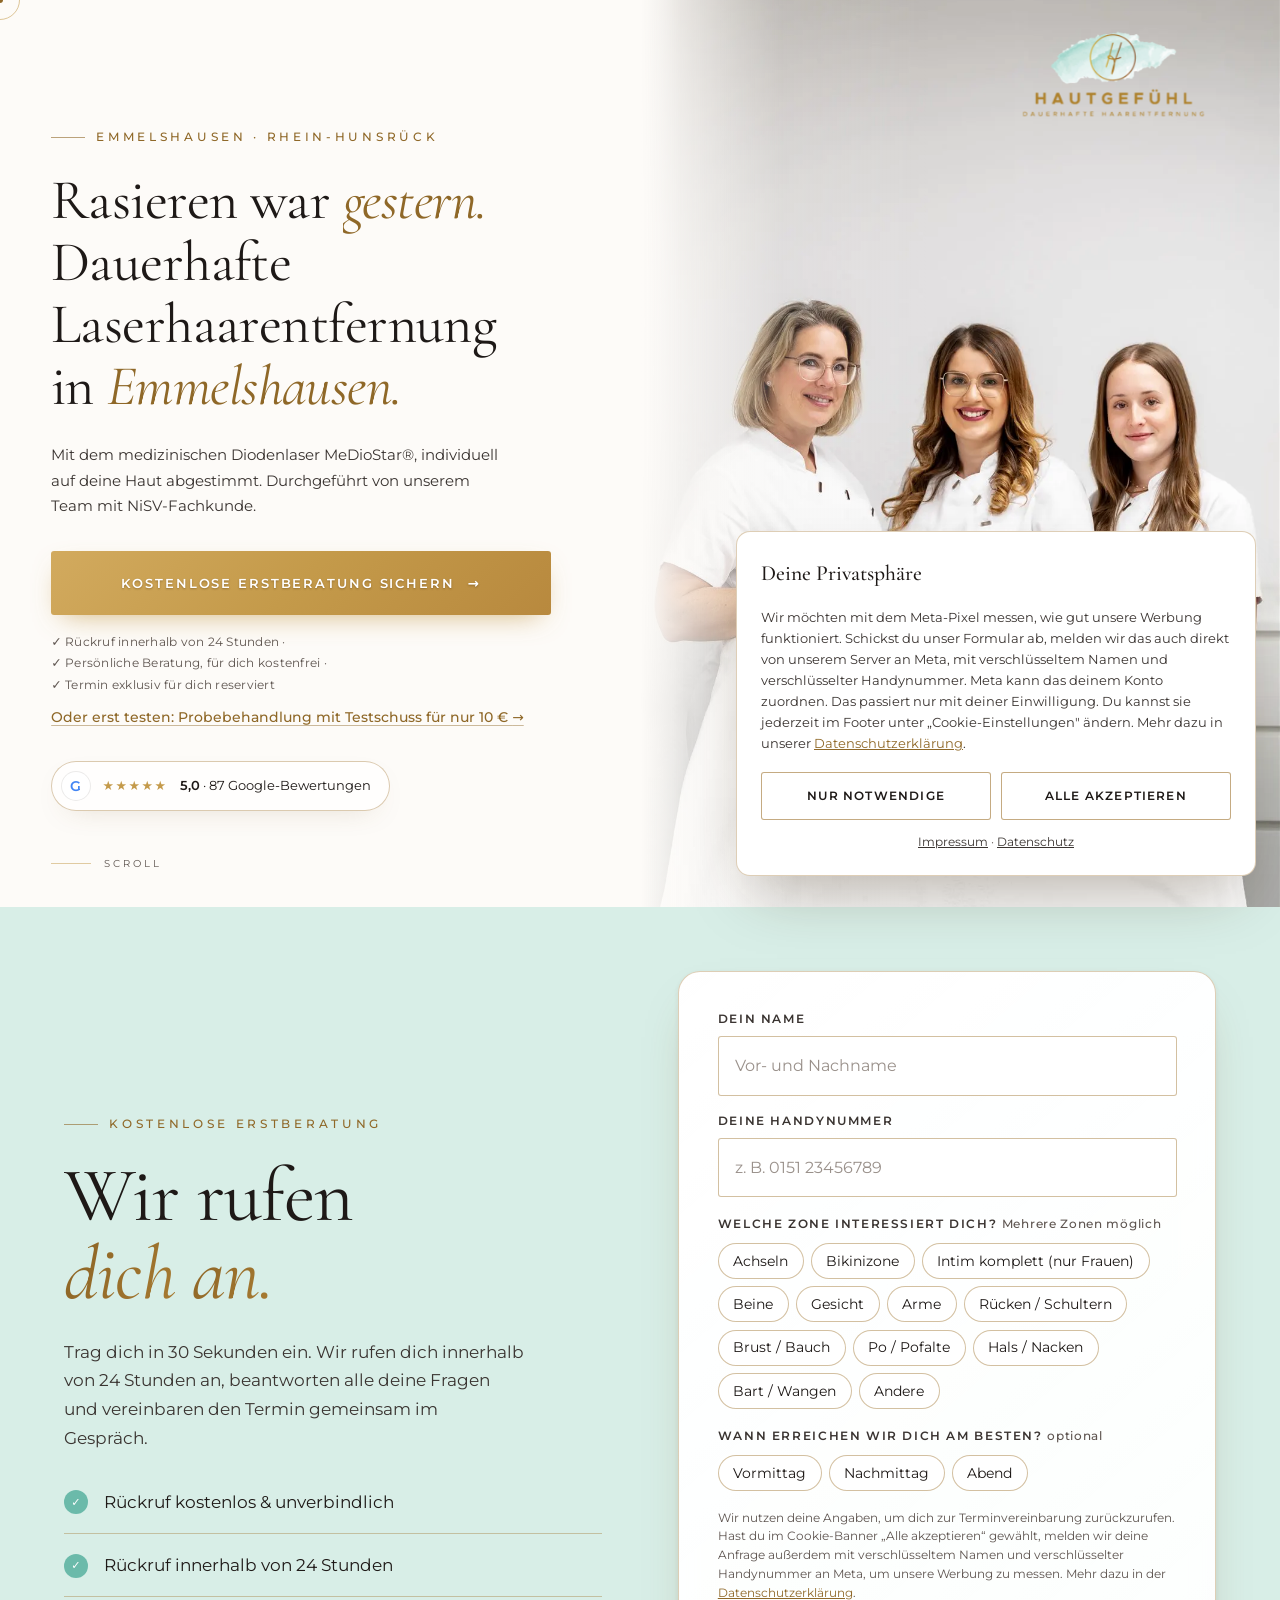
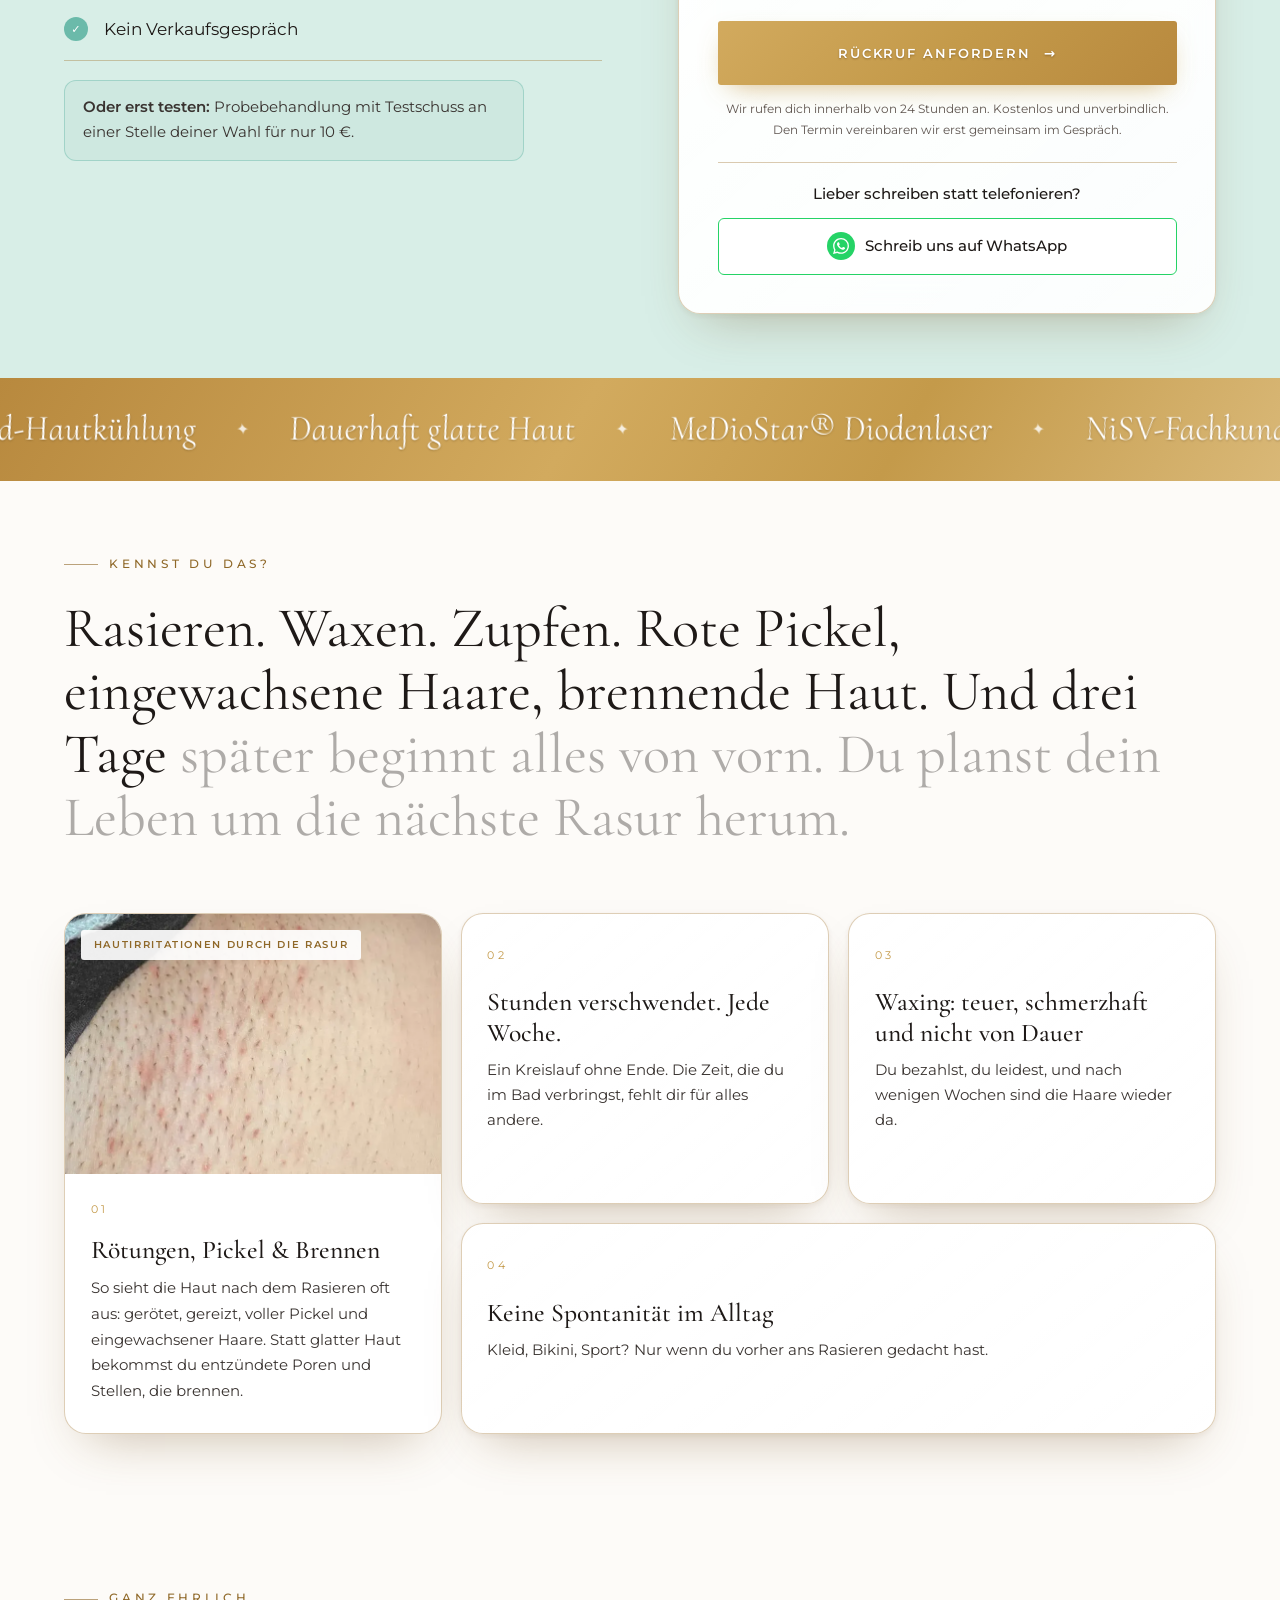
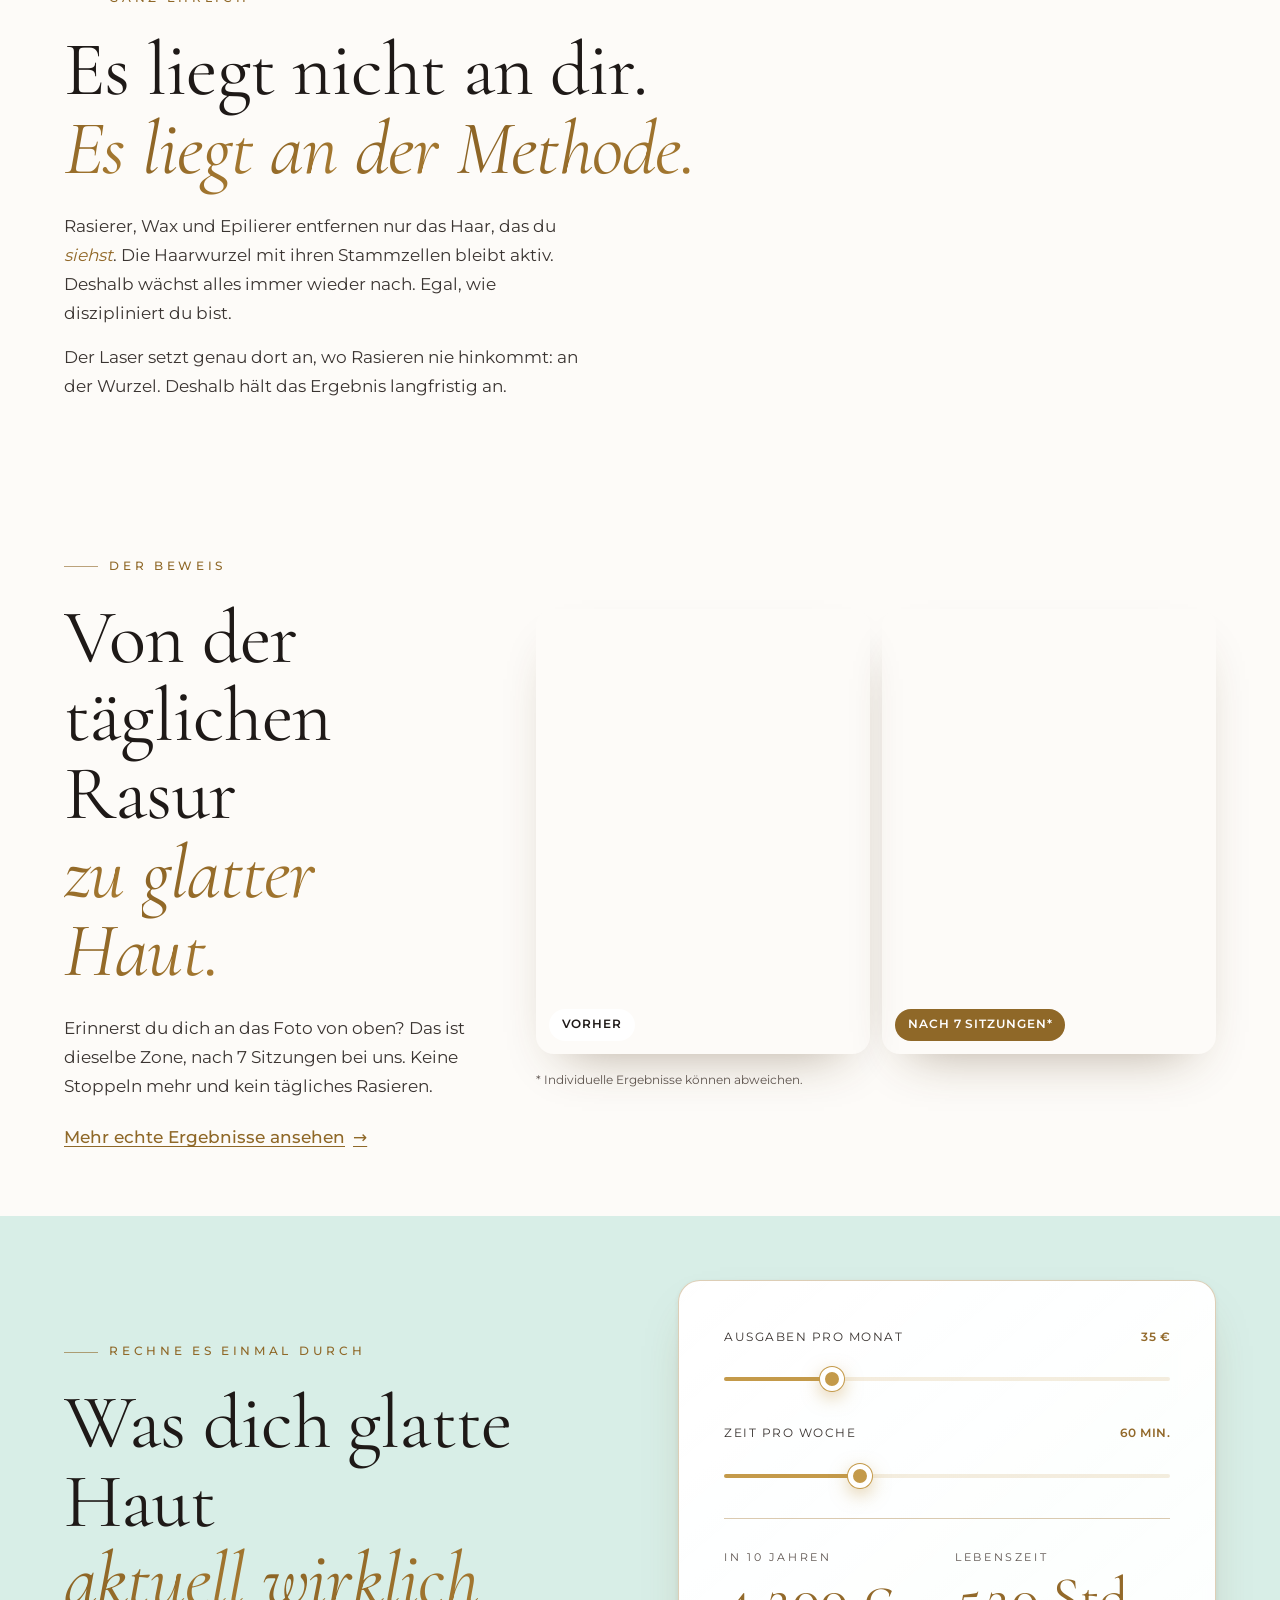
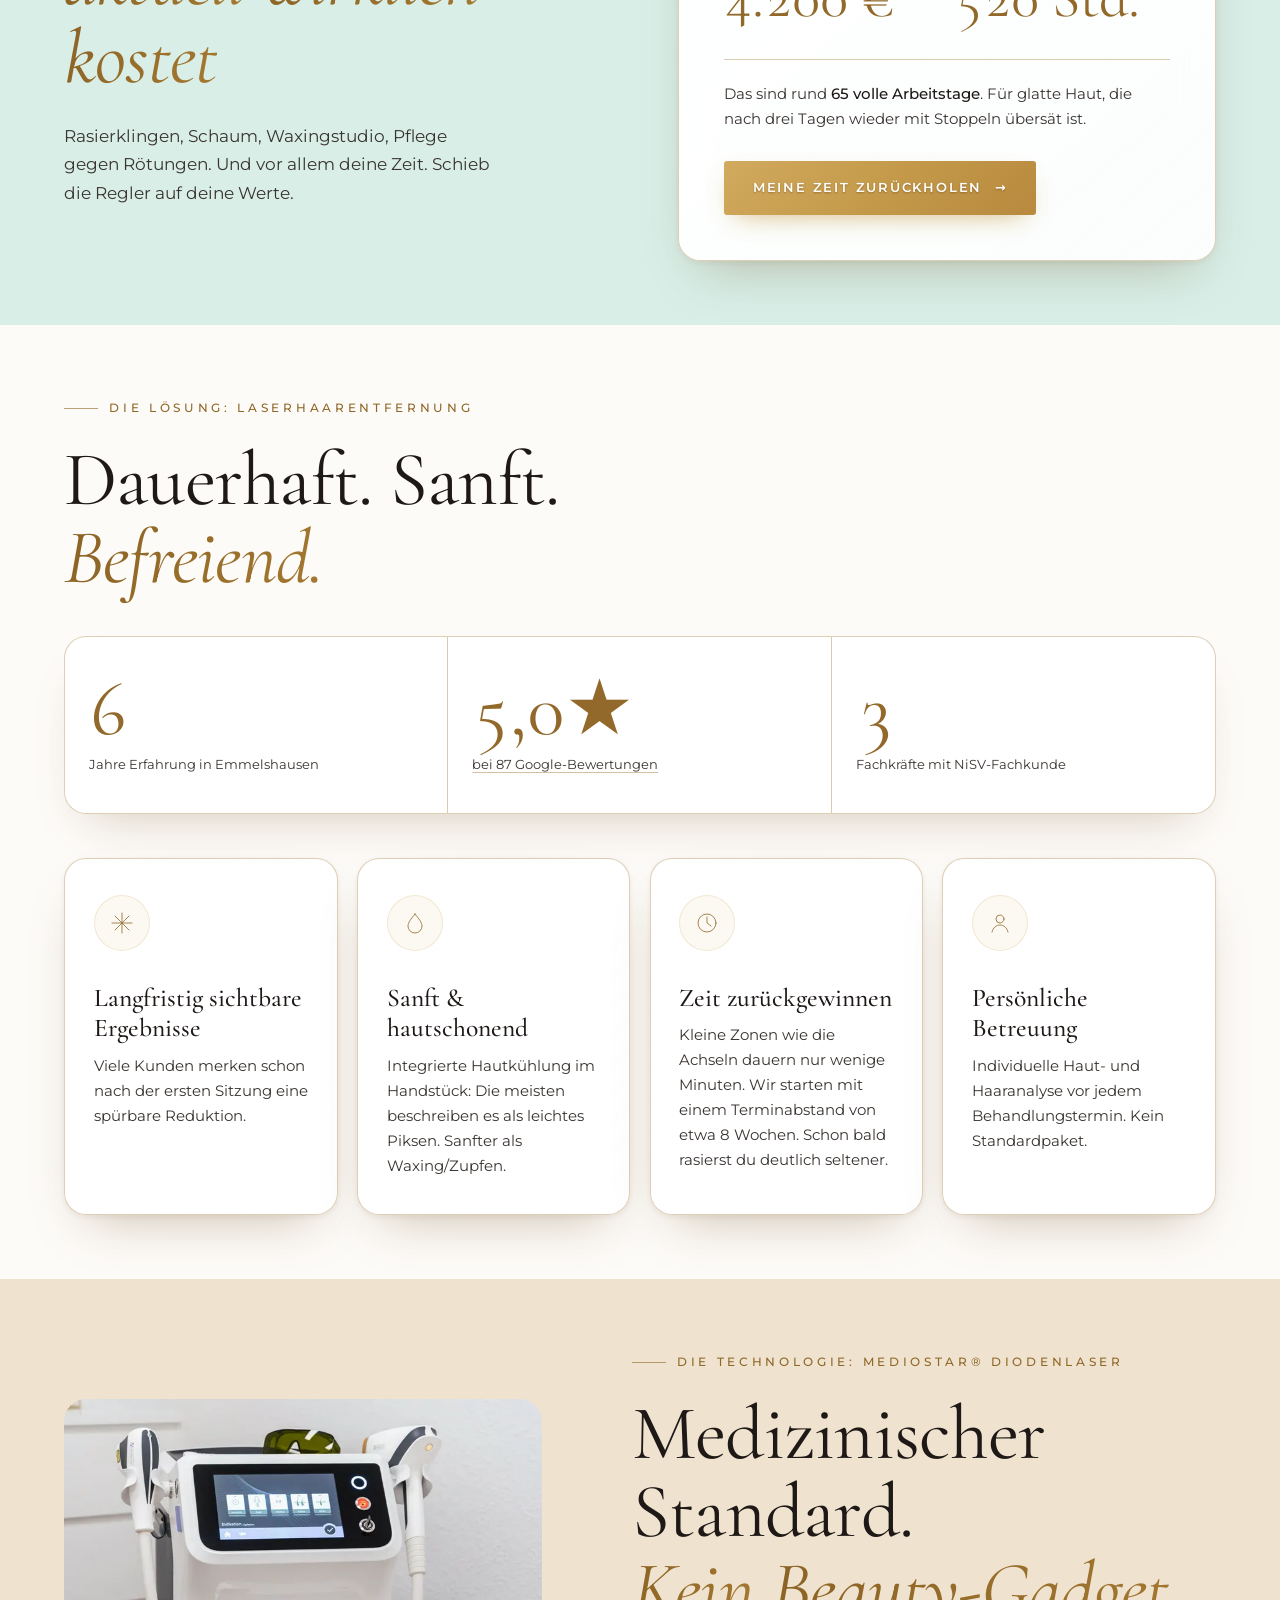
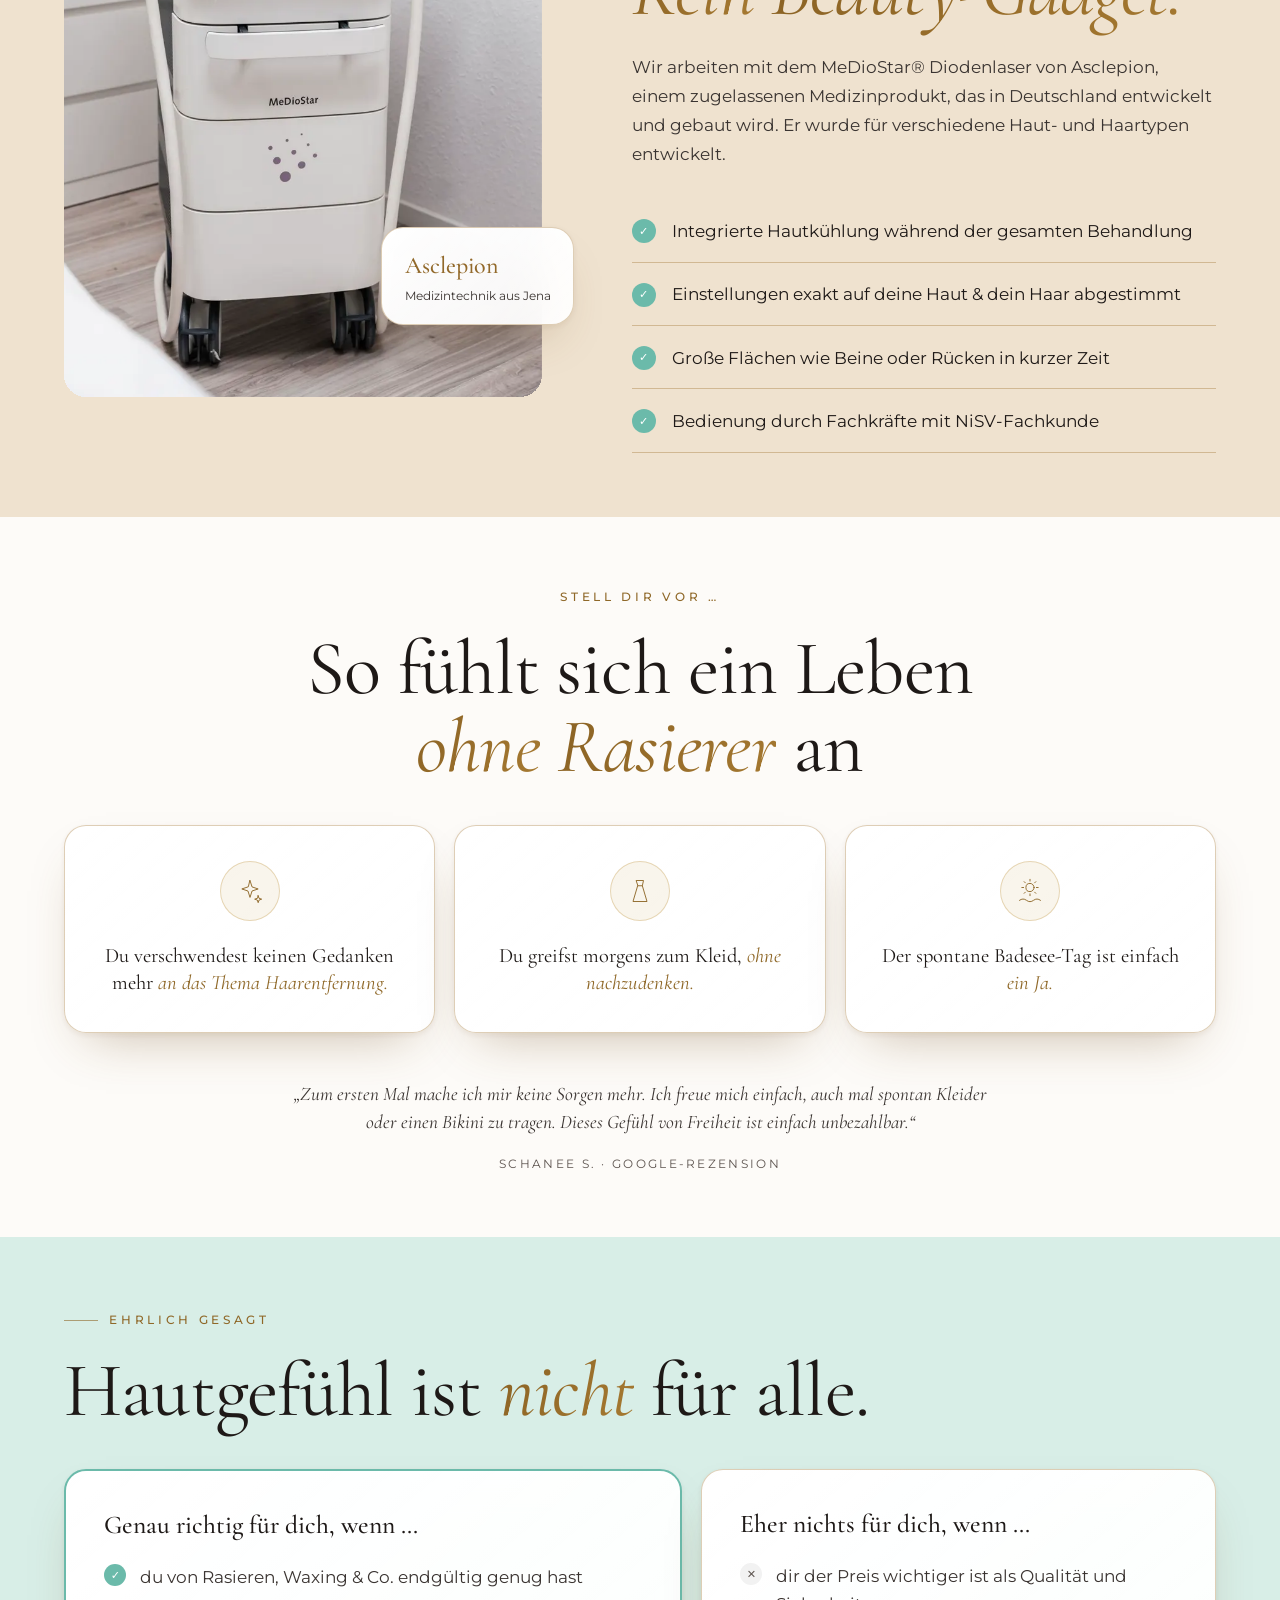
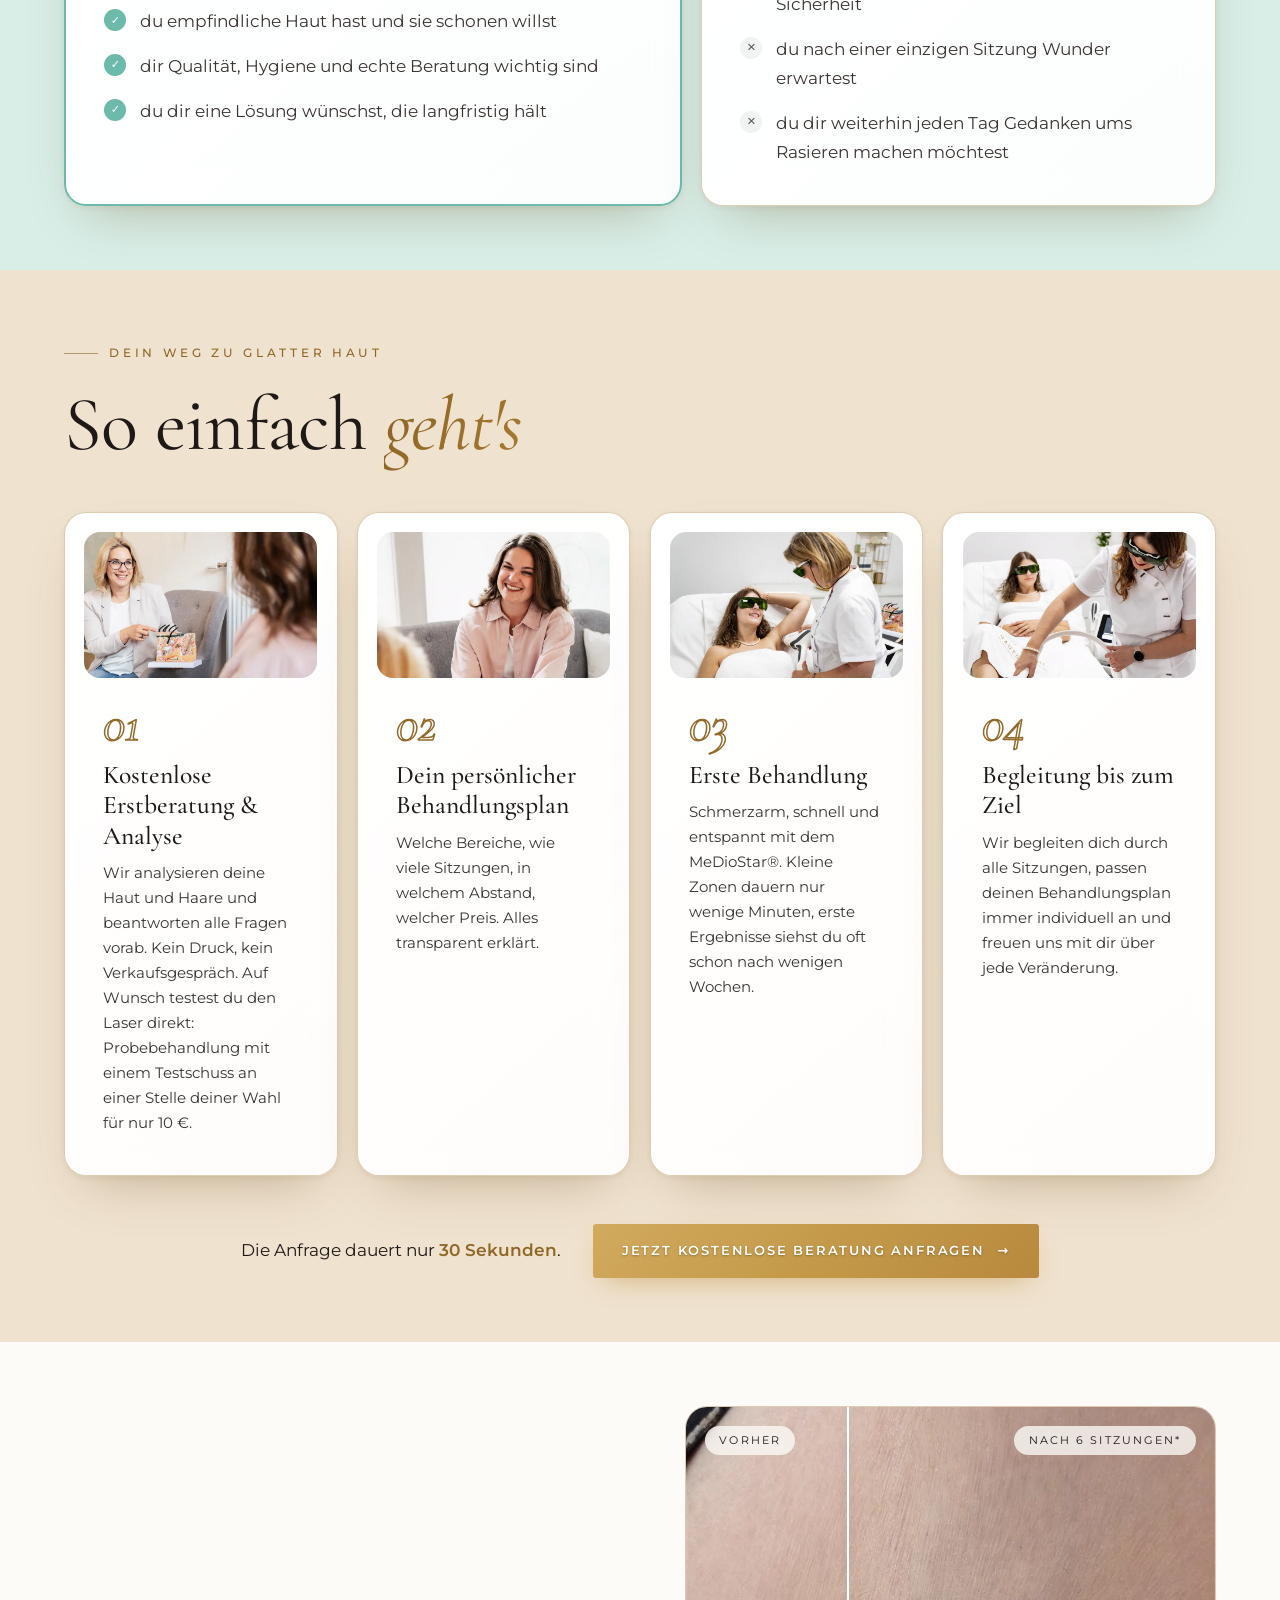
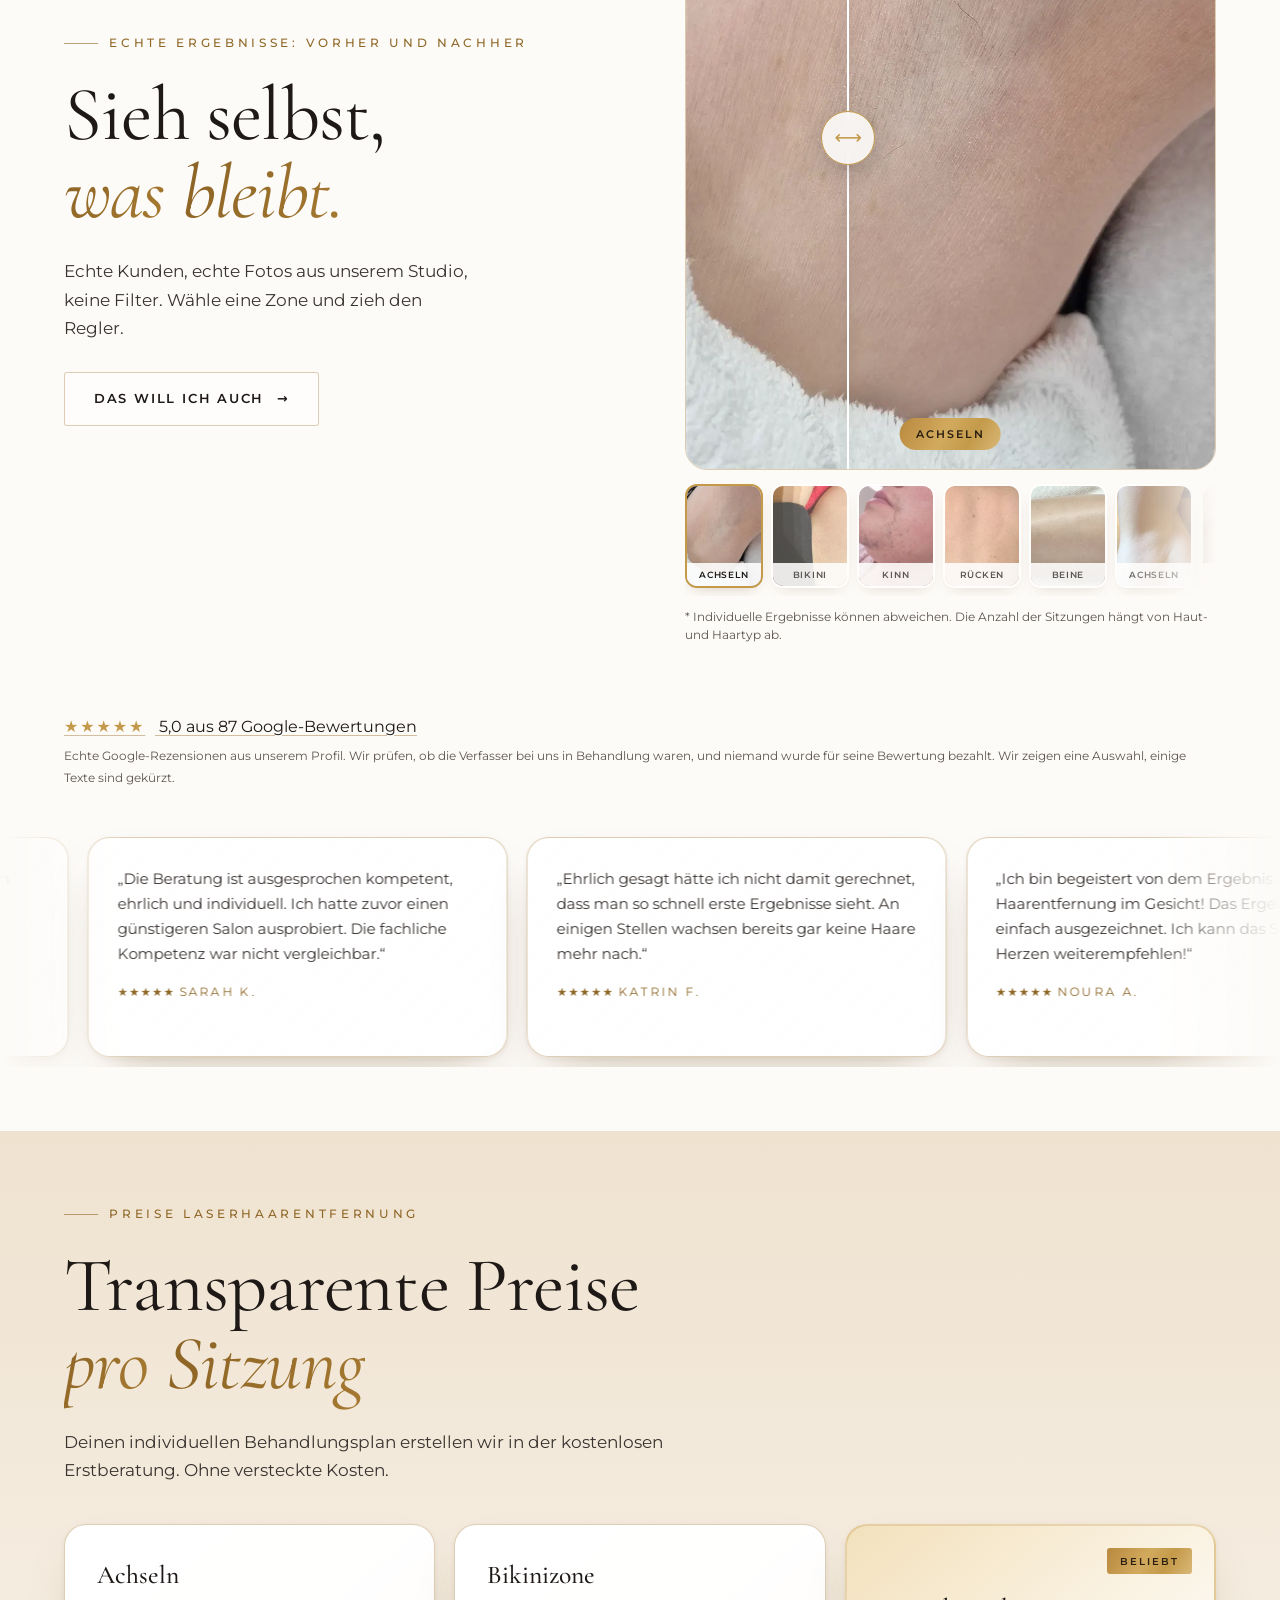
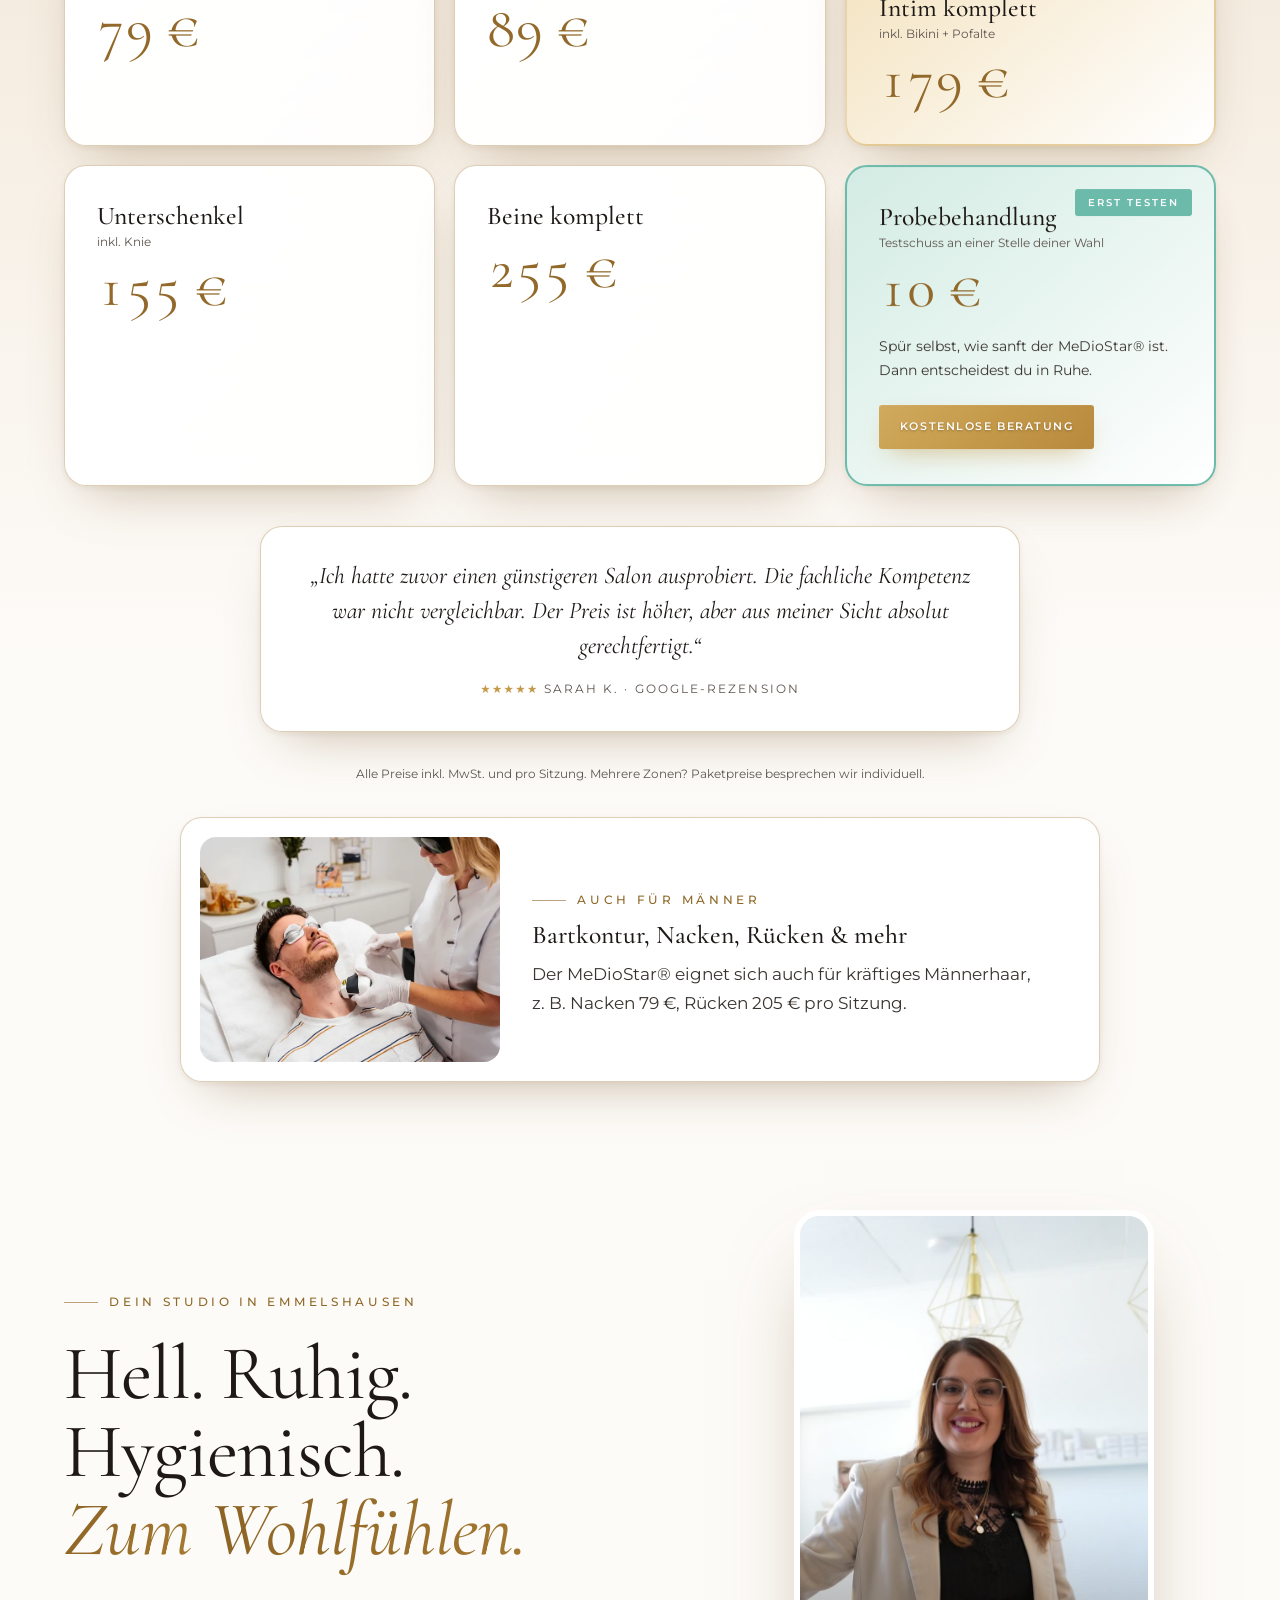
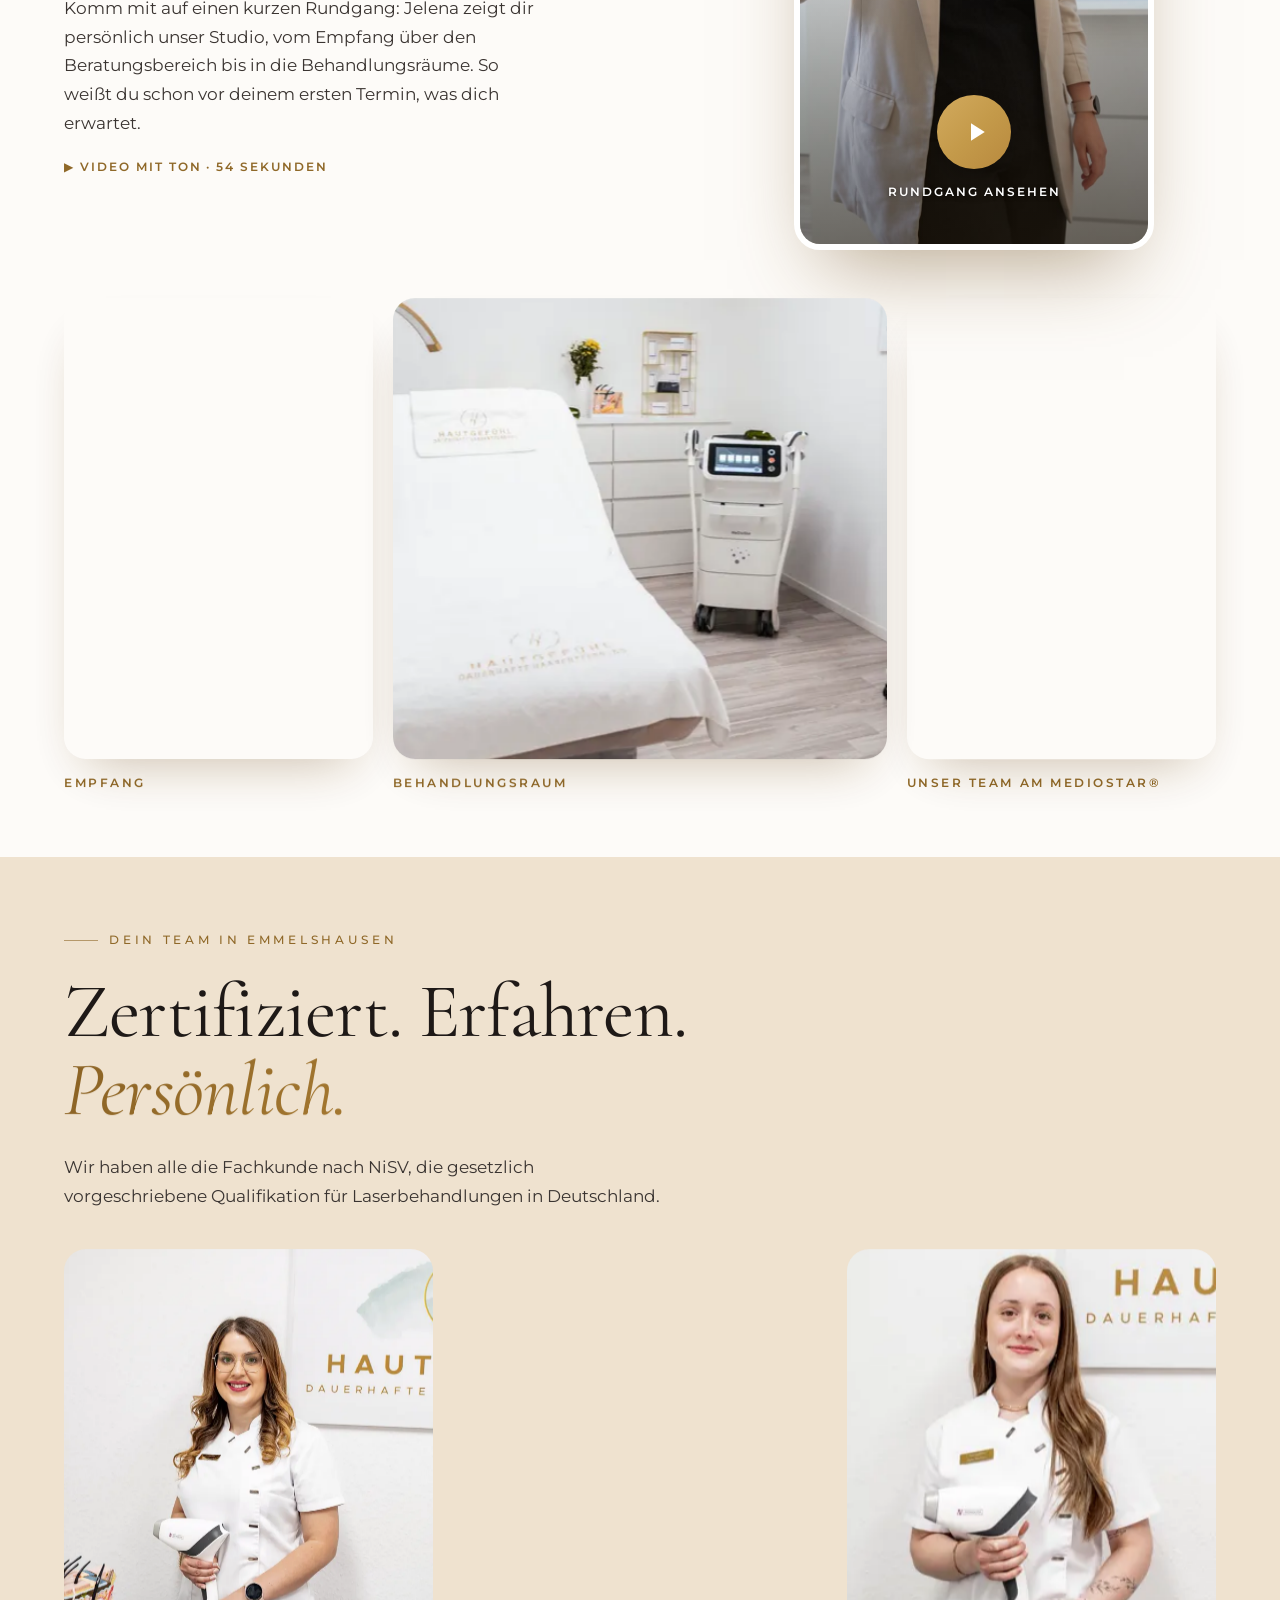
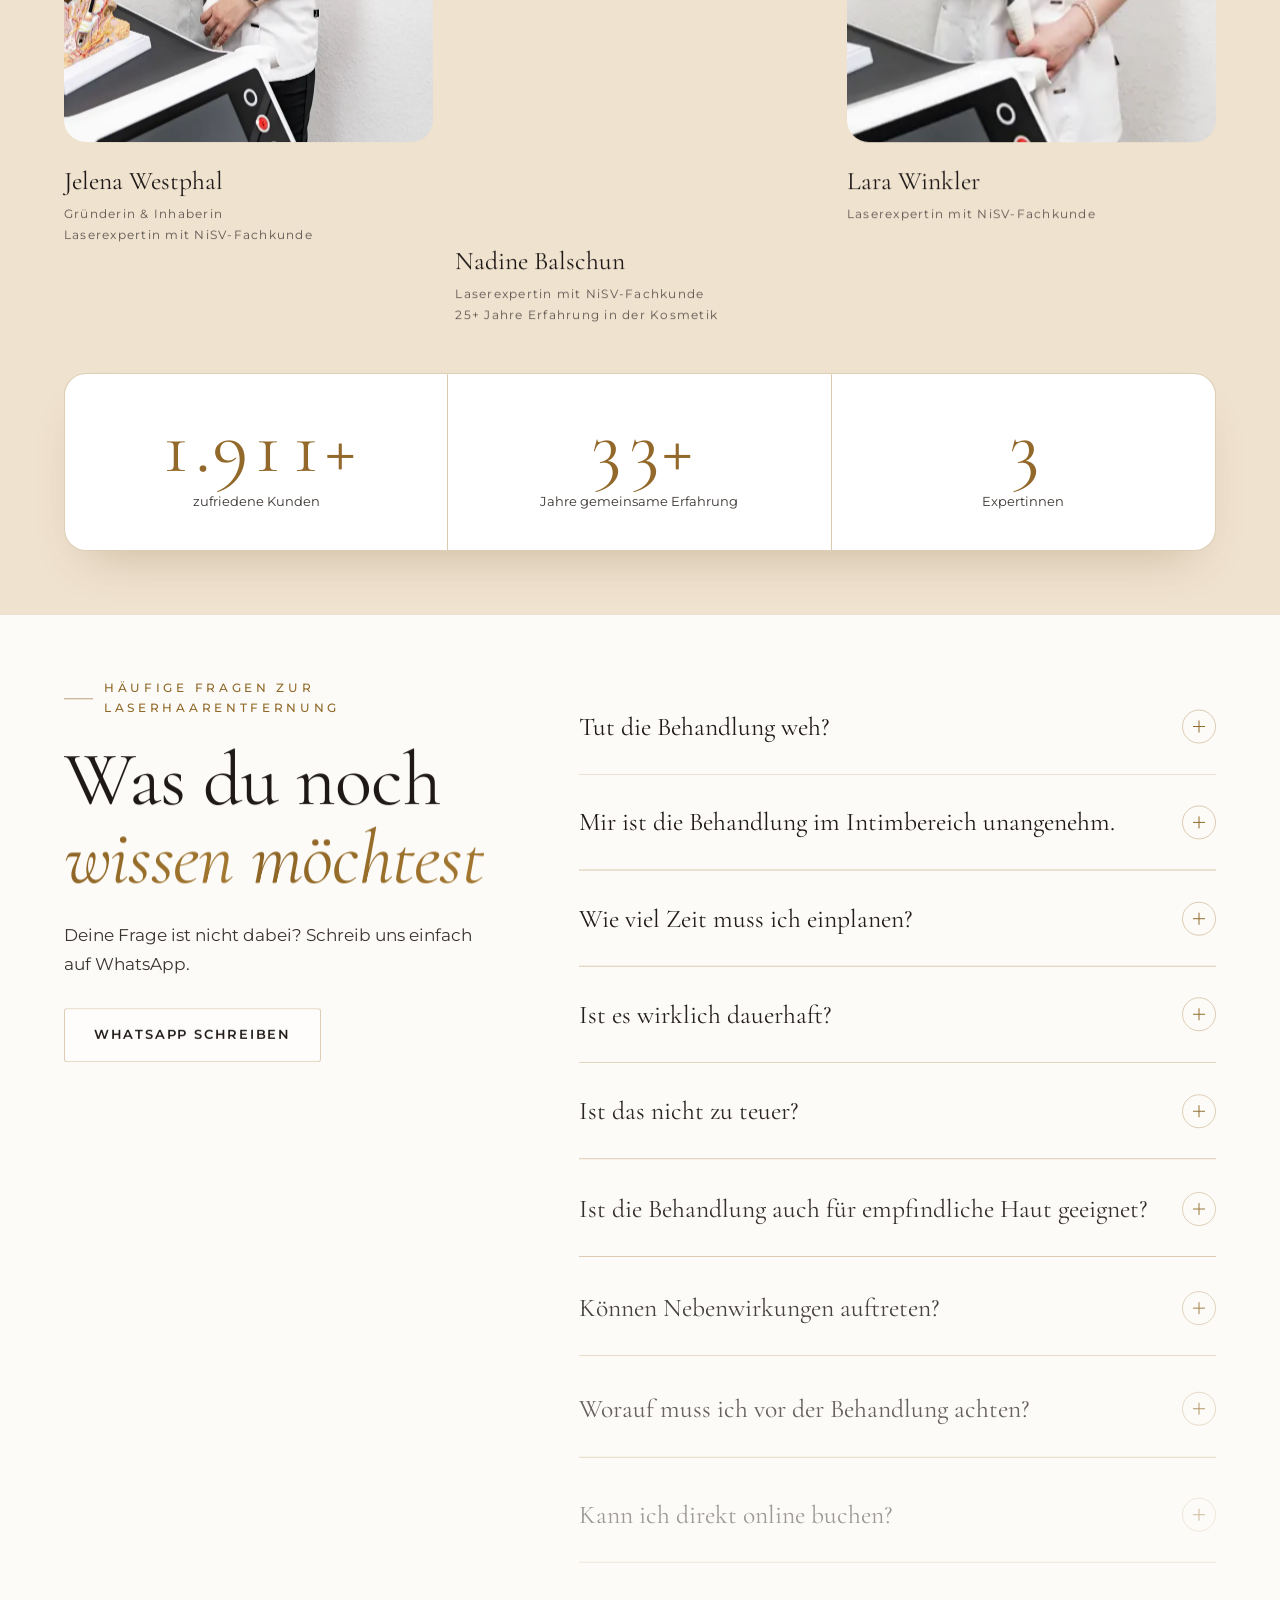
==== commit eb27ead3: "Formular: Intim komplett (nur Frauen) Co-Authored-By: Claude Opus 5.5 <noreply@anthropic.com>" ====
--- a/index.html
+++ b/index.html
@@ -364,7 +364,7 @@
             </div>
             <fieldset class="callback__choice">
               <legend>Welche Zone interessiert dich? <small>Mehrere Zonen möglich</small></legend>
-              <div class="chips"><label class="chip"><input type="checkbox" name="zone[]" value="Achseln"><span>Achseln</span></label><label class="chip"><input type="checkbox" name="zone[]" value="Bikinizone"><span>Bikinizone</span></label><label class="chip"><input type="checkbox" name="zone[]" value="Intim komplett"><span>Intim komplett</span></label><label class="chip"><input type="checkbox" name="zone[]" value="Beine"><span>Beine</span></label><label class="chip"><input type="checkbox" name="zone[]" value="Gesicht"><span>Gesicht</span></label><label class="chip"><input type="checkbox" name="zone[]" value="Arme"><span>Arme</span></label><label class="chip"><input type="checkbox" name="zone[]" value="Rücken / Schultern"><span>Rücken / Schultern</span></label><label class="chip"><input type="checkbox" name="zone[]" value="Brust / Bauch"><span>Brust / Bauch</span></label><label class="chip"><input type="checkbox" name="zone[]" value="Po / Pofalte"><span>Po / Pofalte</span></label><label class="chip"><input type="checkbox" name="zone[]" value="Hals / Nacken"><span>Hals / Nacken</span></label><label class="chip"><input type="checkbox" name="zone[]" value="Bart / Wangen"><span>Bart / Wangen</span></label><label class="chip"><input type="checkbox" name="zone[]" value="Andere"><span>Andere</span></label></div>
+              <div class="chips"><label class="chip"><input type="checkbox" name="zone[]" value="Achseln"><span>Achseln</span></label><label class="chip"><input type="checkbox" name="zone[]" value="Bikinizone"><span>Bikinizone</span></label><label class="chip"><input type="checkbox" name="zone[]" value="Intim komplett (nur Frauen)"><span>Intim komplett (nur Frauen)</span></label><label class="chip"><input type="checkbox" name="zone[]" value="Beine"><span>Beine</span></label><label class="chip"><input type="checkbox" name="zone[]" value="Gesicht"><span>Gesicht</span></label><label class="chip"><input type="checkbox" name="zone[]" value="Arme"><span>Arme</span></label><label class="chip"><input type="checkbox" name="zone[]" value="Rücken / Schultern"><span>Rücken / Schultern</span></label><label class="chip"><input type="checkbox" name="zone[]" value="Brust / Bauch"><span>Brust / Bauch</span></label><label class="chip"><input type="checkbox" name="zone[]" value="Po / Pofalte"><span>Po / Pofalte</span></label><label class="chip"><input type="checkbox" name="zone[]" value="Hals / Nacken"><span>Hals / Nacken</span></label><label class="chip"><input type="checkbox" name="zone[]" value="Bart / Wangen"><span>Bart / Wangen</span></label><label class="chip"><input type="checkbox" name="zone[]" value="Andere"><span>Andere</span></label></div>
             </fieldset>
             <fieldset class="callback__choice">
               <legend>Wann erreichen wir dich am besten? <small>optional</small></legend>
@@ -975,7 +975,7 @@
             </div>
             <fieldset class="callback__choice">
               <legend>Welche Zone interessiert dich? <small>Mehrere Zonen möglich</small></legend>
-              <div class="chips"><label class="chip"><input type="checkbox" name="zone[]" value="Achseln"><span>Achseln</span></label><label class="chip"><input type="checkbox" name="zone[]" value="Bikinizone"><span>Bikinizone</span></label><label class="chip"><input type="checkbox" name="zone[]" value="Intim komplett"><span>Intim komplett</span></label><label class="chip"><input type="checkbox" name="zone[]" value="Beine"><span>Beine</span></label><label class="chip"><input type="checkbox" name="zone[]" value="Gesicht"><span>Gesicht</span></label><label class="chip"><input type="checkbox" name="zone[]" value="Arme"><span>Arme</span></label><label class="chip"><input type="checkbox" name="zone[]" value="Rücken / Schultern"><span>Rücken / Schultern</span></label><label class="chip"><input type="checkbox" name="zone[]" value="Brust / Bauch"><span>Brust / Bauch</span></label><label class="chip"><input type="checkbox" name="zone[]" value="Po / Pofalte"><span>Po / Pofalte</span></label><label class="chip"><input type="checkbox" name="zone[]" value="Hals / Nacken"><span>Hals / Nacken</span></label><label class="chip"><input type="checkbox" name="zone[]" value="Bart / Wangen"><span>Bart / Wangen</span></label><label class="chip"><input type="checkbox" name="zone[]" value="Andere"><span>Andere</span></label></div>
+              <div class="chips"><label class="chip"><input type="checkbox" name="zone[]" value="Achseln"><span>Achseln</span></label><label class="chip"><input type="checkbox" name="zone[]" value="Bikinizone"><span>Bikinizone</span></label><label class="chip"><input type="checkbox" name="zone[]" value="Intim komplett (nur Frauen)"><span>Intim komplett (nur Frauen)</span></label><label class="chip"><input type="checkbox" name="zone[]" value="Beine"><span>Beine</span></label><label class="chip"><input type="checkbox" name="zone[]" value="Gesicht"><span>Gesicht</span></label><label class="chip"><input type="checkbox" name="zone[]" value="Arme"><span>Arme</span></label><label class="chip"><input type="checkbox" name="zone[]" value="Rücken / Schultern"><span>Rücken / Schultern</span></label><label class="chip"><input type="checkbox" name="zone[]" value="Brust / Bauch"><span>Brust / Bauch</span></label><label class="chip"><input type="checkbox" name="zone[]" value="Po / Pofalte"><span>Po / Pofalte</span></label><label class="chip"><input type="checkbox" name="zone[]" value="Hals / Nacken"><span>Hals / Nacken</span></label><label class="chip"><input type="checkbox" name="zone[]" value="Bart / Wangen"><span>Bart / Wangen</span></label><label class="chip"><input type="checkbox" name="zone[]" value="Andere"><span>Andere</span></label></div>
             </fieldset>
             <fieldset class="callback__choice">
               <legend>Wann erreichen wir dich am besten? <small>optional</small></legend>
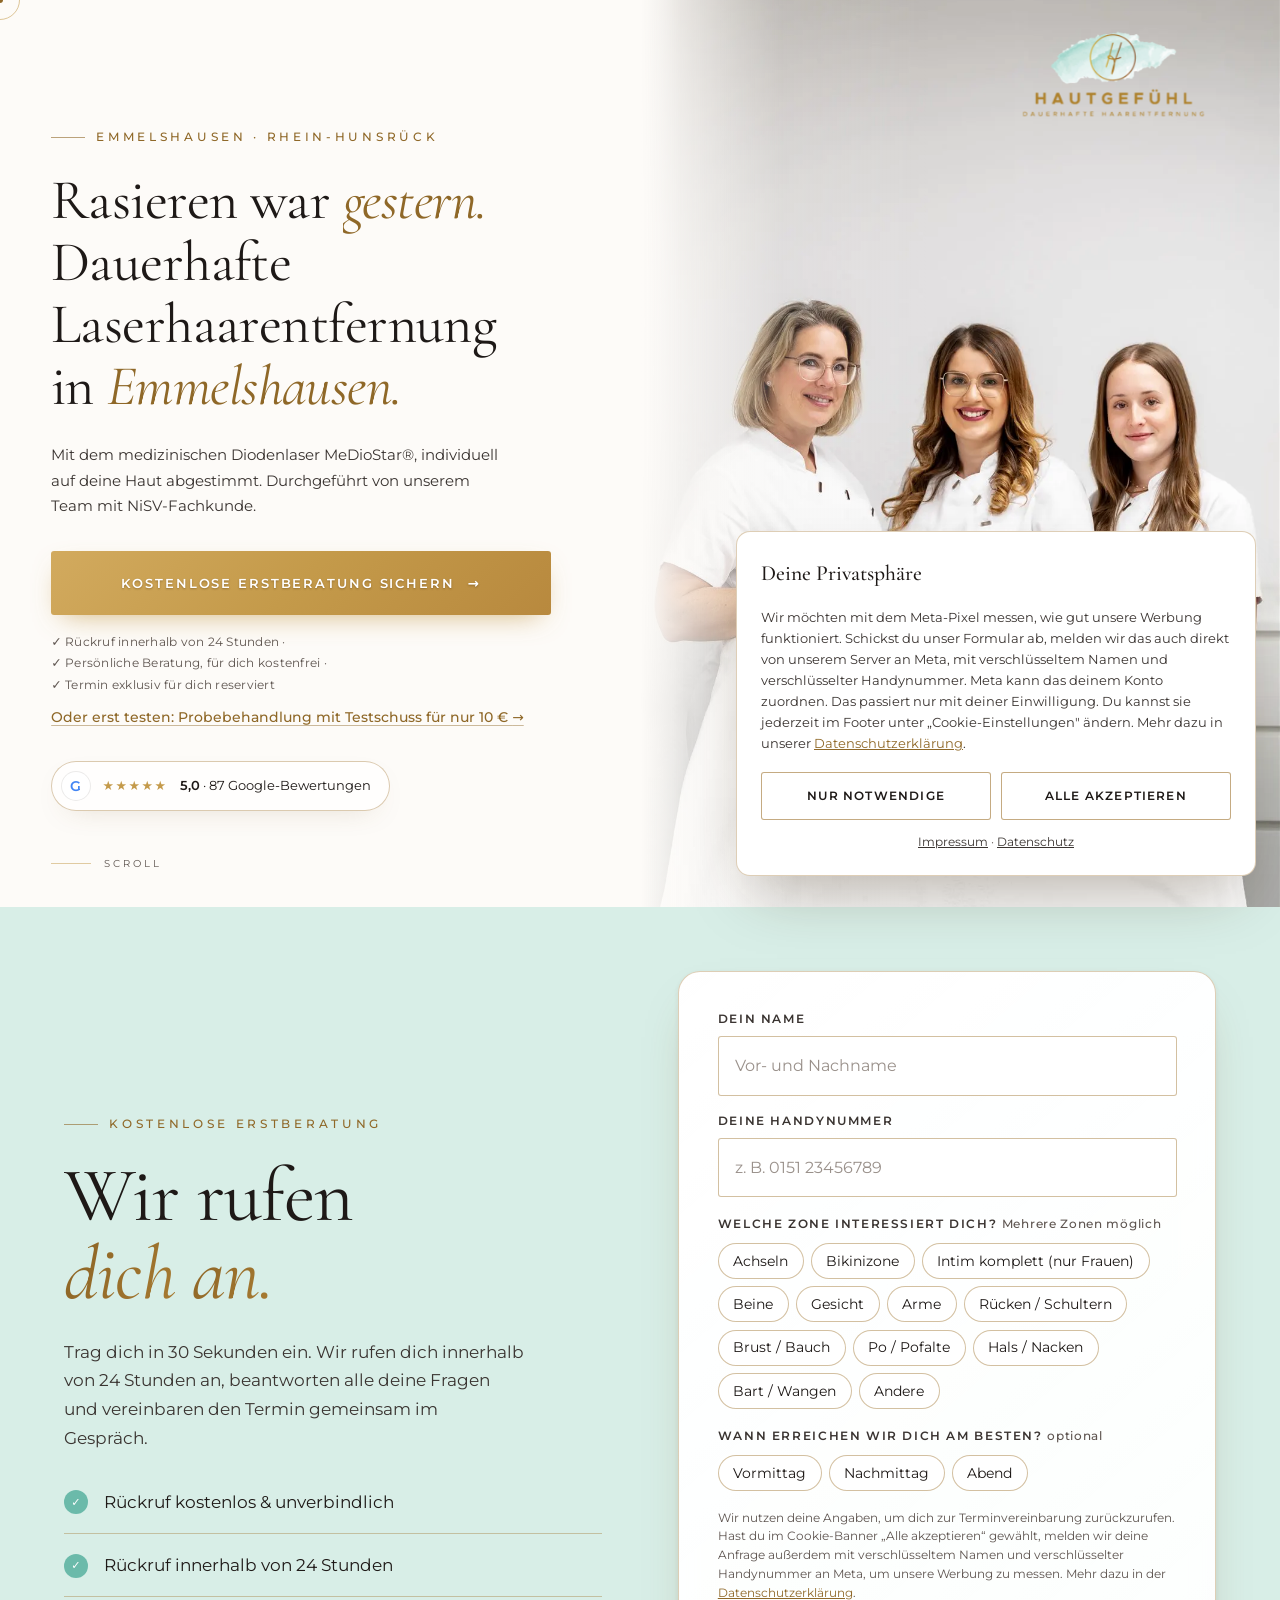
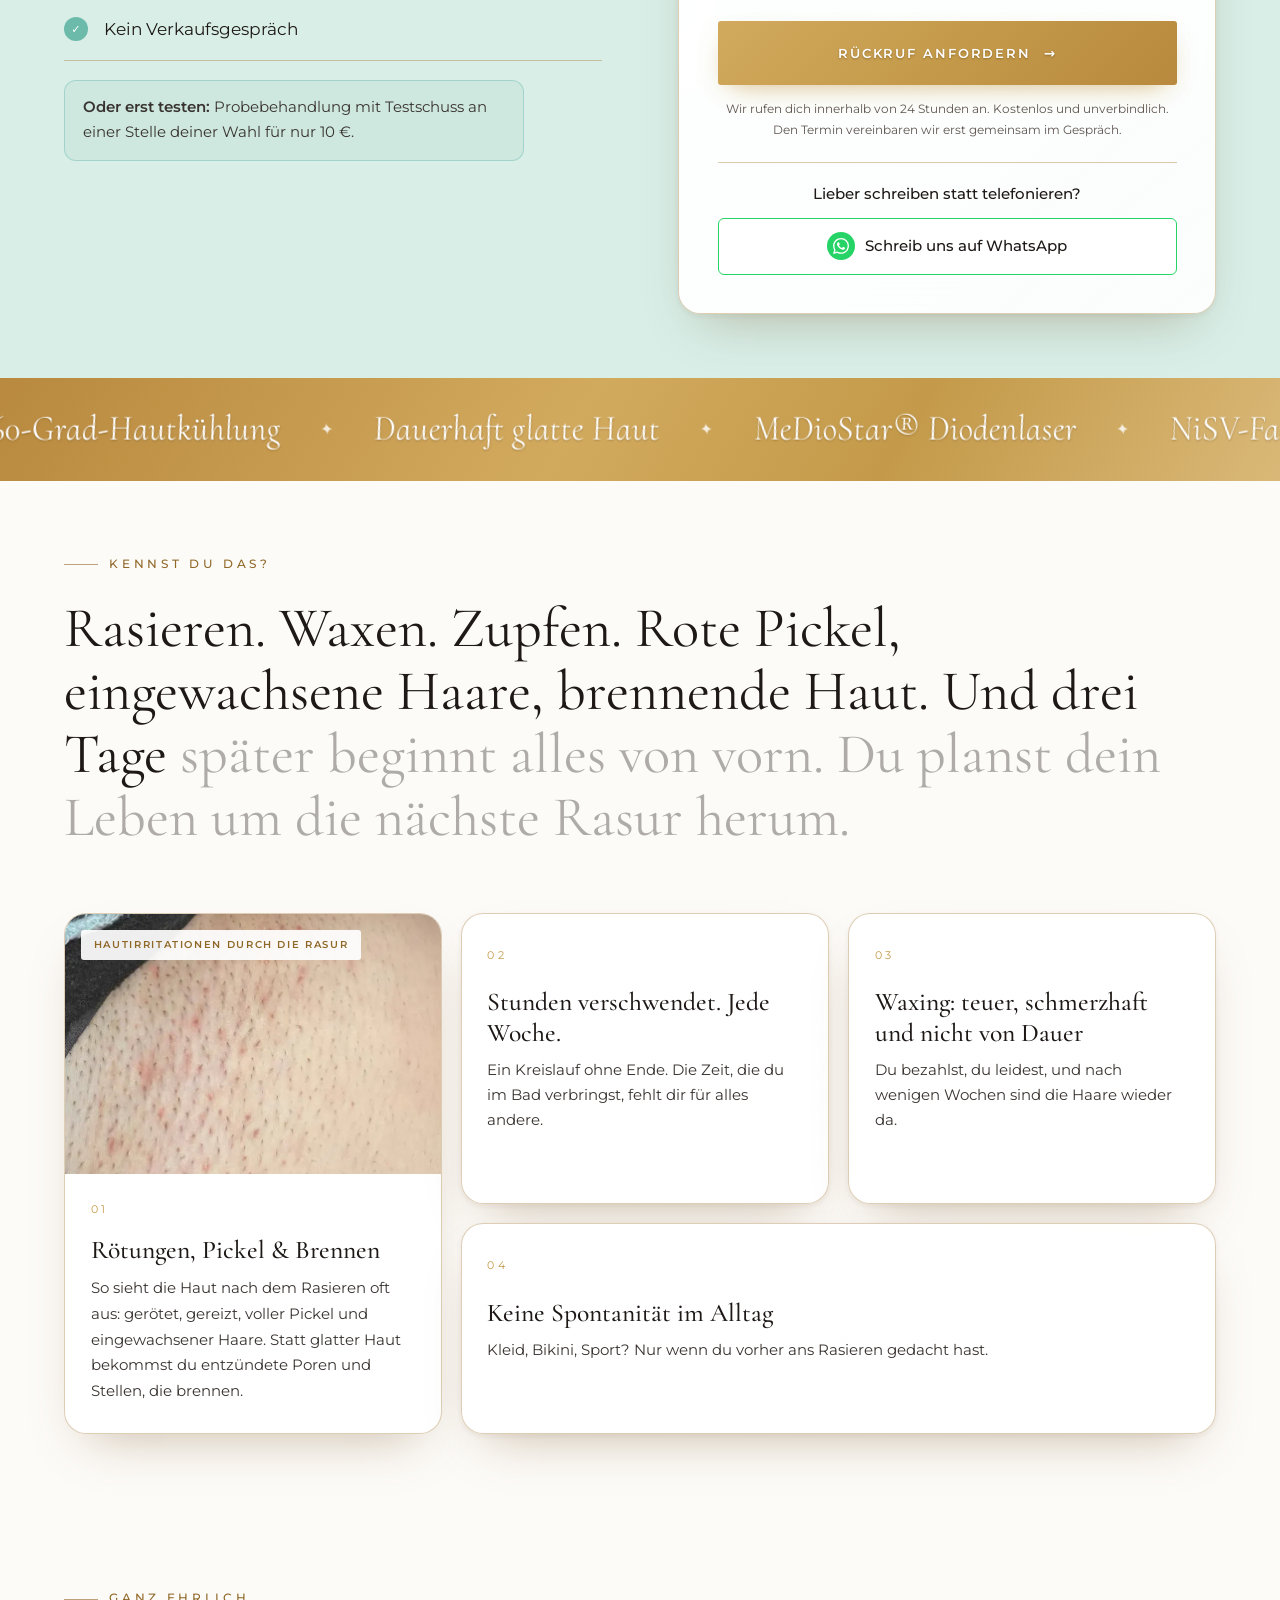
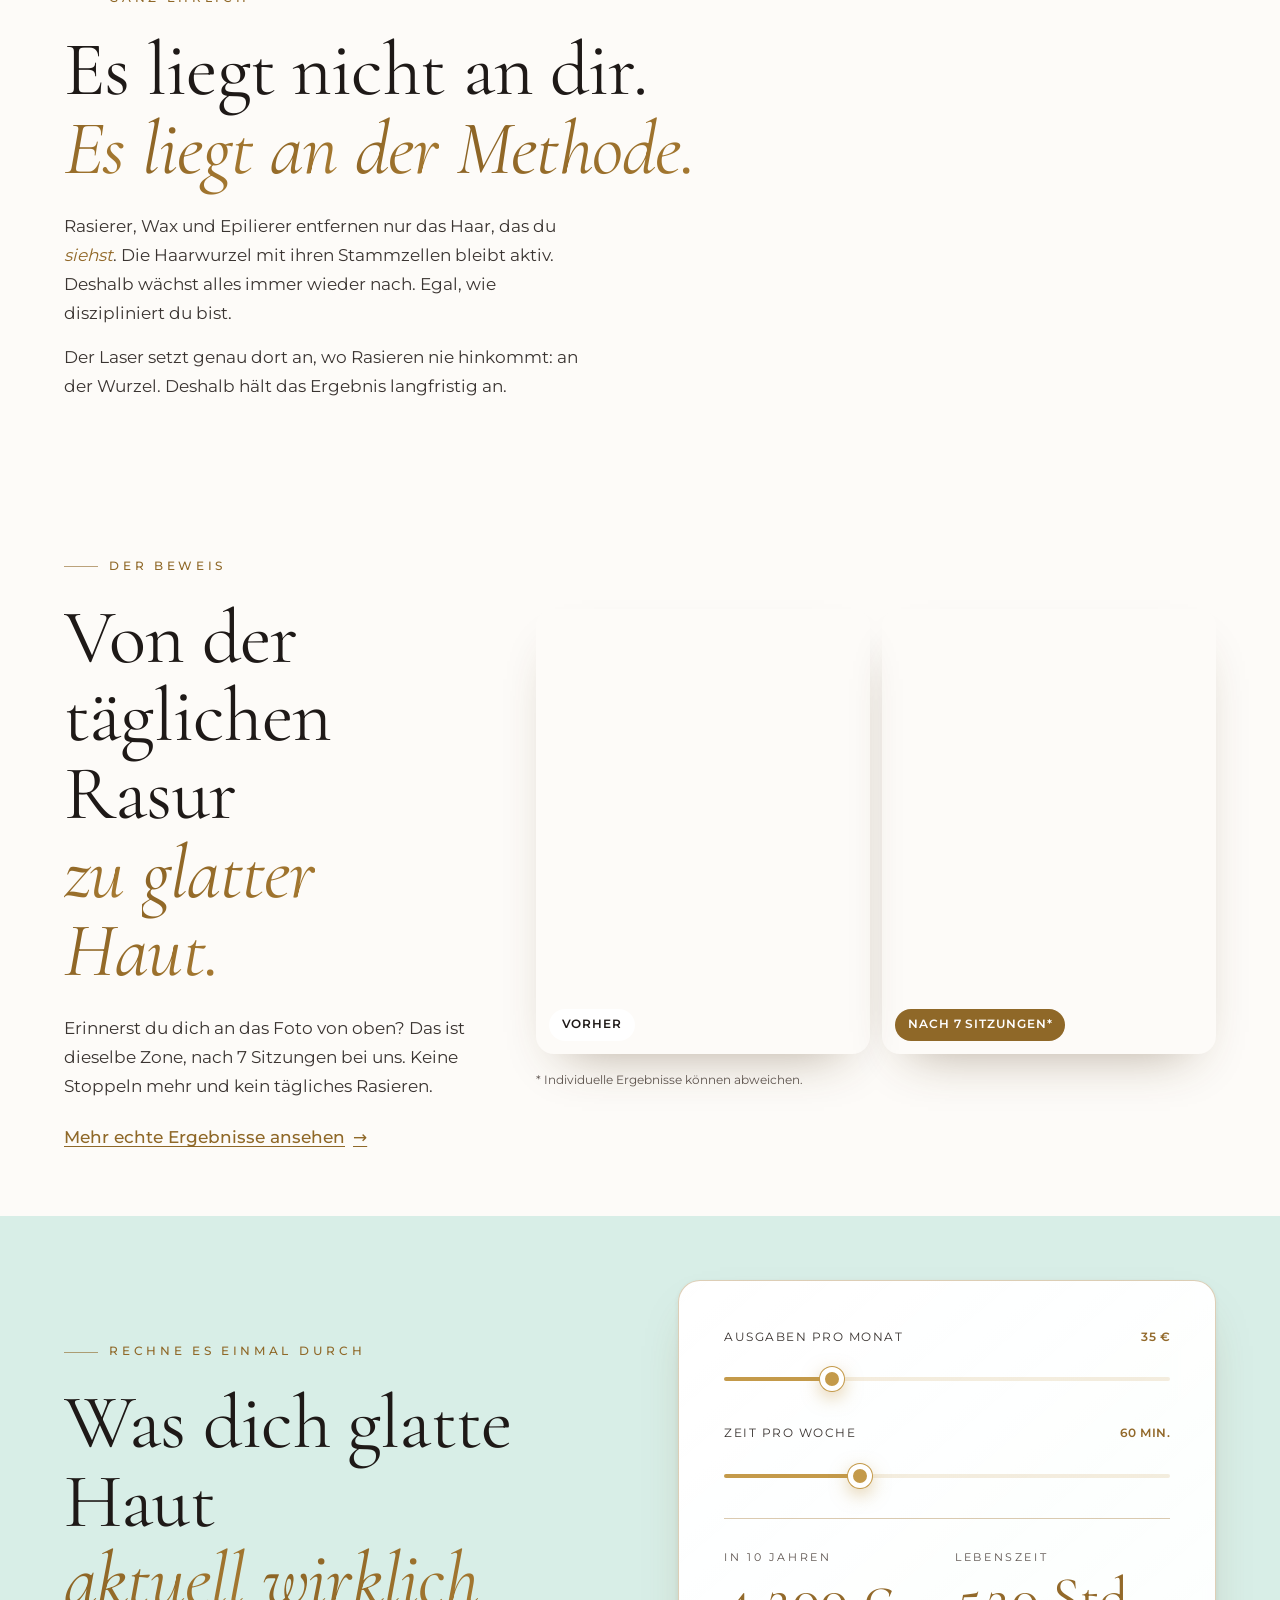
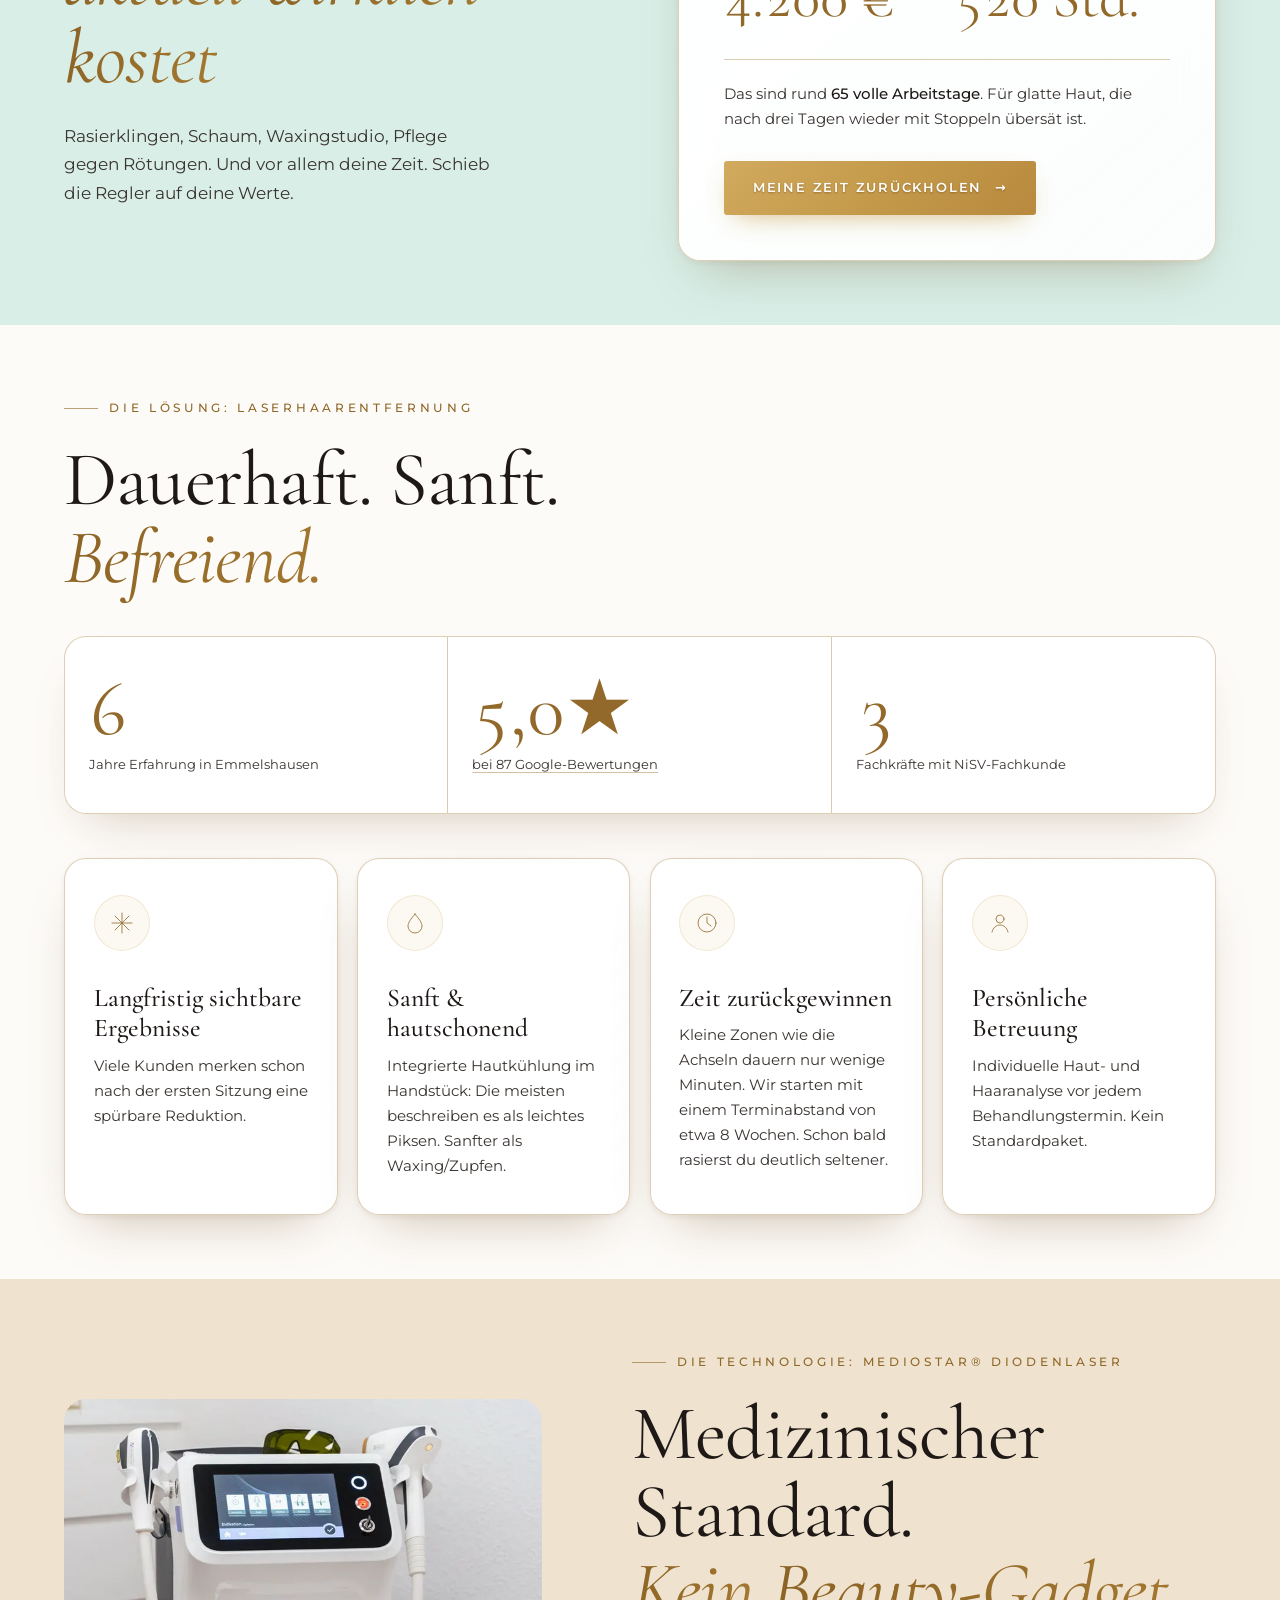
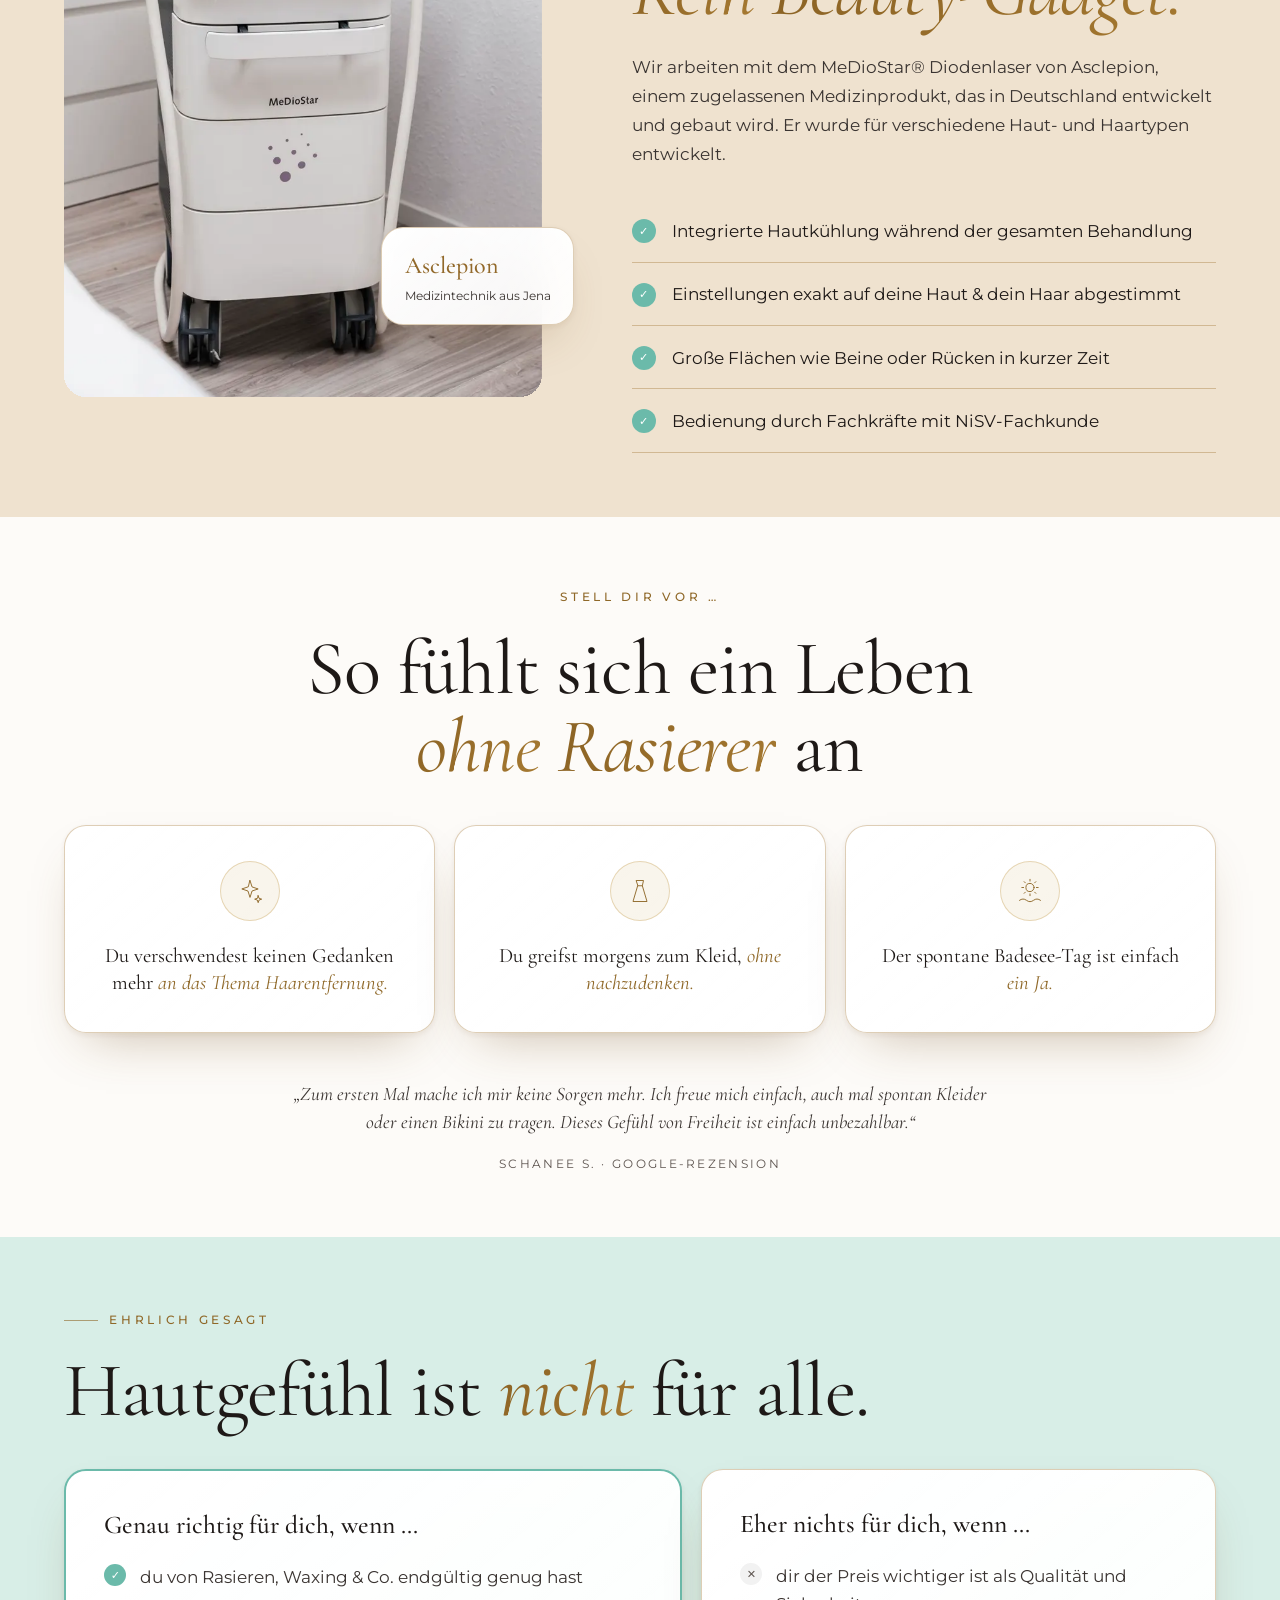
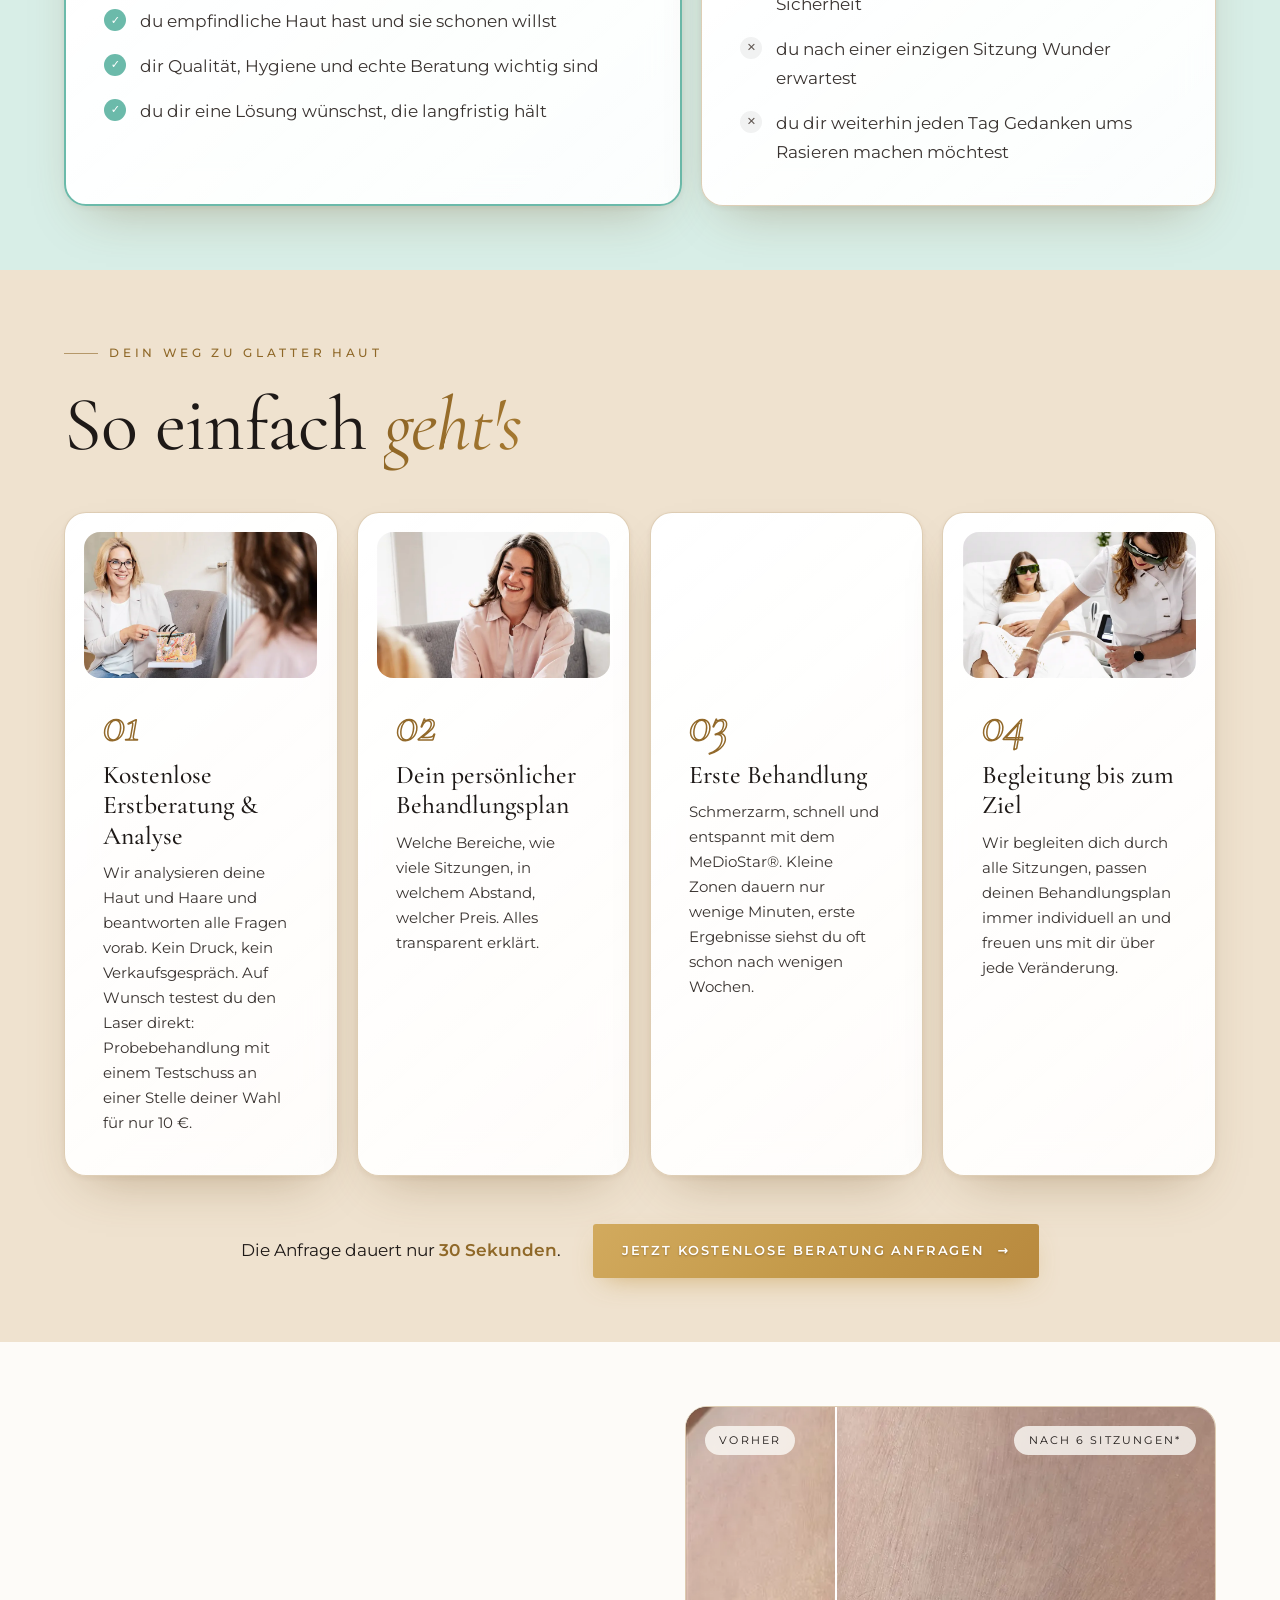
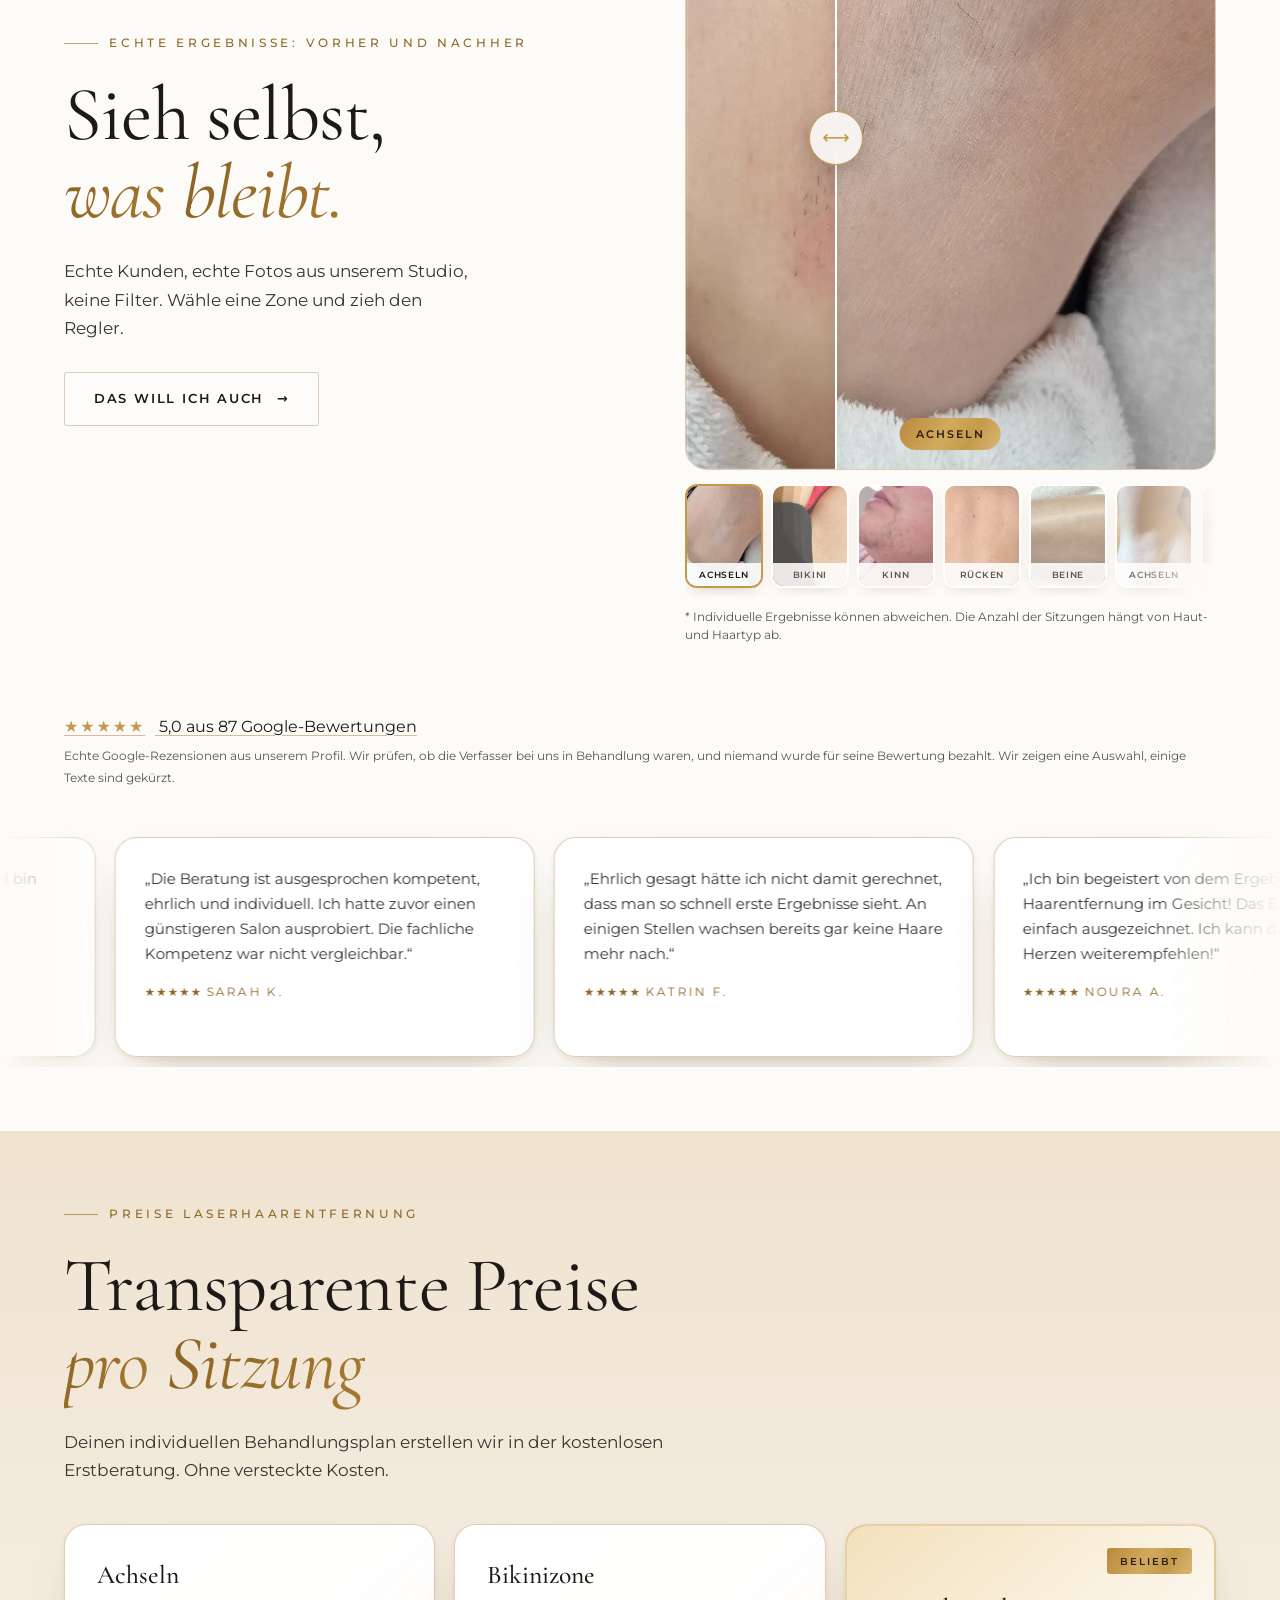
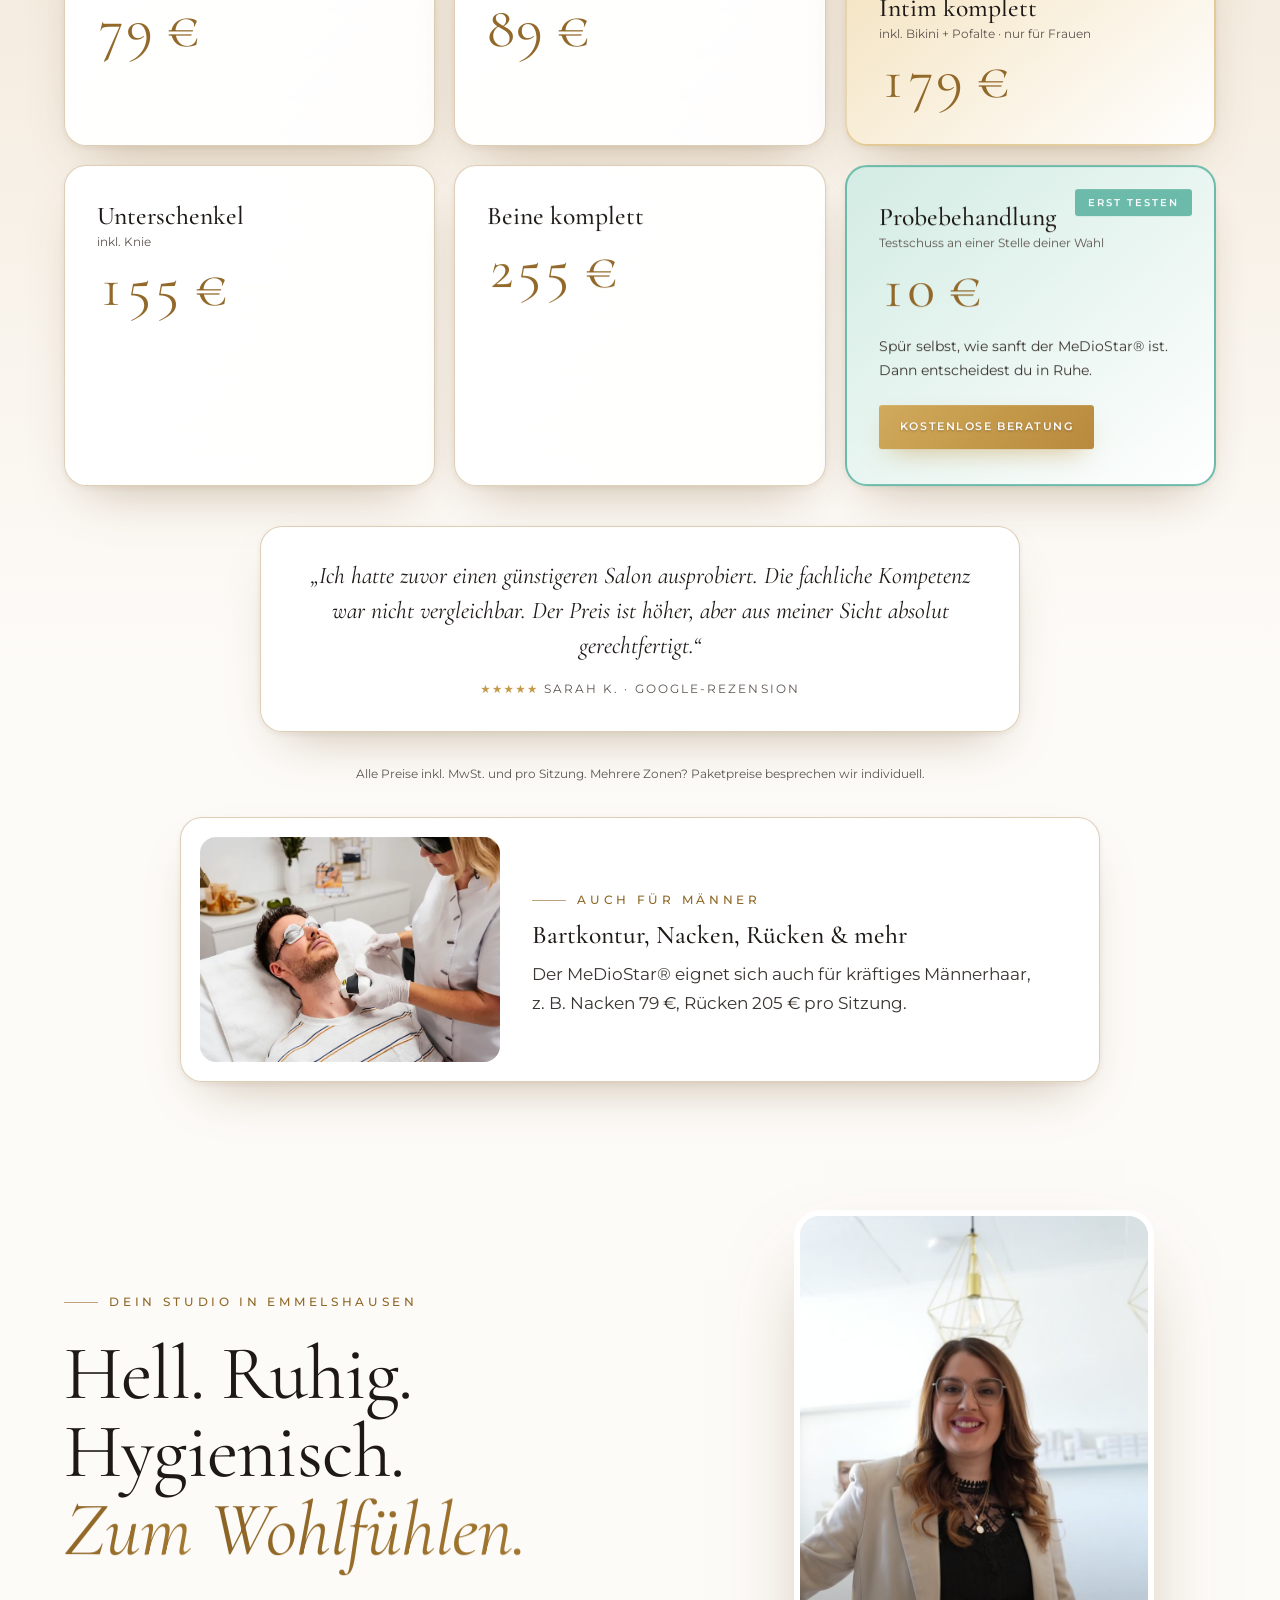
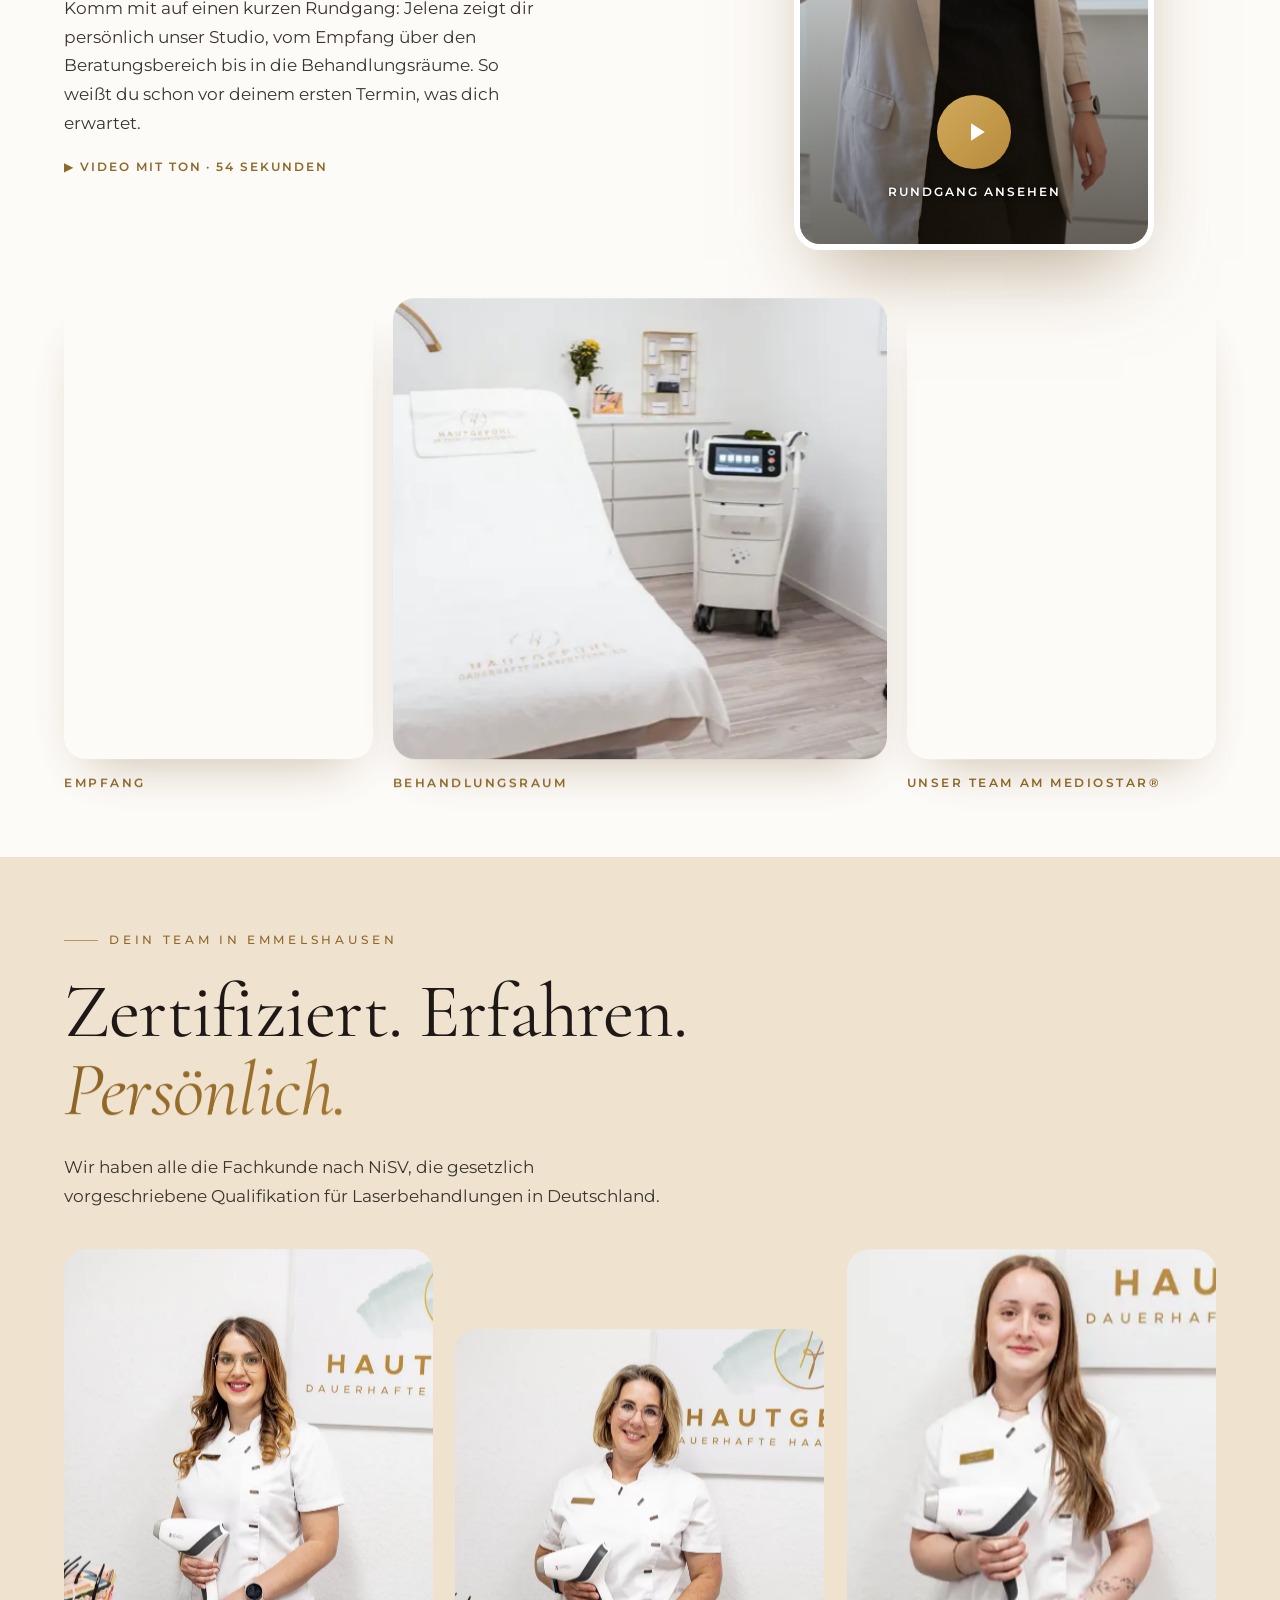
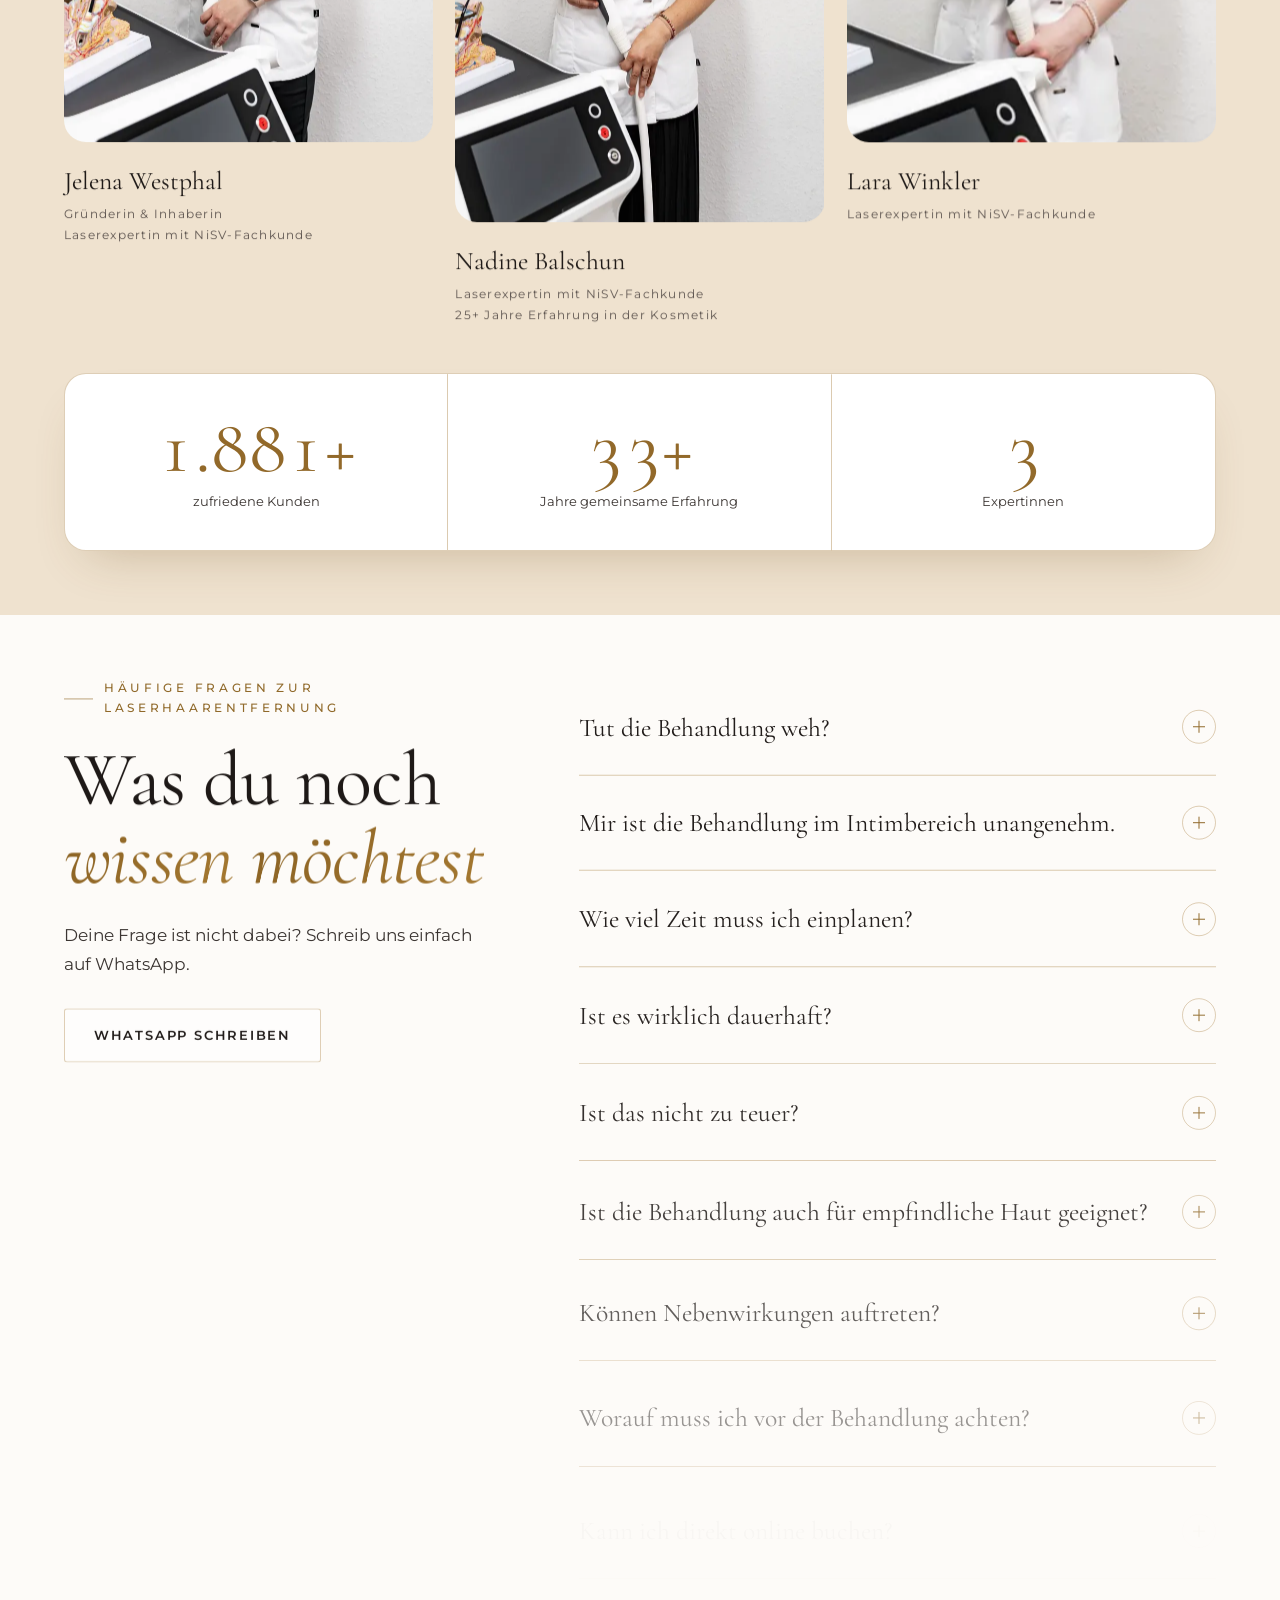
==== commit c0b97f4e: "Preisliste: Intim komplett nur für Frauen Co-Authored-By: Claude Opus 5.5 <noreply@anthropic.com>" ====
--- a/index.html
+++ b/index.html
@@ -105,7 +105,7 @@
             "price": "179",
             "itemOffered": {
               "@type": "Service",
-              "name": "Laserhaarentfernung Intim komplett inkl. Bikini und Pofalte"
+              "name": "Laserhaarentfernung Intim komplett inkl. Bikini und Pofalte (nur für Frauen)"
             }
           },
           {
@@ -770,7 +770,7 @@
           </article>
           <article class="price price--featured glass" data-tilt data-reveal>
             <span class="price__tag">Beliebt</span>
-            <h3>Intim komplett <small>inkl. Bikini + Pofalte</small></h3>
+            <h3>Intim komplett <small>inkl. Bikini + Pofalte · nur für Frauen</small></h3>
             <p class="price__new">179 €</p>
           </article>
           <article class="price glass" data-tilt data-reveal>
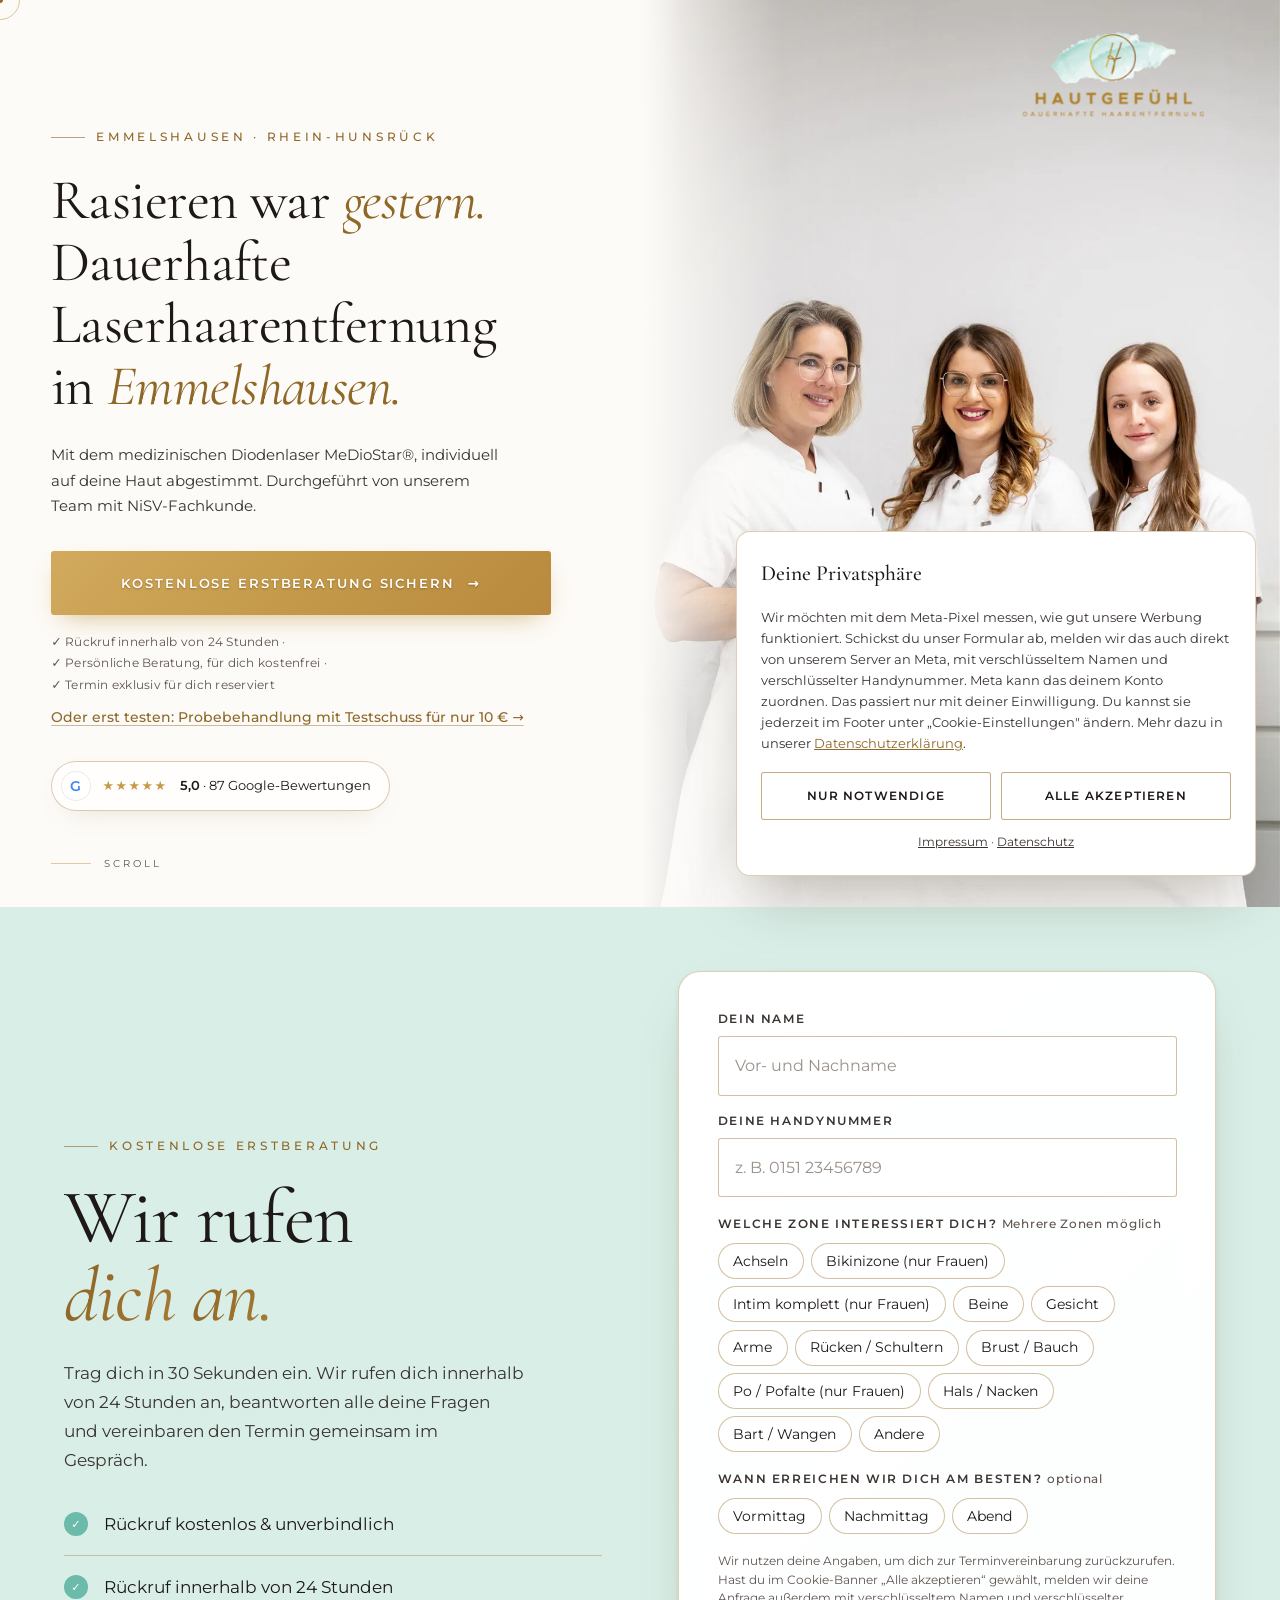
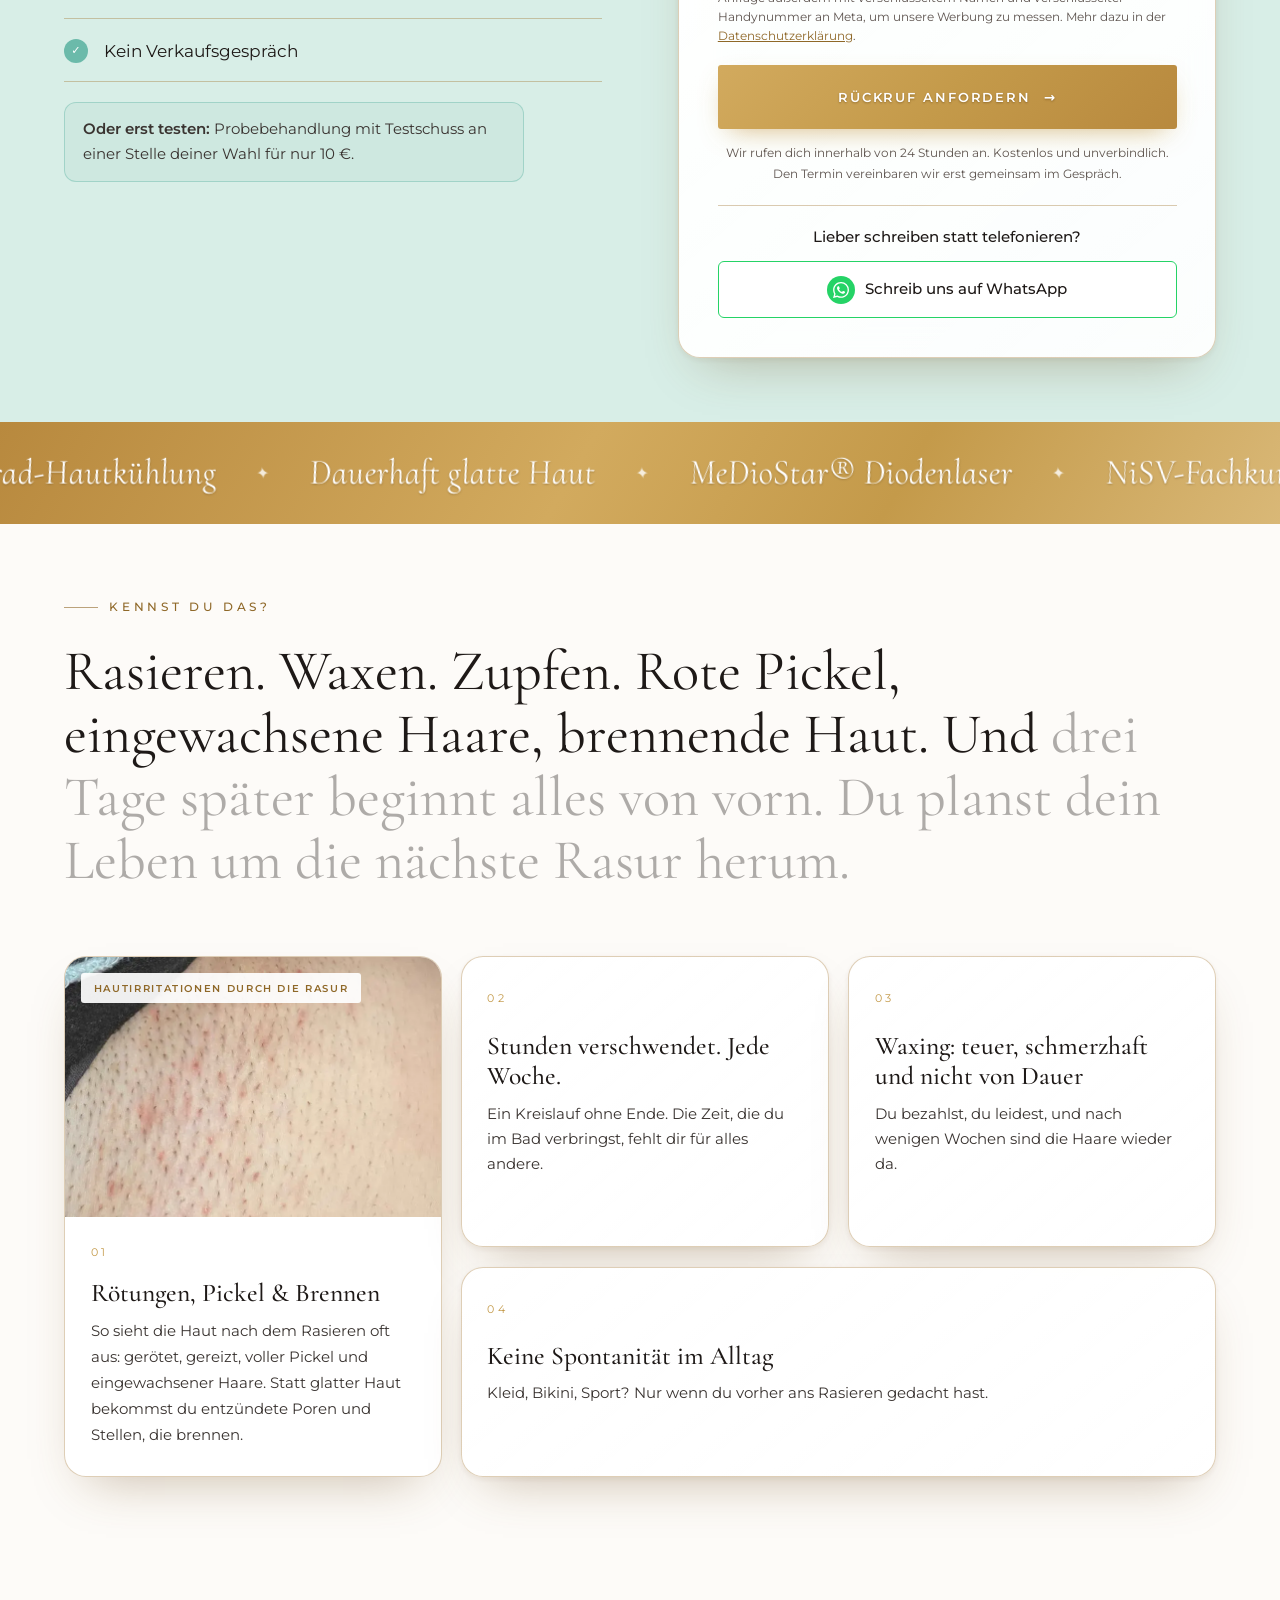
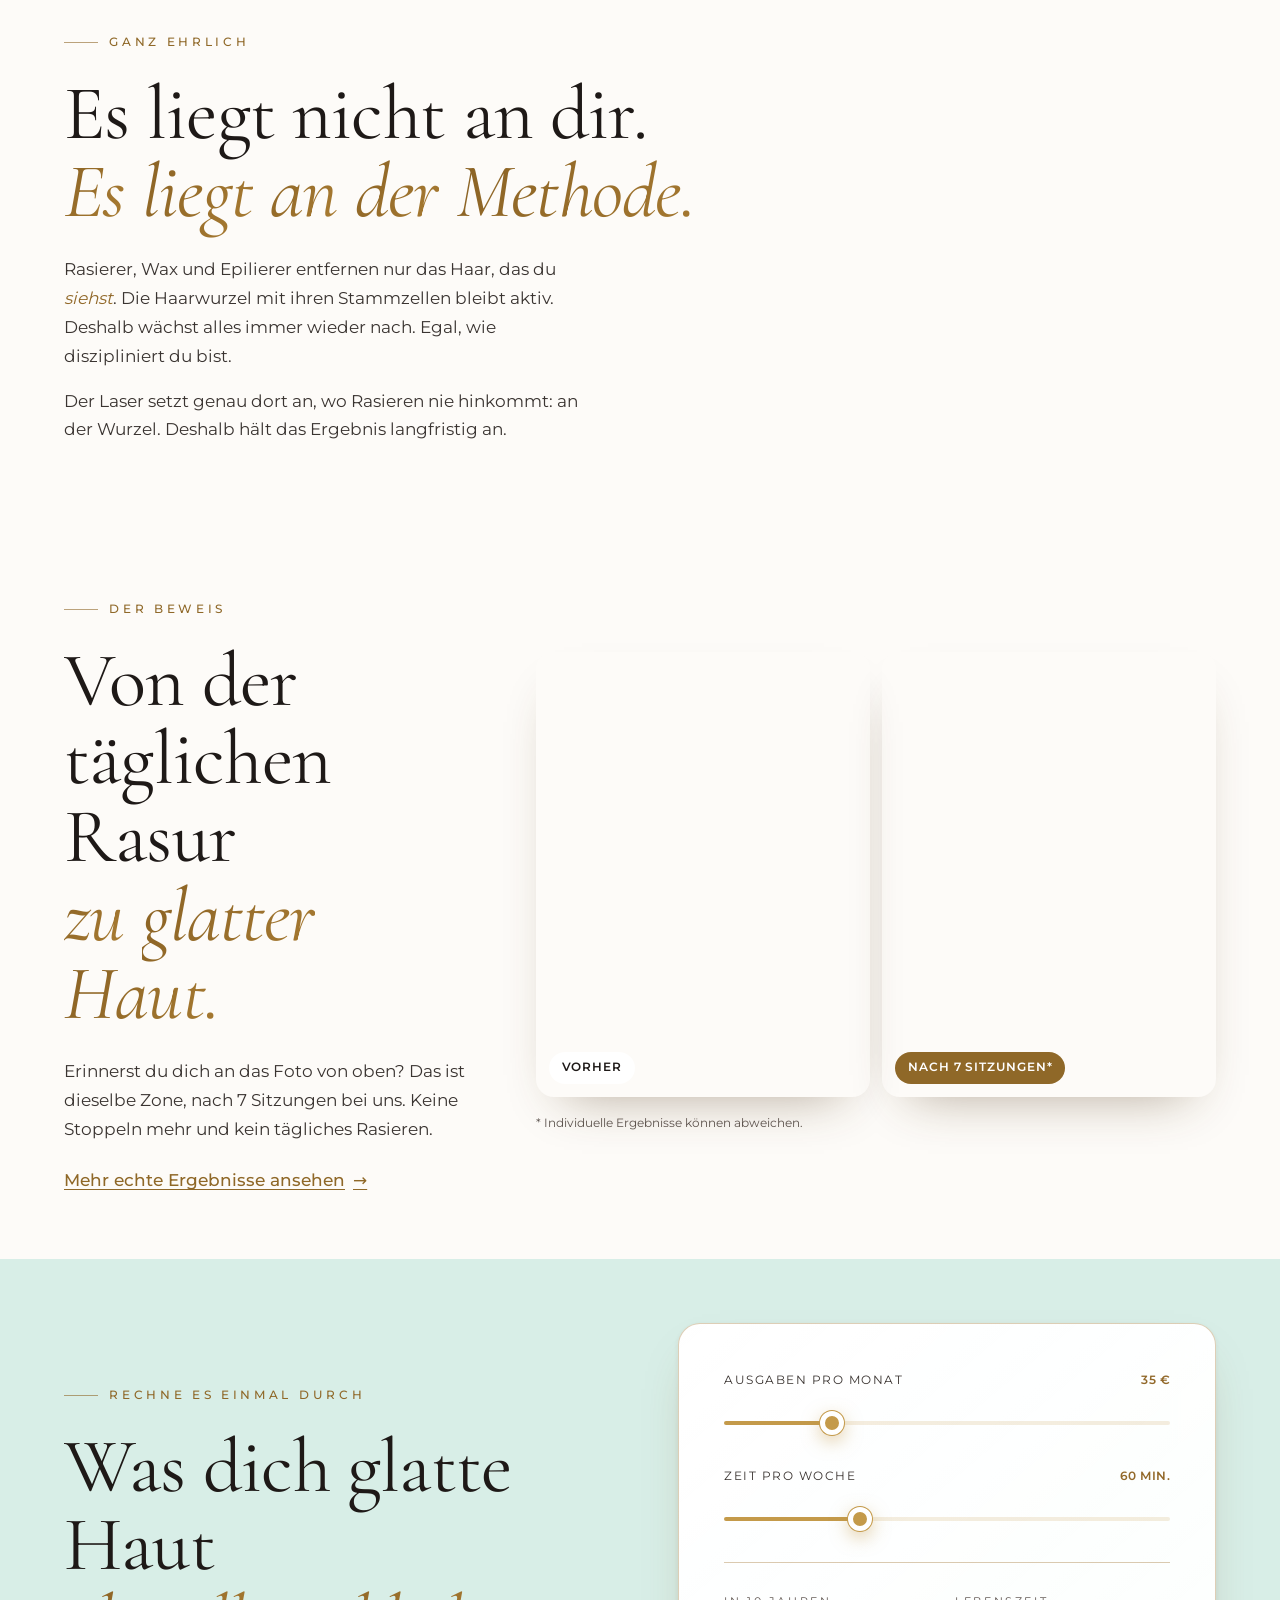
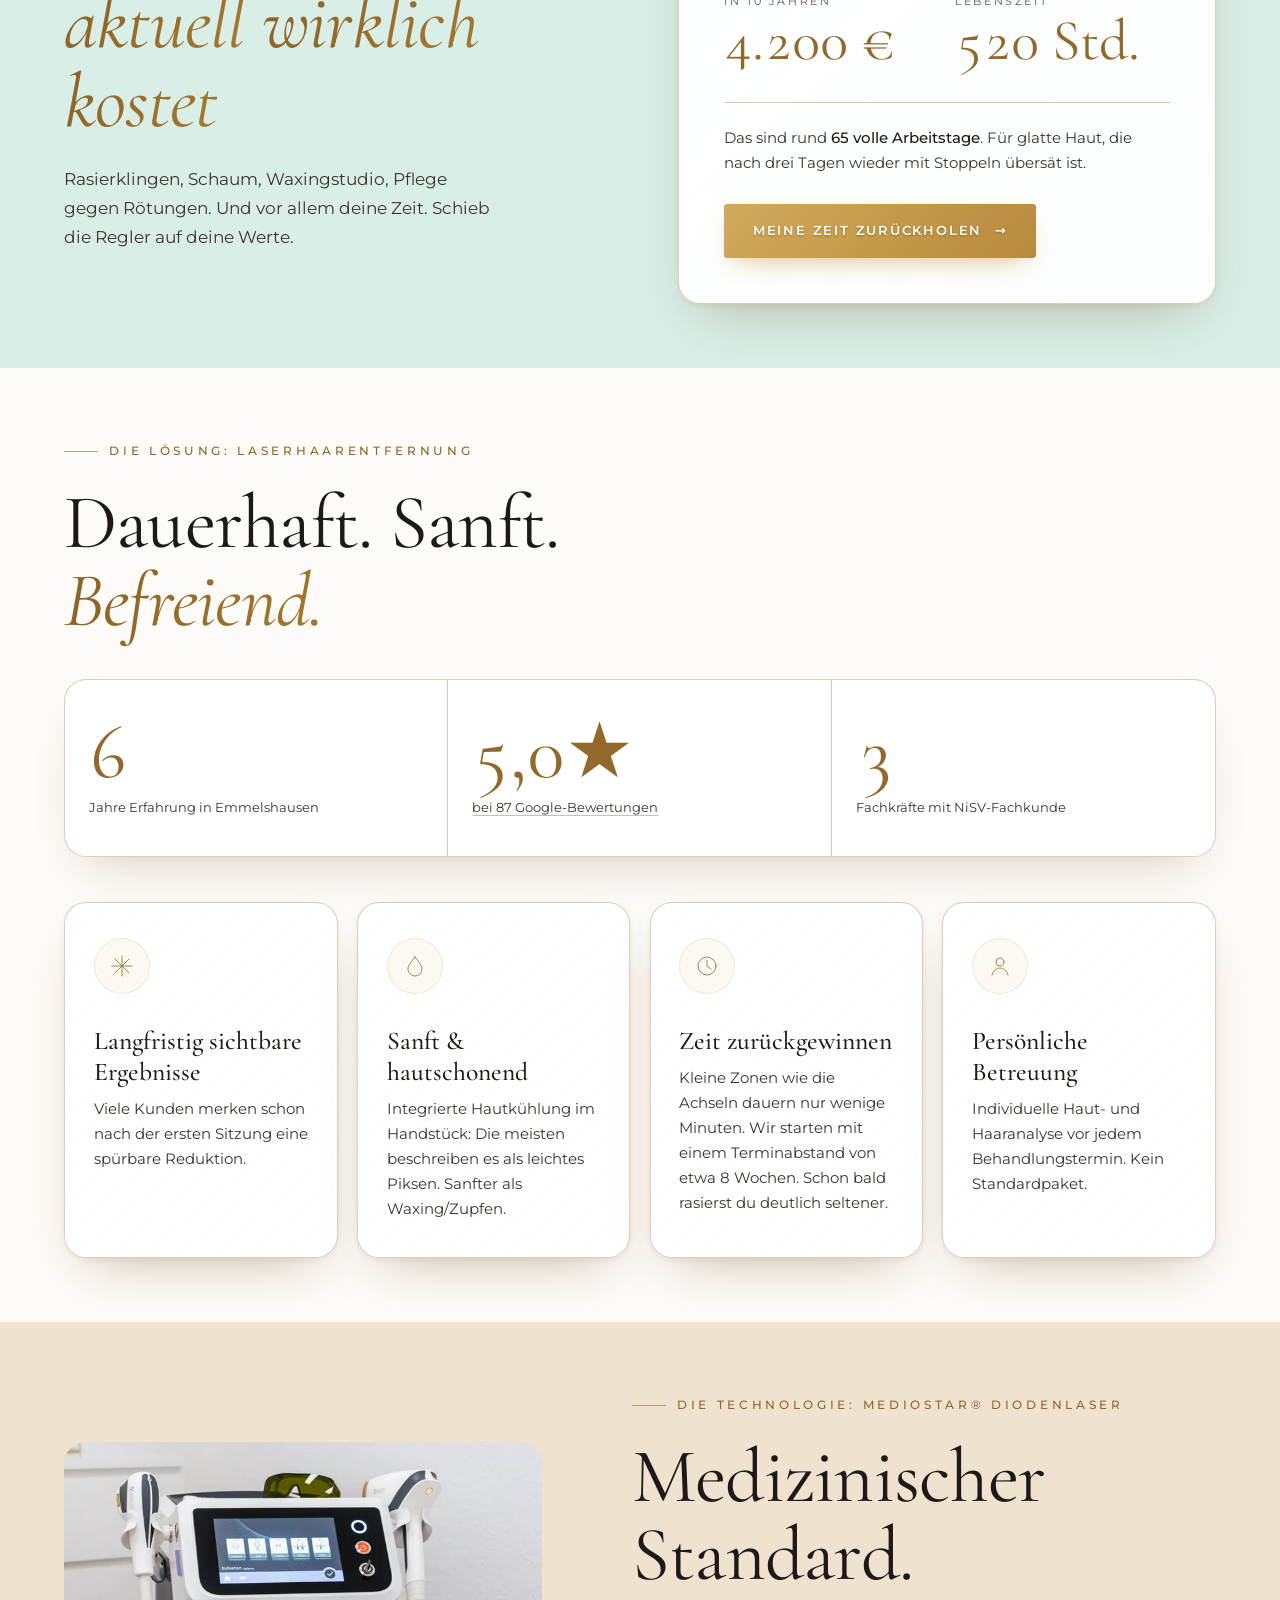
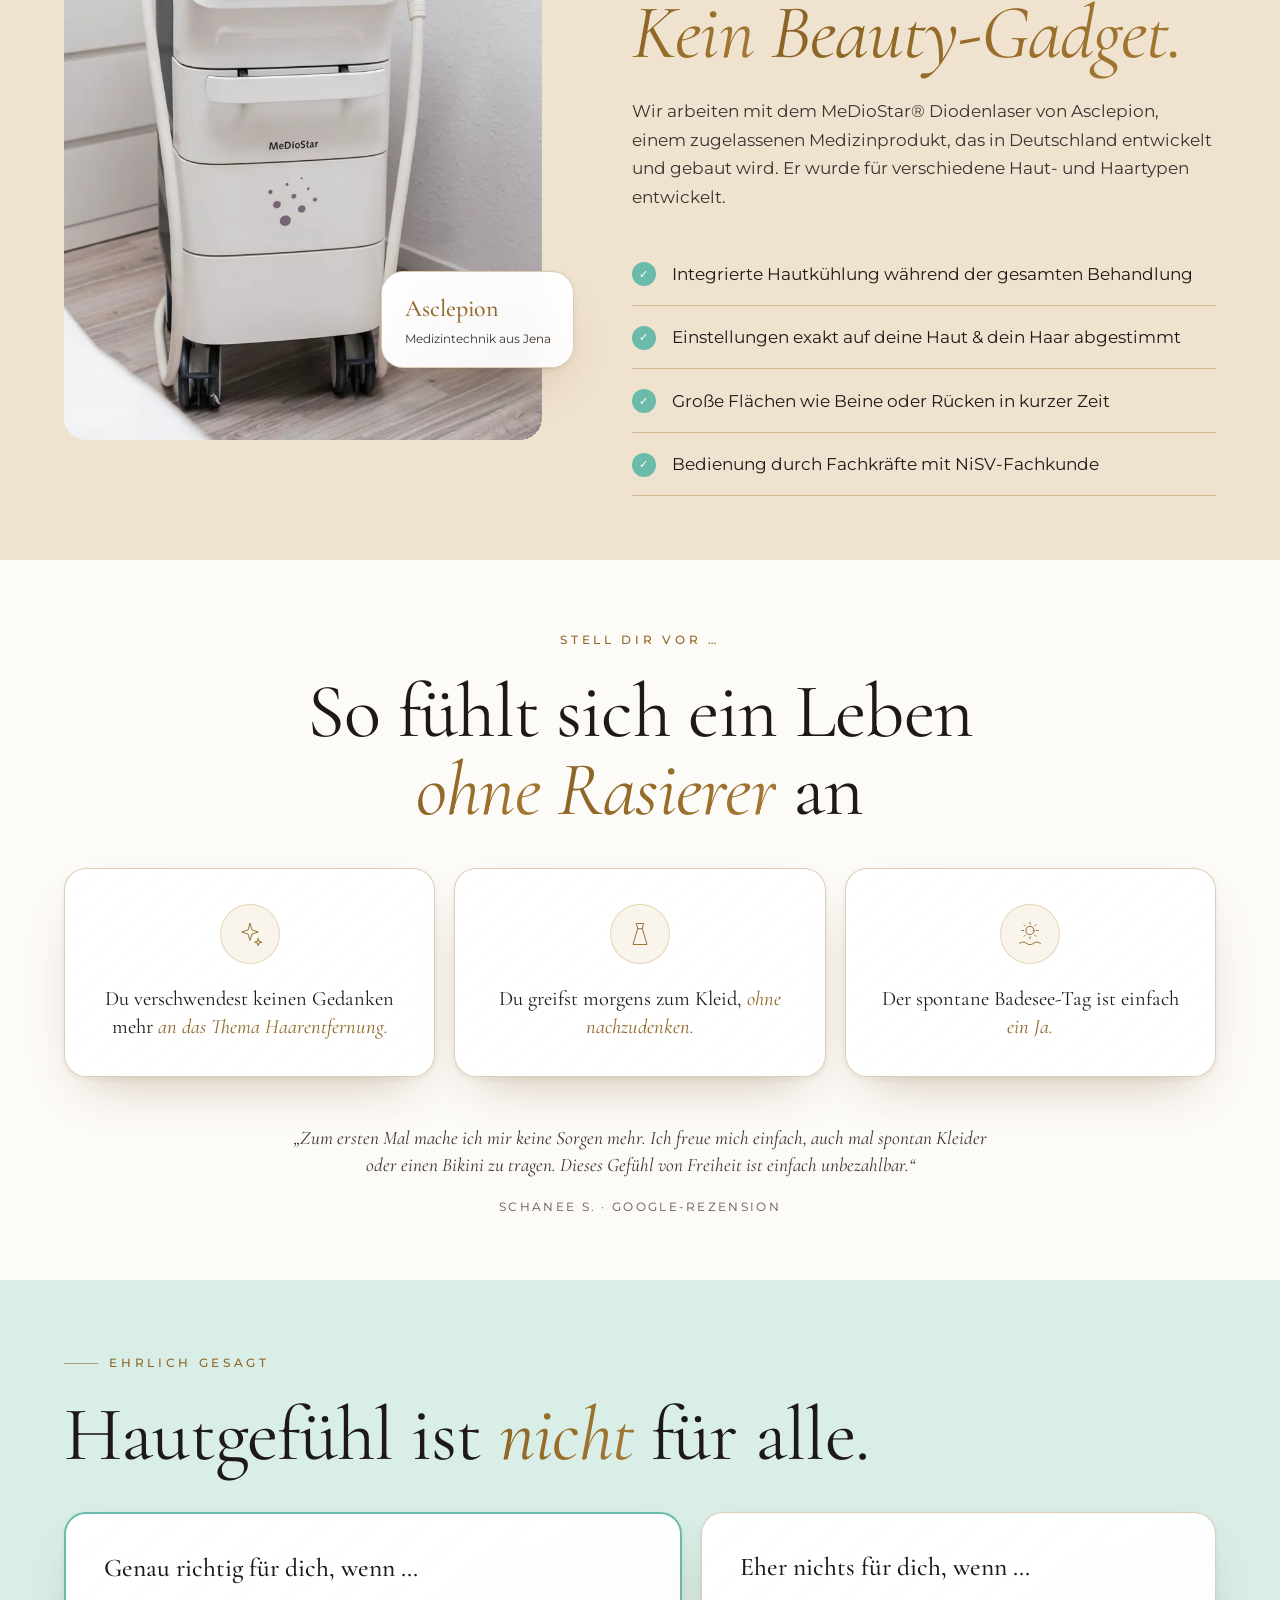
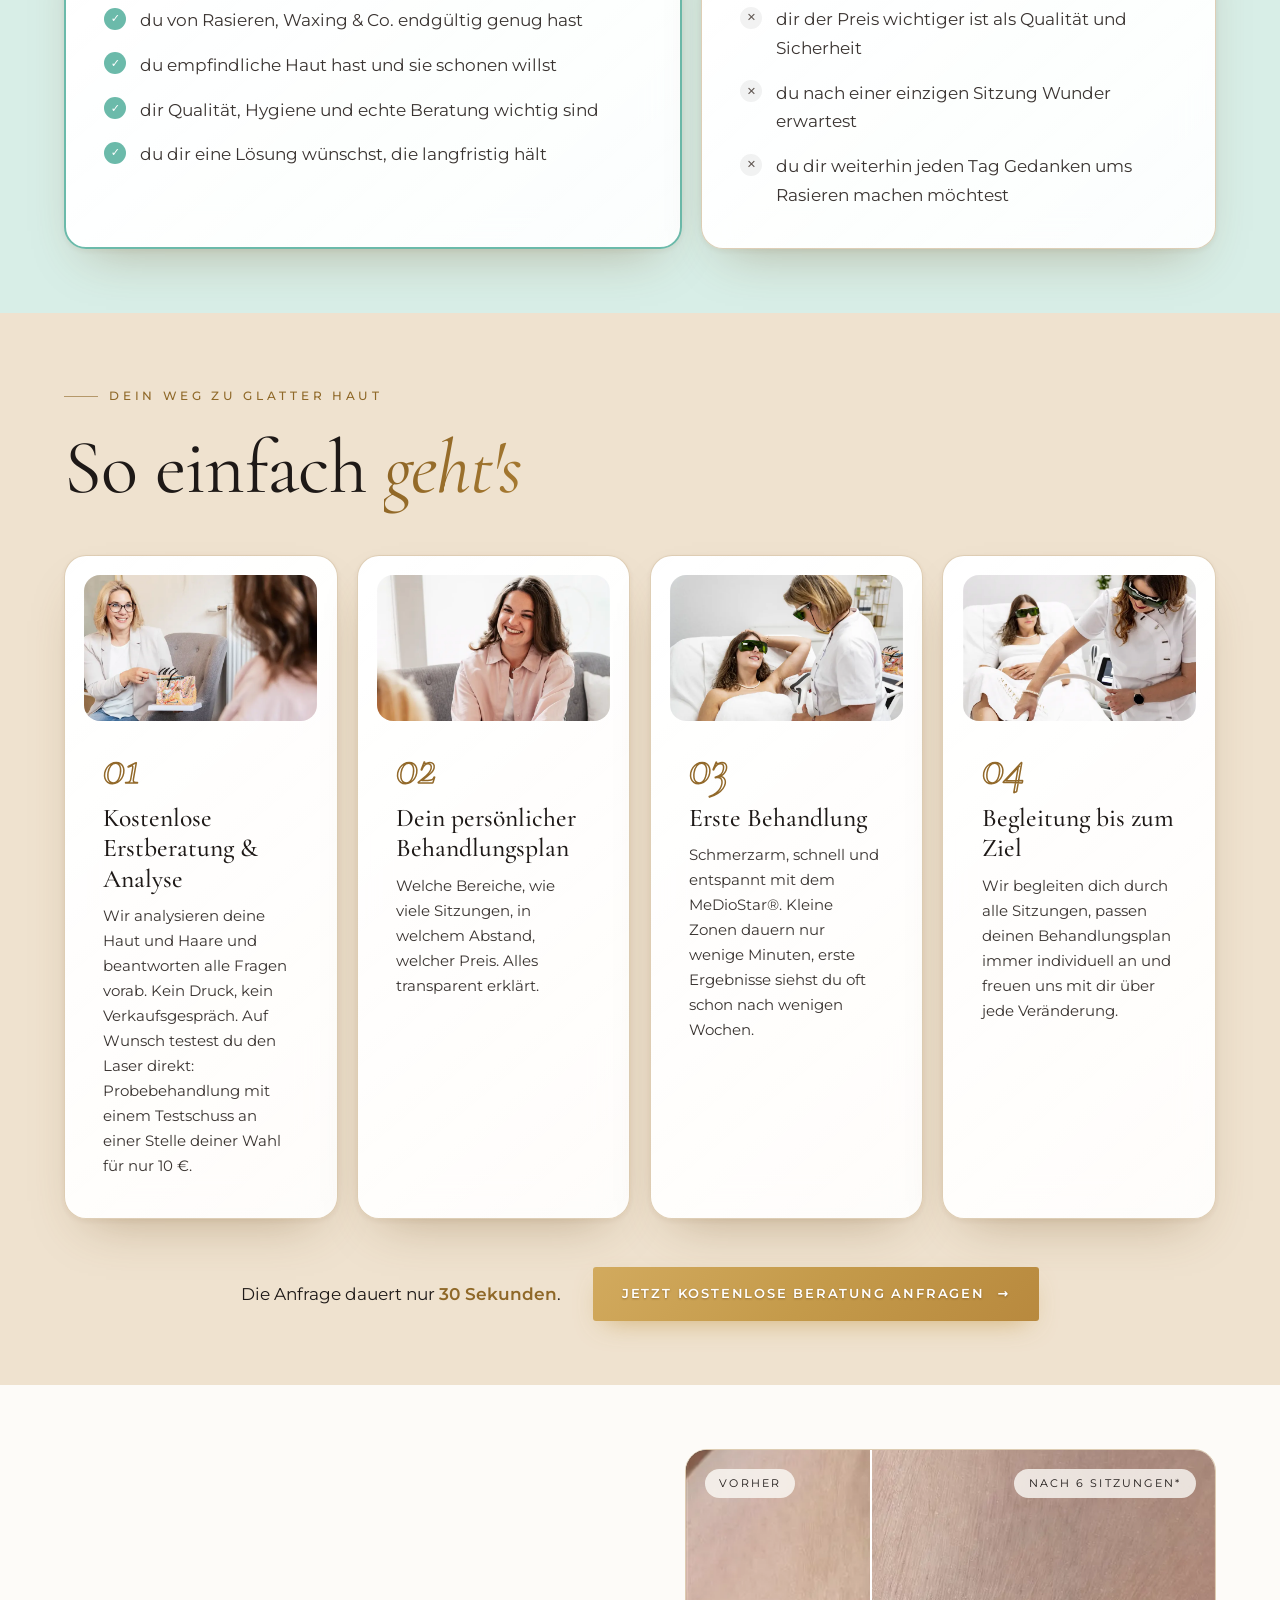
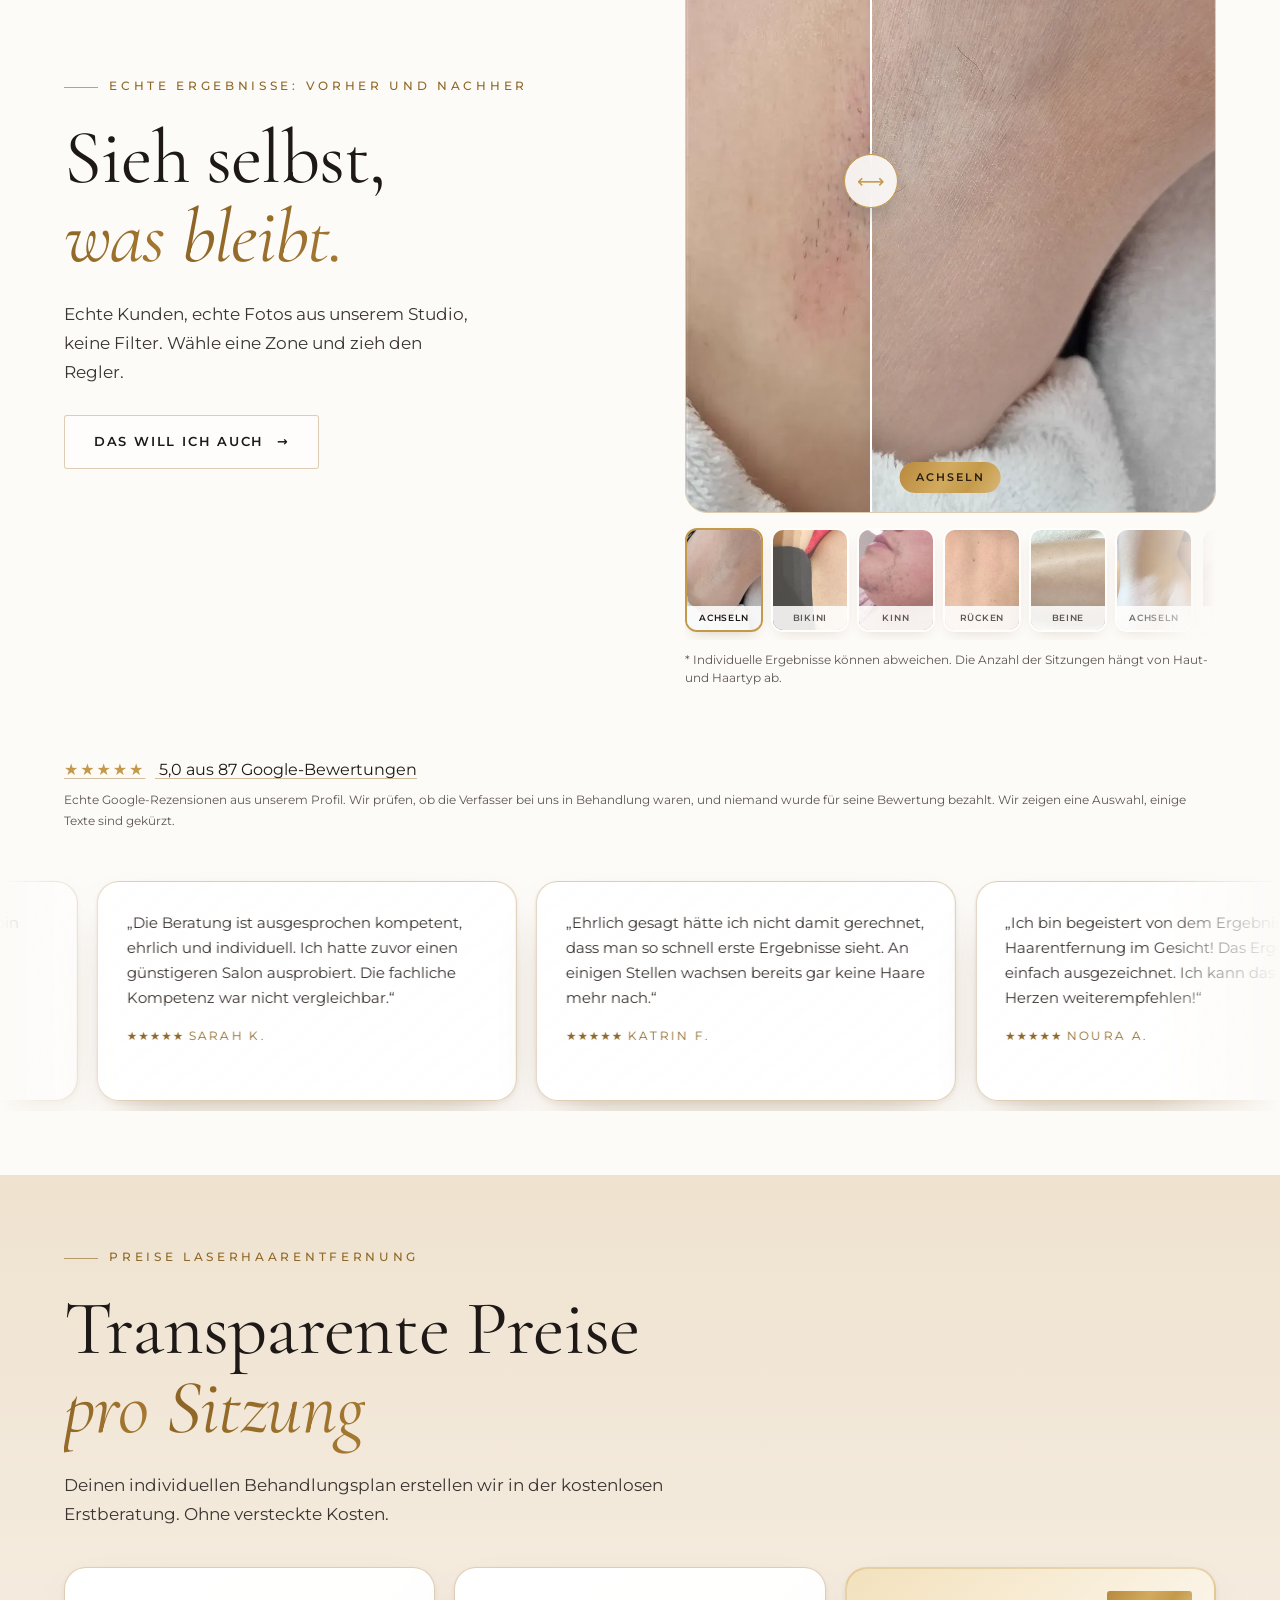
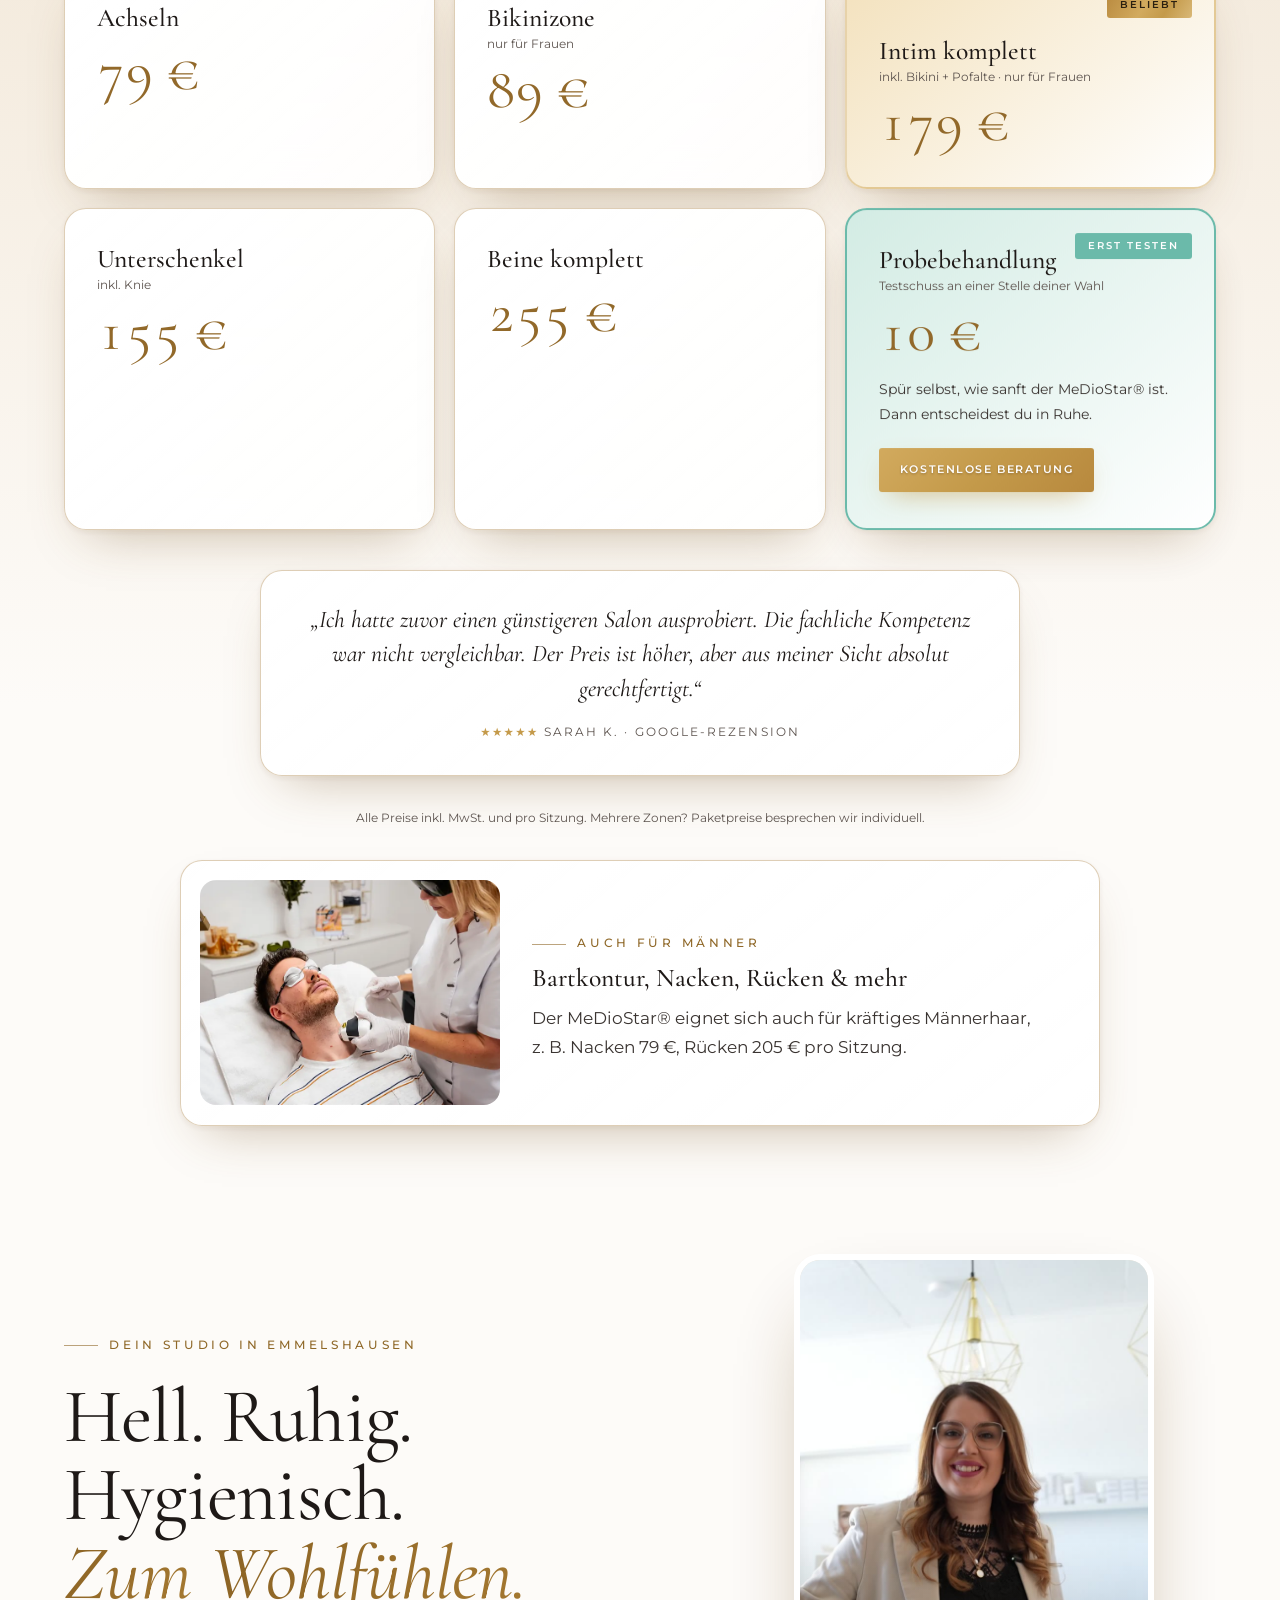
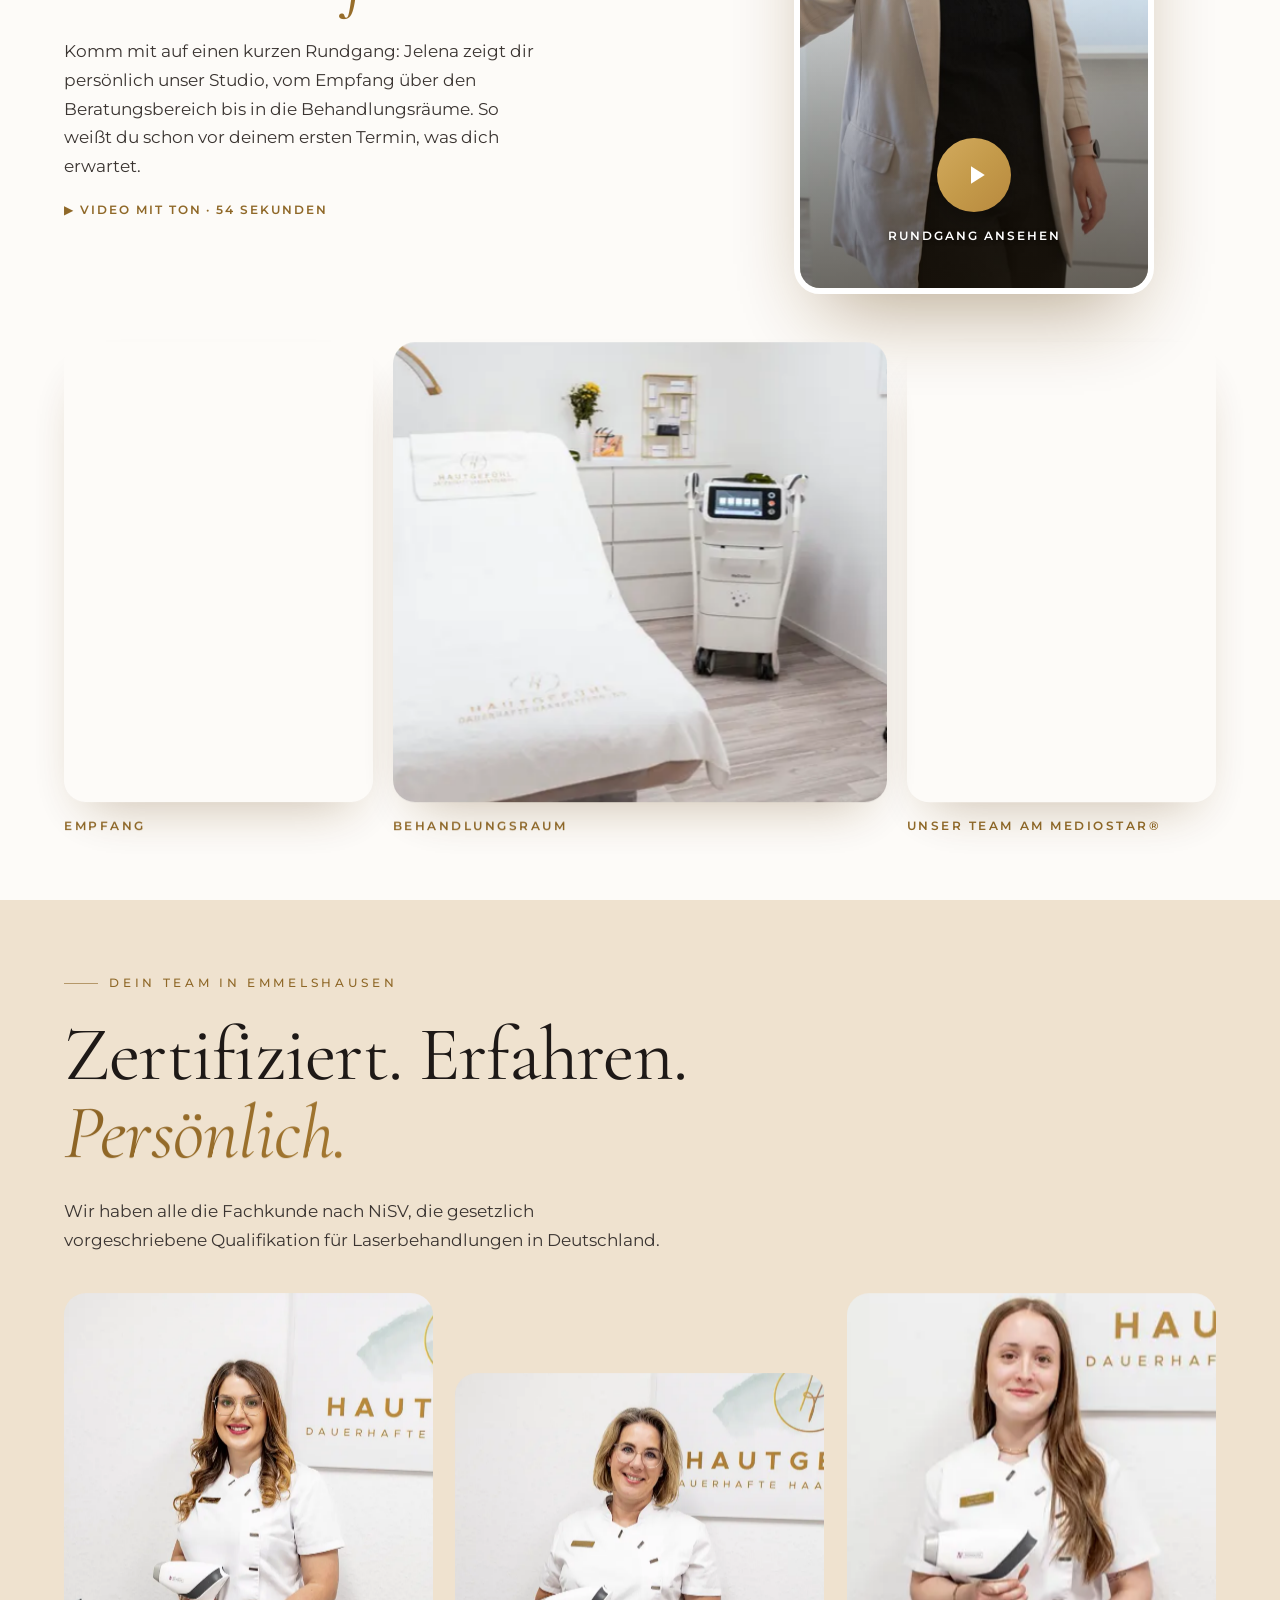
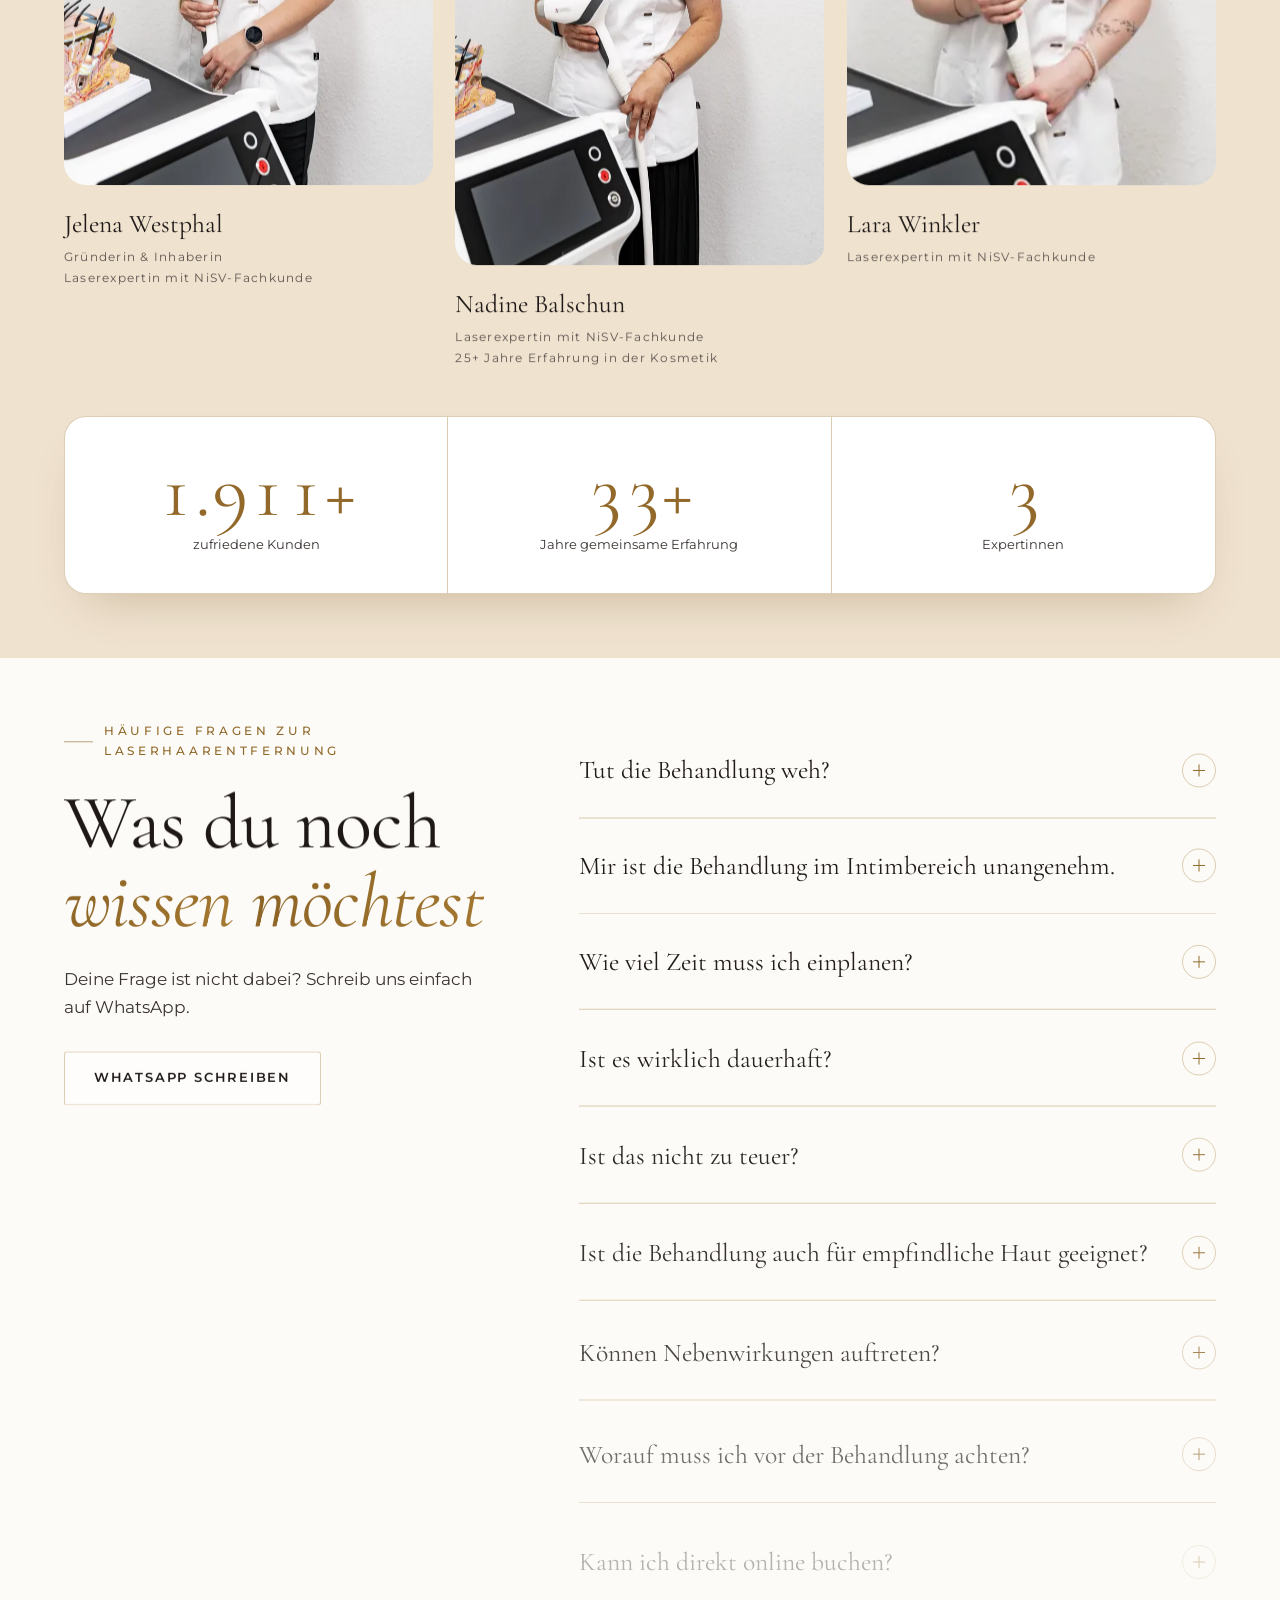
==== commit 8d588b90: "Bikinizone und Po/Pofalte nur für Frauen (Formular, Preisliste) Co-Authored-By: Claude Opus 5.5 <nor" ====
--- a/index.html
+++ b/index.html
@@ -96,7 +96,7 @@
             "price": "89",
             "itemOffered": {
               "@type": "Service",
-              "name": "Laserhaarentfernung Bikinizone"
+              "name": "Laserhaarentfernung Bikinizone (nur für Frauen)"
             }
           },
           {
@@ -364,7 +364,7 @@
             </div>
             <fieldset class="callback__choice">
               <legend>Welche Zone interessiert dich? <small>Mehrere Zonen möglich</small></legend>
-              <div class="chips"><label class="chip"><input type="checkbox" name="zone[]" value="Achseln"><span>Achseln</span></label><label class="chip"><input type="checkbox" name="zone[]" value="Bikinizone"><span>Bikinizone</span></label><label class="chip"><input type="checkbox" name="zone[]" value="Intim komplett (nur Frauen)"><span>Intim komplett (nur Frauen)</span></label><label class="chip"><input type="checkbox" name="zone[]" value="Beine"><span>Beine</span></label><label class="chip"><input type="checkbox" name="zone[]" value="Gesicht"><span>Gesicht</span></label><label class="chip"><input type="checkbox" name="zone[]" value="Arme"><span>Arme</span></label><label class="chip"><input type="checkbox" name="zone[]" value="Rücken / Schultern"><span>Rücken / Schultern</span></label><label class="chip"><input type="checkbox" name="zone[]" value="Brust / Bauch"><span>Brust / Bauch</span></label><label class="chip"><input type="checkbox" name="zone[]" value="Po / Pofalte"><span>Po / Pofalte</span></label><label class="chip"><input type="checkbox" name="zone[]" value="Hals / Nacken"><span>Hals / Nacken</span></label><label class="chip"><input type="checkbox" name="zone[]" value="Bart / Wangen"><span>Bart / Wangen</span></label><label class="chip"><input type="checkbox" name="zone[]" value="Andere"><span>Andere</span></label></div>
+              <div class="chips"><label class="chip"><input type="checkbox" name="zone[]" value="Achseln"><span>Achseln</span></label><label class="chip"><input type="checkbox" name="zone[]" value="Bikinizone (nur Frauen)"><span>Bikinizone (nur Frauen)</span></label><label class="chip"><input type="checkbox" name="zone[]" value="Intim komplett (nur Frauen)"><span>Intim komplett (nur Frauen)</span></label><label class="chip"><input type="checkbox" name="zone[]" value="Beine"><span>Beine</span></label><label class="chip"><input type="checkbox" name="zone[]" value="Gesicht"><span>Gesicht</span></label><label class="chip"><input type="checkbox" name="zone[]" value="Arme"><span>Arme</span></label><label class="chip"><input type="checkbox" name="zone[]" value="Rücken / Schultern"><span>Rücken / Schultern</span></label><label class="chip"><input type="checkbox" name="zone[]" value="Brust / Bauch"><span>Brust / Bauch</span></label><label class="chip"><input type="checkbox" name="zone[]" value="Po / Pofalte (nur Frauen)"><span>Po / Pofalte (nur Frauen)</span></label><label class="chip"><input type="checkbox" name="zone[]" value="Hals / Nacken"><span>Hals / Nacken</span></label><label class="chip"><input type="checkbox" name="zone[]" value="Bart / Wangen"><span>Bart / Wangen</span></label><label class="chip"><input type="checkbox" name="zone[]" value="Andere"><span>Andere</span></label></div>
             </fieldset>
             <fieldset class="callback__choice">
               <legend>Wann erreichen wir dich am besten? <small>optional</small></legend>
@@ -765,7 +765,7 @@
             <p class="price__new">79 €</p>
           </article>
           <article class="price glass" data-tilt data-reveal>
-            <h3>Bikinizone</h3>
+            <h3>Bikinizone <small>nur für Frauen</small></h3>
             <p class="price__new">89 €</p>
           </article>
           <article class="price price--featured glass" data-tilt data-reveal>
@@ -975,7 +975,7 @@
             </div>
             <fieldset class="callback__choice">
               <legend>Welche Zone interessiert dich? <small>Mehrere Zonen möglich</small></legend>
-              <div class="chips"><label class="chip"><input type="checkbox" name="zone[]" value="Achseln"><span>Achseln</span></label><label class="chip"><input type="checkbox" name="zone[]" value="Bikinizone"><span>Bikinizone</span></label><label class="chip"><input type="checkbox" name="zone[]" value="Intim komplett (nur Frauen)"><span>Intim komplett (nur Frauen)</span></label><label class="chip"><input type="checkbox" name="zone[]" value="Beine"><span>Beine</span></label><label class="chip"><input type="checkbox" name="zone[]" value="Gesicht"><span>Gesicht</span></label><label class="chip"><input type="checkbox" name="zone[]" value="Arme"><span>Arme</span></label><label class="chip"><input type="checkbox" name="zone[]" value="Rücken / Schultern"><span>Rücken / Schultern</span></label><label class="chip"><input type="checkbox" name="zone[]" value="Brust / Bauch"><span>Brust / Bauch</span></label><label class="chip"><input type="checkbox" name="zone[]" value="Po / Pofalte"><span>Po / Pofalte</span></label><label class="chip"><input type="checkbox" name="zone[]" value="Hals / Nacken"><span>Hals / Nacken</span></label><label class="chip"><input type="checkbox" name="zone[]" value="Bart / Wangen"><span>Bart / Wangen</span></label><label class="chip"><input type="checkbox" name="zone[]" value="Andere"><span>Andere</span></label></div>
+              <div class="chips"><label class="chip"><input type="checkbox" name="zone[]" value="Achseln"><span>Achseln</span></label><label class="chip"><input type="checkbox" name="zone[]" value="Bikinizone (nur Frauen)"><span>Bikinizone (nur Frauen)</span></label><label class="chip"><input type="checkbox" name="zone[]" value="Intim komplett (nur Frauen)"><span>Intim komplett (nur Frauen)</span></label><label class="chip"><input type="checkbox" name="zone[]" value="Beine"><span>Beine</span></label><label class="chip"><input type="checkbox" name="zone[]" value="Gesicht"><span>Gesicht</span></label><label class="chip"><input type="checkbox" name="zone[]" value="Arme"><span>Arme</span></label><label class="chip"><input type="checkbox" name="zone[]" value="Rücken / Schultern"><span>Rücken / Schultern</span></label><label class="chip"><input type="checkbox" name="zone[]" value="Brust / Bauch"><span>Brust / Bauch</span></label><label class="chip"><input type="checkbox" name="zone[]" value="Po / Pofalte (nur Frauen)"><span>Po / Pofalte (nur Frauen)</span></label><label class="chip"><input type="checkbox" name="zone[]" value="Hals / Nacken"><span>Hals / Nacken</span></label><label class="chip"><input type="checkbox" name="zone[]" value="Bart / Wangen"><span>Bart / Wangen</span></label><label class="chip"><input type="checkbox" name="zone[]" value="Andere"><span>Andere</span></label></div>
             </fieldset>
             <fieldset class="callback__choice">
               <legend>Wann erreichen wir dich am besten? <small>optional</small></legend>
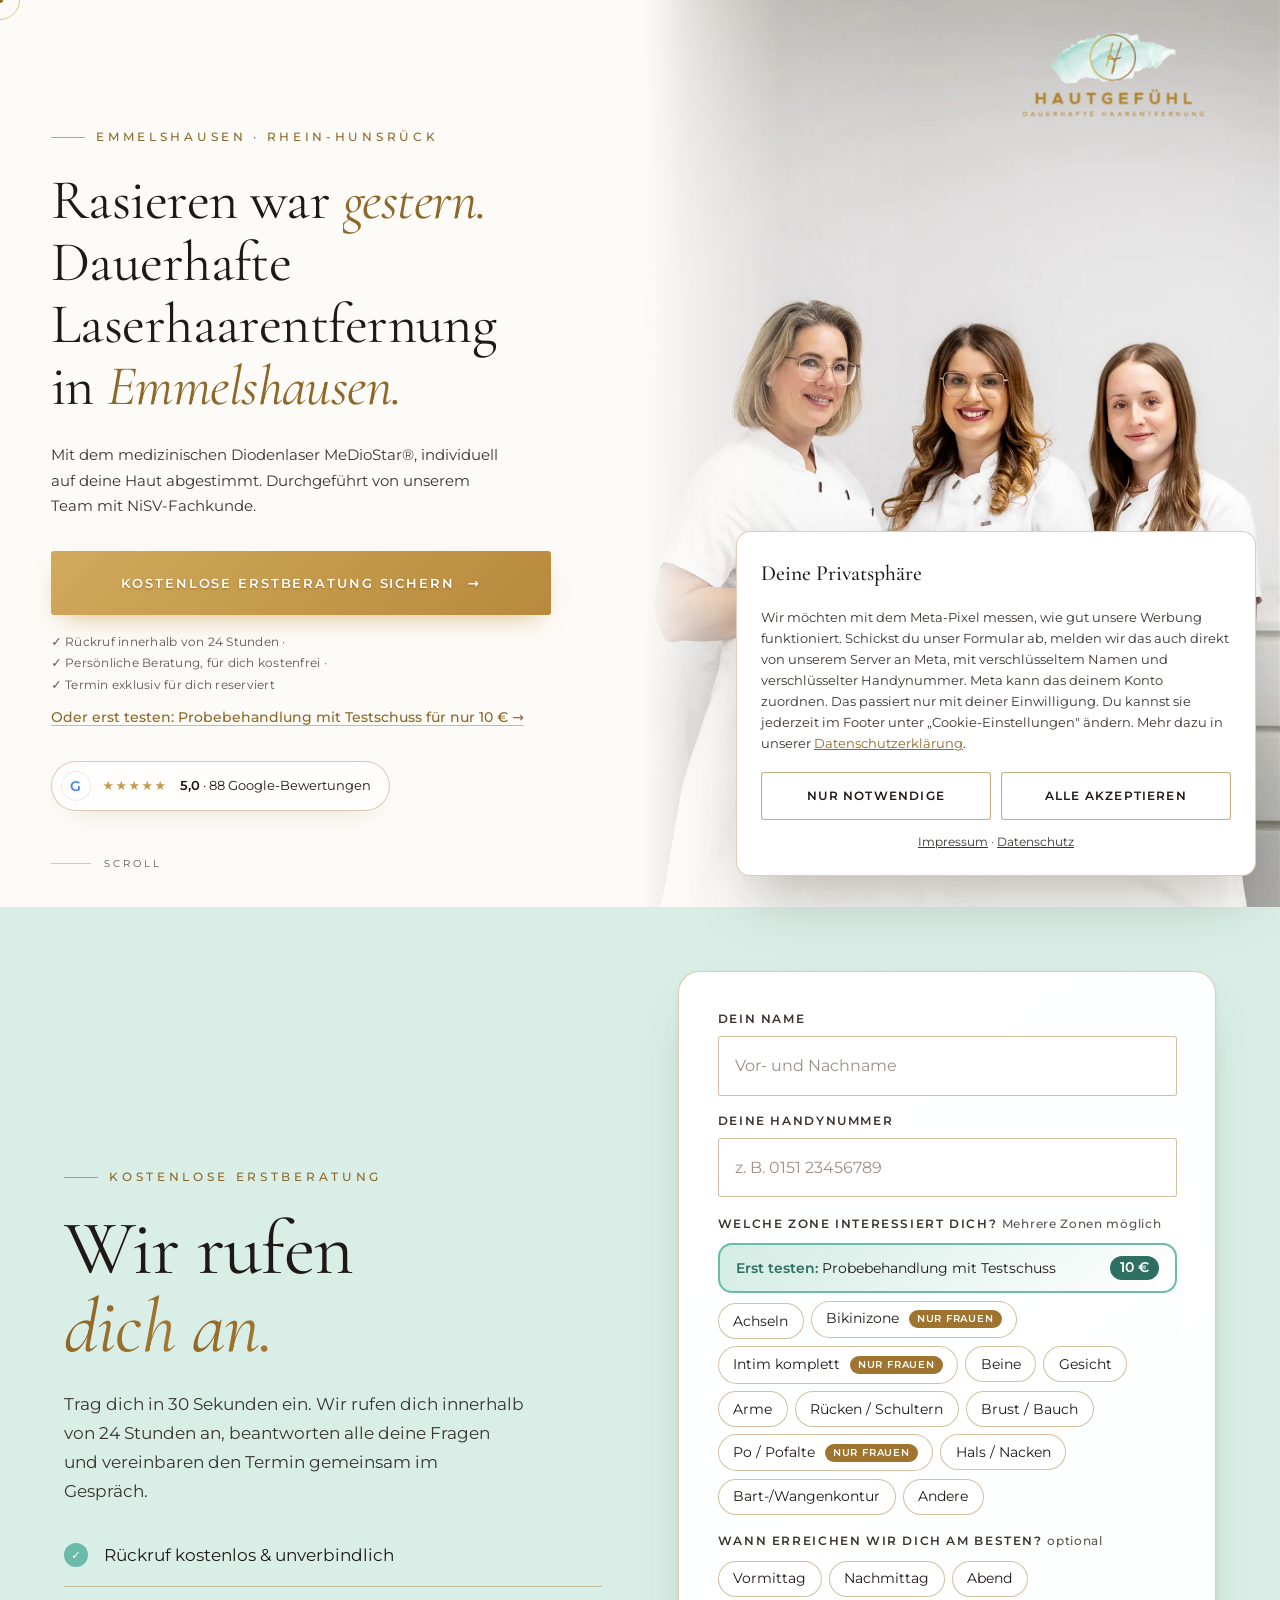
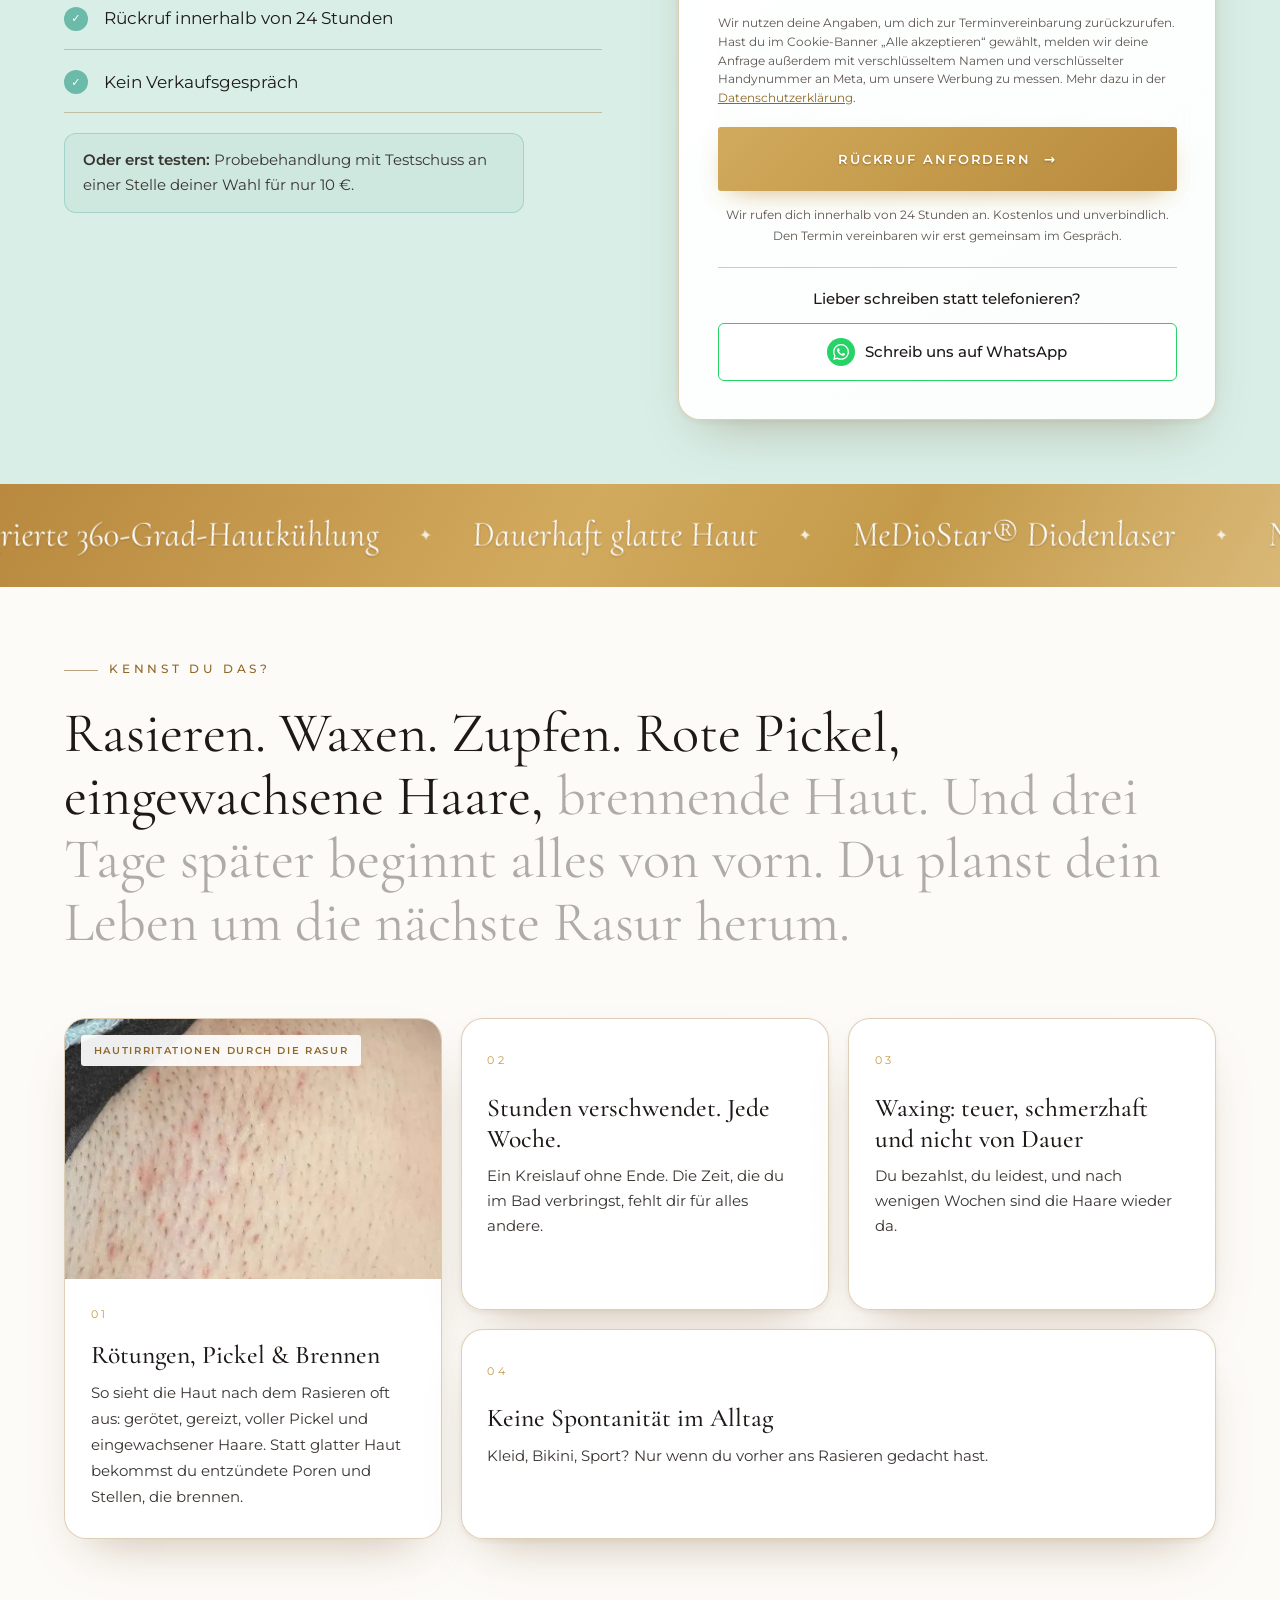
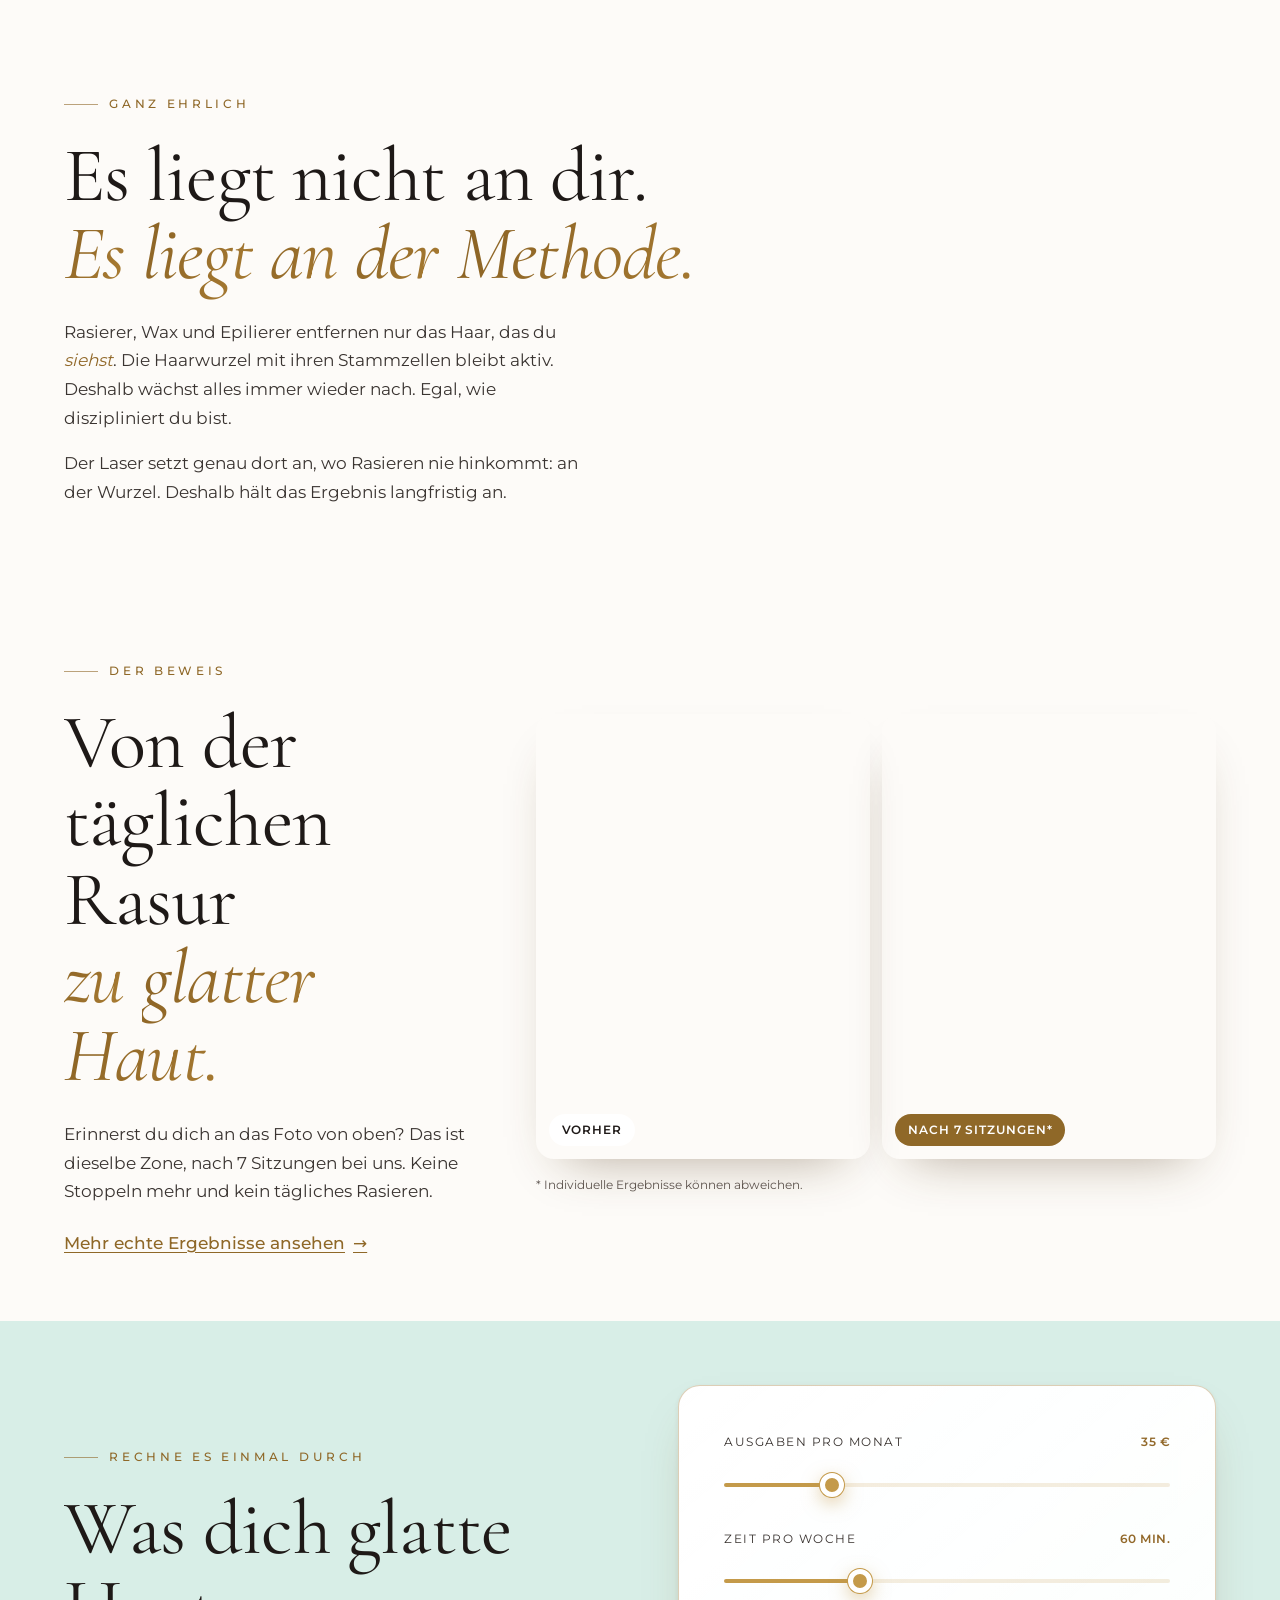
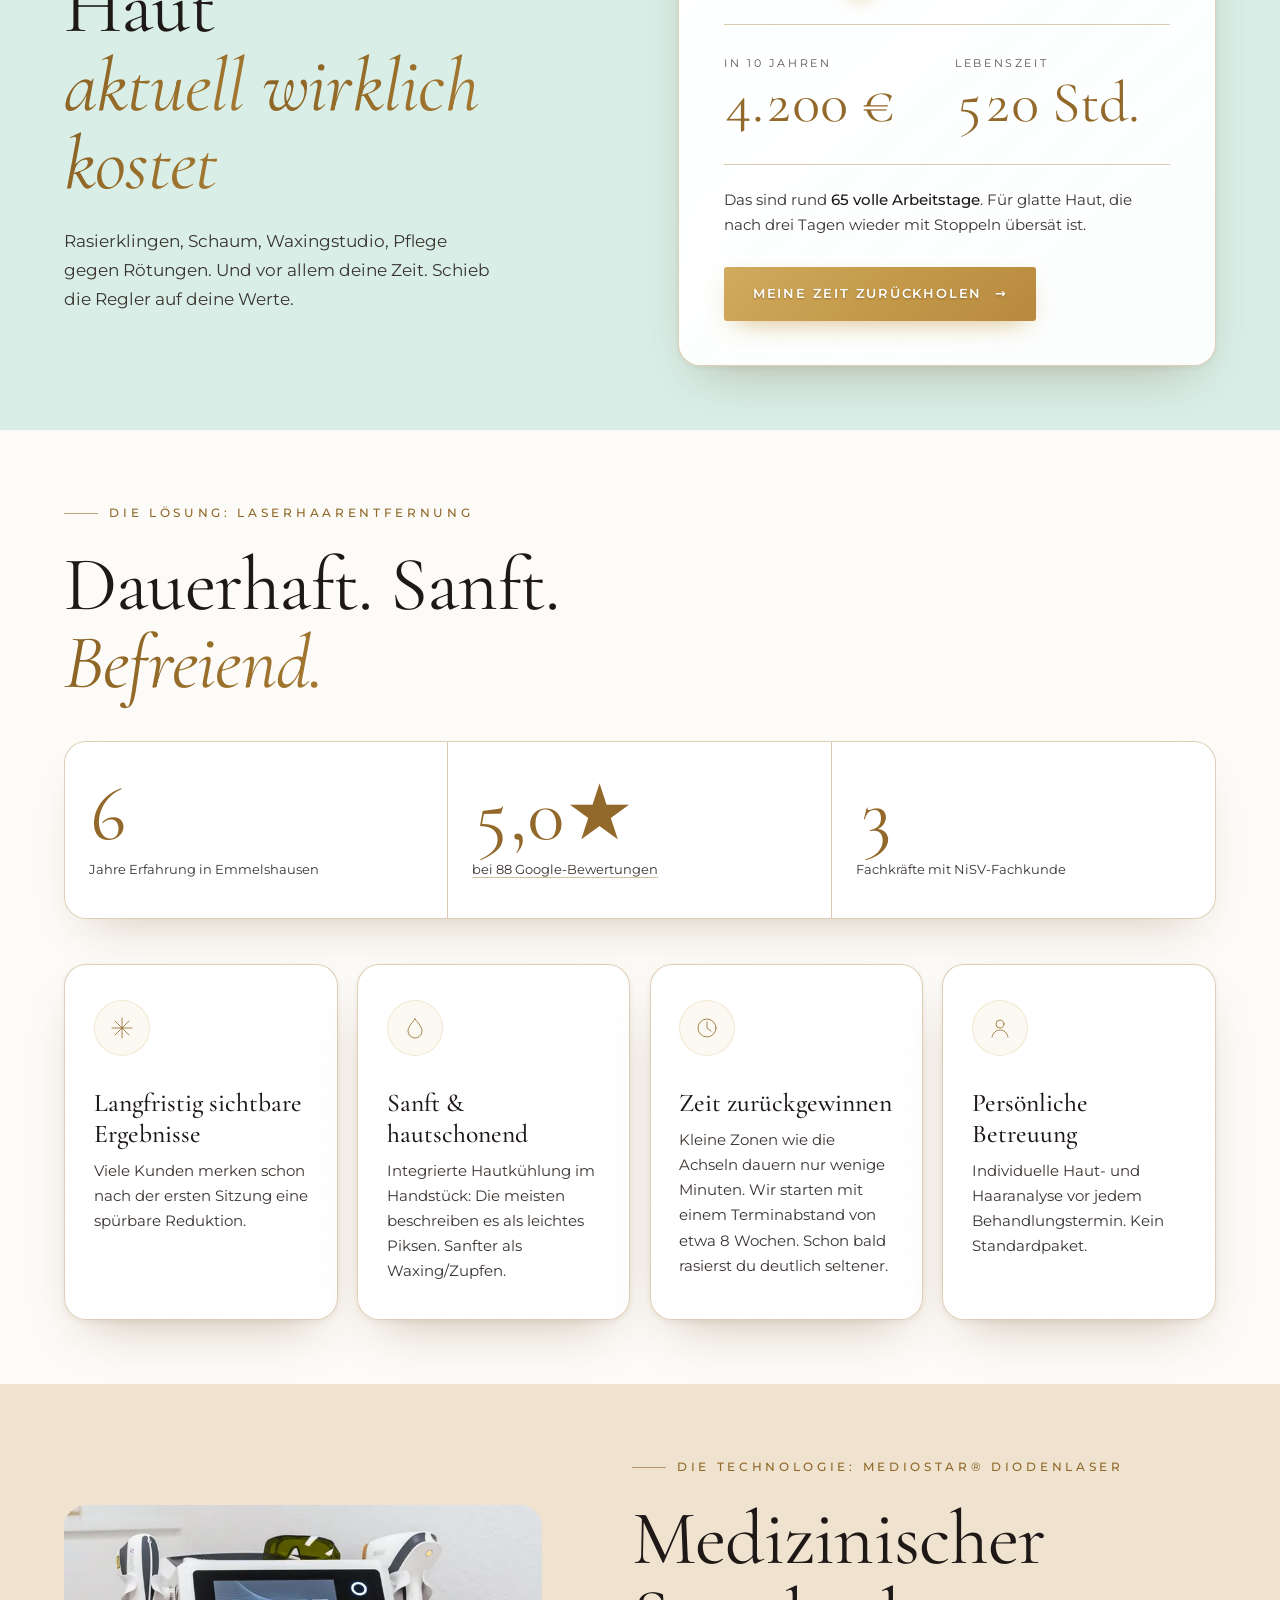
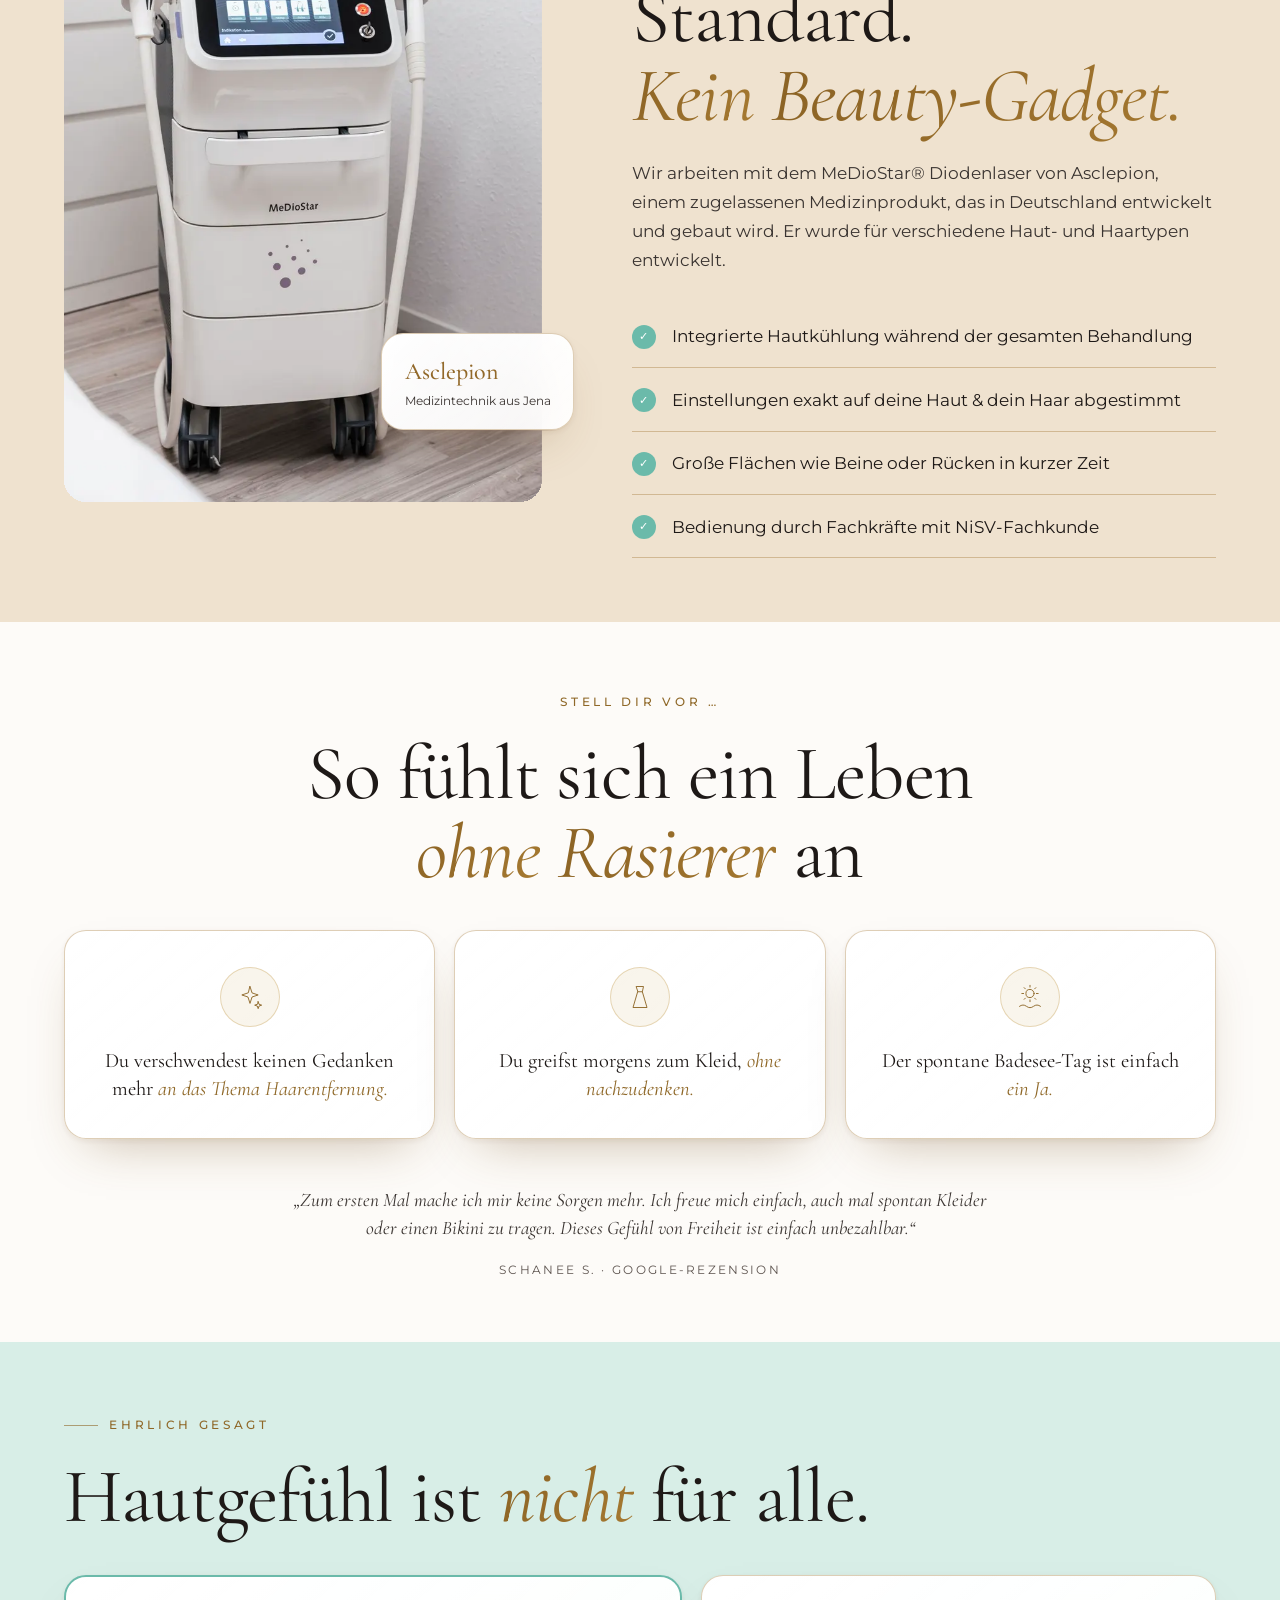
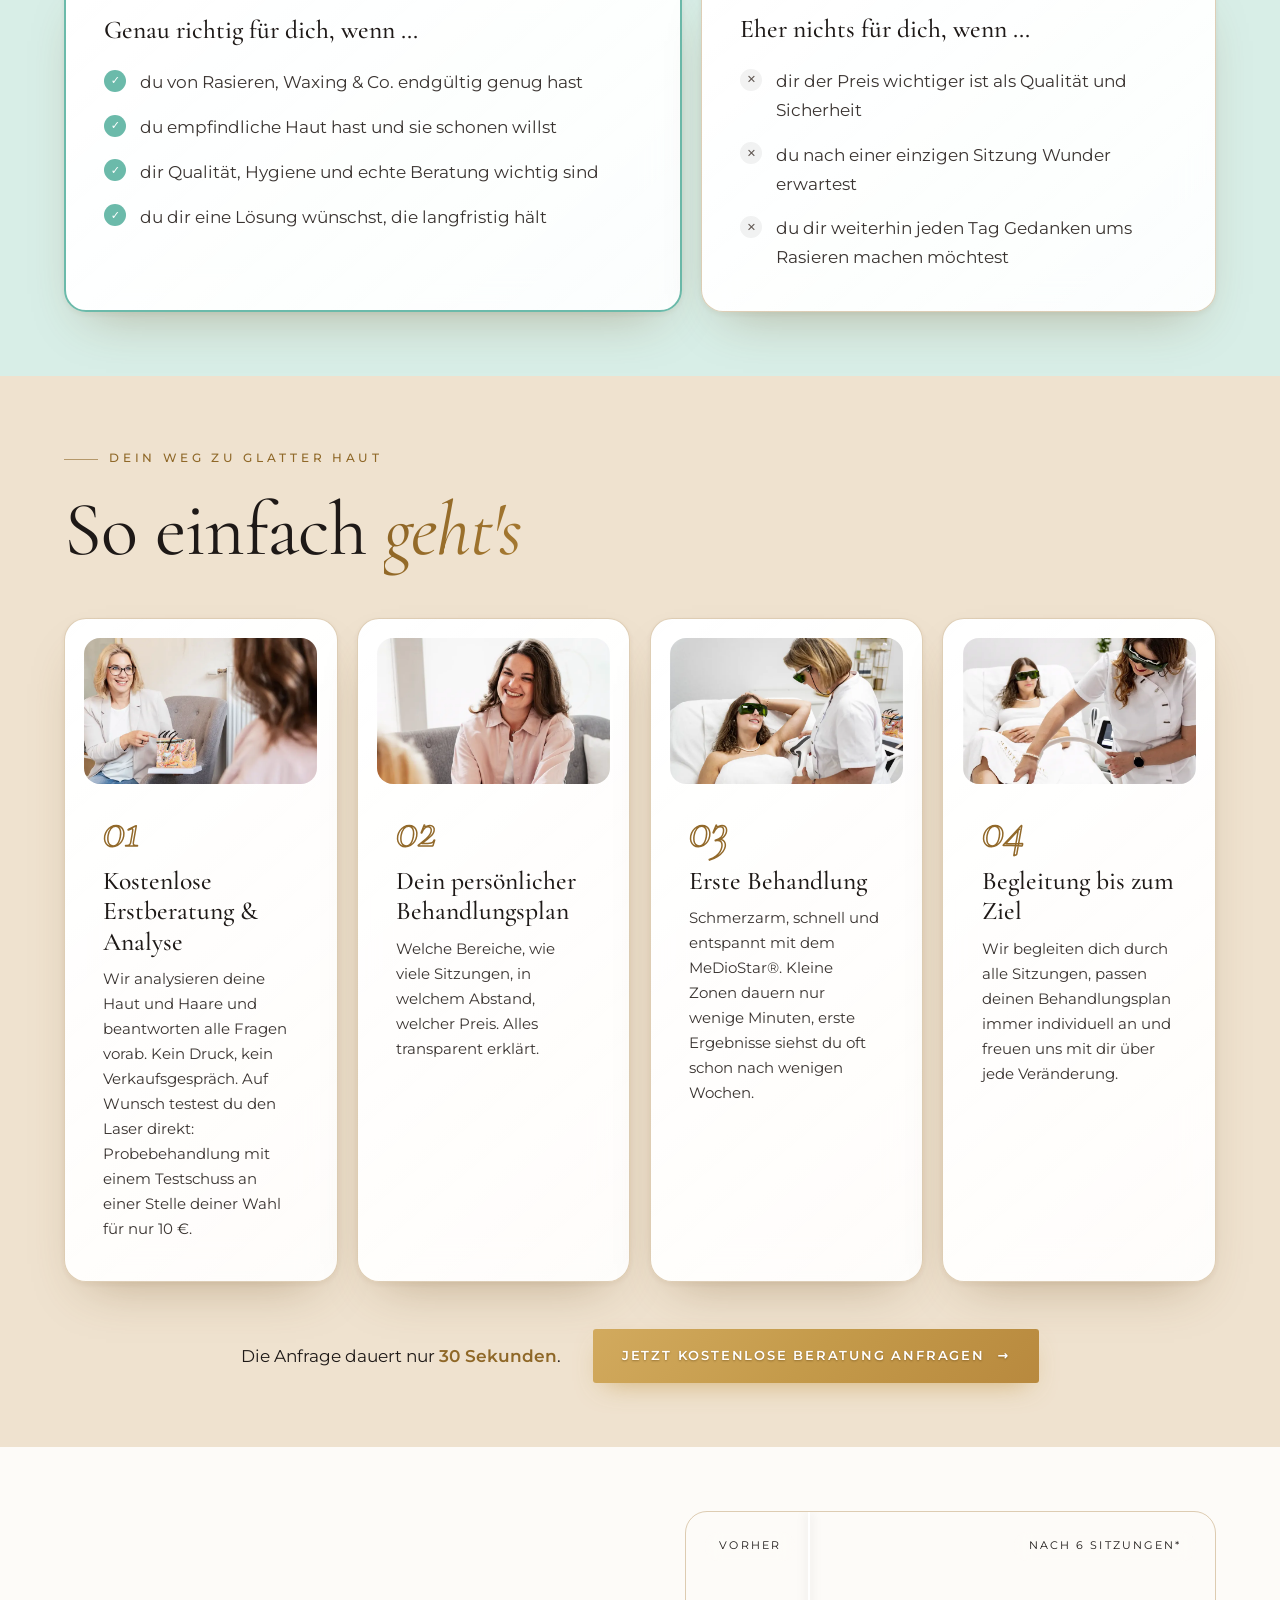
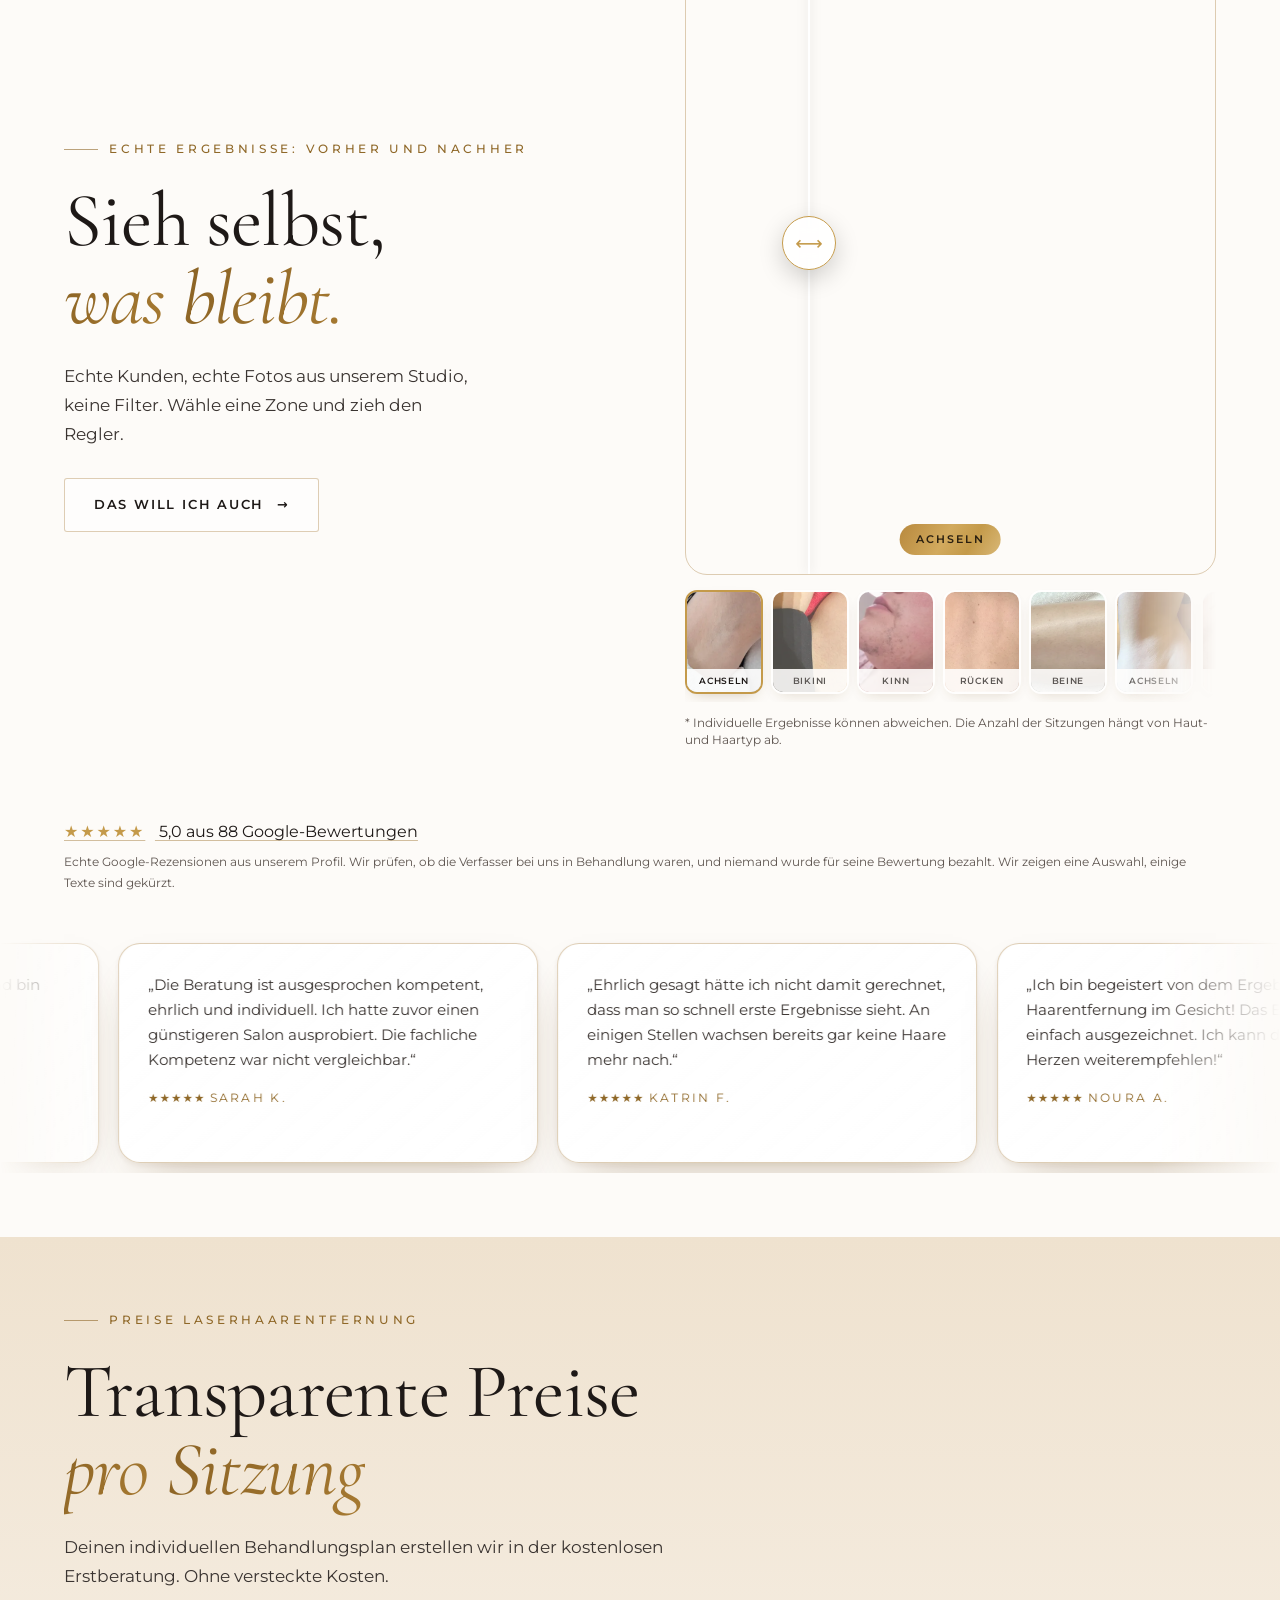
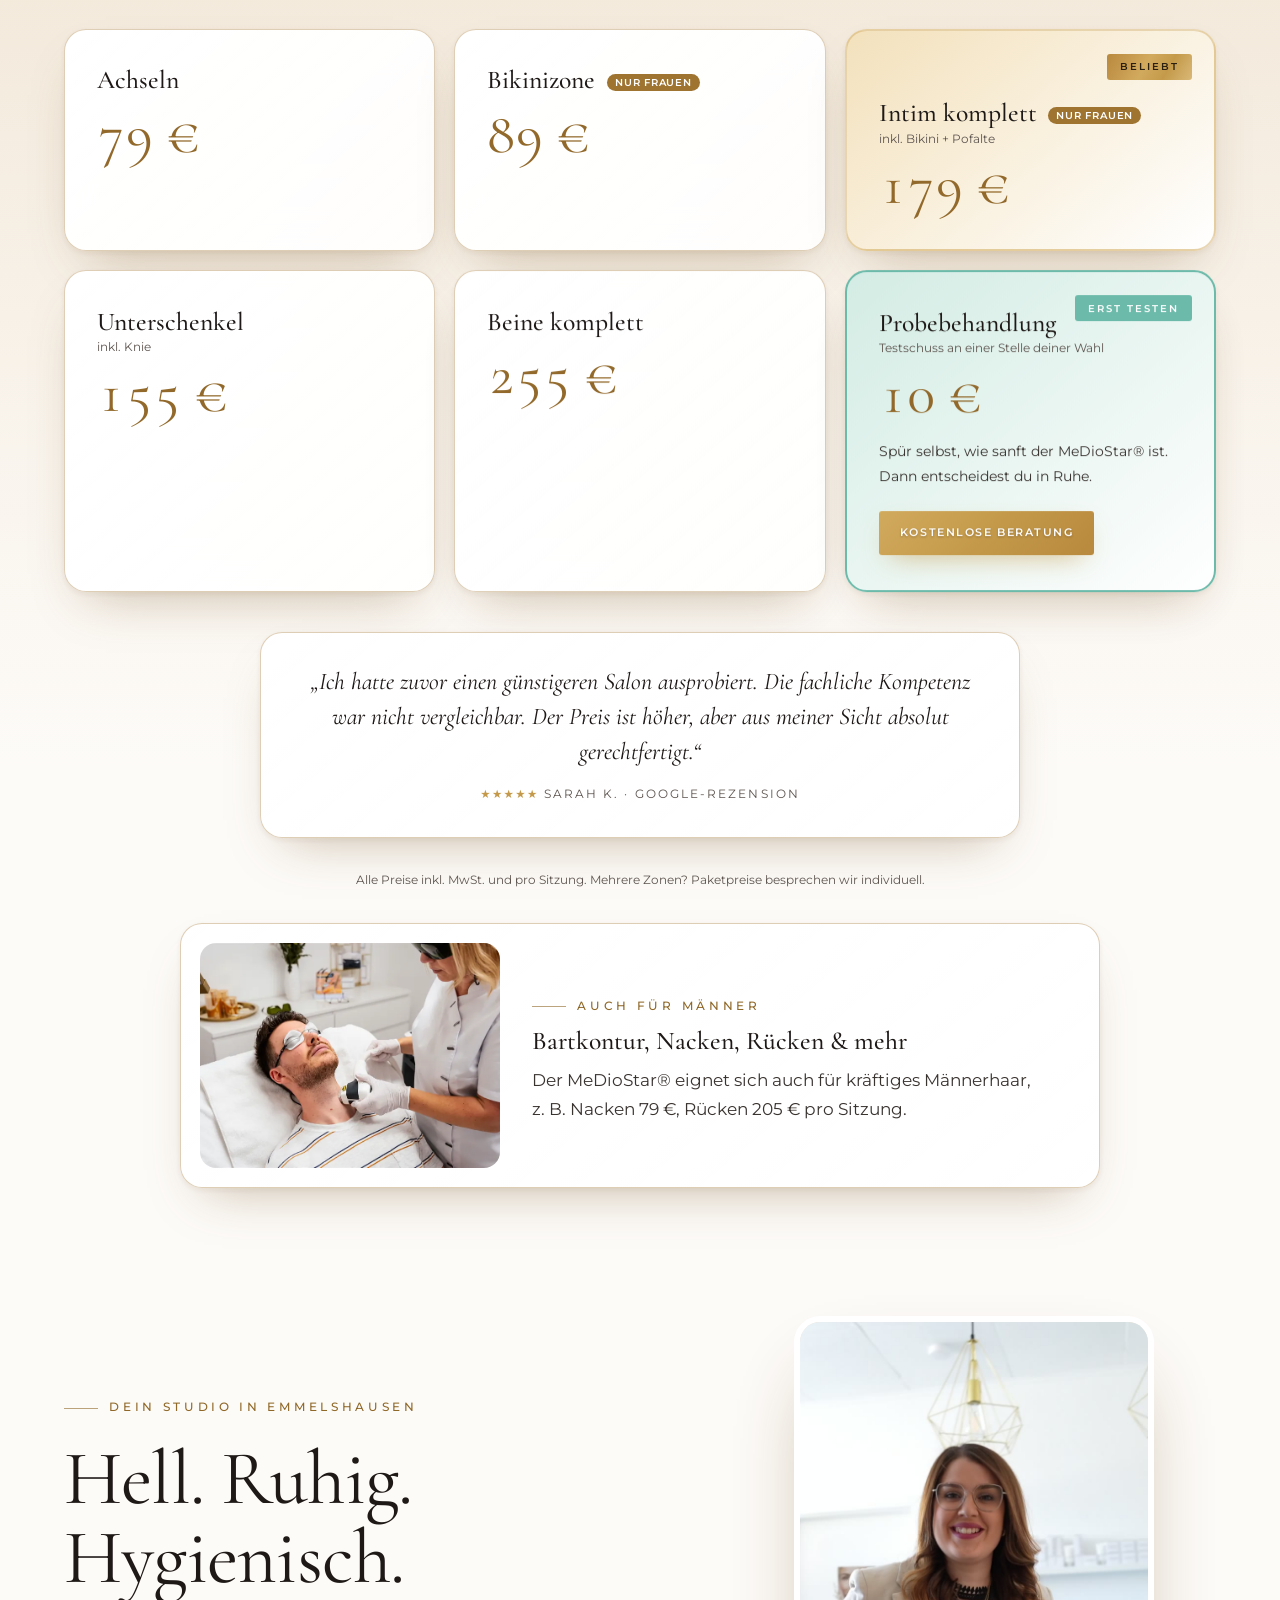
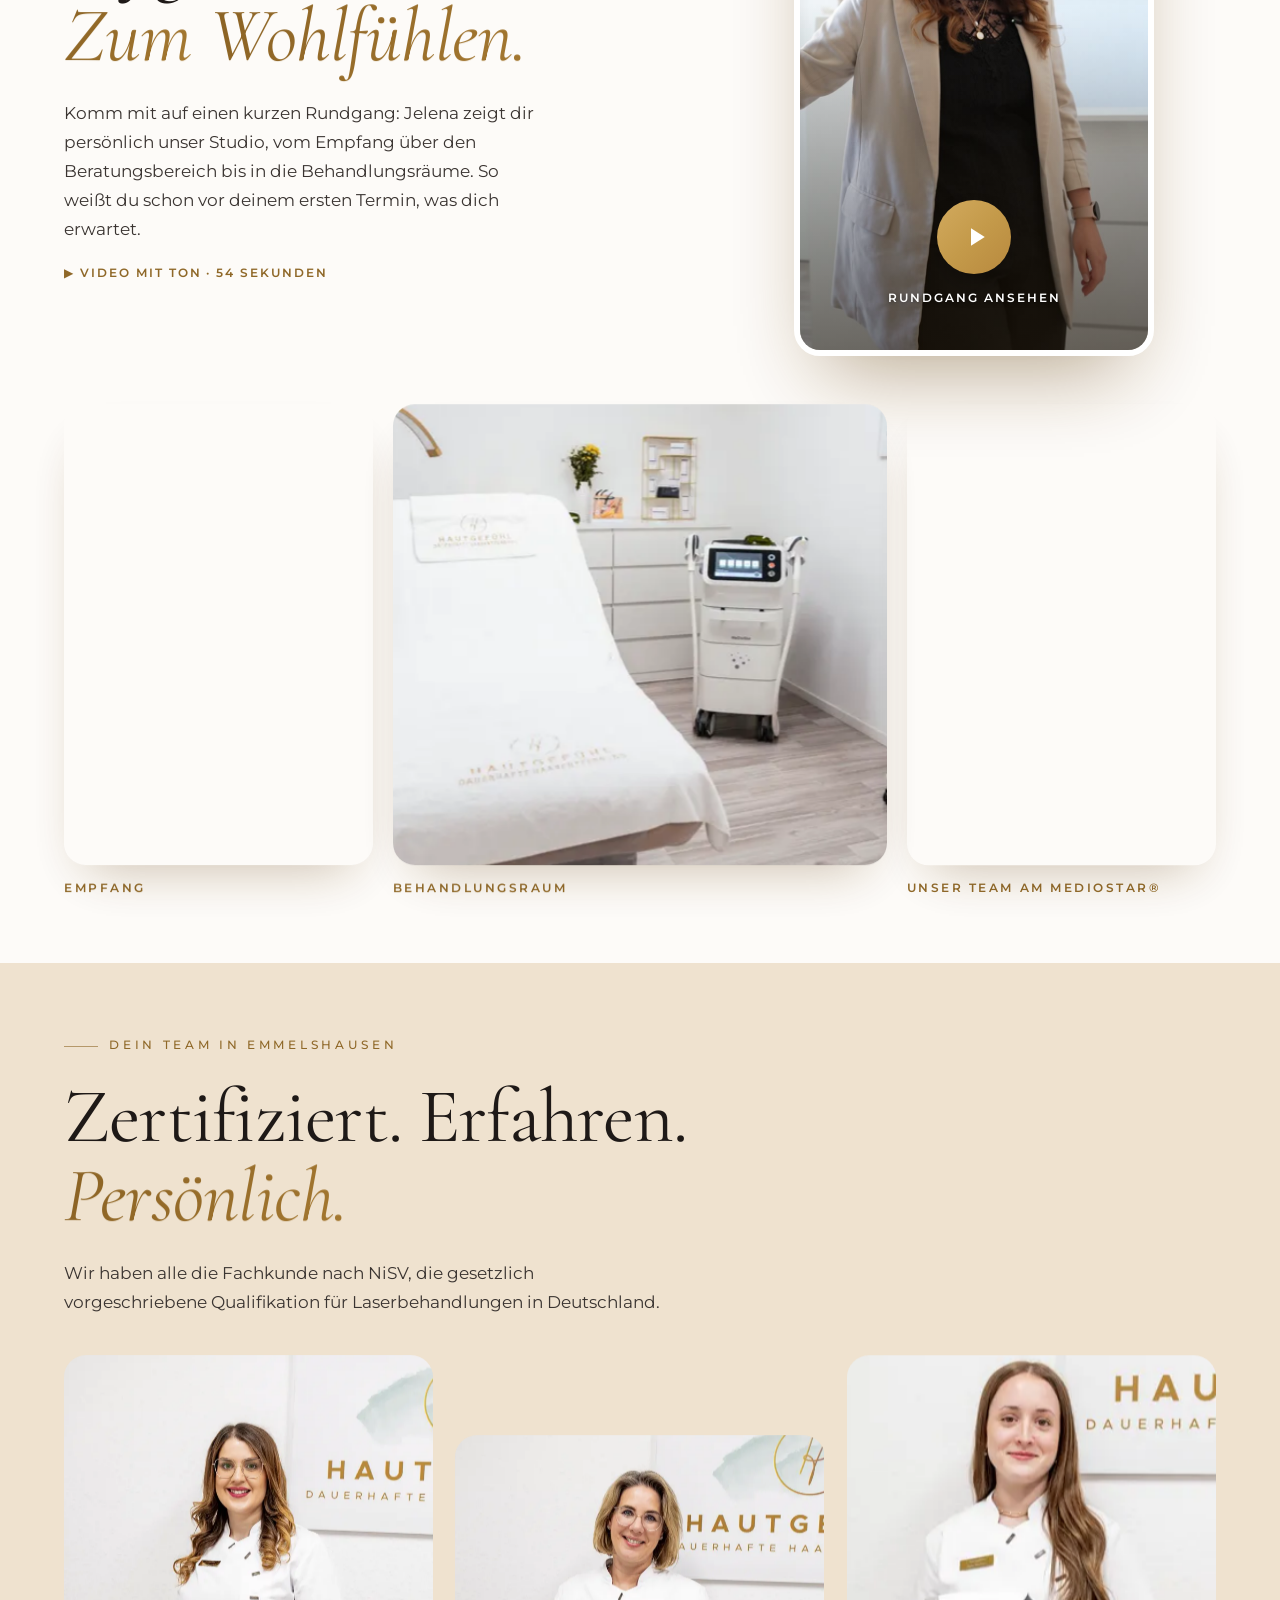
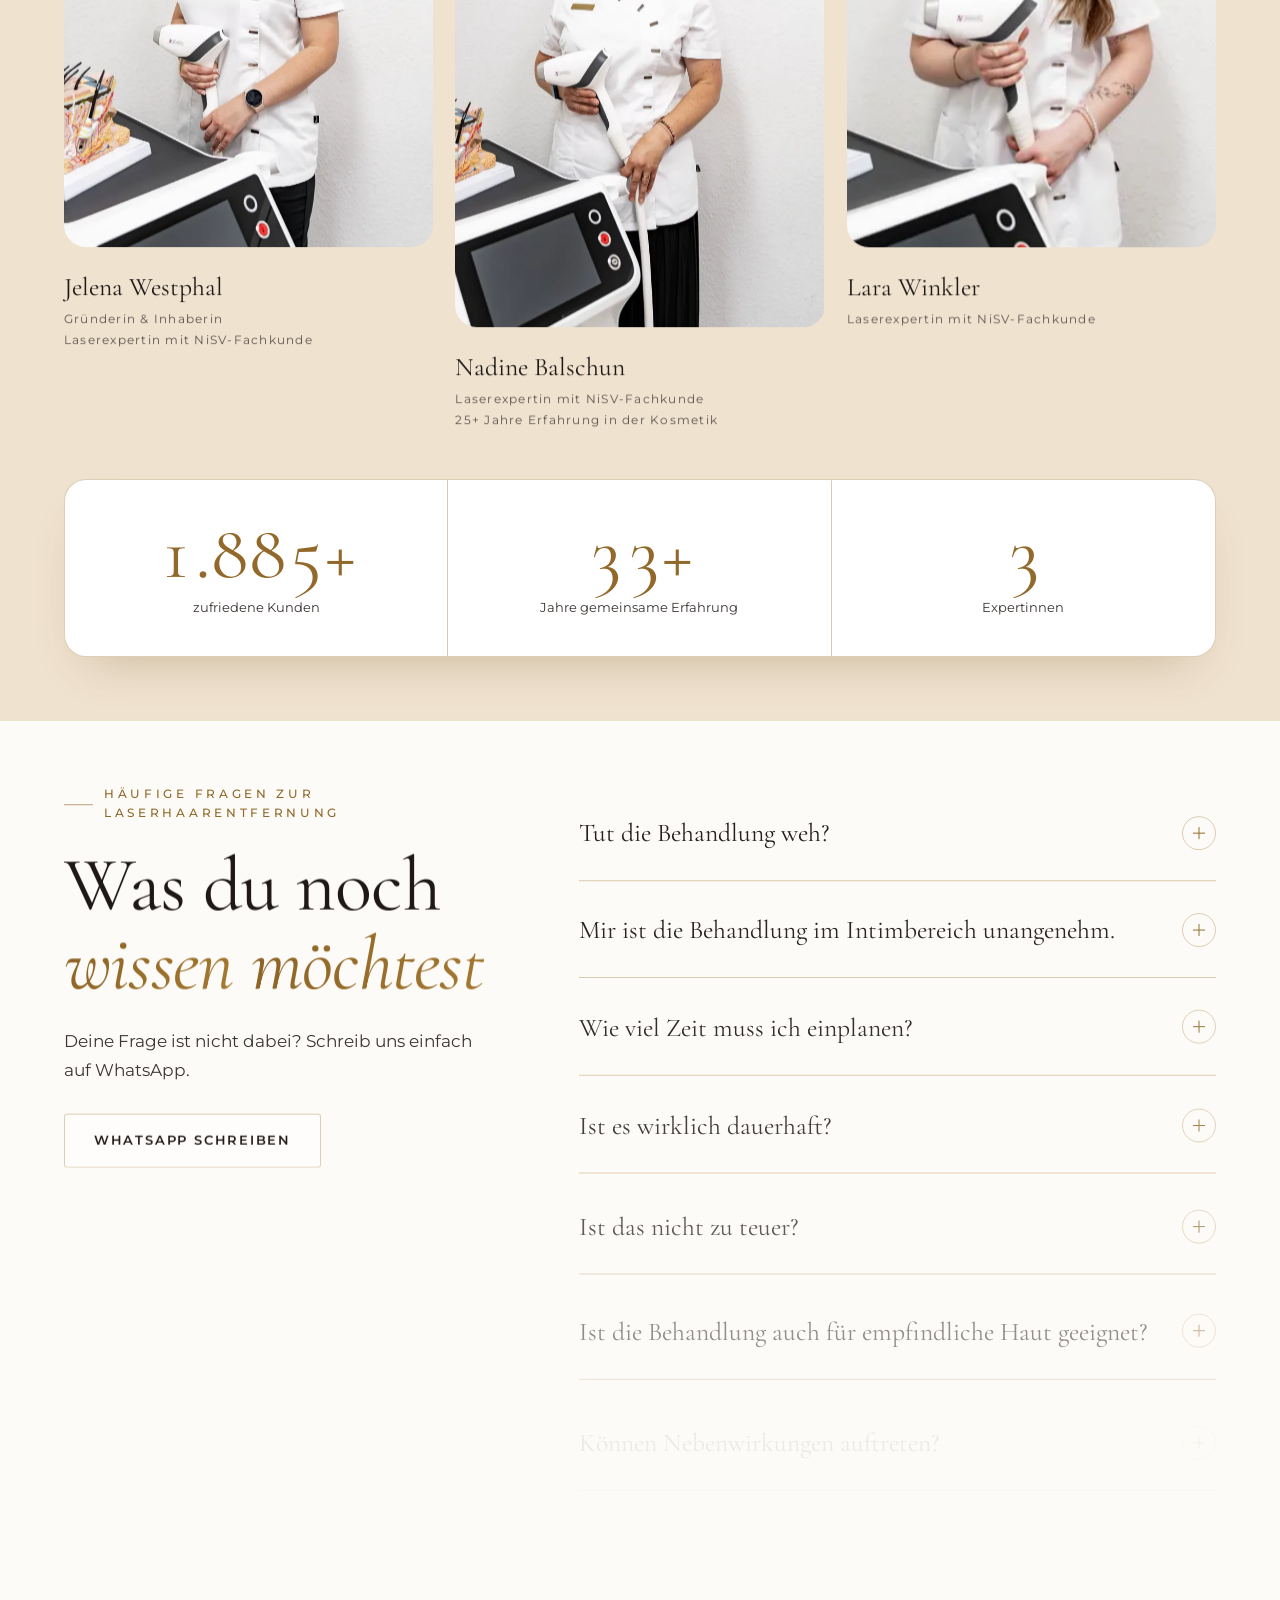
==== commit c13417ae: "Formular: Probebehandlung als hervorgehobene erste Auswahl, Etikett 'nur Frauen', Bart-/Wangenkontur" ====
--- a/index.html
+++ b/index.html
@@ -275,7 +275,7 @@
   <link rel="preload" href="fonts/montserrat-latin-e56e84.woff2" as="font" type="font/woff2" crossorigin>
   <link rel="stylesheet" href="fonts/fonts.css">
 
-  <link rel="stylesheet" href="style.css?v=42">
+  <link rel="stylesheet" href="style.css?v=45">
 </head>
 <body>
 
@@ -316,18 +316,18 @@
         <!-- Nur am Handy: Teamfoto direkt unter dem Button -->
         <figure class="hero__photo-m">
           <img src="img/team-800.webp" srcset="img/team-800.webp 800w, img/team-1600.webp 1600w" sizes="100vw" alt="Das Hautgefühl-Team: Nadine, Jelena und Lara" width="800" height="1200" decoding="async">
-          <a class="google-badge hero__photo-badge" href="https://share.google/FP3QPEmDezrg0KV1J" target="_blank" rel="noopener" aria-label="5,0 Sterne bei 87 Google-Bewertungen ansehen">
+          <a class="google-badge hero__photo-badge" href="https://share.google/FP3QPEmDezrg0KV1J" target="_blank" rel="noopener" aria-label="5,0 Sterne bei 88 Google-Bewertungen ansehen">
             <span class="google-badge__g">G</span>
             <span class="stars" aria-hidden="true">★★★★★</span>
-            <span><strong>5,0</strong> · 87 Google-Bewertungen</span>
+            <span><strong>5,0</strong> · 88 Google-Bewertungen</span>
           </a>
         </figure>
 
         <div class="hero__proof">
-          <a class="google-badge" href="https://share.google/FP3QPEmDezrg0KV1J" target="_blank" rel="noopener" aria-label="5,0 Sterne bei 87 Google-Bewertungen ansehen">
+          <a class="google-badge" href="https://share.google/FP3QPEmDezrg0KV1J" target="_blank" rel="noopener" aria-label="5,0 Sterne bei 88 Google-Bewertungen ansehen">
             <span class="google-badge__g">G</span>
             <span class="stars" aria-label="5 von 5 Sternen">★★★★★</span>
-            <span><strong>5,0</strong> · 87 Google-Bewertungen</span>
+            <span><strong>5,0</strong> · 88 Google-Bewertungen</span>
           </a>
         </div>
 
@@ -364,7 +364,7 @@
             </div>
             <fieldset class="callback__choice">
               <legend>Welche Zone interessiert dich? <small>Mehrere Zonen möglich</small></legend>
-              <div class="chips"><label class="chip"><input type="checkbox" name="zone[]" value="Achseln"><span>Achseln</span></label><label class="chip"><input type="checkbox" name="zone[]" value="Bikinizone (nur Frauen)"><span>Bikinizone (nur Frauen)</span></label><label class="chip"><input type="checkbox" name="zone[]" value="Intim komplett (nur Frauen)"><span>Intim komplett (nur Frauen)</span></label><label class="chip"><input type="checkbox" name="zone[]" value="Beine"><span>Beine</span></label><label class="chip"><input type="checkbox" name="zone[]" value="Gesicht"><span>Gesicht</span></label><label class="chip"><input type="checkbox" name="zone[]" value="Arme"><span>Arme</span></label><label class="chip"><input type="checkbox" name="zone[]" value="Rücken / Schultern"><span>Rücken / Schultern</span></label><label class="chip"><input type="checkbox" name="zone[]" value="Brust / Bauch"><span>Brust / Bauch</span></label><label class="chip"><input type="checkbox" name="zone[]" value="Po / Pofalte (nur Frauen)"><span>Po / Pofalte (nur Frauen)</span></label><label class="chip"><input type="checkbox" name="zone[]" value="Hals / Nacken"><span>Hals / Nacken</span></label><label class="chip"><input type="checkbox" name="zone[]" value="Bart / Wangen"><span>Bart / Wangen</span></label><label class="chip"><input type="checkbox" name="zone[]" value="Andere"><span>Andere</span></label></div>
+              <div class="chips"><label class="chip chip--trial"><input type="checkbox" name="zone[]" value="Probebehandlung (Testschuss, 10 €)"><span><span class="trial-text"><strong>Erst testen:</strong> Probebehandlung mit Testschuss</span> <em class="trial-price">10 €</em></span></label><label class="chip"><input type="checkbox" name="zone[]" value="Achseln"><span>Achseln</span></label><label class="chip"><input type="checkbox" name="zone[]" value="Bikinizone (nur Frauen)"><span>Bikinizone <em class="only-women">nur Frauen</em></span></label><label class="chip"><input type="checkbox" name="zone[]" value="Intim komplett (nur Frauen)"><span>Intim komplett <em class="only-women">nur Frauen</em></span></label><label class="chip"><input type="checkbox" name="zone[]" value="Beine"><span>Beine</span></label><label class="chip"><input type="checkbox" name="zone[]" value="Gesicht"><span>Gesicht</span></label><label class="chip"><input type="checkbox" name="zone[]" value="Arme"><span>Arme</span></label><label class="chip"><input type="checkbox" name="zone[]" value="Rücken / Schultern"><span>Rücken / Schultern</span></label><label class="chip"><input type="checkbox" name="zone[]" value="Brust / Bauch"><span>Brust / Bauch</span></label><label class="chip"><input type="checkbox" name="zone[]" value="Po / Pofalte (nur Frauen)"><span>Po / Pofalte <em class="only-women">nur Frauen</em></span></label><label class="chip"><input type="checkbox" name="zone[]" value="Hals / Nacken"><span>Hals / Nacken</span></label><label class="chip"><input type="checkbox" name="zone[]" value="Bart-/Wangenkontur"><span>Bart-/Wangenkontur</span></label><label class="chip"><input type="checkbox" name="zone[]" value="Andere"><span>Andere</span></label></div>
             </fieldset>
             <fieldset class="callback__choice">
               <legend>Wann erreichen wir dich am besten? <small>optional</small></legend>
@@ -527,7 +527,7 @@
           </div>
           <div class="stat" data-reveal>
             <span class="stat__num"><span data-count="5" data-decimals="1">0</span>★</span>
-            <span class="stat__label"><a href="https://share.google/FP3QPEmDezrg0KV1J" target="_blank" rel="noopener">bei 87 <span class="nowrap">Google-Bewertungen</span></a></span>
+            <span class="stat__label"><a href="https://share.google/FP3QPEmDezrg0KV1J" target="_blank" rel="noopener">bei 88 <span class="nowrap">Google-Bewertungen</span></a></span>
           </div>
           <div class="stat" data-reveal>
             <span class="stat__num"><span data-count="3">0</span></span>
@@ -731,7 +731,7 @@
       <!-- Testimonials -->
       <div class="reviews">
         <div class="reviews__head container">
-          <h3 class="reviews__title"><a href="https://share.google/FP3QPEmDezrg0KV1J" target="_blank" rel="noopener"><span class="stars">★★★★★</span> 5,0 aus 87 Google-Bewertungen</a></h3>
+          <h3 class="reviews__title"><a href="https://share.google/FP3QPEmDezrg0KV1J" target="_blank" rel="noopener"><span class="stars">★★★★★</span> 5,0 aus 88 Google-Bewertungen</a></h3>
           <p class="reviews__note">Echte Google-Rezensionen aus unserem Profil. Wir prüfen, ob die Verfasser bei uns in Behandlung waren, und niemand wurde für seine Bewertung bezahlt. Wir zeigen eine Auswahl, einige Texte sind gekürzt.</p>
         </div>
 
@@ -765,12 +765,12 @@
             <p class="price__new">79 €</p>
           </article>
           <article class="price glass" data-tilt data-reveal>
-            <h3>Bikinizone <small>nur für Frauen</small></h3>
+            <h3>Bikinizone <em class="only-women">nur Frauen</em></h3>
             <p class="price__new">89 €</p>
           </article>
           <article class="price price--featured glass" data-tilt data-reveal>
             <span class="price__tag">Beliebt</span>
-            <h3>Intim komplett <small>inkl. Bikini + Pofalte · nur für Frauen</small></h3>
+            <h3>Intim komplett <em class="only-women">nur Frauen</em><small>inkl. Bikini + Pofalte</small></h3>
             <p class="price__new">179 €</p>
           </article>
           <article class="price glass" data-tilt data-reveal>
@@ -975,7 +975,7 @@
             </div>
             <fieldset class="callback__choice">
               <legend>Welche Zone interessiert dich? <small>Mehrere Zonen möglich</small></legend>
-              <div class="chips"><label class="chip"><input type="checkbox" name="zone[]" value="Achseln"><span>Achseln</span></label><label class="chip"><input type="checkbox" name="zone[]" value="Bikinizone (nur Frauen)"><span>Bikinizone (nur Frauen)</span></label><label class="chip"><input type="checkbox" name="zone[]" value="Intim komplett (nur Frauen)"><span>Intim komplett (nur Frauen)</span></label><label class="chip"><input type="checkbox" name="zone[]" value="Beine"><span>Beine</span></label><label class="chip"><input type="checkbox" name="zone[]" value="Gesicht"><span>Gesicht</span></label><label class="chip"><input type="checkbox" name="zone[]" value="Arme"><span>Arme</span></label><label class="chip"><input type="checkbox" name="zone[]" value="Rücken / Schultern"><span>Rücken / Schultern</span></label><label class="chip"><input type="checkbox" name="zone[]" value="Brust / Bauch"><span>Brust / Bauch</span></label><label class="chip"><input type="checkbox" name="zone[]" value="Po / Pofalte (nur Frauen)"><span>Po / Pofalte (nur Frauen)</span></label><label class="chip"><input type="checkbox" name="zone[]" value="Hals / Nacken"><span>Hals / Nacken</span></label><label class="chip"><input type="checkbox" name="zone[]" value="Bart / Wangen"><span>Bart / Wangen</span></label><label class="chip"><input type="checkbox" name="zone[]" value="Andere"><span>Andere</span></label></div>
+              <div class="chips"><label class="chip chip--trial"><input type="checkbox" name="zone[]" value="Probebehandlung (Testschuss, 10 €)"><span><span class="trial-text"><strong>Erst testen:</strong> Probebehandlung mit Testschuss</span> <em class="trial-price">10 €</em></span></label><label class="chip"><input type="checkbox" name="zone[]" value="Achseln"><span>Achseln</span></label><label class="chip"><input type="checkbox" name="zone[]" value="Bikinizone (nur Frauen)"><span>Bikinizone <em class="only-women">nur Frauen</em></span></label><label class="chip"><input type="checkbox" name="zone[]" value="Intim komplett (nur Frauen)"><span>Intim komplett <em class="only-women">nur Frauen</em></span></label><label class="chip"><input type="checkbox" name="zone[]" value="Beine"><span>Beine</span></label><label class="chip"><input type="checkbox" name="zone[]" value="Gesicht"><span>Gesicht</span></label><label class="chip"><input type="checkbox" name="zone[]" value="Arme"><span>Arme</span></label><label class="chip"><input type="checkbox" name="zone[]" value="Rücken / Schultern"><span>Rücken / Schultern</span></label><label class="chip"><input type="checkbox" name="zone[]" value="Brust / Bauch"><span>Brust / Bauch</span></label><label class="chip"><input type="checkbox" name="zone[]" value="Po / Pofalte (nur Frauen)"><span>Po / Pofalte <em class="only-women">nur Frauen</em></span></label><label class="chip"><input type="checkbox" name="zone[]" value="Hals / Nacken"><span>Hals / Nacken</span></label><label class="chip"><input type="checkbox" name="zone[]" value="Bart-/Wangenkontur"><span>Bart-/Wangenkontur</span></label><label class="chip"><input type="checkbox" name="zone[]" value="Andere"><span>Andere</span></label></div>
             </fieldset>
             <fieldset class="callback__choice">
               <legend>Wann erreichen wir dich am besten? <small>optional</small></legend>
--- a/style.css
+++ b/style.css
@@ -1875,3 +1875,35 @@
 .callback__wa:hover { background: rgba(37, 211, 102, .1); }
 .callback__wa-icon { flex: none; display: grid; place-items: center; width: 28px; height: 28px; border-radius: 50%; background: #25D366; color: #fff; }
 .callback__wa-icon svg { width: 16px; height: 16px; }
+
+/* Etikett "nur Frauen" in Formular und Preisliste */
+.only-women {
+  display: inline-block; margin-left: .35rem; padding: .18rem .5rem; border-radius: 999px;
+  background: #9E7430; color: #fff; font-family: var(--f-body); font-style: normal;
+  font-size: .62rem; font-weight: 700; letter-spacing: .08em; line-height: 1.2;
+  text-transform: uppercase; vertical-align: .12em; white-space: nowrap;
+}
+.chip input:checked + span .only-women { background: #fff; color: #9E7430; }
+.price h3 .only-women { font-size: .6rem; vertical-align: .3em; }
+
+/* Probebehandlung im Formular: eigene, deutlich hervorgehobene Auswahl */
+.chip--trial { flex: 1 1 100%; }
+.chip--trial span {
+  display: flex; align-items: center; justify-content: space-between; gap: .6rem; width: 100%;
+  padding: .7rem 1rem; border-radius: 14px; border: 2px solid var(--mint-dark);
+  background: linear-gradient(140deg, #D3ECE4, #FFFFFF); color: var(--text); font-size: .9rem; line-height: 1.3;
+}
+.chip--trial span strong { font-weight: 700; color: #2F6F62; }
+.chip--trial:hover span { border-color: #2F6F62; }
+.trial-price {
+  flex: none; padding: .2rem .6rem; border-radius: 999px; background: #2F6F62; color: #fff;
+  font-style: normal; font-weight: 700; font-size: .85rem; white-space: nowrap;
+}
+.chip--trial input:checked + span { background: #2F6F62; border-color: #2F6F62; color: #fff; }
+.chip--trial input:checked + span strong { color: #fff; }
+.chip--trial input:checked + span .trial-price { background: #fff; color: #2F6F62; }
+.chip--trial + .chip { margin-top: .15rem; }
+/* Probebehandlung: innerer Text ohne Chip-Rahmen, Feld bleibt in der Karte */
+.chip--trial { max-width: 100%; }
+.chip--trial > span { box-sizing: border-box; }
+.chip--trial .trial-text { display: inline; padding: 0; border: 0; border-radius: 0; background: none; font-size: inherit; color: inherit; }
